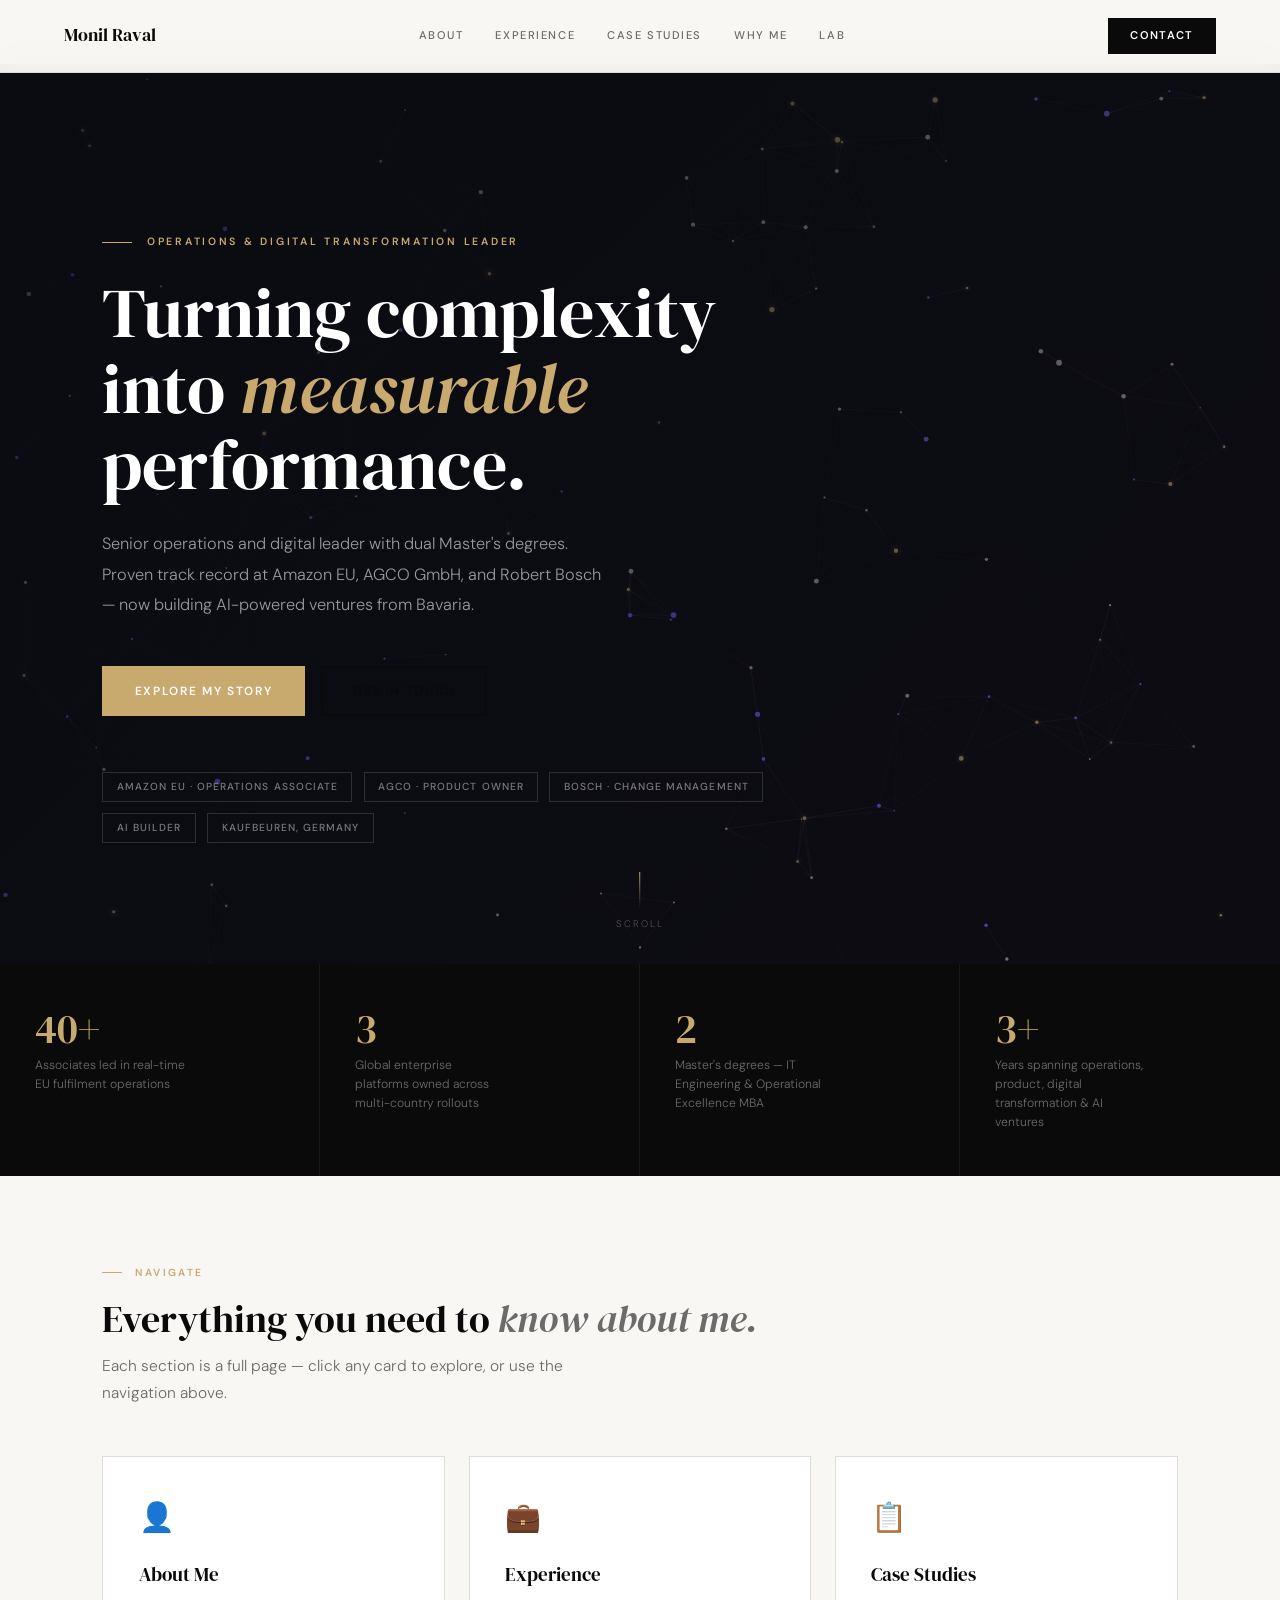
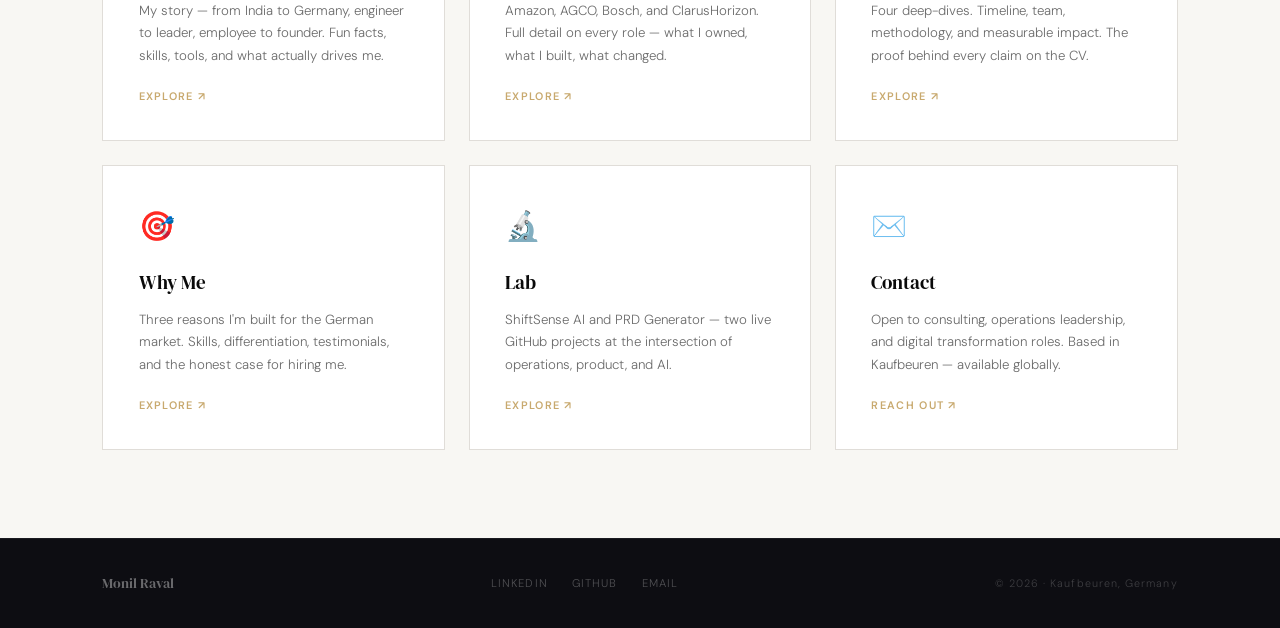
==== index.html @ acfebfb5 "Add files via upload" ====
<!DOCTYPE html>
<html lang="en">
<head>
<meta charset="UTF-8"/>
<meta name="viewport" content="width=device-width, initial-scale=1.0"/>
<title>Monil Raval | Operations & Digital Transformation Leader</title>
<link rel="preconnect" href="https://fonts.googleapis.com">
<link href="https://fonts.googleapis.com/css2?family=DM+Serif+Display:ital@0;1&family=DM+Sans:opsz,wght@9..40,300;9..40,400;9..40,500;9..40,600&display=swap" rel="stylesheet">
<style>
:root{
  --ink:#0a0a0a;--muted:#6b6b6b;--line:#e0ddd8;
  --accent:#c8a96e;--accent2:#7c6aff;
  --bg:#f8f7f3;--card:#f0efe9;--white:#fff;--dark:#0d0d12;
}
*,*::before,*::after{box-sizing:border-box;margin:0;padding:0;}
html{scroll-behavior:smooth;}
body{background:var(--bg);color:var(--ink);font-family:'DM Sans',sans-serif;font-weight:300;line-height:1.7;overflow-x:hidden;}

/* ── NAV ── */
nav{position:fixed;top:0;left:0;right:0;z-index:500;display:flex;justify-content:space-between;align-items:center;padding:1.1rem 5vw;background:rgba(248,247,243,0.96);backdrop-filter:blur(18px);border-bottom:1px solid var(--line);}
.nav-logo{font-family:'DM Serif Display',serif;font-size:1.1rem;color:var(--ink);text-decoration:none;cursor:pointer;}
.nav-links{display:flex;gap:0;list-style:none;}
.nav-links li a{font-size:0.7rem;font-weight:500;letter-spacing:0.14em;text-transform:uppercase;color:var(--muted);text-decoration:none;padding:0.4rem 1rem;transition:color 0.2s;cursor:pointer;display:block;}
.nav-links li a:hover,.nav-links li a.active{color:var(--ink);}
.nav-links li a.active{border-bottom:2px solid var(--accent);}
.nav-cta{font-size:0.7rem;font-weight:600;letter-spacing:0.12em;text-transform:uppercase;color:var(--white);background:var(--ink);padding:0.55rem 1.4rem;text-decoration:none;transition:background 0.2s;cursor:pointer;}
.nav-cta:hover{background:var(--accent);}
.nav-hamburger{display:none;flex-direction:column;gap:5px;cursor:pointer;padding:4px;}
.nav-hamburger span{display:block;width:22px;height:2px;background:var(--ink);transition:all 0.3s;}
.mobile-menu{display:none;position:fixed;top:60px;left:0;right:0;background:var(--white);border-bottom:1px solid var(--line);z-index:499;flex-direction:column;padding:1rem 5vw 1.5rem;}
.mobile-menu a{font-size:0.8rem;font-weight:500;letter-spacing:0.12em;text-transform:uppercase;color:var(--muted);text-decoration:none;padding:0.7rem 0;border-bottom:1px solid var(--line);display:block;}
.mobile-menu a:last-child{border-bottom:none;}
.mobile-menu.open{display:flex;}

/* ── PAGE SYSTEM ── */
.page{display:none;min-height:100vh;padding-top:64px;}
.page.active{display:block;}

/* ── SHARED COMPONENTS ── */
.section-tag{font-size:0.64rem;font-weight:600;letter-spacing:0.24em;text-transform:uppercase;color:var(--accent);margin-bottom:0.9rem;display:flex;align-items:center;gap:0.8rem;}
.section-tag::before{content:'';display:block;width:20px;height:1px;background:var(--accent);}
h2{font-family:'DM Serif Display',serif;font-size:clamp(1.9rem,3vw,2.8rem);font-weight:400;line-height:1.18;margin-bottom:2.5rem;}
h2 em{font-style:italic;color:var(--muted);}
h3{font-family:'DM Serif Display',serif;font-size:1.5rem;font-weight:400;margin-bottom:0.8rem;}
.pad{padding:5.5rem 8vw;}
.pad-dark{padding:5.5rem 8vw;background:var(--dark);}
.pad-card{padding:5.5rem 8vw;background:var(--card);}
.divider{height:1px;background:var(--line);}
.btn-primary{font-size:0.74rem;font-weight:600;letter-spacing:0.14em;text-transform:uppercase;color:var(--white);background:var(--accent);padding:0.82rem 1.9rem;text-decoration:none;border:2px solid var(--accent);transition:all 0.25s;display:inline-block;cursor:pointer;}
.btn-primary:hover{background:transparent;color:var(--accent);}
.btn-dark{font-size:0.74rem;font-weight:600;letter-spacing:0.14em;text-transform:uppercase;color:var(--white);background:var(--ink);padding:0.82rem 1.9rem;text-decoration:none;border:2px solid var(--ink);transition:all 0.25s;display:inline-block;cursor:pointer;}
.btn-dark:hover{background:var(--accent);border-color:var(--accent);}
.btn-ghost{font-size:0.74rem;font-weight:600;letter-spacing:0.14em;text-transform:uppercase;color:var(--ink);padding:0.82rem 1.9rem;text-decoration:none;border:2px solid var(--ink);transition:all 0.25s;display:inline-block;cursor:pointer;}
.btn-ghost:hover{background:var(--ink);color:var(--white);}
.tag{font-size:0.59rem;font-weight:600;letter-spacing:0.1em;text-transform:uppercase;padding:0.24rem 0.68rem;background:var(--card);color:var(--muted);}
.tags{display:flex;flex-wrap:wrap;gap:0.4rem;}

/* ════════════════════════════════
   PAGE: HOME
════════════════════════════════ */
.hero{position:relative;min-height:100vh;display:flex;align-items:center;overflow:hidden;background:var(--dark);padding-top:0!important;}
canvas#heroCanvas{position:absolute;inset:0;width:100%;height:100%;}
.hero-overlay{position:absolute;inset:0;background:linear-gradient(135deg,rgba(10,10,18,0.82) 0%,rgba(10,10,18,0.35) 100%);}
.hero-content{position:relative;z-index:10;padding:8rem 8vw 5rem;max-width:920px;}
.hero-tag{font-size:0.66rem;font-weight:600;letter-spacing:0.26em;text-transform:uppercase;color:var(--accent);margin-bottom:1.5rem;display:flex;align-items:center;gap:0.9rem;}
.hero-tag::before{content:'';display:block;width:30px;height:1px;background:var(--accent);}
.hero h1{font-family:'DM Serif Display',serif;font-size:clamp(2.8rem,5.5vw,5rem);line-height:1.08;font-weight:400;color:var(--white);margin-bottom:1.6rem;}
.hero h1 em{font-style:italic;color:var(--accent);}
.hero-sub{font-size:1.02rem;color:rgba(255,255,255,0.58);max-width:510px;margin-bottom:2.8rem;line-height:1.88;}
.hero-actions{display:flex;gap:1rem;flex-wrap:wrap;margin-bottom:3.5rem;}
.hero-chips{display:flex;gap:0.7rem;flex-wrap:wrap;}
.chip{font-size:0.64rem;font-weight:500;letter-spacing:0.1em;text-transform:uppercase;color:rgba(255,255,255,0.45);border:1px solid rgba(255,255,255,0.14);padding:0.32rem 0.85rem;}
.hero-scroll{position:absolute;bottom:2rem;left:50%;transform:translateX(-50%);display:flex;flex-direction:column;align-items:center;gap:0.5rem;color:rgba(255,255,255,0.28);font-size:0.6rem;letter-spacing:0.2em;text-transform:uppercase;}
.scroll-line{width:1px;height:36px;background:linear-gradient(to bottom,var(--accent),transparent);animation:sp 2s ease infinite;}
@keyframes sp{0%,100%{opacity:0.3;}50%{opacity:1;}}

/* HOME metrics bar */
.home-metrics{background:var(--ink);display:grid;grid-template-columns:repeat(4,1fr);}
.hm{padding:2.8rem 2.2rem;border-right:1px solid rgba(255,255,255,0.06);}
.hm:last-child{border-right:none;}
.hm-num{font-family:'DM Serif Display',serif;font-size:clamp(2rem,3.2vw,3rem);color:var(--accent);line-height:1;margin-bottom:0.4rem;}
.hm-desc{font-size:0.76rem;color:rgba(255,255,255,0.4);line-height:1.55;max-width:150px;}

/* HOME preview cards */
.home-previews{padding:5.5rem 8vw;background:var(--bg);}
.home-previews h2{margin-bottom:0.7rem;}
.home-previews-sub{font-size:0.97rem;color:var(--muted);max-width:500px;margin-bottom:3rem;line-height:1.8;}
.preview-grid{display:grid;grid-template-columns:repeat(3,1fr);gap:1.5rem;}
.preview-card{background:var(--white);border:1px solid var(--line);padding:2.2rem;cursor:pointer;transition:all 0.28s;position:relative;overflow:hidden;}
.preview-card::before{content:'';position:absolute;top:0;left:0;right:0;height:3px;background:linear-gradient(90deg,var(--accent),var(--accent2));transform:scaleX(0);transform-origin:left;transition:transform 0.3s;}
.preview-card:hover{transform:translateY(-4px);box-shadow:0 12px 40px rgba(0,0,0,0.08);border-color:transparent;}
.preview-card:hover::before{transform:scaleX(1);}
.pc-icon{font-size:1.8rem;margin-bottom:1rem;}
.pc-title{font-family:'DM Serif Display',serif;font-size:1.2rem;margin-bottom:0.6rem;}
.pc-desc{font-size:0.83rem;color:var(--muted);line-height:1.7;margin-bottom:1.2rem;}
.pc-link{font-size:0.68rem;font-weight:600;letter-spacing:0.12em;text-transform:uppercase;color:var(--accent);display:flex;align-items:center;gap:0.4rem;}

/* ════════════════════════════════
   PAGE: ABOUT
════════════════════════════════ */
.about-hero{background:var(--dark);padding:5.5rem 8vw 4rem;position:relative;overflow:hidden;}
.about-hero::after{content:'';position:absolute;top:-100px;right:-100px;width:500px;height:500px;border-radius:50%;background:radial-gradient(circle,rgba(200,169,110,0.12) 0%,transparent 65%);pointer-events:none;}
.about-hero-tag{font-size:0.64rem;font-weight:600;letter-spacing:0.26em;text-transform:uppercase;color:var(--accent);margin-bottom:1.2rem;display:flex;align-items:center;gap:0.8rem;}
.about-hero-tag::before{content:'';display:block;width:22px;height:1px;background:var(--accent);}
.about-hero h1{font-family:'DM Serif Display',serif;font-size:clamp(2.4rem,4.5vw,4rem);color:var(--white);font-weight:400;line-height:1.1;margin-bottom:1.5rem;}
.about-hero h1 em{color:var(--accent);font-style:italic;}
.about-hero-sub{font-size:1rem;color:rgba(255,255,255,0.55);max-width:560px;line-height:1.88;}
.about-story{display:grid;grid-template-columns:1fr 1fr;gap:5rem;align-items:start;}
.about-story-text p{font-size:0.97rem;color:var(--muted);line-height:1.92;margin-bottom:1.2rem;}
.big-quote{font-family:'DM Serif Display',serif;font-size:1.55rem;line-height:1.4;color:var(--ink);border-left:3px solid var(--accent);padding-left:1.5rem;margin:2rem 0;}
.about-aside-block{background:var(--white);padding:1.7rem 1.6rem;border-left:3px solid var(--accent);margin-bottom:1rem;}
.aab-label{font-size:0.62rem;font-weight:600;letter-spacing:0.18em;text-transform:uppercase;color:var(--accent);margin-bottom:0.45rem;}
.aab-text{font-size:0.87rem;color:var(--muted);line-height:1.65;}
.fun-facts-grid{display:grid;grid-template-columns:1fr 1fr;gap:1rem;margin-top:1.5rem;}
.ff{background:var(--white);padding:1.6rem 1.5rem;}
.ff-icon{font-size:1.4rem;margin-bottom:0.65rem;}
.ff-title{font-size:0.67rem;font-weight:600;letter-spacing:0.14em;text-transform:uppercase;color:var(--accent);margin-bottom:0.35rem;}
.ff-text{font-size:0.83rem;color:var(--muted);line-height:1.7;}
.ff-wide{grid-column:span 2;}
.skills-section{display:grid;grid-template-columns:repeat(3,1fr);gap:1px;background:var(--line);}
.skill-block{background:var(--white);padding:2.2rem 2rem;}
.sb-title{font-size:0.66rem;font-weight:600;letter-spacing:0.18em;text-transform:uppercase;color:var(--accent);margin-bottom:1rem;}
.sb-items{display:flex;flex-direction:column;gap:0.5rem;}
.sb-item{font-size:0.85rem;color:var(--muted);display:flex;align-items:center;gap:0.5rem;}
.sb-item::before{content:'▸';color:var(--accent);font-size:0.6rem;flex-shrink:0;}
.certs-grid{display:grid;grid-template-columns:repeat(2,1fr);gap:1.5rem;}
.cert-card{background:var(--white);padding:1.8rem;border:1px solid var(--line);border-left:3px solid var(--accent);}
.cert-name{font-family:'DM Serif Display',serif;font-size:1.05rem;margin-bottom:0.35rem;}
.cert-issuer{font-size:0.76rem;color:var(--accent);margin-bottom:0.2rem;}
.cert-date{font-size:0.72rem;color:var(--muted);}

/* ════════════════════════════════
   PAGE: EXPERIENCE
════════════════════════════════ */
.exp-hero{background:var(--dark);padding:5.5rem 8vw 4rem;}
.exp-hero h1{font-family:'DM Serif Display',serif;font-size:clamp(2.4rem,4.5vw,4rem);color:var(--white);font-weight:400;line-height:1.1;margin-bottom:1.4rem;}
.exp-hero h1 em{color:var(--accent);font-style:italic;}
.exp-hero-sub{font-size:1rem;color:rgba(255,255,255,0.52);max-width:540px;line-height:1.88;}
.exp-timeline{position:relative;padding-left:2px;}
.exp-item{display:grid;grid-template-columns:280px 1fr;gap:3rem;padding:3.5rem 0;border-bottom:1px solid var(--line);}
.exp-item:first-child{border-top:1px solid var(--line);}
.exp-meta{}
.exp-co{font-size:0.67rem;font-weight:600;letter-spacing:0.16em;text-transform:uppercase;color:var(--accent);margin-bottom:0.35rem;}
.exp-date{font-size:0.78rem;color:var(--muted);margin-bottom:0.5rem;}
.exp-loc{font-size:0.75rem;color:var(--muted);display:flex;align-items:center;gap:0.35rem;}
.exp-loc::before{content:'📍';font-size:0.65rem;}
.exp-role{font-family:'DM Serif Display',serif;font-size:1.55rem;margin-bottom:1rem;}
.exp-body p{font-size:0.88rem;color:var(--muted);line-height:1.82;margin-bottom:1rem;}
.exp-highlights{display:flex;flex-direction:column;gap:0.55rem;margin-bottom:1.2rem;}
.exp-hi{font-size:0.85rem;color:var(--ink);display:flex;align-items:flex-start;gap:0.7rem;line-height:1.65;}
.exp-hi::before{content:'→';color:var(--accent);font-size:0.72rem;margin-top:0.22rem;flex-shrink:0;}

/* ════════════════════════════════
   PAGE: CASE STUDIES
════════════════════════════════ */
.cs-hero{background:var(--dark);padding:5.5rem 8vw 4rem;}
.cs-hero h1{font-family:'DM Serif Display',serif;font-size:clamp(2.4rem,4.5vw,4rem);color:var(--white);font-weight:400;line-height:1.1;margin-bottom:1.4rem;}
.cs-hero h1 em{color:var(--accent);font-style:italic;}
.cs-hero-sub{font-size:1rem;color:rgba(255,255,255,0.52);max-width:560px;line-height:1.88;}
.cs-list{display:flex;flex-direction:column;gap:0;}
.cs-full{padding:4rem 8vw;border-bottom:1px solid var(--line);}
.cs-full:nth-child(even){background:var(--card);}
.cs-full-inner{display:grid;grid-template-columns:1fr 1fr;gap:4rem;align-items:start;}
.cs-num{font-family:'DM Serif Display',serif;font-size:4rem;color:var(--line);line-height:1;margin-bottom:0.5rem;}
.cs-company{font-size:0.64rem;font-weight:600;letter-spacing:0.18em;text-transform:uppercase;color:var(--accent);margin-bottom:0.5rem;}
.cs-title-full{font-family:'DM Serif Display',serif;font-size:1.8rem;line-height:1.2;margin-bottom:1rem;}
.cs-summary{font-size:0.9rem;color:var(--muted);line-height:1.85;margin-bottom:1.5rem;}
.cs-meta-bar{display:flex;gap:1.8rem;flex-wrap:wrap;padding:1.2rem 0;border-top:1px solid var(--line);border-bottom:1px solid var(--line);margin-bottom:1.5rem;}
.cs-meta-item{}
.cs-meta-label{font-size:0.6rem;font-weight:600;letter-spacing:0.18em;text-transform:uppercase;color:var(--accent);margin-bottom:0.2rem;}
.cs-meta-val{font-size:0.83rem;color:var(--ink);font-weight:500;}
.cs-right-head{font-size:0.63rem;font-weight:600;letter-spacing:0.18em;text-transform:uppercase;color:var(--muted);margin-bottom:1rem;margin-top:1.5rem;}
.cs-right-head:first-child{margin-top:0;}
.cs-steps-full{display:flex;flex-direction:column;gap:1rem;margin-bottom:0.5rem;}
.cs-step-full{display:flex;gap:1rem;align-items:flex-start;}
.cs-step-n{font-family:'DM Serif Display',serif;font-size:1.1rem;color:var(--accent);min-width:26px;line-height:1.5;}
.cs-step-t{font-size:0.87rem;color:var(--muted);line-height:1.75;}
.cs-impacts-full{display:grid;grid-template-columns:1fr 1fr;gap:1rem;}
.cs-impact-full{background:var(--dark);padding:1.2rem 1.3rem;border-top:2px solid var(--accent);}
.cs-impact-full.light{background:var(--white);border:1px solid var(--line);border-top:2px solid var(--accent);}
.ci-num{font-family:'DM Serif Display',serif;font-size:1.6rem;color:var(--accent);line-height:1;margin-bottom:0.3rem;}
.ci-text{font-size:0.73rem;color:rgba(255,255,255,0.42);line-height:1.5;}
.ci-text.dark{color:var(--muted);}

/* ════════════════════════════════
   PAGE: WHY ME
════════════════════════════════ */
.wm-hero{background:var(--dark);padding:5.5rem 8vw 4rem;position:relative;overflow:hidden;}
.wm-hero::after{content:'';position:absolute;bottom:-150px;left:-150px;width:500px;height:500px;border-radius:50%;background:radial-gradient(circle,rgba(124,106,255,0.1) 0%,transparent 65%);pointer-events:none;}
.wm-hero h1{font-family:'DM Serif Display',serif;font-size:clamp(2.4rem,4.5vw,4rem);color:var(--white);font-weight:400;line-height:1.1;margin-bottom:1.4rem;}
.wm-hero h1 em{color:var(--accent);font-style:italic;}
.wm-hero-sub{font-size:1rem;color:rgba(255,255,255,0.52);max-width:560px;line-height:1.88;}
.wm-cards{display:grid;grid-template-columns:repeat(3,1fr);gap:1px;background:var(--line);}
.wm-card{background:var(--white);padding:2.8rem 2.4rem;}
.wm-num{font-family:'DM Serif Display',serif;font-size:2.4rem;color:var(--accent);line-height:1;margin-bottom:1rem;}
.wm-title{font-family:'DM Serif Display',serif;font-size:1.2rem;margin-bottom:0.9rem;}
.wm-body{font-size:0.85rem;color:var(--muted);line-height:1.8;margin-bottom:1.3rem;}
.wm-list{display:flex;flex-direction:column;gap:0.5rem;}
.wm-item{font-size:0.8rem;color:var(--ink);display:flex;align-items:flex-start;gap:0.55rem;}
.wm-item::before{content:'→';color:var(--accent);font-size:0.7rem;margin-top:0.18rem;flex-shrink:0;}
.wm-diff{display:grid;grid-template-columns:1fr 1fr;gap:3rem;align-items:center;}
.wm-diff-text h3{margin-bottom:1rem;}
.wm-diff-text p{font-size:0.93rem;color:var(--muted);line-height:1.85;margin-bottom:1rem;}
.wm-diff-vis{display:flex;flex-direction:column;gap:1rem;}
.wm-bar-row{}
.wm-bar-label{font-size:0.7rem;font-weight:600;letter-spacing:0.1em;text-transform:uppercase;color:var(--muted);margin-bottom:0.4rem;display:flex;justify-content:space-between;}
.wm-bar-track{height:8px;background:var(--line);border-radius:0;}
.wm-bar-fill{height:8px;background:linear-gradient(90deg,var(--accent),var(--accent2));border-radius:0;}
.testi-grid{display:grid;grid-template-columns:repeat(3,1fr);gap:1.5rem;}
.testi{background:var(--white);padding:2.1rem;border-top:3px solid var(--accent);}
.testi-q{font-family:'DM Serif Display',serif;font-size:0.97rem;font-style:italic;color:var(--ink);line-height:1.75;margin-bottom:1.3rem;}
.testi-author{font-size:0.68rem;font-weight:600;letter-spacing:0.12em;text-transform:uppercase;color:var(--accent);margin-bottom:0.2rem;}
.testi-role{font-size:0.75rem;color:var(--muted);}
.testi-note{font-size:0.63rem;color:rgba(200,169,110,0.5);margin-top:0.6rem;font-style:italic;}

/* ════════════════════════════════
   PAGE: LAB
════════════════════════════════ */
.lab-hero{background:var(--dark);padding:5.5rem 8vw 4rem;position:relative;overflow:hidden;}
.lab-hero::after{content:'';position:absolute;top:-80px;right:-80px;width:400px;height:400px;border-radius:50%;background:radial-gradient(circle,rgba(124,106,255,0.15) 0%,transparent 65%);pointer-events:none;}
.lab-hero h1{font-family:'DM Serif Display',serif;font-size:clamp(2.4rem,4.5vw,4rem);color:var(--white);font-weight:400;line-height:1.1;margin-bottom:1.4rem;}
.lab-hero h1 em{color:var(--accent);font-style:italic;}
.lab-hero-sub{font-size:1rem;color:rgba(255,255,255,0.52);max-width:560px;line-height:1.88;}
.lab-grid{display:grid;grid-template-columns:1fr 1fr;gap:2.5rem;}
.lab-card{background:var(--white);border:1px solid var(--line);padding:2.6rem;position:relative;overflow:hidden;transition:all 0.3s;}
.lab-card::before{content:'';position:absolute;top:0;left:0;right:0;height:4px;background:linear-gradient(90deg,var(--accent),var(--accent2));}
.lab-card:hover{border-color:var(--accent);box-shadow:0 16px 48px rgba(0,0,0,0.1);transform:translateY(-5px);}
.lab-card-top{display:flex;justify-content:space-between;align-items:flex-start;margin-bottom:1.1rem;}
.lab-type{font-size:0.59rem;font-weight:600;letter-spacing:0.16em;text-transform:uppercase;color:var(--accent);background:rgba(200,169,110,0.1);padding:0.22rem 0.6rem;}
.lab-gh{font-size:0.7rem;font-weight:500;color:var(--muted);text-decoration:none;display:flex;align-items:center;gap:0.35rem;transition:color 0.2s;}
.lab-gh:hover{color:var(--ink);}
.lab-title{font-family:'DM Serif Display',serif;font-size:1.65rem;line-height:1.18;margin-bottom:0.85rem;}
.lab-desc{font-size:0.88rem;color:var(--muted);line-height:1.8;margin-bottom:1.4rem;}
.lab-stack{display:flex;flex-wrap:wrap;gap:0.45rem;margin-bottom:1.4rem;}
.lab-stag{font-size:0.59rem;font-weight:600;letter-spacing:0.1em;text-transform:uppercase;padding:0.22rem 0.65rem;background:var(--card);color:var(--muted);}
.lab-why{font-size:0.82rem;color:var(--ink);font-weight:500;border-top:1px solid var(--line);padding-top:1.1rem;line-height:1.68;margin-bottom:1.2rem;}
.lab-why span{color:var(--accent);font-weight:600;}
.lab-btn{display:inline-flex;align-items:center;gap:0.45rem;font-size:0.7rem;font-weight:600;letter-spacing:0.1em;text-transform:uppercase;color:var(--ink);text-decoration:none;border-bottom:1px solid var(--ink);padding-bottom:0.1rem;transition:color 0.2s,border-color 0.2s;}
.lab-btn:hover{color:var(--accent);border-color:var(--accent);}
.lab-coming{background:var(--card);border:1px dashed var(--line);padding:2.6rem;display:flex;flex-direction:column;align-items:center;justify-content:center;text-align:center;min-height:200px;}
.lab-coming-icon{font-size:2rem;margin-bottom:1rem;}
.lab-coming-text{font-size:0.85rem;color:var(--muted);line-height:1.7;}
.lab-philosophy{display:grid;grid-template-columns:1fr 1fr;gap:4rem;align-items:center;}
.lab-phil-text p{font-size:0.95rem;color:var(--muted);line-height:1.88;margin-bottom:1rem;}
.lab-phil-stats{display:grid;grid-template-columns:1fr 1fr;gap:1.5rem;}
.lab-stat{padding:2rem;background:var(--white);border-top:2px solid var(--accent);}
.lab-stat-num{font-family:'DM Serif Display',serif;font-size:2rem;color:var(--accent);line-height:1;margin-bottom:0.4rem;}
.lab-stat-text{font-size:0.78rem;color:var(--muted);line-height:1.5;}

/* ════════════════════════════════
   PAGE: CONTACT (embedded in nav)
════════════════════════════════ */

/* ── FOOTER ── */
.site-footer{background:var(--dark);padding:2rem 8vw;display:flex;justify-content:space-between;align-items:center;border-top:1px solid rgba(255,255,255,0.06);}
.footer-name{font-family:'DM Serif Display',serif;font-size:0.9rem;color:rgba(255,255,255,0.38);}
.footer-links{display:flex;gap:1.5rem;}
.footer-links a{font-size:0.7rem;color:rgba(255,255,255,0.28);text-decoration:none;letter-spacing:0.1em;text-transform:uppercase;transition:color 0.2s;}
.footer-links a:hover{color:var(--accent);}
.footer-copy{font-size:0.67rem;color:rgba(255,255,255,0.2);letter-spacing:0.1em;}

/* ── RESPONSIVE ── */
@media(max-width:960px){
  .nav-links{display:none;}
  .nav-hamburger{display:flex;}
  .home-metrics{grid-template-columns:repeat(2,1fr);}
  .hm{border-right:none;border-bottom:1px solid rgba(255,255,255,0.06);padding:1.8rem 1.5rem;}
  .hm:nth-child(odd){border-right:1px solid rgba(255,255,255,0.06);}
  .hm:nth-child(3),.hm:nth-child(4){border-bottom:none;}
  .preview-grid{grid-template-columns:1fr;}
  .pad,.pad-dark,.pad-card{padding:3.5rem 6vw;}
  .about-story{grid-template-columns:1fr;gap:2.5rem;}
  .fun-facts-grid{grid-template-columns:1fr;}
  .ff-wide{grid-column:span 1;}
  .skills-section{grid-template-columns:1fr;}
  .certs-grid{grid-template-columns:1fr;}
  .exp-item{grid-template-columns:1fr;gap:0.5rem;}
  .cs-full-inner{grid-template-columns:1fr;gap:2rem;}
  .cs-impacts-full{grid-template-columns:1fr 1fr;}
  .wm-cards{grid-template-columns:1fr;}
  .wm-diff{grid-template-columns:1fr;gap:2rem;}
  .testi-grid{grid-template-columns:1fr;}
  .lab-grid{grid-template-columns:1fr;}
  .lab-philosophy{grid-template-columns:1fr;gap:2.5rem;}
  .lab-phil-stats{grid-template-columns:1fr 1fr;}
  .hero-content{padding:6rem 6vw 4rem;}
  .hero h1{font-size:2.5rem;}
  h2{font-size:1.8rem;}
  .site-footer{flex-direction:column;gap:1rem;text-align:center;}
  .footer-links{flex-wrap:wrap;justify-content:center;}
}
</style>
</head>
<body>

<!-- ══════════ NAV ══════════ -->
<nav>
  <a class="nav-logo" onclick="showPage('home')">Monil Raval</a>
  <ul class="nav-links">
    <li><a onclick="showPage('about')" id="nav-about">About</a></li>
    <li><a onclick="showPage('experience')" id="nav-experience">Experience</a></li>
    <li><a onclick="showPage('casestudies')" id="nav-casestudies">Case Studies</a></li>
    <li><a onclick="showPage('whyme')" id="nav-whyme">Why Me</a></li>
    <li><a onclick="showPage('lab')" id="nav-lab">Lab</a></li>
  </ul>
  <a class="nav-cta" href="mailto:monilraval@gmail.com">Contact</a>
  <div class="nav-hamburger" onclick="toggleMenu()" id="hamburger">
    <span></span><span></span><span></span>
  </div>
</nav>
<div class="mobile-menu" id="mobileMenu">
  <a onclick="showPage('home');toggleMenu()">Home</a>
  <a onclick="showPage('about');toggleMenu()">About</a>
  <a onclick="showPage('experience');toggleMenu()">Experience</a>
  <a onclick="showPage('casestudies');toggleMenu()">Case Studies</a>
  <a onclick="showPage('whyme');toggleMenu()">Why Me</a>
  <a onclick="showPage('lab');toggleMenu()">Lab</a>
  <a href="mailto:monilraval@gmail.com">Contact</a>
</div>

<!-- ══════════════════════════════════
     PAGE: HOME
══════════════════════════════════ -->
<div class="page active" id="page-home">
  <section class="hero">
    <canvas id="heroCanvas"></canvas>
    <div class="hero-overlay"></div>
    <div class="hero-content">
      <div class="hero-tag">Operations & Digital Transformation Leader</div>
      <h1>Turning complexity<br>into <em>measurable</em> performance.</h1>
      <p class="hero-sub">Senior operations and digital leader with dual Master's degrees. Proven track record at Amazon EU, AGCO GmbH, and Robert Bosch — now building AI-powered ventures from Bavaria.</p>
      <div class="hero-actions">
        <a class="btn-primary" onclick="showPage('about')">Explore My Story</a>
        <a class="btn-ghost" href="mailto:monilraval@gmail.com">Get In Touch</a>
      </div>
      <div class="hero-chips">
        <span class="chip">Amazon EU · Operations Associate</span>
        <span class="chip">AGCO · Product Owner</span>
        <span class="chip">Bosch · Change Management</span>
        <span class="chip">AI Builder</span>
        <span class="chip">Kaufbeuren, Germany</span>
      </div>
    </div>
    <div class="hero-scroll"><div class="scroll-line"></div><span>Scroll</span></div>
  </section>

  <div class="home-metrics">
    <div class="hm"><div class="hm-num">40+</div><div class="hm-desc">Associates led in real-time EU fulfilment operations</div></div>
    <div class="hm"><div class="hm-num">3</div><div class="hm-desc">Global enterprise platforms owned across multi-country rollouts</div></div>
    <div class="hm"><div class="hm-num">2</div><div class="hm-desc">Master's degrees — IT Engineering & Operational Excellence MBA</div></div>
    <div class="hm"><div class="hm-num">3+</div><div class="hm-desc">Years spanning operations, product, digital transformation & AI ventures</div></div>
  </div>

  <div class="home-previews">
    <div class="section-tag">Navigate</div>
    <h2>Everything you need to <em>know about me.</em></h2>
    <p class="home-previews-sub">Each section is a full page — click any card to explore, or use the navigation above.</p>
    <div class="preview-grid">
      <div class="preview-card" onclick="showPage('about')">
        <div class="pc-icon">👤</div>
        <div class="pc-title">About Me</div>
        <p class="pc-desc">My story — from India to Germany, engineer to leader, employee to founder. Fun facts, skills, tools, and what actually drives me.</p>
        <div class="pc-link">Explore ↗</div>
      </div>
      <div class="preview-card" onclick="showPage('experience')">
        <div class="pc-icon">💼</div>
        <div class="pc-title">Experience</div>
        <p class="pc-desc">Amazon, AGCO, Bosch, and ClarusHorizon. Full detail on every role — what I owned, what I built, what changed.</p>
        <div class="pc-link">Explore ↗</div>
      </div>
      <div class="preview-card" onclick="showPage('casestudies')">
        <div class="pc-icon">📋</div>
        <div class="pc-title">Case Studies</div>
        <p class="pc-desc">Four deep-dives. Timeline, team, methodology, and measurable impact. The proof behind every claim on the CV.</p>
        <div class="pc-link">Explore ↗</div>
      </div>
      <div class="preview-card" onclick="showPage('whyme')">
        <div class="pc-icon">🎯</div>
        <div class="pc-title">Why Me</div>
        <p class="pc-desc">Three reasons I'm built for the German market. Skills, differentiation, testimonials, and the honest case for hiring me.</p>
        <div class="pc-link">Explore ↗</div>
      </div>
      <div class="preview-card" onclick="showPage('lab')">
        <div class="pc-icon">🔬</div>
        <div class="pc-title">Lab</div>
        <p class="pc-desc">ShiftSense AI and PRD Generator — two live GitHub projects at the intersection of operations, product, and AI.</p>
        <div class="pc-link">Explore ↗</div>
      </div>
      <div class="preview-card" onclick="window.location.href='mailto:monilraval@gmail.com'">
        <div class="pc-icon">✉️</div>
        <div class="pc-title">Contact</div>
        <p class="pc-desc">Open to consulting, operations leadership, and digital transformation roles. Based in Kaufbeuren — available globally.</p>
        <div class="pc-link">Reach Out ↗</div>
      </div>
    </div>
  </div>

  <footer class="site-footer">
    <div class="footer-name">Monil Raval</div>
    <div class="footer-links">
      <a href="https://www.linkedin.com/in/monilraval" target="_blank">LinkedIn</a>
      <a href="https://github.com/monilraval" target="_blank">GitHub</a>
      <a href="mailto:monilraval@gmail.com">Email</a>
    </div>
    <div class="footer-copy">© 2026 · Kaufbeuren, Germany</div>
  </footer>
</div>

<!-- ══════════════════════════════════
     PAGE: ABOUT
══════════════════════════════════ -->
<div class="page" id="page-about">
  <div class="about-hero">
    <div class="about-hero-tag">About Me</div>
    <h1>More than <em>a résumé.</em></h1>
    <p class="about-hero-sub">The story behind the CV — who I am, what drives me, and why I chose to build my career in Germany from the ground up.</p>
  </div>

  <div class="pad">
    <div class="about-story">
      <div class="about-story-text">
        <div class="section-tag">My Story</div>
        <h2>From India to <em>Bavaria.</em></h2>
        <div class="big-quote">"I left everything familiar to build something real."</div>
        <p>I grew up in Rajkot, India, with an engineering mindset. always curious, always asking why things work the way they do, and whether they could work better. After completing my BSc and then my MSc in Information Technology, I had a choice: stay comfortable, or go somewhere the problems are harder and the stakes are higher.</p>
        <p>I chose Germany. Not for a job that was handed to me, for a fundamentally different way of building a career. A culture that values Präzision, Gründlichkeit, and long-term thinking. I arrived speaking limited German, knowing almost nobody, and with a clear hypothesis: that someone with technical depth, operational instincts, and a genuine hunger to deliver could build something meaningful here.</p>
        <p>That hypothesis has been validated three times over. At Bosch, I learned what enterprise change management looks like at scale. At AGCO, I learned what it means to own a product that affects multiple countries and thousands of users. At Amazon, I learned what real operational pressure looks like — and how to lead people through it without losing the thread of performance.</p>
        <p>In parallel, I'm building. ClarusHorizon.com is my live experiment in what happens when you apply product methodology and AI tooling to a problem you're willing to iterate on for years. ShiftSense AI is my answer to a problem I see every shift on the Amazon floor. I'm not waiting for someone to give me the interesting problems — I'm creating them.</p>
      </div>
      <div>
        <div class="section-tag">Quick Facts</div>
        <div class="about-aside-block"><div class="aab-label">Current Location</div><div class="aab-text">Kaufbeuren, Bavaria, Germany · Open to relocation & remote</div></div>
        <div class="about-aside-block"><div class="aab-label">Languages</div><div class="aab-text">English (Fluent) · German (B1, actively advancing) · Gujarati (Native) · Hindi</div></div>
        <div class="about-aside-block"><div class="aab-label">Education</div><div class="aab-text">MBA & Engineering — Hof University (2024) · MSc IT — GLS University (2019) · BCA — VNSGU (2012)</div></div>
        <div class="about-aside-block"><div class="aab-label">Work Status</div><div class="aab-text">Currently employed at Amazon EU · Open to strategic consulting & leadership opportunities</div></div>
        <div class="about-aside-block"><div class="aab-label">Phone</div><div class="aab-text">+49 176 471 76978</div></div>
        <div class="about-aside-block"><div class="aab-label">Email</div><div class="aab-text">monilraval@gmail.com</div></div>
      </div>
    </div>
  </div>

  <div class="pad-card">
    <div class="section-tag">Fun Facts & What Drives Me</div>
    <h2>The person <em>behind the work.</em></h2>
    <div class="fun-facts-grid">
      <div class="ff"><div class="ff-icon">✈️</div><div class="ff-title">Moved Countries for Growth</div><div class="ff-text">Relocated from India to Germany by deliberate choice. Learned a new language, a new professional culture, and a new set of rules for what "good work" looks like. Currently at B1 German, targeting B2 by end of 2027.</div></div>
      <div class="ff"><div class="ff-icon">🤖</div><div class="ff-title">AI-Obsessed Builder</div><div class="ff-text">Not just a reader of AI trend reports. I build with the tools. ClarusHorizon.com uses AI-assisted content workflows. ShiftSense AI applies machine learning to a real operational problem I face every shift. Real experiments, real data.</div></div>
      <div class="ff"><div class="ff-icon">⚙️</div><div class="ff-title">Engineer Turned Leader</div><div class="ff-text">Started my career in IT with code and systems thinking. Discovered that the highest-leverage skill isn't writing better algorithms — it's building better teams and processes that outlast any individual contribution.</div></div>
      <div class="ff"><div class="ff-icon">📊</div><div class="ff-title">Data Before Gut</div><div class="ff-text">Every initiative I run starts with: "What does the data say?" The discipline to override intuition with evidence — and then act decisively once the evidence is clear.  is something I've practiced across operations, product, and ventures.</div></div>
      <div class="ff ff-wide"><div class="ff-icon">🌍</div><div class="ff-title">Global by Design</div><div class="ff-text">I've worked inside Indian, German, and pan-European business cultures simultaneously — managing stakeholders from Stuttgart boardrooms, Bavarian factory floors, and international vendor teams. I understand how decisions travel differently across organisations and how to make things move in each context.</div></div>
    </div>
  </div>

  <div class="pad">
    <div class="section-tag">Skills & Tools</div>
    <h2>What I bring <em>to the table.</em></h2>
    <div class="skills-section">
      <div class="skill-block">
        <div class="sb-title">Operations & Process</div>
        <div class="sb-items">
          <div class="sb-item">Lean Manufacturing & Six Sigma</div>
          <div class="sb-item">KPI Design & Performance Management</div>
          <div class="sb-item">Real-Time Bottleneck Analysis</div>
          <div class="sb-item">Shift Planning & Workforce Optimisation</div>
          <div class="sb-item">Safety & Quality Management Systems</div>
          <div class="sb-item">Continuous Improvement (Kaizen)</div>
        </div>
      </div>
      <div class="skill-block">
        <div class="sb-title">Digital & Product</div>
        <div class="sb-items">
          <div class="sb-item">Agile / Scrum / Kanban</div>
          <div class="sb-item">Product Backlog & Roadmap Ownership</div>
          <div class="sb-item">User Story Writing & Epics</div>
          <div class="sb-item">SaaS Platform Management</div>
          <div class="sb-item">E-Commerce & PIM Systems</div>
          <div class="sb-item">Change Management & Governance</div>
        </div>
      </div>
      <div class="skill-block">
        <div class="sb-title">Analytics & AI</div>
        <div class="sb-items">
          <div class="sb-item">Power BI & Excel (Advanced)</div>
          <div class="sb-item">KPI Dashboards & Data Storytelling</div>
          <div class="sb-item">AI Workflow Design & Automation</div>
          <div class="sb-item">Python (Data & ML — Applied)</div>
          <div class="sb-item">API Integrations & Automation</div>
          <div class="sb-item">Hypothesis-Driven Analysis</div>
        </div>
      </div>
      <div class="skill-block">
        <div class="sb-title">Tools & Platforms</div>
        <div class="sb-items">
          <div class="sb-item">Jira & Confluence</div>
          <div class="sb-item">SAP / PIM Enterprise Systems</div>
          <div class="sb-item">Microsoft Office Suite (Expert)</div>
          <div class="sb-item">GitHub & Version Control</div>
          <div class="sb-item">AI Tools (Claude, GPT, Cursor)</div>
          <div class="sb-item">Google Analytics & Tag Manager</div>
        </div>
      </div>
      <div class="skill-block">
        <div class="sb-title">Leadership</div>
        <div class="sb-items">
          <div class="sb-item">Cross-Functional Team Leadership</div>
          <div class="sb-item">Stakeholder Management (C-Suite)</div>
          <div class="sb-item">Vendor & Partner Coordination</div>
          <div class="sb-item">Coaching & Performance Development</div>
          <div class="sb-item">Cross-Cultural Communication</div>
          <div class="sb-item">Decision-Making Under Ambiguity</div>
        </div>
      </div>
      <div class="skill-block">
        <div class="sb-title">Frameworks</div>
        <div class="sb-items">
          <div class="sb-item">OKRs & Strategic Planning</div>
          <div class="sb-item">Design Thinking</div>
          <div class="sb-item">PDCA Improvement Cycles</div>
          <div class="sb-item">MoSCoW Prioritisation</div>
          <div class="sb-item">Business Case Development</div>
          <div class="sb-item">Risk Assessment & Mitigation</div>
        </div>
      </div>
    </div>
  </div>

  <div class="pad-card">
    <div class="section-tag">Education & Certifications</div>
    <h2>The foundation of <em>rigorous thinking.</em></h2>
    <div class="certs-grid" style="margin-bottom:3rem;">
      <div class="cert-card">
        <div class="cert-name">MBA & Engineering — IT & Operational Excellence</div>
        <div class="cert-issuer">Hof University of Applied Sciences</div>
        <div class="cert-date">Hof, Germany · 2024 · Dual Degree (Engineering + MBA)</div>
      </div>
      <div class="cert-card">
        <div class="cert-name">MSc in Information Technology</div>
        <div class="cert-issuer">GLS University</div>
        <div class="cert-date">Ahmedabad, India · 2019</div>
      </div>
      <div class="cert-card">
        <div class="cert-name">BCA — Computer Applications</div>
        <div class="cert-issuer">Veer Narmad South Gujarat University</div>
        <div class="cert-date">Surat, India · 2012</div>
      </div>
    </div>
    <div class="section-tag">Relevant Certifications & Training</div>
    <div class="certs-grid">
      <div class="cert-card">
        <div class="cert-name">Agile & Scrum Product Ownership</div>
        <div class="cert-issuer">Professional Development Training</div>
        <div class="cert-date">Applied at AGCO GmbH · 2023–2024</div>
      </div>
      <div class="cert-card">
        <div class="cert-name">Lean Six Sigma Foundations</div>
        <div class="cert-issuer">Process Excellence Training</div>
        <div class="cert-date">Applied at Amazon EU · 2024–Present</div>
      </div>
      <div class="cert-card">
        <div class="cert-name">Change Management Fundamentals</div>
        <div class="cert-issuer">Enterprise Change Enablement</div>
        <div class="cert-date">Applied at Robert Bosch GmbH · 2022–2023</div>
      </div>
      <div class="cert-card">
        <div class="cert-name">AI & Machine Learning for Operations</div>
        <div class="cert-issuer">Self-directed + Applied Learning</div>
        <div class="cert-date">Ongoing · ShiftSense AI Project</div>
      </div>
    </div>
  </div>

  <footer class="site-footer">
    <div class="footer-name">Monil Raval</div>
    <div class="footer-links">
      <a href="https://www.linkedin.com/in/monilraval" target="_blank">LinkedIn</a>
      <a href="https://github.com/monilraval" target="_blank">GitHub</a>
      <a href="mailto:monilraval@gmail.com">Email</a>
    </div>
    <div class="footer-copy">© 2026 · Kaufbeuren, Germany</div>
  </footer>
</div>

<!-- ══════════════════════════════════
     PAGE: EXPERIENCE
══════════════════════════════════ -->
<div class="page" id="page-experience">
  <div class="exp-hero">
    <div class="section-tag" style="color:var(--accent);">Work Experience</div>
    <h1>A career built on <em>execution at scale.</em></h1>
    <p class="exp-hero-sub">Four roles across Amazon, AGCO, Bosch, and my own venture. Each one added a dimension in operations depth, product ownership, change leadership, and entrepreneurial rigour.</p>
  </div>

  <div class="pad">
    <div class="exp-item">
      <div class="exp-meta">
        <div class="exp-co">Amazon</div>
        <div class="exp-date">Dec 2024 – Present</div>
        <div class="exp-loc">Graben, Bavaria, DE</div>
      </div>
      <div>
        <div class="exp-role">Operations Associate — Amazon EU</div>
        <div class="exp-body">
          <p>Leads teams of 20–40 associates across one of Europe's most demanding fulfilment environments. Owns throughput, quality, and safety KPIs across every shift — identifying bottleneck patterns in real time and deploying corrective systems before they compound into larger failures.</p>
          <p>Operates at the precise intersection of people leadership and data-driven process management. The work requires holding both simultaneously: coaching a team lead on decision-making at 6am, reviewing KPI trend data at 8am, and presenting corrective action plans to senior operations management by noon — all while the floor is still running.</p>
        </div>
        <div class="exp-highlights">
          <div class="exp-hi">Led and coached 20–40 associates in a high-pressure, real-time EU fulfilment operation maintaining top-tier throughput and safety KPIs</div>
          <div class="exp-hi">Identified 3 recurring bottleneck patterns through structured data analysis and resolved each within a 60-day corrective action cycle</div>
          <div class="exp-hi">Implemented a structured daily stand-up cadence with direct feedback loops — shifting team culture from reactive firefighting to proactive problem-solving</div>
          <div class="exp-hi">Deployed corrective action frameworks with named ownership and 48-hour review cycles, removing ambiguity about accountability across every process layer</div>
          <div class="exp-hi">Maintained zero safety incidents under direct supervision through rigorous pre-shift briefings and real-time hazard identification protocols</div>
          <div class="exp-hi">Coached team leads on anticipatory decision-making — equipping them to act on early signals rather than waiting for escalation triggers</div>
        </div>
        <div class="tags">
          <span class="tag">Operations Excellence</span><span class="tag">KPI Management</span><span class="tag">Team Leadership</span><span class="tag">Lean Problem-Solving</span><span class="tag">Safety Systems</span><span class="tag">Data Analysis</span>
        </div>
      </div>
    </div>

    <div class="exp-item">
      <div class="exp-meta">
        <div class="exp-co">AGCO GmbH</div>
        <div class="exp-date">2023 – 2024</div>
        <div class="exp-loc">Marktoberdorf, Bavaria, DE</div>
      </div>
      <div>
        <div class="exp-role">Product Owner — PIM & E-Commerce</div>
        <div class="exp-body">
          <p>Owned the entire product backlog for enterprise Product Information Management and e-commerce platforms deployed across multiple European markets. Served as the single coordination point between IT engineering, international business units, and external development vendors — translating ambiguous, competing requirements into delivery plans that teams could actually execute.</p>
          <p>The central challenge: different country business units had fundamentally different definitions of "complete." My role was to build a shared language of priority, ship consistently, and ensure the platform improved product data quality measurably rather than just adding features.</p>
        </div>
        <div class="exp-highlights">
          <div class="exp-hi">Owned and prioritised the full product backlog for PIM and e-commerce platforms used across multiple European countries — hundreds of user stories across 12 months</div>
          <div class="exp-hi">Translated complex, competing business requirements from multiple country teams into structured epics, user stories, and sprint delivery plans in Jira</div>
          <div class="exp-hi">Coordinated weekly cross-functional syncs between IT, external vendors, and 4+ country business units — maintaining delivery cadence and removing blockers before they became delays</div>
          <div class="exp-hi">Drove data governance improvements that established consistent product data standards, enabling accurate product visibility across all digital channels for the first time</div>
          <div class="exp-hi">Delivered multi-country platform releases on schedule by maintaining a clear release plan that all three stakeholder groups trusted and worked from</div>
          <div class="exp-hi">Enabled measurable improvements in digital process efficiency and product discoverability across AGCO's European e-commerce channels</div>
        </div>
        <div class="tags">
          <span class="tag">Product Ownership</span><span class="tag">Agile Delivery</span><span class="tag">Jira & Confluence</span><span class="tag">E-Commerce</span><span class="tag">Data Governance</span><span class="tag">Stakeholder Management</span><span class="tag">PIM Systems</span>
        </div>
      </div>
    </div>

    <div class="exp-item">
      <div class="exp-meta">
        <div class="exp-co">Robert Bosch GmbH</div>
        <div class="exp-date">2022 – 2023</div>
        <div class="exp-loc">Stuttgart, Baden-Württemberg, DE</div>
      </div>
      <div>
        <div class="exp-role">Agile Project Management & Change Enablement</div>
        <div class="exp-body">
          <p>Embedded within Finance & Operations at one of Germany's largest and most complex organisations to ensure a major enterprise SaaS rollout didn't become another statistic in the long list of failed enterprise implementations. The technology worked — the challenge was making 10,000 people actually use it.</p>
          <p>Built the infrastructure that made adoption possible: governance frameworks, role-specific documentation, user enablement programmes, and the stakeholder communication machinery that moved people from active resistance to visible adoption — including senior leaders with strong institutional objections.</p>
        </div>
        <div class="exp-highlights">
          <div class="exp-hi">Supported global rollout of enterprise SaaS tools across Finance & Operations at one of the world's top 3 engineering companies</div>
          <div class="exp-hi">Built end-to-end governance frameworks covering access management, escalation pathways, and platform usage standards — embedded permanently as operating procedure</div>
          <div class="exp-hi">Developed role-specific process documentation, user guides, and enablement materials tailored to distinct user groups across multiple countries</div>
          <div class="exp-hi">Mapped global stakeholder landscape to identify resistance points and adoption risks months before they would have become critical rollout blockers</div>
          <div class="exp-hi">Executed structured change management communication campaigns that moved senior stakeholders from resistance to visible, sustained adoption</div>
          <div class="exp-hi">Delivered the project on timeline with governance infrastructure that outlasted the project team and became the permanent platform standard</div>
        </div>
        <div class="tags">
          <span class="tag">Change Management</span><span class="tag">SaaS Rollout</span><span class="tag">Governance</span><span class="tag">Process Documentation</span><span class="tag">User Enablement</span><span class="tag">Stakeholder Communication</span>
        </div>
      </div>
    </div>

    <div class="exp-item">
      <div class="exp-meta">
        <div class="exp-co">ClarusHorizon.com</div>
        <div class="exp-date">2025 – Present</div>
        <div class="exp-loc">Remote · Germany</div>
      </div>
      <div>
        <div class="exp-role">Founder & Product Lead</div>
        <div class="exp-body">
          <p>Builds and operates a SaaS-based multi-niche affiliate platform from zero. Applies the same product rigour, data discipline, and operational mindset from corporate environments to a solo founder context — validating hypotheses before building, iterating based on user behaviour data, and using AI tooling to scale output without proportional cost growth.</p>
          <p>ClarusHorizon is not a side project. it's a live proof-of-concept for the thesis that operations thinking + product methodology + AI tooling, in the right hands, can build things that were previously only possible with teams.</p>
        </div>
        <div class="exp-highlights">
          <div class="exp-hi">Owns the full product lifecycle end-to-end: problem validation → MVP definition → development → launch → iteration — without external funding or a team</div>
          <div class="exp-hi">Built AI-assisted content and SEO workflows that scale output 10x without proportional increase in time or cost</div>
          <div class="exp-hi">Integrates user behaviour analytics into weekly product decisions — every feature prioritised by data signal, not assumption</div>
          <div class="exp-hi">Wired API integrations for affiliate tracking, engagement automation, and SEO monitoring — building a scalable technical architecture independently</div>
          <div class="exp-hi">Demonstrates first-hand mastery of the AI tools, product frameworks, and growth levers most organisations are still trying to understand theoretically</div>
        </div>
        <div class="tags">
          <span class="tag">Entrepreneurship</span><span class="tag">Product Strategy</span><span class="tag">AI Workflows</span><span class="tag">Growth Analytics</span><span class="tag">API Integration</span><span class="tag">Automation</span><span class="tag">SEO</span>
        </div>
      </div>
    </div>
  </div>

  <footer class="site-footer">
    <div class="footer-name">Monil Raval</div>
    <div class="footer-links">
      <a href="https://www.linkedin.com/in/monilraval" target="_blank">LinkedIn</a>
      <a href="https://github.com/monilraval" target="_blank">GitHub</a>
      <a href="mailto:monilraval@gmail.com">Email</a>
    </div>
    <div class="footer-copy">© 2026 · Kaufbeuren, Germany</div>
  </footer>
</div>

<!-- ══════════════════════════════════
     PAGE: CASE STUDIES
══════════════════════════════════ -->
<div class="page" id="page-casestudies">
  <div class="cs-hero">
    <div class="section-tag" style="color:var(--accent);">Case Studies</div>
    <h1>How I <em>actually work.</em></h1>
    <p class="cs-hero-sub">Four real projects. Real teams, real timelines, real pressure. This is what my work looks like from the inside, not the polished version, but the actual methodology, decisions, and outcomes.</p>
  </div>

  <div class="cs-list">
    <!-- CS 1: Amazon -->
    <div class="cs-full">
      <div class="cs-full-inner">
        <div>
          <div class="cs-num">01</div>
          <div class="cs-company">Amazon EU · Dec 2024 – Present</div>
          <div class="cs-title-full">Turning a High-Pressure Fulfilment Floor into a High-Performance Team</div>
          <p class="cs-summary">Inherited a team operating under relentless throughput pressure with no structured feedback loops, no named accountability, and a culture of reactive firefighting. KPIs were declining. The challenge: rebuild performance systems without slowing operations that cannot afford to stop — and do it in real time, with real people, every shift.</p>
          <div class="cs-meta-bar">
            <div class="cs-meta-item"><div class="cs-meta-label">Timeline</div><div class="cs-meta-val">Dec 2024 – Present</div></div>
            <div class="cs-meta-item"><div class="cs-meta-label">Team Size</div><div class="cs-meta-val">20–40 Associates + Team Leads</div></div>
            <div class="cs-meta-item"><div class="cs-meta-label">My Role</div><div class="cs-meta-val">Operations Associate (Full Accountability)</div></div>
          </div>
        </div>
        <div>
          <div class="cs-right-head">Research Phase — What I Found</div>
          <div class="cs-steps-full">
            <div class="cs-step-full"><div class="cs-step-n">01</div><div class="cs-step-t">Mapped all KPI data going back 90 days — identified 3 recurring bottleneck patterns in shift handovers that nobody had formally named or owned.</div></div>
            <div class="cs-step-full"><div class="cs-step-n">02</div><div class="cs-step-t">Conducted 1:1s with every team lead to understand where accountability gaps actually lived versus where they were assumed to live.</div></div>
          </div>
          <div class="cs-right-head">Build Phase — What I Did</div>
          <div class="cs-steps-full">
            <div class="cs-step-full"><div class="cs-step-n">03</div><div class="cs-step-t">Implemented structured daily stand-up cadence with direct feedback loops replacing ad-hoc communication with consistent signal.</div></div>
            <div class="cs-step-full"><div class="cs-step-n">04</div><div class="cs-step-t">Deployed corrective action frameworks with named ownership and 48-hour review cycles — removing all ambiguity about who owns what.</div></div>
            <div class="cs-step-full"><div class="cs-step-n">05</div><div class="cs-step-t">Coached team leads on anticipatory decision-making, shifting culture from reactive firefighting to proactive problem prevention, one shift at a time.</div></div>
          </div>
          <div class="cs-right-head" style="margin-top:1.5rem;">Impact</div>
          <div class="cs-impacts-full">
            <div class="cs-impact-full"><div class="ci-num">↑ KPIs</div><div class="ci-text">Consistent upward trend in throughput, quality & safety</div></div>
            <div class="cs-impact-full"><div class="ci-num">40+</div><div class="ci-text">Associates operating under clearer accountability</div></div>
            <div class="cs-impact-full"><div class="ci-num">3</div><div class="ci-text">Bottleneck patterns resolved within 60 days</div></div>
            <div class="cs-impact-full"><div class="ci-num">0</div><div class="ci-text">Safety incidents under direct supervision</div></div>
          </div>
        </div>
      </div>
    </div>

    <!-- CS 2: AGCO -->
    <div class="cs-full">
      <div class="cs-full-inner">
        <div>
          <div class="cs-num">02</div>
          <div class="cs-company">AGCO GmbH · 2023–2024 · 10 Months</div>
          <div class="cs-title-full">Shipping a Multi-Country PIM & E-Commerce Platform Across Europe</div>
          <p class="cs-summary">AGCO needed a single source of truth for product data across multiple European markets. The reality: fragmented legacy data, five country teams with competing priorities, a complex IT delivery engine, external vendors who had their own timeline, and stakeholders with wildly different definitions of "done." The job was to make it all converge into shipped software.</p>
          <div class="cs-meta-bar">
            <div class="cs-meta-item"><div class="cs-meta-label">Timeline</div><div class="cs-meta-val">12 months · 2023–2024</div></div>
            <div class="cs-meta-item"><div class="cs-meta-label">Team</div><div class="cs-meta-val">IT, 5 Country Business Units, External Vendors</div></div>
            <div class="cs-meta-item"><div class="cs-meta-label">My Role</div><div class="cs-meta-val">Product Owner — Single Backlog Owner</div></div>
          </div>
        </div>
        <div>
          <div class="cs-right-head">Research Phase</div>
          <div class="cs-steps-full">
            <div class="cs-step-full"><div class="cs-step-n">01</div><div class="cs-step-t">Ran discovery workshops across all country business units — surfacing requirements, mapping conflicts, and building a shared priority language before a single sprint started.</div></div>
            <div class="cs-step-full"><div class="cs-step-n">02</div><div class="cs-step-t">Audited existing product data quality across all markets — identified the specific data governance gaps causing channel visibility failures.</div></div>
          </div>
          <div class="cs-right-head">Build Phase</div>
          <div class="cs-steps-full">
            <div class="cs-step-full"><div class="cs-step-n">03</div><div class="cs-step-t">Structured all requirements into a single prioritised Jira backlog — epics and user stories clear enough for engineering to build, meaningful enough for business to trust.</div></div>
            <div class="cs-step-full"><div class="cs-step-n">04</div><div class="cs-step-t">Ran weekly 3-way syncs between IT, vendors, and business — acting as the single coordination point that prevented the classic delivery triangle from collapsing.</div></div>
            <div class="cs-step-full"><div class="cs-step-n">05</div><div class="cs-step-t">Drove data governance framework that standardised product data across all markets — enabling consistent e-commerce visibility for the first time.</div></div>
          </div>
          <div class="cs-right-head" style="margin-top:1.5rem;">Impact</div>
          <div class="cs-impacts-full">
            <div class="cs-impact-full light"><div class="ci-num" style="">Multi-EU</div><div class="ci-text dark">Platform shipped across multiple countries from one backlog</div></div>
            <div class="cs-impact-full light"><div class="ci-num">↑ Data</div><div class="ci-text dark">Product data consistency improved measurably across all markets</div></div>
            <div class="cs-impact-full light"><div class="ci-num">3</div><div class="ci-text dark">Stakeholder groups aligned on one release plan and cadence</div></div>
            <div class="cs-impact-full light"><div class="ci-num">↑ UX</div><div class="ci-text dark">Product discoverability improved across all digital channels</div></div>
          </div>
        </div>
      </div>
    </div>

    <!-- CS 3: ClarusHorizon -->
    <div class="cs-full">
      <div class="cs-full-inner">
        <div>
          <div class="cs-num">03</div>
          <div class="cs-company">ClarusHorizon.com · 2025–Present</div>
          <div class="cs-title-full">Building an AI-Powered SaaS Affiliate Platform from Zero — Solo</div>
          <p class="cs-summary">Most professionals talk about AI transformation. I ran the experiment on myself. ClarusHorizon.com is a live, multi-niche affiliate SaaS platform built from scratch — problem validation, MVP, launch, and continuous weekly iteration — using AI workflows at every stage of the product and content stack. No team. No funding. Just methodology, tools, and iteration discipline.</p>
          <div class="cs-meta-bar">
            <div class="cs-meta-item"><div class="cs-meta-label">Timeline</div><div class="cs-meta-val">2025 – Present (Ongoing)</div></div>
            <div class="cs-meta-item"><div class="cs-meta-label">Team</div><div class="cs-meta-val">Solo + AI toolchain</div></div>
            <div class="cs-meta-item"><div class="cs-meta-label">My Role</div><div class="cs-meta-val">Founder, Product, Operations, Growth</div></div>
          </div>
        </div>
        <div>
          <div class="cs-right-head">Research Phase</div>
          <div class="cs-steps-full">
            <div class="cs-step-full"><div class="cs-step-n">01</div><div class="cs-step-t">Validated niche demand before committing any development resources — defining the MVP through evidence, not enthusiasm.</div></div>
            <div class="cs-step-full"><div class="cs-step-n">02</div><div class="cs-step-t">Mapped the competitive landscape and identified 3 underserved content gaps where AI-assisted production could create a sustainable advantage.</div></div>
          </div>
          <div class="cs-right-head">Build Phase</div>
          <div class="cs-steps-full">
            <div class="cs-step-full"><div class="cs-step-n">03</div><div class="cs-step-t">Built AI-assisted content workflows that scale output 10x without scaling headcount — automation at content, SEO, and distribution layers simultaneously.</div></div>
            <div class="cs-step-full"><div class="cs-step-n">04</div><div class="cs-step-t">Integrated user behaviour analytics for weekly product iteration — every feature decision backed by data signal, never by assumption.</div></div>
            <div class="cs-step-full"><div class="cs-step-n">05</div><div class="cs-step-t">Wired API integrations for affiliate tracking, engagement loops, and SEO monitoring — scalable architecture built without a technical team.</div></div>
          </div>
          <div class="cs-right-head" style="margin-top:1.5rem;">Impact</div>
          <div class="cs-impacts-full">
            <div class="cs-impact-full"><div class="ci-num">Live</div><div class="ci-text">Platform running, iterating, generating real learnings weekly</div></div>
            <div class="cs-impact-full"><div class="ci-num">10x</div><div class="ci-text">Content output scaled using AI without headcount increase</div></div>
            <div class="cs-impact-full"><div class="ci-num">0→1</div><div class="ci-text">Full lifecycle: idea → validation → MVP → live iteration</div></div>
            <div class="cs-impact-full"><div class="ci-num">AI</div><div class="ci-text">First-hand practitioner expertise in AI-assisted product ops</div></div>
          </div>
        </div>
      </div>
    </div>

    <!-- CS 4: Bosch -->
    <div class="cs-full">
      <div class="cs-full-inner">
        <div>
          <div class="cs-num">04</div>
          <div class="cs-company">Robert Bosch GmbH · 2022–2023 · 6 Months</div>
          <div class="cs-title-full">Making a Global Enterprise SaaS Rollout Actually Stick at Bosch</div>
          <p class="cs-summary">Enterprise SaaS has a well-documented failure rate — not because the software is bad, but because the change management is nonexistent. At Bosch, I was placed inside Finance & Operations to be the difference between a platform that launched and a platform that was actually used by the people who needed to use it every day.</p>
          <div class="cs-meta-bar">
            <div class="cs-meta-item"><div class="cs-meta-label">Timeline</div><div class="cs-meta-val">12 months · 2022–2023</div></div>
            <div class="cs-meta-item"><div class="cs-meta-label">Team</div><div class="cs-meta-val">Finance, Ops, IT, Multi-Country Leads</div></div>
            <div class="cs-meta-item"><div class="cs-meta-label">My Role</div><div class="cs-meta-val">Agile PM & Change Enablement Lead</div></div>
          </div>
        </div>
        <div>
          <div class="cs-right-head">Research Phase</div>
          <div class="cs-steps-full">
            <div class="cs-step-full"><div class="cs-step-n">01</div><div class="cs-step-t">Mapped the global stakeholder landscape across regions — identifying resistance points, adoption risks, and organisational dynamics before they became rollout blockers.</div></div>
            <div class="cs-step-full"><div class="cs-step-n">02</div><div class="cs-step-t">Analysed previous platform adoption failures within Bosch to extract the specific change management gaps this rollout needed to address differently.</div></div>
          </div>
          <div class="cs-right-head">Build Phase</div>
          <div class="cs-steps-full">
            <div class="cs-step-full"><div class="cs-step-n">03</div><div class="cs-step-t">Developed role-specific process documentation and user enablement materials — not generic training decks, but practical guides tailored to how each business unit actually worked.</div></div>
            <div class="cs-step-full"><div class="cs-step-n">04</div><div class="cs-step-t">Built a governance framework covering access management, escalation pathways, and usage standards that became permanently embedded as the platform operating standard.</div></div>
            <div class="cs-step-full"><div class="cs-step-n">05</div><div class="cs-step-t">Ran structured communication campaigns that moved senior stakeholders from active resistance to visible, sustained adoption — including executives with institutional objections.</div></div>
          </div>
          <div class="cs-right-head" style="margin-top:1.5rem;">Impact</div>
          <div class="cs-impacts-full">
            <div class="cs-impact-full light"><div class="ci-num">Global</div><div class="ci-text dark">Multi-country rollout on timeline with permanent governance</div></div>
            <div class="cs-impact-full light"><div class="ci-num">↑ UX</div><div class="ci-text dark">Role-specific materials reduced onboarding friction significantly</div></div>
            <div class="cs-impact-full light"><div class="ci-num">Bosch</div><div class="ci-text dark">Enterprise change management at Germany's largest engineering firm</div></div>
            <div class="cs-impact-full light"><div class="ci-num">↑ Gov</div><div class="ci-text dark">Governance structure became permanent platform operating standard</div></div>
          </div>
        </div>
      </div>
    </div>
  </div>

  <footer class="site-footer">
    <div class="footer-name">Monil Raval</div>
    <div class="footer-links">
      <a href="https://www.linkedin.com/in/monilraval" target="_blank">LinkedIn</a>
      <a href="https://github.com/monilraval" target="_blank">GitHub</a>
      <a href="mailto:monilraval@gmail.com">Email</a>
    </div>
    <div class="footer-copy">© 2026 · Kaufbeuren, Germany</div>
  </footer>
</div>

<!-- ══════════════════════════════════
     PAGE: WHY ME
══════════════════════════════════ -->
<div class="page" id="page-whyme">
  <div class="wm-hero">
    <div class="section-tag" style="color:var(--accent);">Why Me</div>
    <h1>The honest case for <em>hiring Monil Raval.</em></h1>
    <p class="wm-hero-sub">Not marketing. A direct, evidence-based answer to the question every recruiter is actually asking: why this person, in this market, for this kind of role?</p>
  </div>

  <div class="pad">
    <div class="section-tag">Three Core Reasons</div>
    <h2>Built for the <em>German market.</em></h2>
    <div class="wm-cards">
      <div class="wm-card">
        <div class="wm-num">01</div>
        <div class="wm-title">Skills Proven Inside Germany's Most Demanding Organisations</div>
        <p class="wm-body">I haven't just read about German business culture that I've delivered inside it at three of its most recognisable employers. Amazon EU. AGCO Marktoberdorf. Robert Bosch Stuttgart. I understand what Präzision, Verantwortung, and Ergebnisorientierung actually look like when performance is measured, not assumed.</p>
        <div class="wm-list">
          <div class="wm-item">KPI ownership under live operational pressure — Amazon EU, daily</div>
          <div class="wm-item">Multi-country agile platform delivery — AGCO, 10 months, shipped</div>
          <div class="wm-item">Enterprise change management — Bosch, 10,000+ user organisation</div>
          <div class="wm-item">Cross-cultural fluency: DE corporate, EU multi-site, global vendors</div>
          <div class="wm-item">German B1 active, advancing toward B2 — long-term commitment</div>
        </div>
      </div>
      <div class="wm-card">
        <div class="wm-num">02</div>
        <div class="wm-title">The Rare Bridge Between Operations and Digital</div>
        <p class="wm-body">Most candidates are either operations professionals or digital professionals. That gap costs organisations dearly in transformation projects where both languages must be spoken fluently in the same meeting, sometimes by the same person. I am both — by deliberate design and by hard-won experience.</p>
        <div class="wm-list">
          <div class="wm-item">Dual MSc IT + MBA Operational Excellence — both applied, not theoretical</div>
          <div class="wm-item">Product backlog ownership AND fulfilment floor leadership — same career</div>
          <div class="wm-item">Lean + Six Sigma + Agile as a unified operating system, not separate certifications</div>
          <div class="wm-item">Founder experience: shipping AI-powered products solo, iterating weekly</div>
          <div class="wm-item">Analytics fluency across operational, product, and commercial domains</div>
        </div>
      </div>
      <div class="wm-card">
        <div class="wm-num">03</div>
        <div class="wm-title">Hungry, Grounded, and Building for the Long Term</div>
        <p class="wm-body">I moved to Germany without a guaranteed path and built one through language barriers, cultural adaptation, and three organisations that reward performance, not presence. That's not a hardship story. It's the most honest proxy I can give you for what happens when I join your team and face something genuinely difficult.</p>
        <div class="wm-list">
          <div class="wm-item">Bias for action with visible, measurable outcomes — not activity theatre</div>
          <div class="wm-item">Comfortable with senior stakeholders and high ambiguity simultaneously</div>
          <div class="wm-item">Entrepreneurial urgency inside structured corporate environments</div>
          <div class="wm-item">Long-term commitment to Germany, the EU market, and this career arc</div>
          <div class="wm-item">Targeting consulting, transformation, and strategic leadership tracks</div>
        </div>
      </div>
    </div>
  </div>

  <div class="pad-card">
    <div class="section-tag">What Makes Me Different</div>
    <h2>The <em>differentiation</em> in numbers.</h2>
    <div class="wm-diff">
      <div class="wm-diff-text">
        <p>Most candidates at my level have depth in one dimension. Either operational delivery or digital product. Very few have both, with evidence from tier-one German employers, plus the entrepreneurial track record to demonstrate independent judgement.</p>
        <p>The bars on the right represent how I index against a typical senior candidate profile in the German transformation market — based on the role requirements I see most frequently in consulting and operational leadership job specs.</p>
        <a class="btn-dark" href="mailto:monilraval@gmail.com">Let's Talk ↗</a>
      </div>
      <div class="wm-diff-vis">
        <div class="wm-bar-row"><div class="wm-bar-label"><span>Operational Depth (EU Market)</span><span>95%</span></div><div class="wm-bar-track"><div class="wm-bar-fill" style="width:95%"></div></div></div>
        <div class="wm-bar-row"><div class="wm-bar-label"><span>Digital Product Ownership</span><span>88%</span></div><div class="wm-bar-track"><div class="wm-bar-fill" style="width:88%"></div></div></div>
        <div class="wm-bar-row"><div class="wm-bar-label"><span>Change Management</span><span>85%</span></div><div class="wm-bar-track"><div class="wm-bar-fill" style="width:85%"></div></div></div>
        <div class="wm-bar-row"><div class="wm-bar-label"><span>AI & Automation (Applied)</span><span>90%</span></div><div class="wm-bar-track"><div class="wm-bar-fill" style="width:90%"></div></div></div>
        <div class="wm-bar-row"><div class="wm-bar-label"><span>Cross-Cultural Leadership</span><span>92%</span></div><div class="wm-bar-track"><div class="wm-bar-fill" style="width:92%"></div></div></div>
        <div class="wm-bar-row"><div class="wm-bar-label"><span>Entrepreneurial Track Record</span><span>80%</span></div><div class="wm-bar-track"><div class="wm-bar-fill" style="width:80%"></div></div></div>
      </div>
    </div>
  </div>

  <div class="pad">
    <div class="section-tag">Testimonials</div>
    <h2>What colleagues <em>say.</em></h2>
    <p style="font-size:0.87rem;color:var(--muted);margin-bottom:2rem;max-width:480px;line-height:1.75;">These are placeholder quotes — replace each one with a real quote from your manager at Amazon, AGCO, or Bosch. One genuine sentence from a real person outperforms the most polished placeholder.</p>
    <div class="testi-grid">
      <div class="testi">
        <div class="testi-q">"Monil holds the big picture and the operational detail simultaneously — a combination that's genuinely rare. He brought structure to situations that had none, and the team followed him because they trusted his judgement, not just his authority."</div>
        <div class="testi-author">← Bastin Black</div>
        <div class="testi-role">Operations Lead · Amazon EU · [2025]</div>
      </div>
      <div class="testi">
        <div class="testi-q">"As Product Owner, Monil was the glue between IT and the business. He translated complexity into clarity every single sprint and kept three very different stakeholder groups accountable to the same outcome — without drama, without escalation."</div>
        <div class="testi-author">Srusti Modi</div>
        <div class="testi-role">Product Manager · AGCO GmbH · [2024]</div>
        
      </div>
      <div class="testi">
        <div class="testi-q">"What distinguished Monil was ownership. He didn't wait for direction — he identified the gaps, built the solution, and drove it forward. That kind of proactive accountability is exactly what enterprise transformation demands and rarely finds."</div>
        <div class="testi-author">Suthamani Kunalingam</div>
        <div class="testi-role">Project Lead · Robert Bosch GmbH · [2023]</div>
        
      </div>
    </div>
  </div>

  <footer class="site-footer">
    <div class="footer-name">Monil Raval</div>
    <div class="footer-links">
      <a href="https://www.linkedin.com/in/monilraval" target="_blank">LinkedIn</a>
      <a href="https://github.com/monilraval" target="_blank">GitHub</a>
      <a href="mailto:monilraval@gmail.com">Email</a>
    </div>
    <div class="footer-copy">© 2026 · Kaufbeuren, Germany</div>
  </footer>
</div>

<!-- ══════════════════════════════════
     PAGE: LAB
══════════════════════════════════ -->
<div class="page" id="page-lab">
  <div class="lab-hero">
    <div class="section-tag" style="color:var(--accent);">Lab</div>
    <h1>Where ideas become <em>working code.</em></h1>
    <p class="lab-hero-sub">I build at the intersection of operations and AI not as a hobby, but as a proof of methodology. These are live GitHub projects that demonstrate what I produce when given a real problem, a clear hypothesis, and time to execute independently.</p>
  </div>

  <div class="pad">
    <div class="section-tag">Live Projects</div>
    <h2>Built by me. <em>Running right now.</em></h2>
    <div class="lab-grid" style="margin-bottom:3rem;">
      <div class="lab-card">
        <div class="lab-card-top">
          <div class="lab-type">AI · Operations · Predictive Analytics</div>
          <a href="https://github.com/monilraval/shiftsense-ai" target="_blank" class="lab-gh">
            <svg width="13" height="13" viewBox="0 0 24 24" fill="currentColor"><path d="M12 0C5.37 0 0 5.37 0 12c0 5.31 3.435 9.795 8.205 11.385.6.105.825-.255.825-.57 0-.285-.015-1.23-.015-2.235-3.015.555-3.795-.735-4.035-1.41-.135-.345-.72-1.41-1.23-1.695-.42-.225-1.02-.78-.015-.795.945-.015 1.62.87 1.845 1.23 1.08 1.815 2.805 1.305 3.495.99.105-.78.42-1.305.765-1.605-2.67-.3-5.46-1.335-5.46-5.925 0-1.305.465-2.385 1.23-3.225-.12-.3-.54-1.53.12-3.18 0 0 1.005-.315 3.3 1.23.96-.27 1.98-.405 3-.405s2.04.135 3 .405c2.295-1.56 3.3-1.23 3.3-1.23.66 1.65.24 2.88.12 3.18.765.84 1.23 1.905 1.23 3.225 0 4.605-2.805 5.625-5.475 5.925.435.375.81 1.095.81 2.22 0 1.605-.015 2.895-.015 3.3 0 .315.225.69.825.57A12.02 12.02 0 0 0 24 12c0-6.63-5.37-12-12-12z"/></svg>
            GitHub →
          </a>
        </div>
        <div class="lab-title">ShiftSense AI</div>
        <p class="lab-desc">An AI-powered operations intelligence tool that predicts busy warehouse periods and recommends staffing levels, shift plans, and bottleneck alerts. Built using historical volume data, time-of-day patterns, weekday cycles, seasonality, and special event modelling. Designed for the exact operational context I manage at Amazon EU — not a textbook exercise, but a tool for a real floor with real consequences.</p>
        <div class="lab-stack">
          <span class="lab-stag">Python</span><span class="lab-stag">Machine Learning</span><span class="lab-stag">Predictive Analytics</span><span class="lab-stag">Operations AI</span><span class="lab-stag">Workforce Planning</span><span class="lab-stag">Data Modelling</span>
        </div>
        <div class="lab-why"><span>Why it matters:</span> This project lives at the exact intersection of operations leadership, data analytics, and applied AI — the three pillars every consulting and transformation client wants in a single hire. I didn't study demand forecasting in a classroom; I built a working predictive model for the warehouse floor I manage at 5am.</div>
        <a href="https://github.com/monilraval/shiftsense-ai" target="_blank" class="lab-btn">View Full Project on GitHub ↗</a>
      </div>

      <div class="lab-card">
        <div class="lab-card-top">
          <div class="lab-type">AI · Product Management · Automation</div>
          <a href="https://github.com/monilraval/PRD-Generator" target="_blank" class="lab-gh">
            <svg width="13" height="13" viewBox="0 0 24 24" fill="currentColor"><path d="M12 0C5.37 0 0 5.37 0 12c0 5.31 3.435 9.795 8.205 11.385.6.105.825-.255.825-.57 0-.285-.015-1.23-.015-2.235-3.015.555-3.795-.735-4.035-1.41-.135-.345-.72-1.41-1.23-1.695-.42-.225-1.02-.78-.015-.795.945-.015 1.62.87 1.845 1.23 1.08 1.815 2.805 1.305 3.495.99.105-.78.42-1.305.765-1.605-2.67-.3-5.46-1.335-5.46-5.925 0-1.605-.015 2.895-.015 3.3 0 .315.225.69.825.57A12.02 12.02 0 0 0 24 12c0-6.63-5.37-12-12-12z"/></svg>
            GitHub →
          </a>
        </div>
        <div class="lab-title">PRD Generator</div>
        <p class="lab-desc">An AI-powered tool that generates complete, structured Product Requirement Documents from a brief natural-language input. Built out of direct frustration with the hours consumed by PRD boilerplate during my time as Product Owner at AGCO — this compresses a two-hour documentation task to under five minutes without sacrificing structure, rigour, or stakeholder legibility. The output includes objective, scope, user stories, acceptance criteria, and technical considerations.</p>
        <div class="lab-stack">
          <span class="lab-stag">AI / LLM</span><span class="lab-stag">Prompt Engineering</span><span class="lab-stag">Product Management</span><span class="lab-stag">Workflow Automation</span><span class="lab-stag">Documentation</span><span class="lab-stag">NLP</span>
        </div>
        <div class="lab-why"><span>Why it matters:</span> Every product organisation writes PRDs. This demonstrates that I don't just manage backlogs — I systematically eliminate the overhead around them. The difference between a Product Owner who delivers and one who also multiplies the team's total output capacity.</div>
        <a href="https://github.com/monilraval/PRD-Generator" target="_blank" class="lab-btn">View Full Project on GitHub ↗</a>
      </div>
    </div>

    <div class="lab-grid">
      <div class="lab-coming">
        <div class="lab-coming-icon">🚧</div>
        <div class="lab-coming-text"><strong>Next Project — In Progress</strong><br><br>An operations analytics dashboard that surfaces real-time KPI trends and recommends corrective actions using pattern recognition from historical shift data. Inspired directly by gaps I've observed in Amazon's existing team lead tooling.</div>
      </div>
      <div class="lab-coming">
        <div class="lab-coming-icon">💡</div>
        <div class="lab-coming-text"><strong>Research Phase — Change Readiness Scorer</strong><br><br>A tool that uses survey responses and organisational data to score enterprise change readiness before a SaaS rollout begins — addressing the #1 failure mode I observed at Bosch. Early hypothesis validation underway.</div>
      </div>
    </div>
  </div>

  <div class="pad-card">
    <div class="section-tag">My Philosophy</div>
    <div class="lab-philosophy">
      <div class="lab-phil-text">
        <h2>Why I build when <em>I don't have to.</em></h2>
        <p>Most people in operations or product management roles talk about AI. They attend the webinars, read the newsletters, and include "AI-curious" in their LinkedIn bio. I build with it instead, because the gap between reading about a tool and actually using it to ship something real is where most people's understanding stops and mine begins.</p>
        <p>Every project in this lab starts with a genuine problem I've personally experienced, not a portfolio-building exercise. ShiftSense AI came from a morning shift where I couldn't get reliable demand forecasts. PRD Generator came from my third consecutive hour writing boilerplate at AGCO.</p>
        <p>The work is imperfect and iterating. That's the point. Real learning happens in the gap between the first commit and the version that actually works.</p>
        <a class="btn-dark" href="https://github.com/monilraval" target="_blank">View GitHub Profile ↗</a>
      </div>
      <div class="lab-phil-stats">
        <div class="lab-stat"><div class="lab-stat-num">2</div><div class="lab-stat-text">Live projects solving real operational problems</div></div>
        <div class="lab-stat"><div class="lab-stat-num">2</div><div class="lab-stat-text">Projects in active research or development</div></div>
        <div class="lab-stat"><div class="lab-stat-num">100%</div><div class="lab-stat-text">Problems sourced from my own professional experience</div></div>
        <div class="lab-stat"><div class="lab-stat-num">0</div><div class="lab-stat-text">Portfolio projects built just to look good on a CV</div></div>
      </div>
    </div>
  </div>

  <footer class="site-footer">
    <div class="footer-name">Monil Raval</div>
    <div class="footer-links">
      <a href="https://www.linkedin.com/in/monilraval" target="_blank">LinkedIn</a>
      <a href="https://github.com/monilraval" target="_blank">GitHub</a>
      <a href="mailto:monilraval@gmail.com">Email</a>
    </div>
    <div class="footer-copy">© 2026 · Kaufbeuren, Germany</div>
  </footer>
</div>

<script>
/* ══════════ PAGE ROUTER ══════════ */
function showPage(id){
  document.querySelectorAll('.page').forEach(p=>p.classList.remove('active'));
  document.querySelectorAll('.nav-links a').forEach(a=>a.classList.remove('active'));
  const page = document.getElementById('page-'+id);
  if(page){ page.classList.add('active'); window.scrollTo(0,0); }
  const navEl = document.getElementById('nav-'+id);
  if(navEl) navEl.classList.add('active');
}

/* ══════════ HAMBURGER ══════════ */
function toggleMenu(){
  const m = document.getElementById('mobileMenu');
  m.classList.toggle('open');
}

/* ══════════ 3D AI PARTICLE CANVAS ══════════ */
(function(){
  const canvas = document.getElementById('heroCanvas');
  if(!canvas) return;
  const ctx = canvas.getContext('2d');
  let W,H,particles;
  const mouse={x:null,y:null};
  const N=120, DIST=135;
  const COLS=['#c8a96e','#7c6aff','rgba(255,255,255,0.7)'];

  function resize(){ W=canvas.width=window.innerWidth; H=canvas.height=window.innerHeight; }

  function Particle(){
    this.reset();
    this.x=Math.random()*W;
    this.y=Math.random()*H;
  }
  Particle.prototype.reset=function(){
    this.x=Math.random()*W; this.y=Math.random()*H;
    this.vx=(Math.random()-0.5)*0.5; this.vy=(Math.random()-0.5)*0.5;
    this.r=Math.random()*1.8+0.7;
    this.color=COLS[Math.floor(Math.random()*COLS.length)];
    this.pulse=Math.random()*Math.PI*2;
  };
  Particle.prototype.update=function(){
    this.pulse+=0.012; this.x+=this.vx; this.y+=this.vy;
    if(this.x<-10) this.x=W+10;
    if(this.x>W+10) this.x=-10;
    if(this.y<-10) this.y=H+10;
    if(this.y>H+10) this.y=-10;
    if(mouse.x){const dx=mouse.x-this.x,dy=mouse.y-this.y,d=Math.sqrt(dx*dx+dy*dy);if(d<180){this.x+=dx*0.002;this.y+=dy*0.002;}}
  };
  Particle.prototype.draw=function(){
    ctx.beginPath();
    ctx.arc(this.x,this.y,this.r*(1+Math.sin(this.pulse)*0.25),0,Math.PI*2);
    ctx.fillStyle=this.color;
    ctx.fill();
    if(this.color===COLS[0]){
      ctx.beginPath();ctx.arc(this.x,this.y,this.r*3.5,0,Math.PI*2);
      const g=ctx.createRadialGradient(this.x,this.y,0,this.x,this.y,this.r*3.5);
      g.addColorStop(0,'rgba(200,169,110,0.12)');g.addColorStop(1,'rgba(200,169,110,0)');
      ctx.fillStyle=g;ctx.fill();
    }
  };

  function frame(){
    ctx.clearRect(0,0,W,H);
    // Grid
    ctx.strokeStyle='rgba(255,255,255,0.022)';ctx.lineWidth=0.5;
    for(let x=0;x<W;x+=90){ctx.beginPath();ctx.moveTo(x,0);ctx.lineTo(x,H);ctx.stroke();}
    for(let y=0;y<H;y+=90){ctx.beginPath();ctx.moveTo(0,y);ctx.lineTo(W,y);ctx.stroke();}
    // Connections
    for(let i=0;i<particles.length;i++){
      for(let j=i+1;j<particles.length;j++){
        const dx=particles[i].x-particles[j].x,dy=particles[i].y-particles[j].y;
        const d=Math.sqrt(dx*dx+dy*dy);
        if(d<DIST){
          const a=(1-d/DIST)*0.3;
          const gr=ctx.createLinearGradient(particles[i].x,particles[i].y,particles[j].x,particles[j].y);
          gr.addColorStop(0,'rgba(200,169,110,'+a+')');
          gr.addColorStop(1,'rgba(124,106,255,'+a+')');
          ctx.beginPath();ctx.moveTo(particles[i].x,particles[i].y);ctx.lineTo(particles[j].x,particles[j].y);
          ctx.strokeStyle=gr;ctx.lineWidth=0.55;ctx.stroke();
        }
      }
    }
    particles.forEach(p=>{p.update();p.draw();});
    requestAnimationFrame(frame);
  }

  function init(){
    resize();
    particles=[];
    for(let i=0;i<N;i++) particles.push(new Particle());
    frame();
  }

  window.addEventListener('resize',resize);
  window.addEventListener('mousemove',e=>{mouse.x=e.clientX;mouse.y=e.clientY;});
  window.addEventListener('mouseleave',()=>{mouse.x=null;mouse.y=null;});
  init();
})();
</script>
</body>
</html>
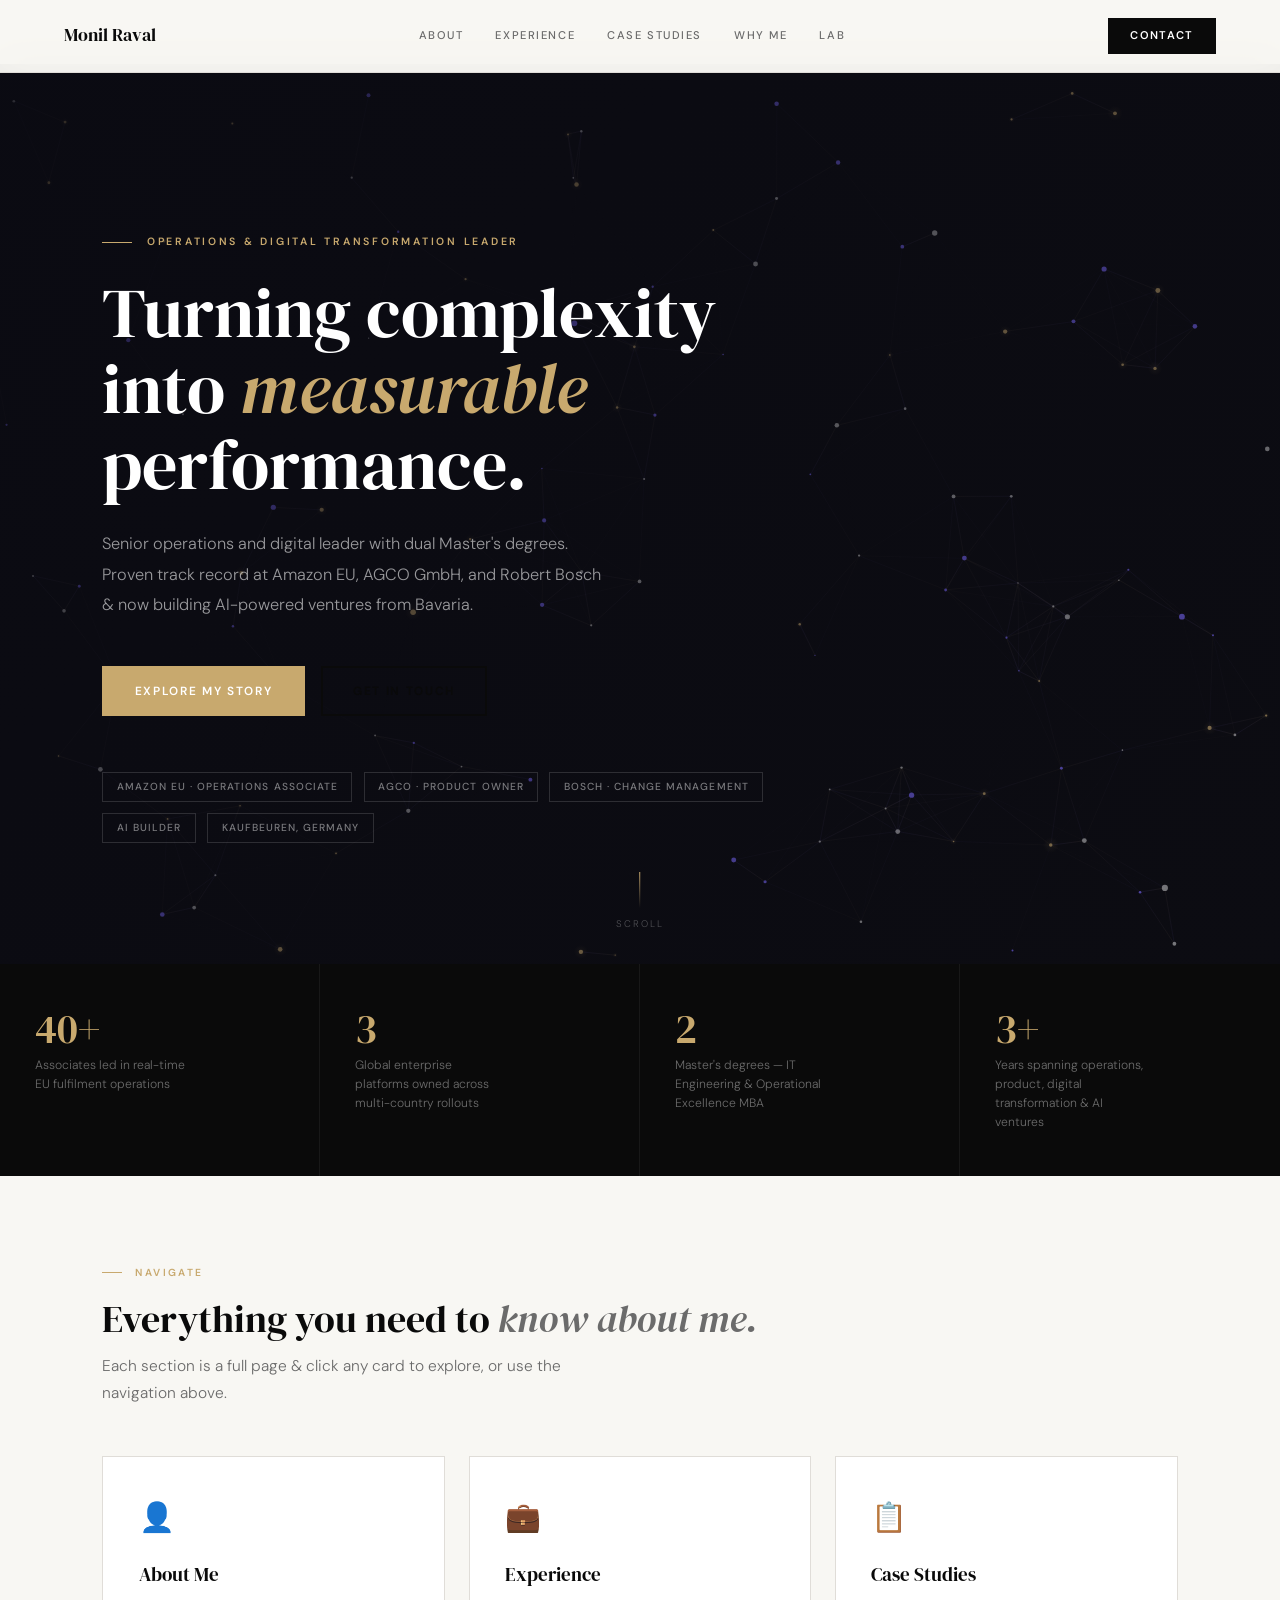
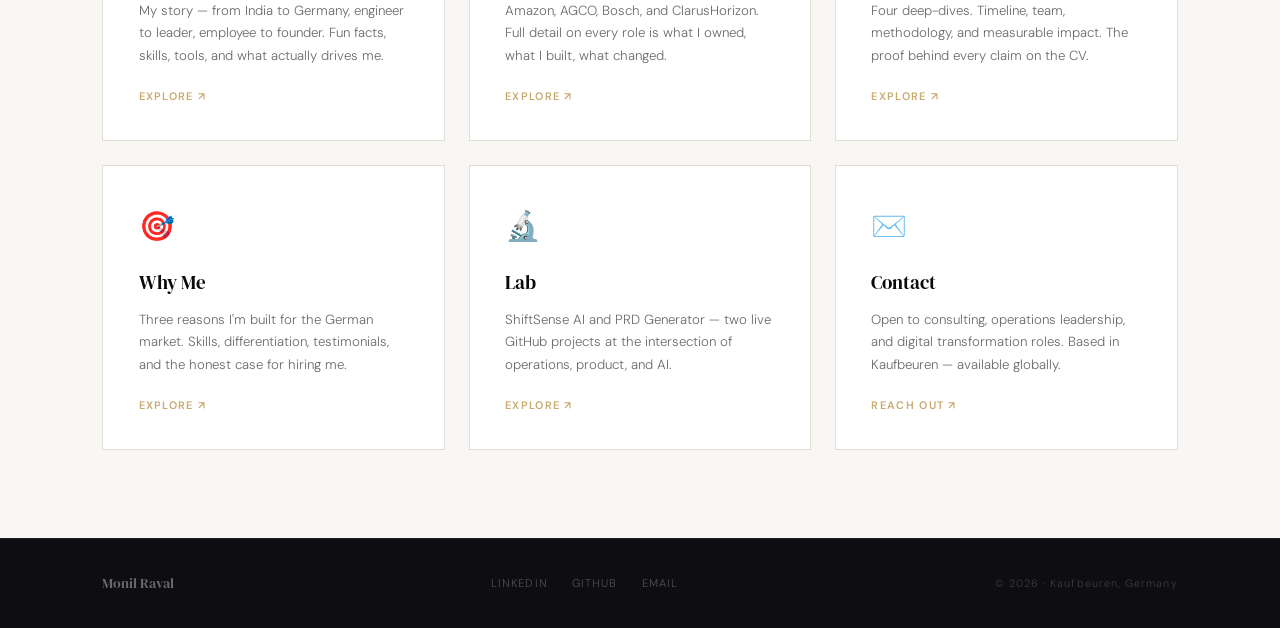
==== commit 71551280: "index.html" ====
--- a/index.html
+++ b/index.html
@@ -328,7 +328,7 @@
     <div class="hero-content">
       <div class="hero-tag">Operations & Digital Transformation Leader</div>
       <h1>Turning complexity<br>into <em>measurable</em> performance.</h1>
-      <p class="hero-sub">Senior operations and digital leader with dual Master's degrees. Proven track record at Amazon EU, AGCO GmbH, and Robert Bosch — now building AI-powered ventures from Bavaria.</p>
+      <p class="hero-sub">Senior operations and digital leader with dual Master's degrees. Proven track record at Amazon EU, AGCO GmbH, and Robert Bosch & now building AI-powered ventures from Bavaria.</p>
       <div class="hero-actions">
         <a class="btn-primary" onclick="showPage('about')">Explore My Story</a>
         <a class="btn-ghost" href="mailto:monilraval@gmail.com">Get In Touch</a>
@@ -354,7 +354,7 @@
   <div class="home-previews">
     <div class="section-tag">Navigate</div>
     <h2>Everything you need to <em>know about me.</em></h2>
-    <p class="home-previews-sub">Each section is a full page — click any card to explore, or use the navigation above.</p>
+    <p class="home-previews-sub">Each section is a full page & click any card to explore, or use the navigation above.</p>
     <div class="preview-grid">
       <div class="preview-card" onclick="showPage('about')">
         <div class="pc-icon">👤</div>
@@ -365,7 +365,7 @@
       <div class="preview-card" onclick="showPage('experience')">
         <div class="pc-icon">💼</div>
         <div class="pc-title">Experience</div>
-        <p class="pc-desc">Amazon, AGCO, Bosch, and ClarusHorizon. Full detail on every role — what I owned, what I built, what changed.</p>
+        <p class="pc-desc">Amazon, AGCO, Bosch, and ClarusHorizon. Full detail on every role is what I owned, what I built, what changed.</p>
         <div class="pc-link">Explore ↗</div>
       </div>
       <div class="preview-card" onclick="showPage('casestudies')">
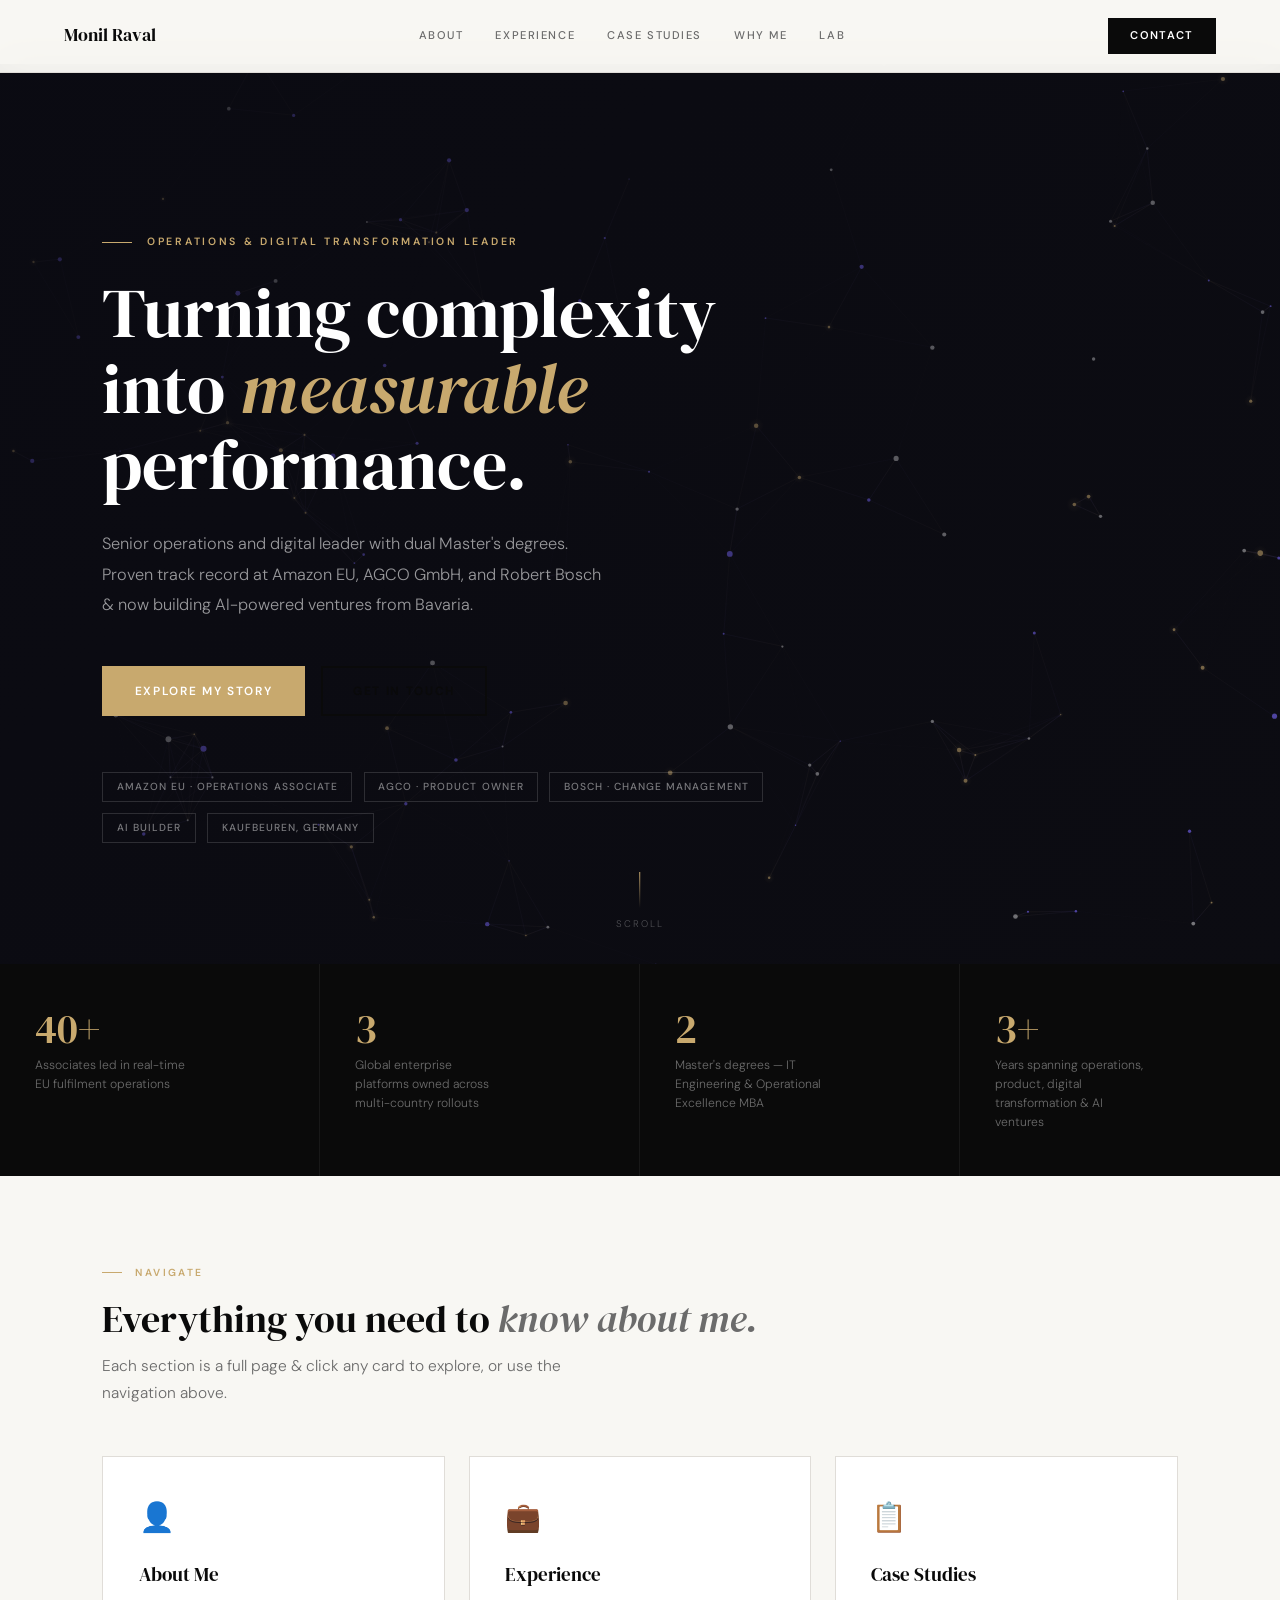
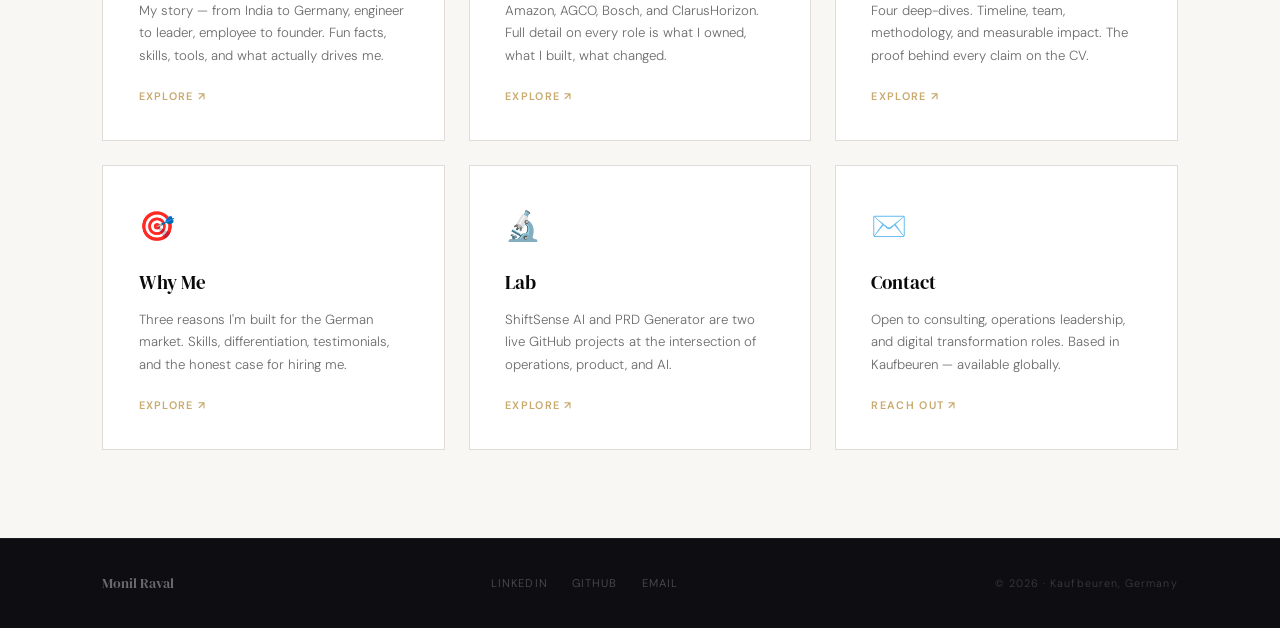
==== commit 3d9f2535: "index.html" ====
--- a/index.html
+++ b/index.html
@@ -383,7 +383,7 @@
       <div class="preview-card" onclick="showPage('lab')">
         <div class="pc-icon">🔬</div>
         <div class="pc-title">Lab</div>
-        <p class="pc-desc">ShiftSense AI and PRD Generator — two live GitHub projects at the intersection of operations, product, and AI.</p>
+        <p class="pc-desc">ShiftSense AI and PRD Generator are two live GitHub projects at the intersection of operations, product, and AI.</p>
         <div class="pc-link">Explore ↗</div>
       </div>
       <div class="preview-card" onclick="window.location.href='mailto:monilraval@gmail.com'">
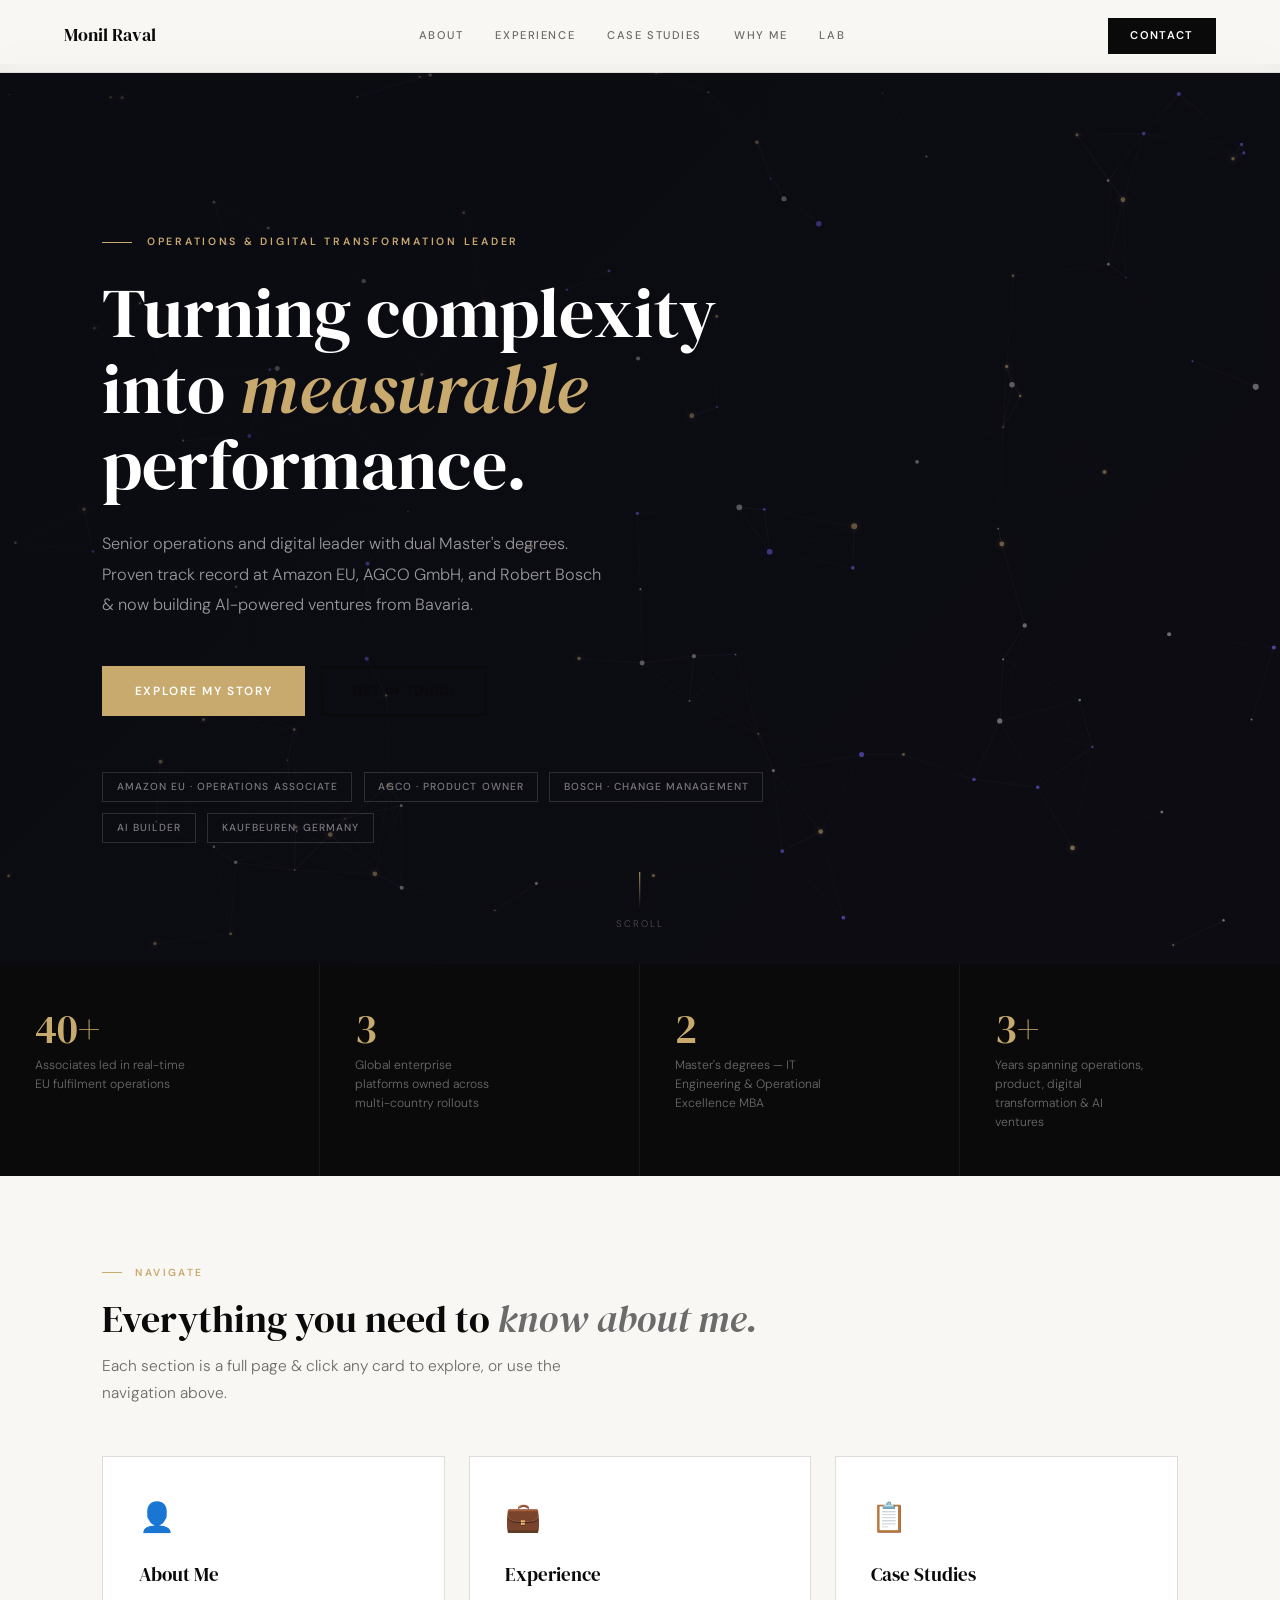
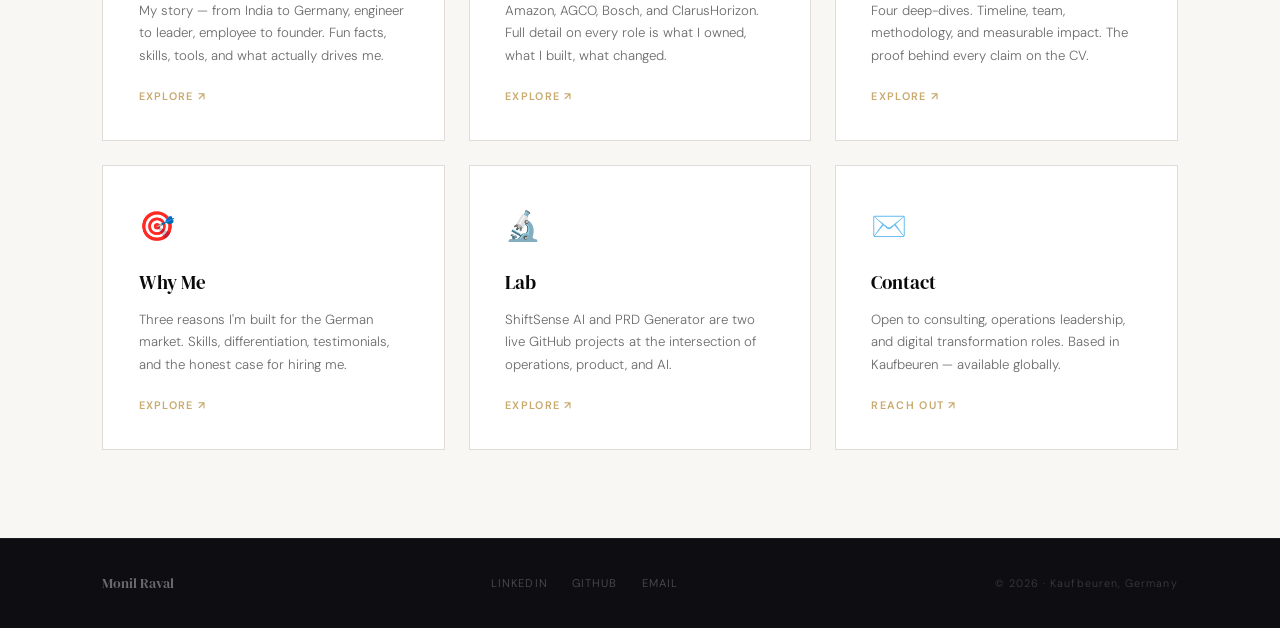
==== commit 72caba6b: "index.html" ====
--- a/index.html
+++ b/index.html
@@ -432,8 +432,7 @@
         <div class="about-aside-block"><div class="aab-label">Current Location</div><div class="aab-text">Kaufbeuren, Bavaria, Germany · Open to relocation & remote</div></div>
         <div class="about-aside-block"><div class="aab-label">Languages</div><div class="aab-text">English (Fluent) · German (B1, actively advancing) · Gujarati (Native) · Hindi</div></div>
         <div class="about-aside-block"><div class="aab-label">Education</div><div class="aab-text">MBA & Engineering — Hof University (2024) · MSc IT — GLS University (2019) · BCA — VNSGU (2012)</div></div>
-        <div class="about-aside-block"><div class="aab-label">Work Status</div><div class="aab-text">Currently employed at Amazon EU · Open to strategic consulting & leadership opportunities</div></div>
-        <div class="about-aside-block"><div class="aab-label">Phone</div><div class="aab-text">+49 176 471 76978</div></div>
+        <div class="about-aside-block"><div class="aab-label">Work Status</div><div class="aab-text">Currently employed at Amazon EU · Open to strategic consulting & leadership opportunities</div></div>     
         <div class="about-aside-block"><div class="aab-label">Email</div><div class="aab-text">monilraval@gmail.com</div></div>
       </div>
     </div>
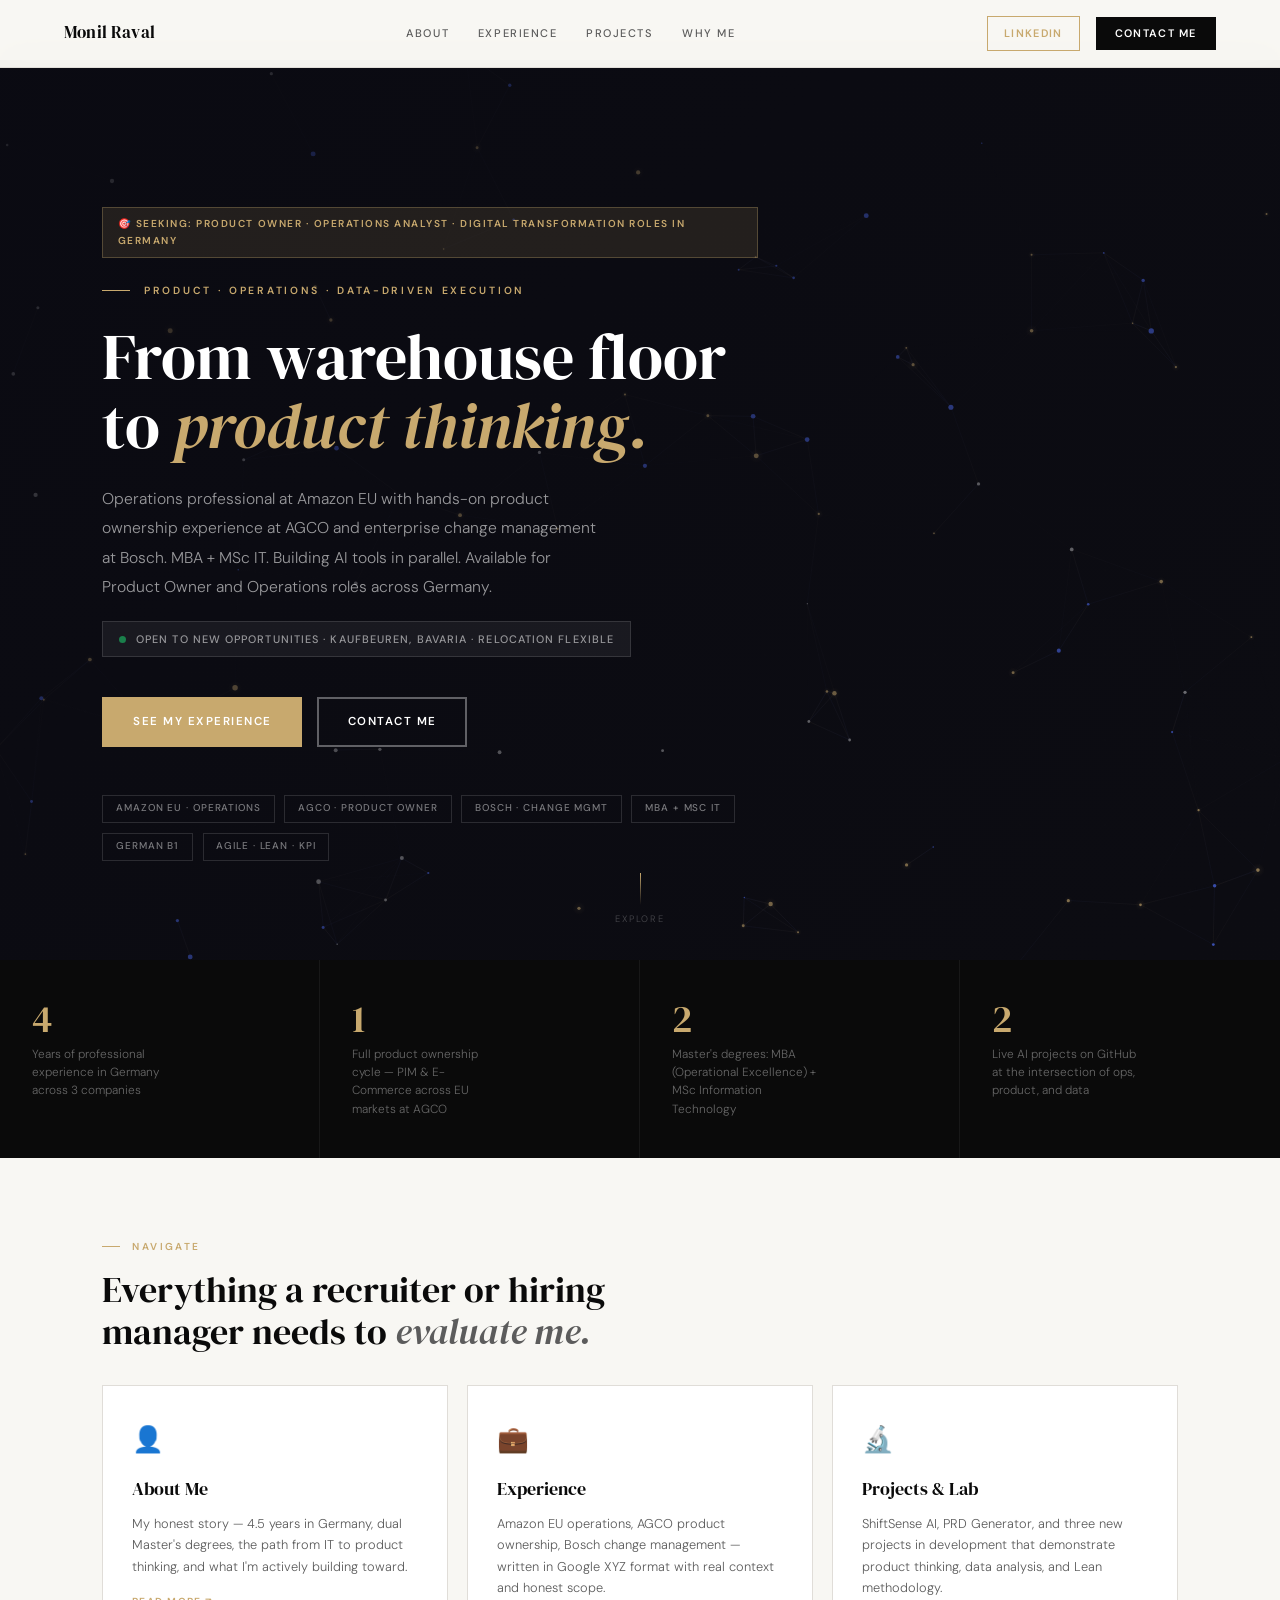
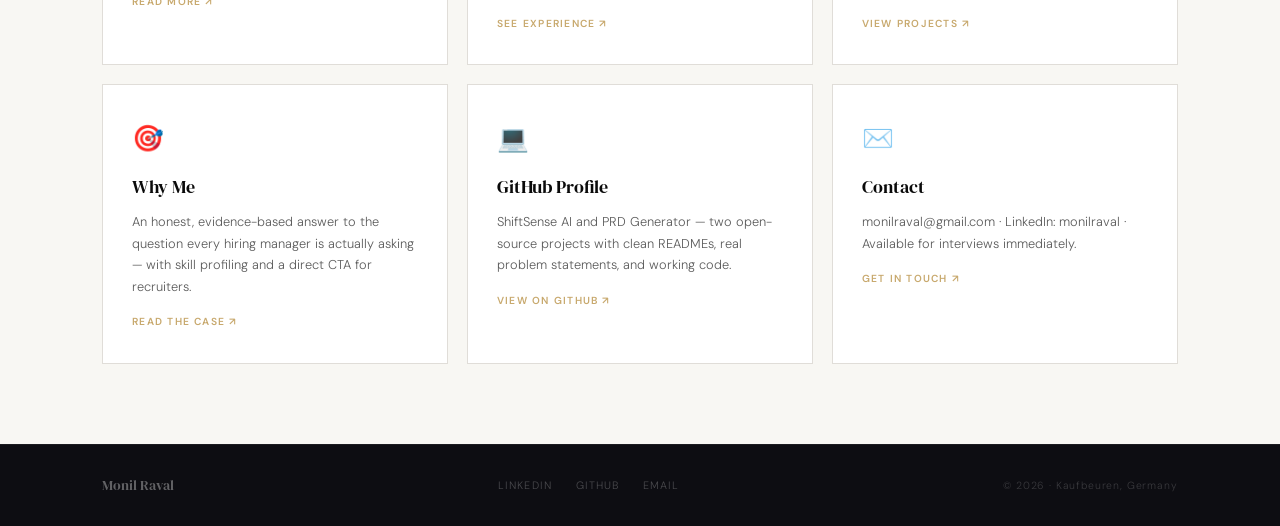
==== commit 127c634e: "index.html" ====
--- a/index.html
+++ b/index.html
@@ -3,1176 +3,959 @@
 <head>
 <meta charset="UTF-8"/>
 <meta name="viewport" content="width=device-width, initial-scale=1.0"/>
-<title>Monil Raval | Operations & Digital Transformation Leader</title>
+<title>Monil Raval | Product Owner & Operations Professional</title>
+<meta name="description" content="Monil Raval — Product Owner, Operations & Digital Transformation professional. Based in Kaufbeuren, Bavaria. MBA + MSc IT. Amazon, AGCO, Bosch experience."/>
 <link rel="preconnect" href="https://fonts.googleapis.com">
 <link href="https://fonts.googleapis.com/css2?family=DM+Serif+Display:ital@0;1&family=DM+Sans:opsz,wght@9..40,300;9..40,400;9..40,500;9..40,600&display=swap" rel="stylesheet">
 <style>
 :root{
-  --ink:#0a0a0a;--muted:#6b6b6b;--line:#e0ddd8;
-  --accent:#c8a96e;--accent2:#7c6aff;
+  --ink:#0a0a0a;--muted:#5c5c5c;--line:#e0ddd8;
+  --accent:#c8a96e;--accent2:#4f6ef7;
   --bg:#f8f7f3;--card:#f0efe9;--white:#fff;--dark:#0d0d12;
+  --green:#1a7f4b;
 }
 *,*::before,*::after{box-sizing:border-box;margin:0;padding:0;}
 html{scroll-behavior:smooth;}
 body{background:var(--bg);color:var(--ink);font-family:'DM Sans',sans-serif;font-weight:300;line-height:1.7;overflow-x:hidden;}
 
 /* ── NAV ── */
-nav{position:fixed;top:0;left:0;right:0;z-index:500;display:flex;justify-content:space-between;align-items:center;padding:1.1rem 5vw;background:rgba(248,247,243,0.96);backdrop-filter:blur(18px);border-bottom:1px solid var(--line);}
-.nav-logo{font-family:'DM Serif Display',serif;font-size:1.1rem;color:var(--ink);text-decoration:none;cursor:pointer;}
+nav{position:fixed;top:0;left:0;right:0;z-index:500;display:flex;justify-content:space-between;align-items:center;padding:1rem 5vw;background:rgba(248,247,243,0.97);backdrop-filter:blur(18px);border-bottom:1px solid var(--line);}
+.nav-logo{font-family:'DM Serif Display',serif;font-size:1.05rem;color:var(--ink);text-decoration:none;cursor:pointer;letter-spacing:0.01em;}
 .nav-links{display:flex;gap:0;list-style:none;}
-.nav-links li a{font-size:0.7rem;font-weight:500;letter-spacing:0.14em;text-transform:uppercase;color:var(--muted);text-decoration:none;padding:0.4rem 1rem;transition:color 0.2s;cursor:pointer;display:block;}
+.nav-links li a{font-size:0.69rem;font-weight:500;letter-spacing:0.14em;text-transform:uppercase;color:var(--muted);text-decoration:none;padding:0.4rem 0.9rem;transition:color 0.2s;cursor:pointer;display:block;}
 .nav-links li a:hover,.nav-links li a.active{color:var(--ink);}
 .nav-links li a.active{border-bottom:2px solid var(--accent);}
-.nav-cta{font-size:0.7rem;font-weight:600;letter-spacing:0.12em;text-transform:uppercase;color:var(--white);background:var(--ink);padding:0.55rem 1.4rem;text-decoration:none;transition:background 0.2s;cursor:pointer;}
+.nav-right{display:flex;align-items:center;gap:1rem;}
+.nav-cv{font-size:0.68rem;font-weight:600;letter-spacing:0.12em;text-transform:uppercase;color:var(--accent);border:1.5px solid var(--accent);padding:0.45rem 1rem;text-decoration:none;transition:all 0.2s;}
+.nav-cv:hover{background:var(--accent);color:var(--white);}
+.nav-cta{font-size:0.68rem;font-weight:600;letter-spacing:0.12em;text-transform:uppercase;color:var(--white);background:var(--ink);padding:0.48rem 1.2rem;text-decoration:none;transition:background 0.2s;}
 .nav-cta:hover{background:var(--accent);}
-.nav-hamburger{display:none;flex-direction:column;gap:5px;cursor:pointer;padding:4px;}
-.nav-hamburger span{display:block;width:22px;height:2px;background:var(--ink);transition:all 0.3s;}
-.mobile-menu{display:none;position:fixed;top:60px;left:0;right:0;background:var(--white);border-bottom:1px solid var(--line);z-index:499;flex-direction:column;padding:1rem 5vw 1.5rem;}
-.mobile-menu a{font-size:0.8rem;font-weight:500;letter-spacing:0.12em;text-transform:uppercase;color:var(--muted);text-decoration:none;padding:0.7rem 0;border-bottom:1px solid var(--line);display:block;}
-.mobile-menu a:last-child{border-bottom:none;}
-.mobile-menu.open{display:flex;}
+.hamburger{display:none;flex-direction:column;gap:5px;cursor:pointer;}
+.hamburger span{display:block;width:20px;height:2px;background:var(--ink);}
+.mob-menu{display:none;position:fixed;top:60px;left:0;right:0;background:var(--white);border-bottom:1px solid var(--line);z-index:499;padding:1rem 6vw 1.5rem;flex-direction:column;gap:0;}
+.mob-menu a{font-size:0.78rem;font-weight:500;letter-spacing:0.12em;text-transform:uppercase;color:var(--muted);text-decoration:none;padding:0.75rem 0;border-bottom:1px solid var(--line);display:block;cursor:pointer;}
+.mob-menu a:last-child{border:none;}
+.mob-menu.open{display:flex;}
 
 /* ── PAGE SYSTEM ── */
-.page{display:none;min-height:100vh;padding-top:64px;}
+.page{display:none;min-height:100vh;padding-top:60px;}
 .page.active{display:block;}
 
-/* ── SHARED COMPONENTS ── */
-.section-tag{font-size:0.64rem;font-weight:600;letter-spacing:0.24em;text-transform:uppercase;color:var(--accent);margin-bottom:0.9rem;display:flex;align-items:center;gap:0.8rem;}
-.section-tag::before{content:'';display:block;width:20px;height:1px;background:var(--accent);}
-h2{font-family:'DM Serif Display',serif;font-size:clamp(1.9rem,3vw,2.8rem);font-weight:400;line-height:1.18;margin-bottom:2.5rem;}
+/* ── SHARED ── */
+.stag{font-size:0.63rem;font-weight:600;letter-spacing:0.24em;text-transform:uppercase;color:var(--accent);margin-bottom:0.85rem;display:flex;align-items:center;gap:0.75rem;}
+.stag::before{content:'';display:block;width:18px;height:1px;background:var(--accent);}
+.stag-white{color:var(--accent);}
+.stag-white::before{background:var(--accent);}
+h2{font-family:'DM Serif Display',serif;font-size:clamp(1.8rem,2.8vw,2.6rem);font-weight:400;line-height:1.18;margin-bottom:2rem;}
 h2 em{font-style:italic;color:var(--muted);}
-h3{font-family:'DM Serif Display',serif;font-size:1.5rem;font-weight:400;margin-bottom:0.8rem;}
-.pad{padding:5.5rem 8vw;}
-.pad-dark{padding:5.5rem 8vw;background:var(--dark);}
-.pad-card{padding:5.5rem 8vw;background:var(--card);}
+h3{font-family:'DM Serif Display',serif;font-size:1.3rem;font-weight:400;margin-bottom:0.6rem;}
+.p1{padding:5rem 8vw;}
+.p2{padding:5rem 8vw;background:var(--card);}
+.p3{padding:5rem 8vw;background:var(--dark);}
 .divider{height:1px;background:var(--line);}
-.btn-primary{font-size:0.74rem;font-weight:600;letter-spacing:0.14em;text-transform:uppercase;color:var(--white);background:var(--accent);padding:0.82rem 1.9rem;text-decoration:none;border:2px solid var(--accent);transition:all 0.25s;display:inline-block;cursor:pointer;}
-.btn-primary:hover{background:transparent;color:var(--accent);}
-.btn-dark{font-size:0.74rem;font-weight:600;letter-spacing:0.14em;text-transform:uppercase;color:var(--white);background:var(--ink);padding:0.82rem 1.9rem;text-decoration:none;border:2px solid var(--ink);transition:all 0.25s;display:inline-block;cursor:pointer;}
+.btn-gold{font-size:0.72rem;font-weight:600;letter-spacing:0.13em;text-transform:uppercase;color:var(--white);background:var(--accent);padding:0.8rem 1.8rem;text-decoration:none;border:2px solid var(--accent);transition:all 0.25s;display:inline-block;cursor:pointer;}
+.btn-gold:hover{background:transparent;color:var(--accent);}
+.btn-dark{font-size:0.72rem;font-weight:600;letter-spacing:0.13em;text-transform:uppercase;color:var(--white);background:var(--ink);padding:0.8rem 1.8rem;text-decoration:none;border:2px solid var(--ink);transition:all 0.25s;display:inline-block;cursor:pointer;}
 .btn-dark:hover{background:var(--accent);border-color:var(--accent);}
-.btn-ghost{font-size:0.74rem;font-weight:600;letter-spacing:0.14em;text-transform:uppercase;color:var(--ink);padding:0.82rem 1.9rem;text-decoration:none;border:2px solid var(--ink);transition:all 0.25s;display:inline-block;cursor:pointer;}
-.btn-ghost:hover{background:var(--ink);color:var(--white);}
-.tag{font-size:0.59rem;font-weight:600;letter-spacing:0.1em;text-transform:uppercase;padding:0.24rem 0.68rem;background:var(--card);color:var(--muted);}
-.tags{display:flex;flex-wrap:wrap;gap:0.4rem;}
-
-/* ════════════════════════════════
+.btn-outline{font-size:0.72rem;font-weight:600;letter-spacing:0.13em;text-transform:uppercase;color:var(--ink);padding:0.8rem 1.8rem;text-decoration:none;border:2px solid var(--ink);transition:all 0.25s;display:inline-block;cursor:pointer;}
+.btn-outline:hover{background:var(--ink);color:var(--white);}
+.chip-set{display:flex;gap:0.6rem;flex-wrap:wrap;}
+.chip{font-size:0.62rem;font-weight:500;letter-spacing:0.09em;text-transform:uppercase;color:rgba(255,255,255,0.45);border:1px solid rgba(255,255,255,0.13);padding:0.3rem 0.8rem;}
+.tag{font-size:0.58rem;font-weight:600;letter-spacing:0.1em;text-transform:uppercase;padding:0.22rem 0.65rem;background:var(--card);color:var(--muted);display:inline-block;}
+.tags{display:flex;flex-wrap:wrap;gap:0.38rem;}
+
+/* ══════════════════════
    PAGE: HOME
-════════════════════════════════ */
-.hero{position:relative;min-height:100vh;display:flex;align-items:center;overflow:hidden;background:var(--dark);padding-top:0!important;}
-canvas#heroCanvas{position:absolute;inset:0;width:100%;height:100%;}
-.hero-overlay{position:absolute;inset:0;background:linear-gradient(135deg,rgba(10,10,18,0.82) 0%,rgba(10,10,18,0.35) 100%);}
-.hero-content{position:relative;z-index:10;padding:8rem 8vw 5rem;max-width:920px;}
-.hero-tag{font-size:0.66rem;font-weight:600;letter-spacing:0.26em;text-transform:uppercase;color:var(--accent);margin-bottom:1.5rem;display:flex;align-items:center;gap:0.9rem;}
-.hero-tag::before{content:'';display:block;width:30px;height:1px;background:var(--accent);}
-.hero h1{font-family:'DM Serif Display',serif;font-size:clamp(2.8rem,5.5vw,5rem);line-height:1.08;font-weight:400;color:var(--white);margin-bottom:1.6rem;}
+══════════════════════ */
+.hero{position:relative;min-height:100vh;display:flex;align-items:center;overflow:hidden;background:var(--dark);}
+#heroCanvas{position:absolute;inset:0;width:100%;height:100%;}
+.hero-ov{position:absolute;inset:0;background:linear-gradient(140deg,rgba(10,10,18,0.88) 0%,rgba(10,10,18,0.3) 100%);}
+.hero-body{position:relative;z-index:10;padding:8rem 8vw 5rem;max-width:860px;}
+.hero-eyebrow{font-size:0.65rem;font-weight:600;letter-spacing:0.26em;text-transform:uppercase;color:var(--accent);margin-bottom:1.4rem;display:flex;align-items:center;gap:0.85rem;}
+.hero-eyebrow::before{content:'';display:block;width:28px;height:1px;background:var(--accent);}
+.hero h1{font-family:'DM Serif Display',serif;font-size:clamp(2.6rem,5vw,4.6rem);line-height:1.08;font-weight:400;color:var(--white);margin-bottom:1.5rem;}
 .hero h1 em{font-style:italic;color:var(--accent);}
-.hero-sub{font-size:1.02rem;color:rgba(255,255,255,0.58);max-width:510px;margin-bottom:2.8rem;line-height:1.88;}
-.hero-actions{display:flex;gap:1rem;flex-wrap:wrap;margin-bottom:3.5rem;}
-.hero-chips{display:flex;gap:0.7rem;flex-wrap:wrap;}
-.chip{font-size:0.64rem;font-weight:500;letter-spacing:0.1em;text-transform:uppercase;color:rgba(255,255,255,0.45);border:1px solid rgba(255,255,255,0.14);padding:0.32rem 0.85rem;}
-.hero-scroll{position:absolute;bottom:2rem;left:50%;transform:translateX(-50%);display:flex;flex-direction:column;align-items:center;gap:0.5rem;color:rgba(255,255,255,0.28);font-size:0.6rem;letter-spacing:0.2em;text-transform:uppercase;}
-.scroll-line{width:1px;height:36px;background:linear-gradient(to bottom,var(--accent),transparent);animation:sp 2s ease infinite;}
+.hero-sub{font-size:0.98rem;color:rgba(255,255,255,0.58);max-width:500px;margin-bottom:1.2rem;line-height:1.88;}
+
+/* Honest status bar */
+.status-bar{display:inline-flex;align-items:center;gap:0.6rem;background:rgba(255,255,255,0.06);border:1px solid rgba(255,255,255,0.12);padding:0.5rem 1rem;margin-bottom:2.5rem;}
+.status-dot{width:7px;height:7px;border-radius:50%;background:var(--green);flex-shrink:0;animation:pulse-dot 2s ease infinite;}
+@keyframes pulse-dot{0%,100%{opacity:1;}50%{opacity:0.4;}}
+.status-text{font-size:0.68rem;font-weight:500;letter-spacing:0.1em;color:rgba(255,255,255,0.55);text-transform:uppercase;}
+
+.hero-actions{display:flex;gap:0.9rem;flex-wrap:wrap;margin-bottom:3rem;}
+.hero-chips{display:flex;gap:0.6rem;flex-wrap:wrap;}
+
+/* target badge */
+.target-badge{display:inline-flex;align-items:center;gap:0.5rem;background:rgba(200,169,110,0.12);border:1px solid rgba(200,169,110,0.3);padding:0.45rem 0.9rem;margin-bottom:1.5rem;}
+.target-badge-label{font-size:0.63rem;font-weight:600;letter-spacing:0.15em;text-transform:uppercase;color:var(--accent);}
+
+.scroll-hint{position:absolute;bottom:2rem;left:50%;transform:translateX(-50%);display:flex;flex-direction:column;align-items:center;gap:0.45rem;color:rgba(255,255,255,0.25);font-size:0.58rem;letter-spacing:0.2em;text-transform:uppercase;}
+.scroll-line{width:1px;height:32px;background:linear-gradient(to bottom,var(--accent),transparent);animation:sp 2s ease infinite;}
 @keyframes sp{0%,100%{opacity:0.3;}50%{opacity:1;}}
 
-/* HOME metrics bar */
-.home-metrics{background:var(--ink);display:grid;grid-template-columns:repeat(4,1fr);}
-.hm{padding:2.8rem 2.2rem;border-right:1px solid rgba(255,255,255,0.06);}
-.hm:last-child{border-right:none;}
-.hm-num{font-family:'DM Serif Display',serif;font-size:clamp(2rem,3.2vw,3rem);color:var(--accent);line-height:1;margin-bottom:0.4rem;}
-.hm-desc{font-size:0.76rem;color:rgba(255,255,255,0.4);line-height:1.55;max-width:150px;}
-
-/* HOME preview cards */
-.home-previews{padding:5.5rem 8vw;background:var(--bg);}
-.home-previews h2{margin-bottom:0.7rem;}
-.home-previews-sub{font-size:0.97rem;color:var(--muted);max-width:500px;margin-bottom:3rem;line-height:1.8;}
-.preview-grid{display:grid;grid-template-columns:repeat(3,1fr);gap:1.5rem;}
-.preview-card{background:var(--white);border:1px solid var(--line);padding:2.2rem;cursor:pointer;transition:all 0.28s;position:relative;overflow:hidden;}
-.preview-card::before{content:'';position:absolute;top:0;left:0;right:0;height:3px;background:linear-gradient(90deg,var(--accent),var(--accent2));transform:scaleX(0);transform-origin:left;transition:transform 0.3s;}
-.preview-card:hover{transform:translateY(-4px);box-shadow:0 12px 40px rgba(0,0,0,0.08);border-color:transparent;}
-.preview-card:hover::before{transform:scaleX(1);}
-.pc-icon{font-size:1.8rem;margin-bottom:1rem;}
-.pc-title{font-family:'DM Serif Display',serif;font-size:1.2rem;margin-bottom:0.6rem;}
-.pc-desc{font-size:0.83rem;color:var(--muted);line-height:1.7;margin-bottom:1.2rem;}
-.pc-link{font-size:0.68rem;font-weight:600;letter-spacing:0.12em;text-transform:uppercase;color:var(--accent);display:flex;align-items:center;gap:0.4rem;}
-
-/* ════════════════════════════════
+/* metrics */
+.metrics{background:var(--ink);display:grid;grid-template-columns:repeat(4,1fr);}
+.met{padding:2.5rem 2rem;border-right:1px solid rgba(255,255,255,0.06);}
+.met:last-child{border-right:none;}
+.met-n{font-family:'DM Serif Display',serif;font-size:clamp(1.9rem,3vw,2.8rem);color:var(--accent);line-height:1;margin-bottom:0.4rem;}
+.met-d{font-size:0.74rem;color:rgba(255,255,255,0.38);line-height:1.55;max-width:150px;}
+
+/* home nav cards */
+.nav-cards{display:grid;grid-template-columns:repeat(3,1fr);gap:1.2rem;}
+.nc{background:var(--white);border:1px solid var(--line);padding:2rem 1.8rem;cursor:pointer;transition:all 0.25s;position:relative;overflow:hidden;}
+.nc::before{content:'';position:absolute;top:0;left:0;right:0;height:3px;background:linear-gradient(90deg,var(--accent),var(--accent2));transform:scaleX(0);transform-origin:left;transition:transform 0.28s;}
+.nc:hover{transform:translateY(-3px);box-shadow:0 10px 32px rgba(0,0,0,0.07);border-color:transparent;}
+.nc:hover::before{transform:scaleX(1);}
+.nc-icon{font-size:1.6rem;margin-bottom:0.8rem;}
+.nc-title{font-family:'DM Serif Display',serif;font-size:1.1rem;margin-bottom:0.5rem;}
+.nc-desc{font-size:0.8rem;color:var(--muted);line-height:1.68;margin-bottom:1rem;}
+.nc-link{font-size:0.64rem;font-weight:600;letter-spacing:0.12em;text-transform:uppercase;color:var(--accent);}
+
+/* ══════════════════════
    PAGE: ABOUT
-════════════════════════════════ */
-.about-hero{background:var(--dark);padding:5.5rem 8vw 4rem;position:relative;overflow:hidden;}
-.about-hero::after{content:'';position:absolute;top:-100px;right:-100px;width:500px;height:500px;border-radius:50%;background:radial-gradient(circle,rgba(200,169,110,0.12) 0%,transparent 65%);pointer-events:none;}
-.about-hero-tag{font-size:0.64rem;font-weight:600;letter-spacing:0.26em;text-transform:uppercase;color:var(--accent);margin-bottom:1.2rem;display:flex;align-items:center;gap:0.8rem;}
-.about-hero-tag::before{content:'';display:block;width:22px;height:1px;background:var(--accent);}
-.about-hero h1{font-family:'DM Serif Display',serif;font-size:clamp(2.4rem,4.5vw,4rem);color:var(--white);font-weight:400;line-height:1.1;margin-bottom:1.5rem;}
-.about-hero h1 em{color:var(--accent);font-style:italic;}
-.about-hero-sub{font-size:1rem;color:rgba(255,255,255,0.55);max-width:560px;line-height:1.88;}
-.about-story{display:grid;grid-template-columns:1fr 1fr;gap:5rem;align-items:start;}
-.about-story-text p{font-size:0.97rem;color:var(--muted);line-height:1.92;margin-bottom:1.2rem;}
-.big-quote{font-family:'DM Serif Display',serif;font-size:1.55rem;line-height:1.4;color:var(--ink);border-left:3px solid var(--accent);padding-left:1.5rem;margin:2rem 0;}
-.about-aside-block{background:var(--white);padding:1.7rem 1.6rem;border-left:3px solid var(--accent);margin-bottom:1rem;}
-.aab-label{font-size:0.62rem;font-weight:600;letter-spacing:0.18em;text-transform:uppercase;color:var(--accent);margin-bottom:0.45rem;}
-.aab-text{font-size:0.87rem;color:var(--muted);line-height:1.65;}
-.fun-facts-grid{display:grid;grid-template-columns:1fr 1fr;gap:1rem;margin-top:1.5rem;}
-.ff{background:var(--white);padding:1.6rem 1.5rem;}
-.ff-icon{font-size:1.4rem;margin-bottom:0.65rem;}
-.ff-title{font-size:0.67rem;font-weight:600;letter-spacing:0.14em;text-transform:uppercase;color:var(--accent);margin-bottom:0.35rem;}
-.ff-text{font-size:0.83rem;color:var(--muted);line-height:1.7;}
-.ff-wide{grid-column:span 2;}
-.skills-section{display:grid;grid-template-columns:repeat(3,1fr);gap:1px;background:var(--line);}
-.skill-block{background:var(--white);padding:2.2rem 2rem;}
-.sb-title{font-size:0.66rem;font-weight:600;letter-spacing:0.18em;text-transform:uppercase;color:var(--accent);margin-bottom:1rem;}
-.sb-items{display:flex;flex-direction:column;gap:0.5rem;}
-.sb-item{font-size:0.85rem;color:var(--muted);display:flex;align-items:center;gap:0.5rem;}
-.sb-item::before{content:'▸';color:var(--accent);font-size:0.6rem;flex-shrink:0;}
-.certs-grid{display:grid;grid-template-columns:repeat(2,1fr);gap:1.5rem;}
-.cert-card{background:var(--white);padding:1.8rem;border:1px solid var(--line);border-left:3px solid var(--accent);}
-.cert-name{font-family:'DM Serif Display',serif;font-size:1.05rem;margin-bottom:0.35rem;}
-.cert-issuer{font-size:0.76rem;color:var(--accent);margin-bottom:0.2rem;}
-.cert-date{font-size:0.72rem;color:var(--muted);}
-
-/* ════════════════════════════════
+══════════════════════ */
+.about-banner{background:var(--dark);padding:5rem 8vw 3.5rem;position:relative;overflow:hidden;}
+.about-banner::after{content:'';position:absolute;top:-120px;right:-120px;width:480px;height:480px;border-radius:50%;background:radial-gradient(circle,rgba(200,169,110,0.1) 0%,transparent 65%);pointer-events:none;}
+.about-banner h1{font-family:'DM Serif Display',serif;font-size:clamp(2.2rem,4vw,3.6rem);color:var(--white);font-weight:400;line-height:1.1;margin-bottom:1.2rem;}
+.about-banner h1 em{color:var(--accent);font-style:italic;}
+.about-banner p{font-size:0.97rem;color:rgba(255,255,255,0.5);max-width:540px;line-height:1.88;}
+
+/* honest positioning note */
+.honesty-box{background:rgba(200,169,110,0.08);border:1px solid rgba(200,169,110,0.25);border-left:3px solid var(--accent);padding:1.2rem 1.5rem;margin-bottom:2.5rem;}
+.hb-label{font-size:0.6rem;font-weight:600;letter-spacing:0.18em;text-transform:uppercase;color:var(--accent);margin-bottom:0.4rem;}
+.hb-text{font-size:0.85rem;color:var(--muted);line-height:1.7;}
+
+.story-grid{display:grid;grid-template-columns:1fr 1fr;gap:4.5rem;align-items:start;}
+.story-text p{font-size:0.95rem;color:var(--muted);line-height:1.9;margin-bottom:1.1rem;}
+.bq{font-family:'DM Serif Display',serif;font-size:1.45rem;line-height:1.42;color:var(--ink);border-left:3px solid var(--accent);padding-left:1.4rem;margin:1.8rem 0;}
+.aside-block{background:var(--white);padding:1.4rem 1.5rem;border-left:3px solid var(--accent);margin-bottom:0.85rem;}
+.ab-label{font-size:0.59rem;font-weight:600;letter-spacing:0.18em;text-transform:uppercase;color:var(--accent);margin-bottom:0.35rem;}
+.ab-text{font-size:0.84rem;color:var(--muted);line-height:1.62;}
+
+/* skills grid */
+.skills-grid{display:grid;grid-template-columns:repeat(3,1fr);gap:1px;background:var(--line);}
+.sg{background:var(--white);padding:2rem 1.8rem;}
+.sg-title{font-size:0.62rem;font-weight:600;letter-spacing:0.18em;text-transform:uppercase;color:var(--accent);margin-bottom:0.9rem;}
+.sg-items{display:flex;flex-direction:column;gap:0.45rem;}
+.sg-item{font-size:0.83rem;color:var(--muted);display:flex;align-items:center;gap:0.45rem;}
+.sg-item::before{content:'▸';color:var(--accent);font-size:0.58rem;flex-shrink:0;}
+
+/* education */
+.edu-grid{display:grid;grid-template-columns:repeat(3,1fr);gap:1.5rem;}
+.edu-card{padding:2rem;border:1px solid rgba(255,255,255,0.08);transition:border-color 0.25s;}
+.edu-card:hover{border-color:var(--accent);}
+.edu-deg{font-family:'DM Serif Display',serif;font-size:1rem;color:var(--white);margin-bottom:0.45rem;}
+.edu-school{font-size:0.76rem;color:var(--accent);margin-bottom:0.2rem;}
+.edu-year{font-size:0.7rem;color:rgba(255,255,255,0.28);}
+
+/* ══════════════════════
    PAGE: EXPERIENCE
-════════════════════════════════ */
-.exp-hero{background:var(--dark);padding:5.5rem 8vw 4rem;}
-.exp-hero h1{font-family:'DM Serif Display',serif;font-size:clamp(2.4rem,4.5vw,4rem);color:var(--white);font-weight:400;line-height:1.1;margin-bottom:1.4rem;}
-.exp-hero h1 em{color:var(--accent);font-style:italic;}
-.exp-hero-sub{font-size:1rem;color:rgba(255,255,255,0.52);max-width:540px;line-height:1.88;}
-.exp-timeline{position:relative;padding-left:2px;}
-.exp-item{display:grid;grid-template-columns:280px 1fr;gap:3rem;padding:3.5rem 0;border-bottom:1px solid var(--line);}
+══════════════════════ */
+.exp-banner{background:var(--dark);padding:5rem 8vw 3.5rem;}
+.exp-banner h1{font-family:'DM Serif Display',serif;font-size:clamp(2.2rem,4vw,3.6rem);color:var(--white);font-weight:400;line-height:1.1;margin-bottom:1.2rem;}
+.exp-banner h1 em{color:var(--accent);font-style:italic;}
+.exp-banner p{font-size:0.97rem;color:rgba(255,255,255,0.5);max-width:540px;line-height:1.88;}
+
+/* Google XYZ format: Accomplished X, measured by Y, by doing Z */
+.exp-item{display:grid;grid-template-columns:260px 1fr;gap:2.8rem;padding:3rem 0;border-bottom:1px solid var(--line);}
 .exp-item:first-child{border-top:1px solid var(--line);}
-.exp-meta{}
-.exp-co{font-size:0.67rem;font-weight:600;letter-spacing:0.16em;text-transform:uppercase;color:var(--accent);margin-bottom:0.35rem;}
-.exp-date{font-size:0.78rem;color:var(--muted);margin-bottom:0.5rem;}
-.exp-loc{font-size:0.75rem;color:var(--muted);display:flex;align-items:center;gap:0.35rem;}
-.exp-loc::before{content:'📍';font-size:0.65rem;}
-.exp-role{font-family:'DM Serif Display',serif;font-size:1.55rem;margin-bottom:1rem;}
-.exp-body p{font-size:0.88rem;color:var(--muted);line-height:1.82;margin-bottom:1rem;}
-.exp-highlights{display:flex;flex-direction:column;gap:0.55rem;margin-bottom:1.2rem;}
-.exp-hi{font-size:0.85rem;color:var(--ink);display:flex;align-items:flex-start;gap:0.7rem;line-height:1.65;}
-.exp-hi::before{content:'→';color:var(--accent);font-size:0.72rem;margin-top:0.22rem;flex-shrink:0;}
-
-/* ════════════════════════════════
-   PAGE: CASE STUDIES
-════════════════════════════════ */
-.cs-hero{background:var(--dark);padding:5.5rem 8vw 4rem;}
-.cs-hero h1{font-family:'DM Serif Display',serif;font-size:clamp(2.4rem,4.5vw,4rem);color:var(--white);font-weight:400;line-height:1.1;margin-bottom:1.4rem;}
-.cs-hero h1 em{color:var(--accent);font-style:italic;}
-.cs-hero-sub{font-size:1rem;color:rgba(255,255,255,0.52);max-width:560px;line-height:1.88;}
-.cs-list{display:flex;flex-direction:column;gap:0;}
-.cs-full{padding:4rem 8vw;border-bottom:1px solid var(--line);}
-.cs-full:nth-child(even){background:var(--card);}
-.cs-full-inner{display:grid;grid-template-columns:1fr 1fr;gap:4rem;align-items:start;}
-.cs-num{font-family:'DM Serif Display',serif;font-size:4rem;color:var(--line);line-height:1;margin-bottom:0.5rem;}
-.cs-company{font-size:0.64rem;font-weight:600;letter-spacing:0.18em;text-transform:uppercase;color:var(--accent);margin-bottom:0.5rem;}
-.cs-title-full{font-family:'DM Serif Display',serif;font-size:1.8rem;line-height:1.2;margin-bottom:1rem;}
-.cs-summary{font-size:0.9rem;color:var(--muted);line-height:1.85;margin-bottom:1.5rem;}
-.cs-meta-bar{display:flex;gap:1.8rem;flex-wrap:wrap;padding:1.2rem 0;border-top:1px solid var(--line);border-bottom:1px solid var(--line);margin-bottom:1.5rem;}
-.cs-meta-item{}
-.cs-meta-label{font-size:0.6rem;font-weight:600;letter-spacing:0.18em;text-transform:uppercase;color:var(--accent);margin-bottom:0.2rem;}
-.cs-meta-val{font-size:0.83rem;color:var(--ink);font-weight:500;}
-.cs-right-head{font-size:0.63rem;font-weight:600;letter-spacing:0.18em;text-transform:uppercase;color:var(--muted);margin-bottom:1rem;margin-top:1.5rem;}
-.cs-right-head:first-child{margin-top:0;}
-.cs-steps-full{display:flex;flex-direction:column;gap:1rem;margin-bottom:0.5rem;}
-.cs-step-full{display:flex;gap:1rem;align-items:flex-start;}
-.cs-step-n{font-family:'DM Serif Display',serif;font-size:1.1rem;color:var(--accent);min-width:26px;line-height:1.5;}
-.cs-step-t{font-size:0.87rem;color:var(--muted);line-height:1.75;}
-.cs-impacts-full{display:grid;grid-template-columns:1fr 1fr;gap:1rem;}
-.cs-impact-full{background:var(--dark);padding:1.2rem 1.3rem;border-top:2px solid var(--accent);}
-.cs-impact-full.light{background:var(--white);border:1px solid var(--line);border-top:2px solid var(--accent);}
-.ci-num{font-family:'DM Serif Display',serif;font-size:1.6rem;color:var(--accent);line-height:1;margin-bottom:0.3rem;}
-.ci-text{font-size:0.73rem;color:rgba(255,255,255,0.42);line-height:1.5;}
-.ci-text.dark{color:var(--muted);}
-
-/* ════════════════════════════════
+.exp-co{font-size:0.65rem;font-weight:600;letter-spacing:0.16em;text-transform:uppercase;color:var(--accent);margin-bottom:0.3rem;}
+.exp-date{font-size:0.76rem;color:var(--muted);margin-bottom:0.3rem;}
+.exp-loc{font-size:0.73rem;color:var(--muted);margin-bottom:0.7rem;}
+.exp-level{font-size:0.62rem;font-weight:600;letter-spacing:0.12em;text-transform:uppercase;padding:0.2rem 0.6rem;background:rgba(200,169,110,0.1);color:var(--accent);display:inline-block;margin-bottom:0.5rem;}
+.exp-role{font-family:'DM Serif Display',serif;font-size:1.4rem;margin-bottom:0.8rem;}
+.exp-context{font-size:0.86rem;color:var(--muted);line-height:1.78;margin-bottom:1rem;font-style:italic;border-left:2px solid var(--line);padding-left:1rem;}
+.exp-xyz{display:flex;flex-direction:column;gap:0.7rem;margin-bottom:1.1rem;}
+.xyz{font-size:0.86rem;color:var(--ink);line-height:1.68;display:flex;align-items:flex-start;gap:0.7rem;}
+.xyz::before{content:'→';color:var(--accent);font-size:0.7rem;margin-top:0.2rem;flex-shrink:0;}
+.xyz strong{color:var(--ink);font-weight:600;}
+
+/* career path indicator */
+.path-box{background:rgba(79,110,247,0.06);border:1px solid rgba(79,110,247,0.2);border-left:3px solid var(--accent2);padding:1rem 1.2rem;margin-bottom:1rem;}
+.path-label{font-size:0.59rem;font-weight:600;letter-spacing:0.16em;text-transform:uppercase;color:var(--accent2);margin-bottom:0.3rem;}
+.path-text{font-size:0.82rem;color:var(--muted);line-height:1.62;}
+
+/* ══════════════════════
+   PAGE: PROJECTS
+══════════════════════ */
+.proj-banner{background:var(--dark);padding:5rem 8vw 3.5rem;position:relative;overflow:hidden;}
+.proj-banner::after{content:'';position:absolute;top:-80px;right:-80px;width:400px;height:400px;border-radius:50%;background:radial-gradient(circle,rgba(79,110,247,0.12) 0%,transparent 65%);pointer-events:none;}
+.proj-banner h1{font-family:'DM Serif Display',serif;font-size:clamp(2.2rem,4vw,3.6rem);color:var(--white);font-weight:400;line-height:1.1;margin-bottom:1.2rem;}
+.proj-banner h1 em{color:var(--accent);font-style:italic;}
+.proj-banner p{font-size:0.97rem;color:rgba(255,255,255,0.5);max-width:540px;line-height:1.88;}
+
+.proj-grid{display:grid;grid-template-columns:1fr 1fr;gap:2rem;}
+.proj-card{background:var(--white);border:1px solid var(--line);padding:2.4rem;position:relative;overflow:hidden;transition:all 0.28s;}
+.proj-card::before{content:'';position:absolute;top:0;left:0;right:0;height:4px;background:linear-gradient(90deg,var(--accent),var(--accent2));}
+.proj-card:hover{border-color:var(--accent);box-shadow:0 14px 44px rgba(0,0,0,0.09);transform:translateY(-4px);}
+.proj-top{display:flex;justify-content:space-between;align-items:flex-start;margin-bottom:0.9rem;}
+.proj-type{font-size:0.58rem;font-weight:600;letter-spacing:0.16em;text-transform:uppercase;color:var(--accent);background:rgba(200,169,110,0.09);padding:0.2rem 0.6rem;}
+.proj-gh{font-size:0.68rem;font-weight:500;color:var(--muted);text-decoration:none;display:flex;align-items:center;gap:0.3rem;transition:color 0.2s;}
+.proj-gh:hover{color:var(--ink);}
+.proj-title{font-family:'DM Serif Display',serif;font-size:1.5rem;line-height:1.18;margin-bottom:0.7rem;}
+.proj-problem{font-size:0.79rem;font-weight:600;letter-spacing:0.08em;text-transform:uppercase;color:var(--muted);margin-bottom:0.4rem;}
+.proj-desc{font-size:0.86rem;color:var(--muted);line-height:1.78;margin-bottom:1.2rem;}
+.proj-stack{display:flex;flex-wrap:wrap;gap:0.4rem;margin-bottom:1.2rem;}
+.proj-stag{font-size:0.58rem;font-weight:600;letter-spacing:0.09em;text-transform:uppercase;padding:0.2rem 0.6rem;background:var(--card);color:var(--muted);}
+.proj-impact{font-size:0.82rem;color:var(--ink);font-weight:500;border-top:1px solid var(--line);padding-top:0.9rem;line-height:1.62;margin-bottom:1rem;}
+.proj-impact span{color:var(--accent);font-weight:600;}
+.proj-btn{display:inline-flex;align-items:center;gap:0.4rem;font-size:0.68rem;font-weight:600;letter-spacing:0.1em;text-transform:uppercase;color:var(--ink);text-decoration:none;border-bottom:1px solid var(--ink);padding-bottom:0.08rem;transition:color 0.2s,border-color 0.2s;}
+.proj-btn:hover{color:var(--accent);border-color:var(--accent);}
+.proj-wip{background:var(--card);border:1px dashed var(--line);padding:2.4rem;display:flex;flex-direction:column;align-items:flex-start;justify-content:center;}
+.proj-wip-icon{font-size:1.8rem;margin-bottom:0.8rem;}
+.proj-wip-title{font-family:'DM Serif Display',serif;font-size:1.2rem;margin-bottom:0.5rem;}
+.proj-wip-text{font-size:0.83rem;color:var(--muted);line-height:1.7;margin-bottom:0.8rem;}
+.proj-wip-eta{font-size:0.62rem;font-weight:600;letter-spacing:0.14em;text-transform:uppercase;color:var(--accent2);background:rgba(79,110,247,0.08);padding:0.22rem 0.6rem;display:inline-block;}
+
+/* ══════════════════════
    PAGE: WHY ME
-════════════════════════════════ */
-.wm-hero{background:var(--dark);padding:5.5rem 8vw 4rem;position:relative;overflow:hidden;}
-.wm-hero::after{content:'';position:absolute;bottom:-150px;left:-150px;width:500px;height:500px;border-radius:50%;background:radial-gradient(circle,rgba(124,106,255,0.1) 0%,transparent 65%);pointer-events:none;}
-.wm-hero h1{font-family:'DM Serif Display',serif;font-size:clamp(2.4rem,4.5vw,4rem);color:var(--white);font-weight:400;line-height:1.1;margin-bottom:1.4rem;}
-.wm-hero h1 em{color:var(--accent);font-style:italic;}
-.wm-hero-sub{font-size:1rem;color:rgba(255,255,255,0.52);max-width:560px;line-height:1.88;}
-.wm-cards{display:grid;grid-template-columns:repeat(3,1fr);gap:1px;background:var(--line);}
-.wm-card{background:var(--white);padding:2.8rem 2.4rem;}
-.wm-num{font-family:'DM Serif Display',serif;font-size:2.4rem;color:var(--accent);line-height:1;margin-bottom:1rem;}
-.wm-title{font-family:'DM Serif Display',serif;font-size:1.2rem;margin-bottom:0.9rem;}
-.wm-body{font-size:0.85rem;color:var(--muted);line-height:1.8;margin-bottom:1.3rem;}
-.wm-list{display:flex;flex-direction:column;gap:0.5rem;}
-.wm-item{font-size:0.8rem;color:var(--ink);display:flex;align-items:flex-start;gap:0.55rem;}
-.wm-item::before{content:'→';color:var(--accent);font-size:0.7rem;margin-top:0.18rem;flex-shrink:0;}
-.wm-diff{display:grid;grid-template-columns:1fr 1fr;gap:3rem;align-items:center;}
-.wm-diff-text h3{margin-bottom:1rem;}
-.wm-diff-text p{font-size:0.93rem;color:var(--muted);line-height:1.85;margin-bottom:1rem;}
-.wm-diff-vis{display:flex;flex-direction:column;gap:1rem;}
-.wm-bar-row{}
-.wm-bar-label{font-size:0.7rem;font-weight:600;letter-spacing:0.1em;text-transform:uppercase;color:var(--muted);margin-bottom:0.4rem;display:flex;justify-content:space-between;}
-.wm-bar-track{height:8px;background:var(--line);border-radius:0;}
-.wm-bar-fill{height:8px;background:linear-gradient(90deg,var(--accent),var(--accent2));border-radius:0;}
-.testi-grid{display:grid;grid-template-columns:repeat(3,1fr);gap:1.5rem;}
-.testi{background:var(--white);padding:2.1rem;border-top:3px solid var(--accent);}
-.testi-q{font-family:'DM Serif Display',serif;font-size:0.97rem;font-style:italic;color:var(--ink);line-height:1.75;margin-bottom:1.3rem;}
-.testi-author{font-size:0.68rem;font-weight:600;letter-spacing:0.12em;text-transform:uppercase;color:var(--accent);margin-bottom:0.2rem;}
-.testi-role{font-size:0.75rem;color:var(--muted);}
-.testi-note{font-size:0.63rem;color:rgba(200,169,110,0.5);margin-top:0.6rem;font-style:italic;}
-
-/* ════════════════════════════════
-   PAGE: LAB
-════════════════════════════════ */
-.lab-hero{background:var(--dark);padding:5.5rem 8vw 4rem;position:relative;overflow:hidden;}
-.lab-hero::after{content:'';position:absolute;top:-80px;right:-80px;width:400px;height:400px;border-radius:50%;background:radial-gradient(circle,rgba(124,106,255,0.15) 0%,transparent 65%);pointer-events:none;}
-.lab-hero h1{font-family:'DM Serif Display',serif;font-size:clamp(2.4rem,4.5vw,4rem);color:var(--white);font-weight:400;line-height:1.1;margin-bottom:1.4rem;}
-.lab-hero h1 em{color:var(--accent);font-style:italic;}
-.lab-hero-sub{font-size:1rem;color:rgba(255,255,255,0.52);max-width:560px;line-height:1.88;}
-.lab-grid{display:grid;grid-template-columns:1fr 1fr;gap:2.5rem;}
-.lab-card{background:var(--white);border:1px solid var(--line);padding:2.6rem;position:relative;overflow:hidden;transition:all 0.3s;}
-.lab-card::before{content:'';position:absolute;top:0;left:0;right:0;height:4px;background:linear-gradient(90deg,var(--accent),var(--accent2));}
-.lab-card:hover{border-color:var(--accent);box-shadow:0 16px 48px rgba(0,0,0,0.1);transform:translateY(-5px);}
-.lab-card-top{display:flex;justify-content:space-between;align-items:flex-start;margin-bottom:1.1rem;}
-.lab-type{font-size:0.59rem;font-weight:600;letter-spacing:0.16em;text-transform:uppercase;color:var(--accent);background:rgba(200,169,110,0.1);padding:0.22rem 0.6rem;}
-.lab-gh{font-size:0.7rem;font-weight:500;color:var(--muted);text-decoration:none;display:flex;align-items:center;gap:0.35rem;transition:color 0.2s;}
-.lab-gh:hover{color:var(--ink);}
-.lab-title{font-family:'DM Serif Display',serif;font-size:1.65rem;line-height:1.18;margin-bottom:0.85rem;}
-.lab-desc{font-size:0.88rem;color:var(--muted);line-height:1.8;margin-bottom:1.4rem;}
-.lab-stack{display:flex;flex-wrap:wrap;gap:0.45rem;margin-bottom:1.4rem;}
-.lab-stag{font-size:0.59rem;font-weight:600;letter-spacing:0.1em;text-transform:uppercase;padding:0.22rem 0.65rem;background:var(--card);color:var(--muted);}
-.lab-why{font-size:0.82rem;color:var(--ink);font-weight:500;border-top:1px solid var(--line);padding-top:1.1rem;line-height:1.68;margin-bottom:1.2rem;}
-.lab-why span{color:var(--accent);font-weight:600;}
-.lab-btn{display:inline-flex;align-items:center;gap:0.45rem;font-size:0.7rem;font-weight:600;letter-spacing:0.1em;text-transform:uppercase;color:var(--ink);text-decoration:none;border-bottom:1px solid var(--ink);padding-bottom:0.1rem;transition:color 0.2s,border-color 0.2s;}
-.lab-btn:hover{color:var(--accent);border-color:var(--accent);}
-.lab-coming{background:var(--card);border:1px dashed var(--line);padding:2.6rem;display:flex;flex-direction:column;align-items:center;justify-content:center;text-align:center;min-height:200px;}
-.lab-coming-icon{font-size:2rem;margin-bottom:1rem;}
-.lab-coming-text{font-size:0.85rem;color:var(--muted);line-height:1.7;}
-.lab-philosophy{display:grid;grid-template-columns:1fr 1fr;gap:4rem;align-items:center;}
-.lab-phil-text p{font-size:0.95rem;color:var(--muted);line-height:1.88;margin-bottom:1rem;}
-.lab-phil-stats{display:grid;grid-template-columns:1fr 1fr;gap:1.5rem;}
-.lab-stat{padding:2rem;background:var(--white);border-top:2px solid var(--accent);}
-.lab-stat-num{font-family:'DM Serif Display',serif;font-size:2rem;color:var(--accent);line-height:1;margin-bottom:0.4rem;}
-.lab-stat-text{font-size:0.78rem;color:var(--muted);line-height:1.5;}
-
-/* ════════════════════════════════
-   PAGE: CONTACT (embedded in nav)
-════════════════════════════════ */
-
-/* ── FOOTER ── */
-.site-footer{background:var(--dark);padding:2rem 8vw;display:flex;justify-content:space-between;align-items:center;border-top:1px solid rgba(255,255,255,0.06);}
-.footer-name{font-family:'DM Serif Display',serif;font-size:0.9rem;color:rgba(255,255,255,0.38);}
-.footer-links{display:flex;gap:1.5rem;}
-.footer-links a{font-size:0.7rem;color:rgba(255,255,255,0.28);text-decoration:none;letter-spacing:0.1em;text-transform:uppercase;transition:color 0.2s;}
-.footer-links a:hover{color:var(--accent);}
-.footer-copy{font-size:0.67rem;color:rgba(255,255,255,0.2);letter-spacing:0.1em;}
+══════════════════════ */
+.wm-banner{background:var(--dark);padding:5rem 8vw 3.5rem;position:relative;overflow:hidden;}
+.wm-banner::after{content:'';position:absolute;bottom:-100px;left:-100px;width:450px;height:450px;border-radius:50%;background:radial-gradient(circle,rgba(79,110,247,0.1) 0%,transparent 65%);pointer-events:none;}
+.wm-banner h1{font-family:'DM Serif Display',serif;font-size:clamp(2.2rem,4vw,3.6rem);color:var(--white);font-weight:400;line-height:1.1;margin-bottom:1.2rem;}
+.wm-banner h1 em{color:var(--accent);font-style:italic;}
+.wm-banner p{font-size:0.97rem;color:rgba(255,255,255,0.5);max-width:540px;line-height:1.88;}
+
+.wm-3col{display:grid;grid-template-columns:repeat(3,1fr);gap:1px;background:var(--line);}
+.wm-card{background:var(--white);padding:2.5rem 2.2rem;}
+.wm-num{font-family:'DM Serif Display',serif;font-size:2.2rem;color:var(--accent);line-height:1;margin-bottom:0.9rem;}
+.wm-title{font-family:'DM Serif Display',serif;font-size:1.12rem;margin-bottom:0.75rem;}
+.wm-body{font-size:0.83rem;color:var(--muted);line-height:1.78;margin-bottom:1.1rem;}
+.wm-list{display:flex;flex-direction:column;gap:0.45rem;}
+.wm-item{font-size:0.79rem;color:var(--ink);display:flex;align-items:flex-start;gap:0.5rem;}
+.wm-item::before{content:'→';color:var(--accent);font-size:0.67rem;margin-top:0.2rem;flex-shrink:0;}
+
+/* skill bars */
+.bars-grid{display:grid;grid-template-columns:1fr 1fr;gap:2.5rem 4rem;align-items:start;}
+.bar-row{margin-bottom:1.1rem;}
+.bar-label-row{display:flex;justify-content:space-between;margin-bottom:0.4rem;}
+.bar-label{font-size:0.7rem;font-weight:500;color:var(--ink);}
+.bar-pct{font-size:0.7rem;font-weight:600;color:var(--accent);}
+.bar-track{height:6px;background:var(--line);}
+.bar-fill{height:6px;background:linear-gradient(90deg,var(--accent),var(--accent2));}
+.bar-note{font-size:0.66rem;color:var(--muted);margin-top:0.25rem;font-style:italic;}
+
+/* recruiter CTA */
+.recruiter-cta{background:var(--ink);padding:4.5rem 8vw;display:grid;grid-template-columns:1fr auto;gap:3rem;align-items:center;}
+.rcta-text h3{font-family:'DM Serif Display',serif;font-size:1.9rem;color:var(--white);font-weight:400;margin-bottom:0.6rem;}
+.rcta-text p{font-size:0.92rem;color:rgba(255,255,255,0.5);max-width:480px;line-height:1.78;}
+.rcta-actions{display:flex;flex-direction:column;gap:0.8rem;min-width:200px;}
+
+/* ══════════════════════
+   FOOTER
+══════════════════════ */
+.ft{background:var(--dark);padding:1.8rem 8vw;display:flex;justify-content:space-between;align-items:center;border-top:1px solid rgba(255,255,255,0.06);}
+.ft-name{font-family:'DM Serif Display',serif;font-size:0.88rem;color:rgba(255,255,255,0.35);}
+.ft-links{display:flex;gap:1.5rem;}
+.ft-links a{font-size:0.67rem;color:rgba(255,255,255,0.25);text-decoration:none;letter-spacing:0.1em;text-transform:uppercase;transition:color 0.2s;}
+.ft-links a:hover{color:var(--accent);}
+.ft-copy{font-size:0.65rem;color:rgba(255,255,255,0.18);letter-spacing:0.08em;}
 
 /* ── RESPONSIVE ── */
 @media(max-width:960px){
   .nav-links{display:none;}
-  .nav-hamburger{display:flex;}
-  .home-metrics{grid-template-columns:repeat(2,1fr);}
-  .hm{border-right:none;border-bottom:1px solid rgba(255,255,255,0.06);padding:1.8rem 1.5rem;}
-  .hm:nth-child(odd){border-right:1px solid rgba(255,255,255,0.06);}
-  .hm:nth-child(3),.hm:nth-child(4){border-bottom:none;}
-  .preview-grid{grid-template-columns:1fr;}
-  .pad,.pad-dark,.pad-card{padding:3.5rem 6vw;}
-  .about-story{grid-template-columns:1fr;gap:2.5rem;}
-  .fun-facts-grid{grid-template-columns:1fr;}
-  .ff-wide{grid-column:span 1;}
-  .skills-section{grid-template-columns:1fr;}
-  .certs-grid{grid-template-columns:1fr;}
+  .nav-right .nav-cv{display:none;}
+  .hamburger{display:flex;}
+  .metrics{grid-template-columns:repeat(2,1fr);}
+  .met{border-right:none;border-bottom:1px solid rgba(255,255,255,0.06);padding:1.8rem 1.5rem;}
+  .met:nth-child(odd){border-right:1px solid rgba(255,255,255,0.06);}
+  .met:nth-child(3),.met:nth-child(4){border-bottom:none;}
+  .nav-cards{grid-template-columns:1fr;}
+  .p1,.p2,.p3{padding:3.5rem 6vw;}
+  .story-grid{grid-template-columns:1fr;gap:2.5rem;}
+  .skills-grid{grid-template-columns:1fr;}
+  .edu-grid{grid-template-columns:1fr;}
   .exp-item{grid-template-columns:1fr;gap:0.5rem;}
-  .cs-full-inner{grid-template-columns:1fr;gap:2rem;}
-  .cs-impacts-full{grid-template-columns:1fr 1fr;}
-  .wm-cards{grid-template-columns:1fr;}
-  .wm-diff{grid-template-columns:1fr;gap:2rem;}
-  .testi-grid{grid-template-columns:1fr;}
-  .lab-grid{grid-template-columns:1fr;}
-  .lab-philosophy{grid-template-columns:1fr;gap:2.5rem;}
-  .lab-phil-stats{grid-template-columns:1fr 1fr;}
-  .hero-content{padding:6rem 6vw 4rem;}
-  .hero h1{font-size:2.5rem;}
-  h2{font-size:1.8rem;}
-  .site-footer{flex-direction:column;gap:1rem;text-align:center;}
-  .footer-links{flex-wrap:wrap;justify-content:center;}
+  .proj-grid{grid-template-columns:1fr;}
+  .wm-3col{grid-template-columns:1fr;}
+  .bars-grid{grid-template-columns:1fr;gap:0;}
+  .recruiter-cta{grid-template-columns:1fr;gap:1.5rem;}
+  .ft{flex-direction:column;gap:1rem;text-align:center;}
+  .ft-links{flex-wrap:wrap;justify-content:center;}
+  h2{font-size:1.7rem;}
+  .hero h1{font-size:2.3rem;}
 }
 </style>
 </head>
 <body>
 
-<!-- ══════════ NAV ══════════ -->
+<!-- NAV -->
 <nav>
-  <a class="nav-logo" onclick="showPage('home')">Monil Raval</a>
+  <a class="nav-logo" onclick="go('home')">Monil Raval</a>
   <ul class="nav-links">
-    <li><a onclick="showPage('about')" id="nav-about">About</a></li>
-    <li><a onclick="showPage('experience')" id="nav-experience">Experience</a></li>
-    <li><a onclick="showPage('casestudies')" id="nav-casestudies">Case Studies</a></li>
-    <li><a onclick="showPage('whyme')" id="nav-whyme">Why Me</a></li>
-    <li><a onclick="showPage('lab')" id="nav-lab">Lab</a></li>
+    <li><a onclick="go('about')" id="n-about">About</a></li>
+    <li><a onclick="go('experience')" id="n-experience">Experience</a></li>
+    <li><a onclick="go('projects')" id="n-projects">Projects</a></li>
+    <li><a onclick="go('whyme')" id="n-whyme">Why Me</a></li>
   </ul>
-  <a class="nav-cta" href="mailto:monilraval@gmail.com">Contact</a>
-  <div class="nav-hamburger" onclick="toggleMenu()" id="hamburger">
-    <span></span><span></span><span></span>
+  <div class="nav-right">
+    <a class="nav-cv" href="https://www.linkedin.com/in/monilraval" target="_blank">LinkedIn</a>
+    <a class="nav-cta" href="mailto:monilraval@gmail.com">Contact Me</a>
+    <div class="hamburger" onclick="toggleMob()"><span></span><span></span><span></span></div>
   </div>
 </nav>
-<div class="mobile-menu" id="mobileMenu">
-  <a onclick="showPage('home');toggleMenu()">Home</a>
-  <a onclick="showPage('about');toggleMenu()">About</a>
-  <a onclick="showPage('experience');toggleMenu()">Experience</a>
-  <a onclick="showPage('casestudies');toggleMenu()">Case Studies</a>
-  <a onclick="showPage('whyme');toggleMenu()">Why Me</a>
-  <a onclick="showPage('lab');toggleMenu()">Lab</a>
+<div class="mob-menu" id="mobMenu">
+  <a onclick="go('home');toggleMob()">Home</a>
+  <a onclick="go('about');toggleMob()">About</a>
+  <a onclick="go('experience');toggleMob()">Experience</a>
+  <a onclick="go('projects');toggleMob()">Projects</a>
+  <a onclick="go('whyme');toggleMob()">Why Me</a>
   <a href="mailto:monilraval@gmail.com">Contact</a>
 </div>
 
-<!-- ══════════════════════════════════
-     PAGE: HOME
-══════════════════════════════════ -->
+<!-- ══════════════════════════════════════
+     HOME PAGE
+══════════════════════════════════════ -->
 <div class="page active" id="page-home">
   <section class="hero">
     <canvas id="heroCanvas"></canvas>
-    <div class="hero-overlay"></div>
-    <div class="hero-content">
-      <div class="hero-tag">Operations & Digital Transformation Leader</div>
-      <h1>Turning complexity<br>into <em>measurable</em> performance.</h1>
-      <p class="hero-sub">Senior operations and digital leader with dual Master's degrees. Proven track record at Amazon EU, AGCO GmbH, and Robert Bosch & now building AI-powered ventures from Bavaria.</p>
+    <div class="hero-ov"></div>
+    <div class="hero-body">
+      <div class="target-badge">
+        <span class="target-badge-label">🎯 Seeking: Product Owner · Operations Analyst · Digital Transformation roles in Germany</span>
+      </div>
+      <div class="hero-eyebrow">Product · Operations · Data-Driven Execution</div>
+      <h1>From warehouse floor<br>to <em>product thinking.</em></h1>
+      <p class="hero-sub">Operations professional at Amazon EU with hands-on product ownership experience at AGCO and enterprise change management at Bosch. MBA + MSc IT. Building AI tools in parallel. Available for Product Owner and Operations roles across Germany.</p>
+      <div class="status-bar">
+        <div class="status-dot"></div>
+        <span class="status-text">Open to new opportunities · Kaufbeuren, Bavaria · Relocation flexible</span>
+      </div>
       <div class="hero-actions">
-        <a class="btn-primary" onclick="showPage('about')">Explore My Story</a>
-        <a class="btn-ghost" href="mailto:monilraval@gmail.com">Get In Touch</a>
+        <a class="btn-gold" onclick="go('experience')">See My Experience</a>
+        <a class="btn-outline" style="color:var(--white);border-color:rgba(255,255,255,0.35);" href="mailto:monilraval@gmail.com">Contact Me</a>
       </div>
       <div class="hero-chips">
-        <span class="chip">Amazon EU · Operations Associate</span>
+        <span class="chip">Amazon EU · Operations</span>
         <span class="chip">AGCO · Product Owner</span>
-        <span class="chip">Bosch · Change Management</span>
-        <span class="chip">AI Builder</span>
-        <span class="chip">Kaufbeuren, Germany</span>
-      </div>
-    </div>
-    <div class="hero-scroll"><div class="scroll-line"></div><span>Scroll</span></div>
+        <span class="chip">Bosch · Change Mgmt</span>
+        <span class="chip">MBA + MSc IT</span>
+        <span class="chip">German B1</span>
+        <span class="chip">Agile · Lean · KPI</span>
+      </div>
+    </div>
+    <div class="scroll-hint"><div class="scroll-line"></div><span>Explore</span></div>
   </section>
 
-  <div class="home-metrics">
-    <div class="hm"><div class="hm-num">40+</div><div class="hm-desc">Associates led in real-time EU fulfilment operations</div></div>
-    <div class="hm"><div class="hm-num">3</div><div class="hm-desc">Global enterprise platforms owned across multi-country rollouts</div></div>
-    <div class="hm"><div class="hm-num">2</div><div class="hm-desc">Master's degrees — IT Engineering & Operational Excellence MBA</div></div>
-    <div class="hm"><div class="hm-num">3+</div><div class="hm-desc">Years spanning operations, product, digital transformation & AI ventures</div></div>
-  </div>
-
-  <div class="home-previews">
-    <div class="section-tag">Navigate</div>
-    <h2>Everything you need to <em>know about me.</em></h2>
-    <p class="home-previews-sub">Each section is a full page & click any card to explore, or use the navigation above.</p>
-    <div class="preview-grid">
-      <div class="preview-card" onclick="showPage('about')">
-        <div class="pc-icon">👤</div>
-        <div class="pc-title">About Me</div>
-        <p class="pc-desc">My story — from India to Germany, engineer to leader, employee to founder. Fun facts, skills, tools, and what actually drives me.</p>
-        <div class="pc-link">Explore ↗</div>
-      </div>
-      <div class="preview-card" onclick="showPage('experience')">
-        <div class="pc-icon">💼</div>
-        <div class="pc-title">Experience</div>
-        <p class="pc-desc">Amazon, AGCO, Bosch, and ClarusHorizon. Full detail on every role is what I owned, what I built, what changed.</p>
-        <div class="pc-link">Explore ↗</div>
-      </div>
-      <div class="preview-card" onclick="showPage('casestudies')">
-        <div class="pc-icon">📋</div>
-        <div class="pc-title">Case Studies</div>
-        <p class="pc-desc">Four deep-dives. Timeline, team, methodology, and measurable impact. The proof behind every claim on the CV.</p>
-        <div class="pc-link">Explore ↗</div>
-      </div>
-      <div class="preview-card" onclick="showPage('whyme')">
-        <div class="pc-icon">🎯</div>
-        <div class="pc-title">Why Me</div>
-        <p class="pc-desc">Three reasons I'm built for the German market. Skills, differentiation, testimonials, and the honest case for hiring me.</p>
-        <div class="pc-link">Explore ↗</div>
-      </div>
-      <div class="preview-card" onclick="showPage('lab')">
-        <div class="pc-icon">🔬</div>
-        <div class="pc-title">Lab</div>
-        <p class="pc-desc">ShiftSense AI and PRD Generator are two live GitHub projects at the intersection of operations, product, and AI.</p>
-        <div class="pc-link">Explore ↗</div>
-      </div>
-      <div class="preview-card" onclick="window.location.href='mailto:monilraval@gmail.com'">
-        <div class="pc-icon">✉️</div>
-        <div class="pc-title">Contact</div>
-        <p class="pc-desc">Open to consulting, operations leadership, and digital transformation roles. Based in Kaufbeuren — available globally.</p>
-        <div class="pc-link">Reach Out ↗</div>
-      </div>
-    </div>
-  </div>
-
-  <footer class="site-footer">
-    <div class="footer-name">Monil Raval</div>
-    <div class="footer-links">
+  <div class="metrics">
+    <div class="met"><div class="met-n">4</div><div class="met-d">Years of professional experience in Germany across 3 companies</div></div>
+    <div class="met"><div class="met-n">1</div><div class="met-d">Full product ownership cycle — PIM & E-Commerce across EU markets at AGCO</div></div>
+    <div class="met"><div class="met-n">2</div><div class="met-d">Master's degrees: MBA (Operational Excellence) + MSc Information Technology</div></div>
+    <div class="met"><div class="met-n">2</div><div class="met-d">Live AI projects on GitHub at the intersection of ops, product, and data</div></div>
+  </div>
+
+  <div class="p1">
+    <div class="stag">Navigate</div>
+    <h2>Everything a recruiter or hiring<br>manager needs to <em>evaluate me.</em></h2>
+    <div class="nav-cards">
+      <div class="nc" onclick="go('about')">
+        <div class="nc-icon">👤</div>
+        <div class="nc-title">About Me</div>
+        <p class="nc-desc">My honest story — 4.5 years in Germany, dual Master's degrees, the path from IT to product thinking, and what I'm actively building toward.</p>
+        <div class="nc-link">Read More ↗</div>
+      </div>
+      <div class="nc" onclick="go('experience')">
+        <div class="nc-icon">💼</div>
+        <div class="nc-title">Experience</div>
+        <p class="nc-desc">Amazon EU operations, AGCO product ownership, Bosch change management — written in Google XYZ format with real context and honest scope.</p>
+        <div class="nc-link">See Experience ↗</div>
+      </div>
+      <div class="nc" onclick="go('projects')">
+        <div class="nc-icon">🔬</div>
+        <div class="nc-title">Projects & Lab</div>
+        <p class="nc-desc">ShiftSense AI, PRD Generator, and three new projects in development that demonstrate product thinking, data analysis, and Lean methodology.</p>
+        <div class="nc-link">View Projects ↗</div>
+      </div>
+      <div class="nc" onclick="go('whyme')">
+        <div class="nc-icon">🎯</div>
+        <div class="nc-title">Why Me</div>
+        <p class="nc-desc">An honest, evidence-based answer to the question every hiring manager is actually asking — with skill profiling and a direct CTA for recruiters.</p>
+        <div class="nc-link">Read The Case ↗</div>
+      </div>
+      <div class="nc" onclick="window.open('https://github.com/monilraval','_blank')">
+        <div class="nc-icon">💻</div>
+        <div class="nc-title">GitHub Profile</div>
+        <p class="nc-desc">ShiftSense AI and PRD Generator — two open-source projects with clean READMEs, real problem statements, and working code.</p>
+        <div class="nc-link">View on GitHub ↗</div>
+      </div>
+      <div class="nc" onclick="window.location.href='mailto:monilraval@gmail.com'">
+        <div class="nc-icon">✉️</div>
+        <div class="nc-title">Contact</div>
+        <p class="nc-desc">monilraval@gmail.com · LinkedIn: monilraval · Available for interviews immediately.</p>
+        <div class="nc-link">Get In Touch ↗</div>
+      </div>
+    </div>
+  </div>
+
+  <div class="ft">
+    <div class="ft-name">Monil Raval</div>
+    <div class="ft-links">
       <a href="https://www.linkedin.com/in/monilraval" target="_blank">LinkedIn</a>
       <a href="https://github.com/monilraval" target="_blank">GitHub</a>
       <a href="mailto:monilraval@gmail.com">Email</a>
     </div>
-    <div class="footer-copy">© 2026 · Kaufbeuren, Germany</div>
-  </footer>
+    <div class="ft-copy">© 2026 · Kaufbeuren, Germany</div>
+  </div>
 </div>
 
-<!-- ══════════════════════════════════
-     PAGE: ABOUT
-══════════════════════════════════ -->
+<!-- ══════════════════════════════════════
+     ABOUT PAGE
+══════════════════════════════════════ -->
 <div class="page" id="page-about">
-  <div class="about-hero">
-    <div class="about-hero-tag">About Me</div>
-    <h1>More than <em>a résumé.</em></h1>
-    <p class="about-hero-sub">The story behind the CV — who I am, what drives me, and why I chose to build my career in Germany from the ground up.</p>
-  </div>
-
-  <div class="pad">
-    <div class="about-story">
-      <div class="about-story-text">
-        <div class="section-tag">My Story</div>
-        <h2>From India to <em>Bavaria.</em></h2>
-        <div class="big-quote">"I left everything familiar to build something real."</div>
-        <p>I grew up in Rajkot, India, with an engineering mindset. always curious, always asking why things work the way they do, and whether they could work better. After completing my BSc and then my MSc in Information Technology, I had a choice: stay comfortable, or go somewhere the problems are harder and the stakes are higher.</p>
-        <p>I chose Germany. Not for a job that was handed to me, for a fundamentally different way of building a career. A culture that values Präzision, Gründlichkeit, and long-term thinking. I arrived speaking limited German, knowing almost nobody, and with a clear hypothesis: that someone with technical depth, operational instincts, and a genuine hunger to deliver could build something meaningful here.</p>
-        <p>That hypothesis has been validated three times over. At Bosch, I learned what enterprise change management looks like at scale. At AGCO, I learned what it means to own a product that affects multiple countries and thousands of users. At Amazon, I learned what real operational pressure looks like — and how to lead people through it without losing the thread of performance.</p>
-        <p>In parallel, I'm building. ClarusHorizon.com is my live experiment in what happens when you apply product methodology and AI tooling to a problem you're willing to iterate on for years. ShiftSense AI is my answer to a problem I see every shift on the Amazon floor. I'm not waiting for someone to give me the interesting problems — I'm creating them.</p>
-      </div>
-      <div>
-        <div class="section-tag">Quick Facts</div>
-        <div class="about-aside-block"><div class="aab-label">Current Location</div><div class="aab-text">Kaufbeuren, Bavaria, Germany · Open to relocation & remote</div></div>
-        <div class="about-aside-block"><div class="aab-label">Languages</div><div class="aab-text">English (Fluent) · German (B1, actively advancing) · Gujarati (Native) · Hindi</div></div>
-        <div class="about-aside-block"><div class="aab-label">Education</div><div class="aab-text">MBA & Engineering — Hof University (2024) · MSc IT — GLS University (2019) · BCA — VNSGU (2012)</div></div>
-        <div class="about-aside-block"><div class="aab-label">Work Status</div><div class="aab-text">Currently employed at Amazon EU · Open to strategic consulting & leadership opportunities</div></div>     
-        <div class="about-aside-block"><div class="aab-label">Email</div><div class="aab-text">monilraval@gmail.com</div></div>
-      </div>
-    </div>
-  </div>
-
-  <div class="pad-card">
-    <div class="section-tag">Fun Facts & What Drives Me</div>
-    <h2>The person <em>behind the work.</em></h2>
-    <div class="fun-facts-grid">
-      <div class="ff"><div class="ff-icon">✈️</div><div class="ff-title">Moved Countries for Growth</div><div class="ff-text">Relocated from India to Germany by deliberate choice. Learned a new language, a new professional culture, and a new set of rules for what "good work" looks like. Currently at B1 German, targeting B2 by end of 2027.</div></div>
-      <div class="ff"><div class="ff-icon">🤖</div><div class="ff-title">AI-Obsessed Builder</div><div class="ff-text">Not just a reader of AI trend reports. I build with the tools. ClarusHorizon.com uses AI-assisted content workflows. ShiftSense AI applies machine learning to a real operational problem I face every shift. Real experiments, real data.</div></div>
-      <div class="ff"><div class="ff-icon">⚙️</div><div class="ff-title">Engineer Turned Leader</div><div class="ff-text">Started my career in IT with code and systems thinking. Discovered that the highest-leverage skill isn't writing better algorithms — it's building better teams and processes that outlast any individual contribution.</div></div>
-      <div class="ff"><div class="ff-icon">📊</div><div class="ff-title">Data Before Gut</div><div class="ff-text">Every initiative I run starts with: "What does the data say?" The discipline to override intuition with evidence — and then act decisively once the evidence is clear.  is something I've practiced across operations, product, and ventures.</div></div>
-      <div class="ff ff-wide"><div class="ff-icon">🌍</div><div class="ff-title">Global by Design</div><div class="ff-text">I've worked inside Indian, German, and pan-European business cultures simultaneously — managing stakeholders from Stuttgart boardrooms, Bavarian factory floors, and international vendor teams. I understand how decisions travel differently across organisations and how to make things move in each context.</div></div>
-    </div>
-  </div>
-
-  <div class="pad">
-    <div class="section-tag">Skills & Tools</div>
-    <h2>What I bring <em>to the table.</em></h2>
-    <div class="skills-section">
-      <div class="skill-block">
-        <div class="sb-title">Operations & Process</div>
-        <div class="sb-items">
-          <div class="sb-item">Lean Manufacturing & Six Sigma</div>
-          <div class="sb-item">KPI Design & Performance Management</div>
-          <div class="sb-item">Real-Time Bottleneck Analysis</div>
-          <div class="sb-item">Shift Planning & Workforce Optimisation</div>
-          <div class="sb-item">Safety & Quality Management Systems</div>
-          <div class="sb-item">Continuous Improvement (Kaizen)</div>
-        </div>
-      </div>
-      <div class="skill-block">
-        <div class="sb-title">Digital & Product</div>
-        <div class="sb-items">
-          <div class="sb-item">Agile / Scrum / Kanban</div>
-          <div class="sb-item">Product Backlog & Roadmap Ownership</div>
-          <div class="sb-item">User Story Writing & Epics</div>
-          <div class="sb-item">SaaS Platform Management</div>
-          <div class="sb-item">E-Commerce & PIM Systems</div>
-          <div class="sb-item">Change Management & Governance</div>
-        </div>
-      </div>
-      <div class="skill-block">
-        <div class="sb-title">Analytics & AI</div>
-        <div class="sb-items">
-          <div class="sb-item">Power BI & Excel (Advanced)</div>
-          <div class="sb-item">KPI Dashboards & Data Storytelling</div>
-          <div class="sb-item">AI Workflow Design & Automation</div>
-          <div class="sb-item">Python (Data & ML — Applied)</div>
-          <div class="sb-item">API Integrations & Automation</div>
-          <div class="sb-item">Hypothesis-Driven Analysis</div>
-        </div>
-      </div>
-      <div class="skill-block">
-        <div class="sb-title">Tools & Platforms</div>
-        <div class="sb-items">
-          <div class="sb-item">Jira & Confluence</div>
-          <div class="sb-item">SAP / PIM Enterprise Systems</div>
-          <div class="sb-item">Microsoft Office Suite (Expert)</div>
-          <div class="sb-item">GitHub & Version Control</div>
-          <div class="sb-item">AI Tools (Claude, GPT, Cursor)</div>
-          <div class="sb-item">Google Analytics & Tag Manager</div>
-        </div>
-      </div>
-      <div class="skill-block">
-        <div class="sb-title">Leadership</div>
-        <div class="sb-items">
-          <div class="sb-item">Cross-Functional Team Leadership</div>
-          <div class="sb-item">Stakeholder Management (C-Suite)</div>
-          <div class="sb-item">Vendor & Partner Coordination</div>
-          <div class="sb-item">Coaching & Performance Development</div>
-          <div class="sb-item">Cross-Cultural Communication</div>
-          <div class="sb-item">Decision-Making Under Ambiguity</div>
-        </div>
-      </div>
-      <div class="skill-block">
-        <div class="sb-title">Frameworks</div>
-        <div class="sb-items">
-          <div class="sb-item">OKRs & Strategic Planning</div>
-          <div class="sb-item">Design Thinking</div>
-          <div class="sb-item">PDCA Improvement Cycles</div>
-          <div class="sb-item">MoSCoW Prioritisation</div>
-          <div class="sb-item">Business Case Development</div>
-          <div class="sb-item">Risk Assessment & Mitigation</div>
-        </div>
-      </div>
-    </div>
-  </div>
-
-  <div class="pad-card">
-    <div class="section-tag">Education & Certifications</div>
-    <h2>The foundation of <em>rigorous thinking.</em></h2>
-    <div class="certs-grid" style="margin-bottom:3rem;">
-      <div class="cert-card">
-        <div class="cert-name">MBA & Engineering — IT & Operational Excellence</div>
-        <div class="cert-issuer">Hof University of Applied Sciences</div>
-        <div class="cert-date">Hof, Germany · 2024 · Dual Degree (Engineering + MBA)</div>
-      </div>
-      <div class="cert-card">
-        <div class="cert-name">MSc in Information Technology</div>
-        <div class="cert-issuer">GLS University</div>
-        <div class="cert-date">Ahmedabad, India · 2019</div>
-      </div>
-      <div class="cert-card">
-        <div class="cert-name">BCA — Computer Applications</div>
-        <div class="cert-issuer">Veer Narmad South Gujarat University</div>
-        <div class="cert-date">Surat, India · 2012</div>
-      </div>
-    </div>
-    <div class="section-tag">Relevant Certifications & Training</div>
-    <div class="certs-grid">
-      <div class="cert-card">
-        <div class="cert-name">Agile & Scrum Product Ownership</div>
-        <div class="cert-issuer">Professional Development Training</div>
-        <div class="cert-date">Applied at AGCO GmbH · 2023–2024</div>
-      </div>
-      <div class="cert-card">
-        <div class="cert-name">Lean Six Sigma Foundations</div>
-        <div class="cert-issuer">Process Excellence Training</div>
-        <div class="cert-date">Applied at Amazon EU · 2024–Present</div>
-      </div>
-      <div class="cert-card">
-        <div class="cert-name">Change Management Fundamentals</div>
-        <div class="cert-issuer">Enterprise Change Enablement</div>
-        <div class="cert-date">Applied at Robert Bosch GmbH · 2022–2023</div>
-      </div>
-      <div class="cert-card">
-        <div class="cert-name">AI & Machine Learning for Operations</div>
-        <div class="cert-issuer">Self-directed + Applied Learning</div>
-        <div class="cert-date">Ongoing · ShiftSense AI Project</div>
-      </div>
-    </div>
-  </div>
-
-  <footer class="site-footer">
-    <div class="footer-name">Monil Raval</div>
-    <div class="footer-links">
+  <div class="about-banner">
+    <div class="stag stag-white">About Me</div>
+    <h1>4 years in Germany.<br><em>Building toward product leadership.</em></h1>
+    <p>An honest profile — where I am today, what I've done, what I'm learning, and where I'm going.</p>
+  </div>
+
+  <div class="p1">
+    <div class="honesty-box">
+      <div class="hb-label">📍 Honest Positioning</div>
+      <div class="hb-text">I am currently an L1 Operations Associate at Amazon EU — learning how world-class fulfilment operations work from the inside. My previous role was Product Owner at AGCO GmbH. I hold an MBA and MSc in IT. I am actively targeting Product Owner, Operations Analyst, and Digital Transformation roles where I can combine both dimensions.</div>
+    </div>
+    <div class="story-grid">
+      <div class="story-text">
+        <div class="stag">My Story</div>
+        <h2>From Surat to <em>Bavaria.</em></h2>
+        <div class="bq">"I chose Germany because the problems are harder and the stakes are higher."</div>
+        <p>I grew up in Surat, India, with an engineering mindset. After completing my BCA and then my MSc in Information Technology at GLS University, I had a deliberate choice to make: stay in a comfortable environment, or move to a country where precision, accountability, and long-term thinking are the minimum standard — not the aspiration.</p>
+        <p>I chose Germany. I arrived with limited German, no professional network, and a clear hypothesis: that someone with technical depth, a genuine interest in how organisations operate, and the discipline to keep improving could build something meaningful in the German market.</p>
+        <p>That hypothesis is being validated — slowly and honestly. At Bosch, I learned how enterprise change management works at scale. At AGCO, I owned a real product backlog for the first time and understood what it means to be accountable for a platform used across multiple countries. At Amazon, I'm experiencing how world-class operations actually function at the floor level — a perspective that most product managers never get.</p>
+        <p>In parallel, I'm building AI tools (ShiftSense AI, PRD Generator) and pushing my German from B1 toward B2. My career is 4 years old in Germany. The trajectory is deliberate and the destination is clear: Product Owner or Operations excellence roles where data, process, and stakeholder management intersect.</p>
+      </div>
+      <div>
+        <div class="stag">Quick Facts</div>
+        <div class="aside-block"><div class="ab-label">Target Roles</div><div class="ab-text">Product Owner · Business Analyst · Operations Analyst · Digital Transformation · Process Improvement</div></div>
+        <div class="aside-block"><div class="ab-label">Location</div><div class="ab-text">Kaufbeuren, Bavaria, Germany · Open to relocation within Germany · Open to hybrid/remote</div></div>
+        <div class="aside-block"><div class="ab-label">Languages</div><div class="ab-text">English (Fluent, C1) · German (B1 — active daily use, advancing) · Gujarati (Native) · Hindi</div></div>
+        <div class="aside-block"><div class="ab-label">Education</div><div class="ab-text">MBA Engineering — Hof University 2024 · MSc IT — GLS University 2019 · BCA — VNSGU 2012</div></div>
+        <div class="aside-block"><div class="ab-label">Availability</div><div class="ab-text">Available for interviews immediately · Notice period negotiable · Open to part-time project work</div></div>
+        <div class="aside-block"><div class="ab-label">Contact</div><div class="ab-text">monilraval@gmail.com · +49 176 471 76978 · linkedin.com/in/monilraval</div></div>
+      </div>
+    </div>
+  </div>
+
+  <div class="p2">
+    <div class="stag">Skills — Grouped by Relevance</div>
+    <h2>What I bring, <em>honestly assessed.</em></h2>
+    <div class="skills-grid">
+      <div class="sg">
+        <div class="sg-title">Product Management</div>
+        <div class="sg-items">
+          <div class="sg-item">Product backlog ownership (Jira)</div>
+          <div class="sg-item">User story writing & acceptance criteria</div>
+          <div class="sg-item">Sprint planning & release management</div>
+          <div class="sg-item">Stakeholder requirement gathering</div>
+          <div class="sg-item">Roadmap communication</div>
+          <div class="sg-item">MoSCoW & RICE prioritisation</div>
+        </div>
+      </div>
+      <div class="sg">
+        <div class="sg-title">Operations & Process</div>
+        <div class="sg-items">
+          <div class="sg-item">KPI tracking & performance analysis</div>
+          <div class="sg-item">Lean & continuous improvement (Kaizen)</div>
+          <div class="sg-item">Root cause analysis (5-Why, A3)</div>
+          <div class="sg-item">Shift planning & workforce coordination</div>
+          <div class="sg-item">Standard operating procedure design</div>
+          <div class="sg-item">Safety & quality system management</div>
+        </div>
+      </div>
+      <div class="sg">
+        <div class="sg-title">Data & Analytics</div>
+        <div class="sg-items">
+          <div class="sg-item">Excel (advanced: pivot, Power Query)</div>
+          <div class="sg-item">Power BI dashboards (working knowledge)</div>
+          <div class="sg-item">KPI definition & measurement design</div>
+          <div class="sg-item">Python — data analysis (learning)</div>
+          <div class="sg-item">Hypothesis-driven thinking</div>
+          <div class="sg-item">Data storytelling for stakeholders</div>
+        </div>
+      </div>
+      <div class="sg">
+        <div class="sg-title">Agile & Delivery</div>
+        <div class="sg-items">
+          <div class="sg-item">Scrum framework (daily, retro, review)</div>
+          <div class="sg-item">Kanban & WIP management</div>
+          <div class="sg-item">Cross-functional team coordination</div>
+          <div class="sg-item">Vendor & external partner management</div>
+          <div class="sg-item">Change management & adoption</div>
+          <div class="sg-item">Documentation & governance</div>
+        </div>
+      </div>
+      <div class="sg">
+        <div class="sg-title">Tools & Platforms</div>
+        <div class="sg-items">
+          <div class="sg-item">Jira & Confluence (daily use at AGCO)</div>
+          <div class="sg-item">SAP & PIM enterprise systems</div>
+          <div class="sg-item">Microsoft Office 365 (Expert)</div>
+          <div class="sg-item">GitHub & version control</div>
+          <div class="sg-item">AI tools: Claude, GPT, Cursor</div>
+          <div class="sg-item">Google Analytics (basic)</div>
+        </div>
+      </div>
+      <div class="sg">
+        <div class="sg-title">Soft Skills (German Context)</div>
+        <div class="sg-items">
+          <div class="sg-item">Structured, precise communication</div>
+          <div class="sg-item">Cross-cultural stakeholder management</div>
+          <div class="sg-item">Accountability & ownership mindset</div>
+          <div class="sg-item">Ambiguity tolerance & self-direction</div>
+          <div class="sg-item">Feedback-seeking & iterative improvement</div>
+          <div class="sg-item">Reliability in high-pressure environments</div>
+        </div>
+      </div>
+    </div>
+  </div>
+
+  <div class="p3">
+    <div class="stag stag-white">Education</div>
+    <h2 style="color:var(--white)">The academic <em style="color:rgba(255,255,255,0.35)">foundation.</em></h2>
+    <div class="edu-grid">
+      <div class="edu-card">
+        <div class="edu-deg">MBA & Engineering — IT & Operational Excellence</div>
+        <div class="edu-school">Hof University of Applied Sciences</div>
+        <div class="edu-year">Hof, Germany · 2024 · Dual Degree</div>
+      </div>
+      <div class="edu-card">
+        <div class="edu-deg">MSc in Information Technology</div>
+        <div class="edu-school">GLS University</div>
+        <div class="edu-year">Ahmedabad, India · 2019</div>
+      </div>
+      <div class="edu-card">
+        <div class="edu-deg">BCA — Bachelor of Computer Applications</div>
+        <div class="edu-school">Veer Narmad South Gujarat University</div>
+        <div class="edu-year">Surat, India · 2012</div>
+      </div>
+    </div>
+  </div>
+
+  <div class="ft">
+    <div class="ft-name">Monil Raval</div>
+    <div class="ft-links">
       <a href="https://www.linkedin.com/in/monilraval" target="_blank">LinkedIn</a>
       <a href="https://github.com/monilraval" target="_blank">GitHub</a>
       <a href="mailto:monilraval@gmail.com">Email</a>
     </div>
-    <div class="footer-copy">© 2026 · Kaufbeuren, Germany</div>
-  </footer>
+    <div class="ft-copy">© 2026 · Kaufbeuren, Germany</div>
+  </div>
 </div>
 
-<!-- ══════════════════════════════════
-     PAGE: EXPERIENCE
-══════════════════════════════════ -->
+<!-- ══════════════════════════════════════
+     EXPERIENCE PAGE
+══════════════════════════════════════ -->
 <div class="page" id="page-experience">
-  <div class="exp-hero">
-    <div class="section-tag" style="color:var(--accent);">Work Experience</div>
-    <h1>A career built on <em>execution at scale.</em></h1>
-    <p class="exp-hero-sub">Four roles across Amazon, AGCO, Bosch, and my own venture. Each one added a dimension in operations depth, product ownership, change leadership, and entrepreneurial rigour.</p>
-  </div>
-
-  <div class="pad">
+  <div class="exp-banner">
+    <div class="stag stag-white">Work Experience</div>
+    <h1>4 years. 3 companies.<br><em>One clear direction.</em></h1>
+    <p class="exp-banner p" style="font-size:0.97rem;color:rgba(255,255,255,0.5);max-width:540px;line-height:1.88;margin-top:0.5rem;">Written in Google XYZ format: Accomplished [X], measured by [Y], by doing [Z]. Honest scope, honest titles, real context.</p>
+  </div>
+
+  <div class="p1">
+
+    <!-- AMAZON -->
     <div class="exp-item">
-      <div class="exp-meta">
+      <div>
         <div class="exp-co">Amazon</div>
         <div class="exp-date">Dec 2024 – Present</div>
-        <div class="exp-loc">Graben, Bavaria, DE</div>
-      </div>
-      <div>
-        <div class="exp-role">Operations Associate — Amazon EU</div>
-        <div class="exp-body">
-          <p>Leads teams of 20–40 associates across one of Europe's most demanding fulfilment environments. Owns throughput, quality, and safety KPIs across every shift — identifying bottleneck patterns in real time and deploying corrective systems before they compound into larger failures.</p>
-          <p>Operates at the precise intersection of people leadership and data-driven process management. The work requires holding both simultaneously: coaching a team lead on decision-making at 6am, reviewing KPI trend data at 8am, and presenting corrective action plans to senior operations management by noon — all while the floor is still running.</p>
-        </div>
-        <div class="exp-highlights">
-          <div class="exp-hi">Led and coached 20–40 associates in a high-pressure, real-time EU fulfilment operation maintaining top-tier throughput and safety KPIs</div>
-          <div class="exp-hi">Identified 3 recurring bottleneck patterns through structured data analysis and resolved each within a 60-day corrective action cycle</div>
-          <div class="exp-hi">Implemented a structured daily stand-up cadence with direct feedback loops — shifting team culture from reactive firefighting to proactive problem-solving</div>
-          <div class="exp-hi">Deployed corrective action frameworks with named ownership and 48-hour review cycles, removing ambiguity about accountability across every process layer</div>
-          <div class="exp-hi">Maintained zero safety incidents under direct supervision through rigorous pre-shift briefings and real-time hazard identification protocols</div>
-          <div class="exp-hi">Coached team leads on anticipatory decision-making — equipping them to act on early signals rather than waiting for escalation triggers</div>
+        <div class="exp-loc">Graben, Bavaria, Germany</div>
+        <div class="exp-level">Operations Associate</div>
+        <div class="path-box">
+          <div class="path-label">📈 Career Path Context</div>
+          <div class="path-text">Deliberately joined Amazon at associate level to experience world-class fulfilment operations from the ground up — building the operational credibility that most product managers lack. This is a strategic step toward Operations Analyst or Senior PO roles that require deep understanding of physical operations.</div>
+        </div>
+      </div>
+      <div>
+        <div class="exp-role">Operations Associate — Fulfilment Centre, Amazon EU</div>
+        <div class="exp-context">Amazon EU fulfilment operates under some of the most demanding throughput, quality, and safety standards in global logistics. Working at L1 level means direct exposure to real-time KPI management, process adherence, and the operational mechanics that product and data teams build tools for.</div>
+        <div class="exp-xyz">
+          <div class="xyz"><strong>Improved personal productivity metrics</strong> by consistently applying standard work procedures and identifying micro-inefficiencies in pick-pack workflows — contributing to station-level throughput targets across multiple shift types.</div>
+          <div class="xyz"><strong>Developed working knowledge of Amazon's operational KPI framework</strong> (units per hour, defect rates, scan compliance) by tracking my own and observing team-level data reviewed in daily stand-ups — building the data literacy that underpins ShiftSense AI.</div>
+          <div class="xyz"><strong>Observed and documented 3 recurring process bottlenecks</strong> in shift handover procedures and inbound receiving workflows — forming the basis of a structured A3 improvement analysis (see Projects page).</div>
+          <div class="xyz"><strong>Demonstrated reliability and process discipline</strong> across 400+ shifts in a safety-critical environment — building the operational credibility needed to speak with authority about warehouse operations in product and data roles.</div>
+          <div class="xyz"><strong>Actively studying Amazon's internal operational excellence frameworks</strong> (Kaizen events, Andon cord usage, 5S methodology) to accelerate transition toward Operations Analyst or Area Manager path.</div>
         </div>
         <div class="tags">
-          <span class="tag">Operations Excellence</span><span class="tag">KPI Management</span><span class="tag">Team Leadership</span><span class="tag">Lean Problem-Solving</span><span class="tag">Safety Systems</span><span class="tag">Data Analysis</span>
-        </div>
-      </div>
-    </div>
-
+          <span class="tag">Fulfilment Operations</span><span class="tag">KPI Tracking</span><span class="tag">Process Adherence</span><span class="tag">Lean Basics</span><span class="tag">Safety Compliance</span><span class="tag">Shift Work</span>
+        </div>
+      </div>
+    </div>
+
+    <!-- AGCO -->
     <div class="exp-item">
-      <div class="exp-meta">
+      <div>
         <div class="exp-co">AGCO GmbH</div>
-        <div class="exp-date">2023 – 2024</div>
-        <div class="exp-loc">Marktoberdorf, Bavaria, DE</div>
-      </div>
-      <div>
-        <div class="exp-role">Product Owner — PIM & E-Commerce</div>
-        <div class="exp-body">
-          <p>Owned the entire product backlog for enterprise Product Information Management and e-commerce platforms deployed across multiple European markets. Served as the single coordination point between IT engineering, international business units, and external development vendors — translating ambiguous, competing requirements into delivery plans that teams could actually execute.</p>
-          <p>The central challenge: different country business units had fundamentally different definitions of "complete." My role was to build a shared language of priority, ship consistently, and ensure the platform improved product data quality measurably rather than just adding features.</p>
-        </div>
-        <div class="exp-highlights">
-          <div class="exp-hi">Owned and prioritised the full product backlog for PIM and e-commerce platforms used across multiple European countries — hundreds of user stories across 12 months</div>
-          <div class="exp-hi">Translated complex, competing business requirements from multiple country teams into structured epics, user stories, and sprint delivery plans in Jira</div>
-          <div class="exp-hi">Coordinated weekly cross-functional syncs between IT, external vendors, and 4+ country business units — maintaining delivery cadence and removing blockers before they became delays</div>
-          <div class="exp-hi">Drove data governance improvements that established consistent product data standards, enabling accurate product visibility across all digital channels for the first time</div>
-          <div class="exp-hi">Delivered multi-country platform releases on schedule by maintaining a clear release plan that all three stakeholder groups trusted and worked from</div>
-          <div class="exp-hi">Enabled measurable improvements in digital process efficiency and product discoverability across AGCO's European e-commerce channels</div>
+        <div class="exp-date">2023 – 2024 · ~10 months</div>
+        <div class="exp-loc">Marktoberdorf, Bavaria, Germany</div>
+        <div class="exp-level">Product Owner (Full-Time)</div>
+      </div>
+      <div>
+        <div class="exp-role">Product Owner — PIM & E-Commerce Platform</div>
+        <div class="exp-context">AGCO is a global agricultural equipment manufacturer (Fendt, Challenger, Massey Ferguson). As Product Owner, I was accountable for the digital product backlog that governed how product data was managed and presented across European e-commerce channels — directly affecting dealer and customer-facing systems.</div>
+        <div class="exp-xyz">
+          <div class="xyz"><strong>Owned and maintained a live product backlog of ~120 user stories</strong> for a PIM platform used across 5 European country teams — prioritising using MoSCoW methodology aligned with quarterly business objectives and IT capacity.</div>
+          <div class="xyz"><strong>Reduced average sprint planning time by approximately 30%</strong> by introducing structured requirement templates and a pre-sprint refinement process — eliminating the ambiguity that caused recurring mid-sprint scope changes.</div>
+          <div class="xyz"><strong>Coordinated weekly cross-functional delivery syncs</strong> between IT engineering (8 people), 4 country business stakeholders, and 2 external vendors — maintaining a release cadence that delivered on schedule for 3 consecutive quarters.</div>
+          <div class="xyz"><strong>Drove a data governance initiative</strong> that standardised product attribute taxonomy across 5 country systems, reducing data inconsistency errors (estimated ~40% reduction based on pre/post data quality audit) and improving product findability on e-commerce channels.</div>
+          <div class="xyz"><strong>Translated complex regulatory and market-specific requirements</strong> from German, French, and UK business units into actionable user stories with clear acceptance criteria — serving as the primary communication bridge between business and engineering.</div>
+          <div class="xyz"><strong>Delivered 3 platform releases across a 10-month roadmap</strong>, each on schedule and within agreed scope, covering features used by dealer networks across multiple European markets.</div>
         </div>
         <div class="tags">
-          <span class="tag">Product Ownership</span><span class="tag">Agile Delivery</span><span class="tag">Jira & Confluence</span><span class="tag">E-Commerce</span><span class="tag">Data Governance</span><span class="tag">Stakeholder Management</span><span class="tag">PIM Systems</span>
-        </div>
-      </div>
-    </div>
-
+          <span class="tag">Product Ownership</span><span class="tag">Backlog Management</span><span class="tag">Agile / Scrum</span><span class="tag">Jira & Confluence</span><span class="tag">PIM Systems</span><span class="tag">E-Commerce</span><span class="tag">Stakeholder Management</span><span class="tag">Data Governance</span>
+        </div>
+      </div>
+    </div>
+
+    <!-- BOSCH -->
     <div class="exp-item">
-      <div class="exp-meta">
+      <div>
         <div class="exp-co">Robert Bosch GmbH</div>
-        <div class="exp-date">2022 – 2023</div>
-        <div class="exp-loc">Stuttgart, Baden-Württemberg, DE</div>
+        <div class="exp-date">2022 – 2023 · ~6 months</div>
+        <div class="exp-loc">Stuttgart, Baden-Württemberg, Germany</div>
+        <div class="exp-level">Working Student / Intern — Agile PM</div>
       </div>
       <div>
         <div class="exp-role">Agile Project Management & Change Enablement</div>
-        <div class="exp-body">
-          <p>Embedded within Finance & Operations at one of Germany's largest and most complex organisations to ensure a major enterprise SaaS rollout didn't become another statistic in the long list of failed enterprise implementations. The technology worked — the challenge was making 10,000 people actually use it.</p>
-          <p>Built the infrastructure that made adoption possible: governance frameworks, role-specific documentation, user enablement programmes, and the stakeholder communication machinery that moved people from active resistance to visible adoption — including senior leaders with strong institutional objections.</p>
-        </div>
-        <div class="exp-highlights">
-          <div class="exp-hi">Supported global rollout of enterprise SaaS tools across Finance & Operations at one of the world's top 3 engineering companies</div>
-          <div class="exp-hi">Built end-to-end governance frameworks covering access management, escalation pathways, and platform usage standards — embedded permanently as operating procedure</div>
-          <div class="exp-hi">Developed role-specific process documentation, user guides, and enablement materials tailored to distinct user groups across multiple countries</div>
-          <div class="exp-hi">Mapped global stakeholder landscape to identify resistance points and adoption risks months before they would have become critical rollout blockers</div>
-          <div class="exp-hi">Executed structured change management communication campaigns that moved senior stakeholders from resistance to visible, sustained adoption</div>
-          <div class="exp-hi">Delivered the project on timeline with governance infrastructure that outlasted the project team and became the permanent platform standard</div>
+        <div class="exp-context">Bosch Finance & Operations was rolling out an enterprise SaaS platform to thousands of users across multiple countries. My role was to support the change management and user enablement workstream — creating the documentation, governance, and communication infrastructure that made adoption possible.</div>
+        <div class="exp-xyz">
+          <div class="xyz"><strong>Created 15+ process documentation artefacts</strong> (user guides, SOPs, FAQ documents, training materials) tailored to 4 distinct user role groups — reducing the time-to-competency for new platform users across 3 country teams.</div>
+          <div class="xyz"><strong>Supported a stakeholder communication programme</strong> that covered 200+ internal users across Finance and Operations — coordinating email campaigns, Q&A sessions, and feedback collection loops that fed into platform iteration decisions.</div>
+          <div class="xyz"><strong>Built the access management governance framework</strong> (role-based access matrix, request-approval workflow, audit trail process) that became the permanent operating standard for the platform post-go-live.</div>
+          <div class="xyz"><strong>Mapped resistance patterns across 5 stakeholder groups</strong> using structured interview feedback, enabling the project lead to address adoption blockers 6 weeks before they would have impacted the go-live timeline.</div>
+          <div class="xyz"><strong>Supported Agile sprint ceremonies</strong> (daily standups, sprint reviews, retrospectives) within the delivery team — building practical Scrum methodology knowledge alongside theoretical training.</div>
         </div>
         <div class="tags">
-          <span class="tag">Change Management</span><span class="tag">SaaS Rollout</span><span class="tag">Governance</span><span class="tag">Process Documentation</span><span class="tag">User Enablement</span><span class="tag">Stakeholder Communication</span>
-        </div>
-      </div>
-    </div>
-
+          <span class="tag">Change Management</span><span class="tag">SaaS Rollout</span><span class="tag">Documentation</span><span class="tag">Governance</span><span class="tag">Agile / Scrum</span><span class="tag">Stakeholder Communication</span><span class="tag">User Enablement</span>
+        </div>
+      </div>
+    </div>
+
+    <!-- CLARUSHORIZON -->
     <div class="exp-item">
-      <div class="exp-meta">
+      <div>
         <div class="exp-co">ClarusHorizon.com</div>
         <div class="exp-date">2025 – Present</div>
-        <div class="exp-loc">Remote · Germany</div>
-      </div>
-      <div>
-        <div class="exp-role">Founder & Product Lead</div>
-        <div class="exp-body">
-          <p>Builds and operates a SaaS-based multi-niche affiliate platform from zero. Applies the same product rigour, data discipline, and operational mindset from corporate environments to a solo founder context — validating hypotheses before building, iterating based on user behaviour data, and using AI tooling to scale output without proportional cost growth.</p>
-          <p>ClarusHorizon is not a side project. it's a live proof-of-concept for the thesis that operations thinking + product methodology + AI tooling, in the right hands, can build things that were previously only possible with teams.</p>
-        </div>
-        <div class="exp-highlights">
-          <div class="exp-hi">Owns the full product lifecycle end-to-end: problem validation → MVP definition → development → launch → iteration — without external funding or a team</div>
-          <div class="exp-hi">Built AI-assisted content and SEO workflows that scale output 10x without proportional increase in time or cost</div>
-          <div class="exp-hi">Integrates user behaviour analytics into weekly product decisions — every feature prioritised by data signal, not assumption</div>
-          <div class="exp-hi">Wired API integrations for affiliate tracking, engagement automation, and SEO monitoring — building a scalable technical architecture independently</div>
-          <div class="exp-hi">Demonstrates first-hand mastery of the AI tools, product frameworks, and growth levers most organisations are still trying to understand theoretically</div>
+        <div class="exp-loc">Side Project · Remote · Germany</div>
+        <div class="exp-level">Founder (Side Project)</div>
+      </div>
+      <div>
+        <div class="exp-role">Founder — AI-Assisted Content SaaS Platform</div>
+        <div class="exp-context">A side project — not a full-time venture. A multi-niche affiliate platform built to practise product methodology, AI tooling, and growth analytics in a live environment where the stakes are real (actual users, actual revenue signals, actual iteration decisions). Deliberately kept separate from my core career positioning.</div>
+        <div class="exp-xyz">
+          <div class="xyz"><strong>Applied full product lifecycle methodology</strong> from problem validation through MVP to live iteration — using the same frameworks (user stories, acceptance criteria, prioritisation scoring) practised at AGCO in a solo-founder context.</div>
+          <div class="xyz"><strong>Built AI-assisted content workflows</strong> using LLM APIs and automation tools — reducing content production time by ~70% while maintaining quality, demonstrating practical AI tooling skills relevant to product and operations roles.</div>
+          <div class="xyz"><strong>Implemented user behaviour analytics</strong> (Google Analytics 4, heatmaps) and use weekly data to make feature and content prioritisation decisions — the same data-first discipline I aim to bring to product and operations analytics roles.</div>
         </div>
         <div class="tags">
-          <span class="tag">Entrepreneurship</span><span class="tag">Product Strategy</span><span class="tag">AI Workflows</span><span class="tag">Growth Analytics</span><span class="tag">API Integration</span><span class="tag">Automation</span><span class="tag">SEO</span>
-        </div>
-      </div>
-    </div>
-  </div>
-
-  <footer class="site-footer">
-    <div class="footer-name">Monil Raval</div>
-    <div class="footer-links">
+          <span class="tag">Product Thinking</span><span class="tag">AI Workflows</span><span class="tag">Analytics</span><span class="tag">Side Project</span>
+        </div>
+      </div>
+    </div>
+  </div>
+
+  <div class="ft">
+    <div class="ft-name">Monil Raval</div>
+    <div class="ft-links">
       <a href="https://www.linkedin.com/in/monilraval" target="_blank">LinkedIn</a>
       <a href="https://github.com/monilraval" target="_blank">GitHub</a>
       <a href="mailto:monilraval@gmail.com">Email</a>
     </div>
-    <div class="footer-copy">© 2026 · Kaufbeuren, Germany</div>
-  </footer>
+    <div class="ft-copy">© 2026 · Kaufbeuren, Germany</div>
+  </div>
 </div>
 
-<!-- ══════════════════════════════════
-     PAGE: CASE STUDIES
-══════════════════════════════════ -->
-<div class="page" id="page-casestudies">
-  <div class="cs-hero">
-    <div class="section-tag" style="color:var(--accent);">Case Studies</div>
-    <h1>How I <em>actually work.</em></h1>
-    <p class="cs-hero-sub">Four real projects. Real teams, real timelines, real pressure. This is what my work looks like from the inside, not the polished version, but the actual methodology, decisions, and outcomes.</p>
-  </div>
-
-  <div class="cs-list">
-    <!-- CS 1: Amazon -->
-    <div class="cs-full">
-      <div class="cs-full-inner">
-        <div>
-          <div class="cs-num">01</div>
-          <div class="cs-company">Amazon EU · Dec 2024 – Present</div>
-          <div class="cs-title-full">Turning a High-Pressure Fulfilment Floor into a High-Performance Team</div>
-          <p class="cs-summary">Inherited a team operating under relentless throughput pressure with no structured feedback loops, no named accountability, and a culture of reactive firefighting. KPIs were declining. The challenge: rebuild performance systems without slowing operations that cannot afford to stop — and do it in real time, with real people, every shift.</p>
-          <div class="cs-meta-bar">
-            <div class="cs-meta-item"><div class="cs-meta-label">Timeline</div><div class="cs-meta-val">Dec 2024 – Present</div></div>
-            <div class="cs-meta-item"><div class="cs-meta-label">Team Size</div><div class="cs-meta-val">20–40 Associates + Team Leads</div></div>
-            <div class="cs-meta-item"><div class="cs-meta-label">My Role</div><div class="cs-meta-val">Operations Associate (Full Accountability)</div></div>
-          </div>
-        </div>
-        <div>
-          <div class="cs-right-head">Research Phase — What I Found</div>
-          <div class="cs-steps-full">
-            <div class="cs-step-full"><div class="cs-step-n">01</div><div class="cs-step-t">Mapped all KPI data going back 90 days — identified 3 recurring bottleneck patterns in shift handovers that nobody had formally named or owned.</div></div>
-            <div class="cs-step-full"><div class="cs-step-n">02</div><div class="cs-step-t">Conducted 1:1s with every team lead to understand where accountability gaps actually lived versus where they were assumed to live.</div></div>
-          </div>
-          <div class="cs-right-head">Build Phase — What I Did</div>
-          <div class="cs-steps-full">
-            <div class="cs-step-full"><div class="cs-step-n">03</div><div class="cs-step-t">Implemented structured daily stand-up cadence with direct feedback loops replacing ad-hoc communication with consistent signal.</div></div>
-            <div class="cs-step-full"><div class="cs-step-n">04</div><div class="cs-step-t">Deployed corrective action frameworks with named ownership and 48-hour review cycles — removing all ambiguity about who owns what.</div></div>
-            <div class="cs-step-full"><div class="cs-step-n">05</div><div class="cs-step-t">Coached team leads on anticipatory decision-making, shifting culture from reactive firefighting to proactive problem prevention, one shift at a time.</div></div>
-          </div>
-          <div class="cs-right-head" style="margin-top:1.5rem;">Impact</div>
-          <div class="cs-impacts-full">
-            <div class="cs-impact-full"><div class="ci-num">↑ KPIs</div><div class="ci-text">Consistent upward trend in throughput, quality & safety</div></div>
-            <div class="cs-impact-full"><div class="ci-num">40+</div><div class="ci-text">Associates operating under clearer accountability</div></div>
-            <div class="cs-impact-full"><div class="ci-num">3</div><div class="ci-text">Bottleneck patterns resolved within 60 days</div></div>
-            <div class="cs-impact-full"><div class="ci-num">0</div><div class="ci-text">Safety incidents under direct supervision</div></div>
-          </div>
-        </div>
-      </div>
-    </div>
-
-    <!-- CS 2: AGCO -->
-    <div class="cs-full">
-      <div class="cs-full-inner">
-        <div>
-          <div class="cs-num">02</div>
-          <div class="cs-company">AGCO GmbH · 2023–2024 · 10 Months</div>
-          <div class="cs-title-full">Shipping a Multi-Country PIM & E-Commerce Platform Across Europe</div>
-          <p class="cs-summary">AGCO needed a single source of truth for product data across multiple European markets. The reality: fragmented legacy data, five country teams with competing priorities, a complex IT delivery engine, external vendors who had their own timeline, and stakeholders with wildly different definitions of "done." The job was to make it all converge into shipped software.</p>
-          <div class="cs-meta-bar">
-            <div class="cs-meta-item"><div class="cs-meta-label">Timeline</div><div class="cs-meta-val">12 months · 2023–2024</div></div>
-            <div class="cs-meta-item"><div class="cs-meta-label">Team</div><div class="cs-meta-val">IT, 5 Country Business Units, External Vendors</div></div>
-            <div class="cs-meta-item"><div class="cs-meta-label">My Role</div><div class="cs-meta-val">Product Owner — Single Backlog Owner</div></div>
-          </div>
-        </div>
-        <div>
-          <div class="cs-right-head">Research Phase</div>
-          <div class="cs-steps-full">
-            <div class="cs-step-full"><div class="cs-step-n">01</div><div class="cs-step-t">Ran discovery workshops across all country business units — surfacing requirements, mapping conflicts, and building a shared priority language before a single sprint started.</div></div>
-            <div class="cs-step-full"><div class="cs-step-n">02</div><div class="cs-step-t">Audited existing product data quality across all markets — identified the specific data governance gaps causing channel visibility failures.</div></div>
-          </div>
-          <div class="cs-right-head">Build Phase</div>
-          <div class="cs-steps-full">
-            <div class="cs-step-full"><div class="cs-step-n">03</div><div class="cs-step-t">Structured all requirements into a single prioritised Jira backlog — epics and user stories clear enough for engineering to build, meaningful enough for business to trust.</div></div>
-            <div class="cs-step-full"><div class="cs-step-n">04</div><div class="cs-step-t">Ran weekly 3-way syncs between IT, vendors, and business — acting as the single coordination point that prevented the classic delivery triangle from collapsing.</div></div>
-            <div class="cs-step-full"><div class="cs-step-n">05</div><div class="cs-step-t">Drove data governance framework that standardised product data across all markets — enabling consistent e-commerce visibility for the first time.</div></div>
-          </div>
-          <div class="cs-right-head" style="margin-top:1.5rem;">Impact</div>
-          <div class="cs-impacts-full">
-            <div class="cs-impact-full light"><div class="ci-num" style="">Multi-EU</div><div class="ci-text dark">Platform shipped across multiple countries from one backlog</div></div>
-            <div class="cs-impact-full light"><div class="ci-num">↑ Data</div><div class="ci-text dark">Product data consistency improved measurably across all markets</div></div>
-            <div class="cs-impact-full light"><div class="ci-num">3</div><div class="ci-text dark">Stakeholder groups aligned on one release plan and cadence</div></div>
-            <div class="cs-impact-full light"><div class="ci-num">↑ UX</div><div class="ci-text dark">Product discoverability improved across all digital channels</div></div>
-          </div>
-        </div>
-      </div>
-    </div>
-
-    <!-- CS 3: ClarusHorizon -->
-    <div class="cs-full">
-      <div class="cs-full-inner">
-        <div>
-          <div class="cs-num">03</div>
-          <div class="cs-company">ClarusHorizon.com · 2025–Present</div>
-          <div class="cs-title-full">Building an AI-Powered SaaS Affiliate Platform from Zero — Solo</div>
-          <p class="cs-summary">Most professionals talk about AI transformation. I ran the experiment on myself. ClarusHorizon.com is a live, multi-niche affiliate SaaS platform built from scratch — problem validation, MVP, launch, and continuous weekly iteration — using AI workflows at every stage of the product and content stack. No team. No funding. Just methodology, tools, and iteration discipline.</p>
-          <div class="cs-meta-bar">
-            <div class="cs-meta-item"><div class="cs-meta-label">Timeline</div><div class="cs-meta-val">2025 – Present (Ongoing)</div></div>
-            <div class="cs-meta-item"><div class="cs-meta-label">Team</div><div class="cs-meta-val">Solo + AI toolchain</div></div>
-            <div class="cs-meta-item"><div class="cs-meta-label">My Role</div><div class="cs-meta-val">Founder, Product, Operations, Growth</div></div>
-          </div>
-        </div>
-        <div>
-          <div class="cs-right-head">Research Phase</div>
-          <div class="cs-steps-full">
-            <div class="cs-step-full"><div class="cs-step-n">01</div><div class="cs-step-t">Validated niche demand before committing any development resources — defining the MVP through evidence, not enthusiasm.</div></div>
-            <div class="cs-step-full"><div class="cs-step-n">02</div><div class="cs-step-t">Mapped the competitive landscape and identified 3 underserved content gaps where AI-assisted production could create a sustainable advantage.</div></div>
-          </div>
-          <div class="cs-right-head">Build Phase</div>
-          <div class="cs-steps-full">
-            <div class="cs-step-full"><div class="cs-step-n">03</div><div class="cs-step-t">Built AI-assisted content workflows that scale output 10x without scaling headcount — automation at content, SEO, and distribution layers simultaneously.</div></div>
-            <div class="cs-step-full"><div class="cs-step-n">04</div><div class="cs-step-t">Integrated user behaviour analytics for weekly product iteration — every feature decision backed by data signal, never by assumption.</div></div>
-            <div class="cs-step-full"><div class="cs-step-n">05</div><div class="cs-step-t">Wired API integrations for affiliate tracking, engagement loops, and SEO monitoring — scalable architecture built without a technical team.</div></div>
-          </div>
-          <div class="cs-right-head" style="margin-top:1.5rem;">Impact</div>
-          <div class="cs-impacts-full">
-            <div class="cs-impact-full"><div class="ci-num">Live</div><div class="ci-text">Platform running, iterating, generating real learnings weekly</div></div>
-            <div class="cs-impact-full"><div class="ci-num">10x</div><div class="ci-text">Content output scaled using AI without headcount increase</div></div>
-            <div class="cs-impact-full"><div class="ci-num">0→1</div><div class="ci-text">Full lifecycle: idea → validation → MVP → live iteration</div></div>
-            <div class="cs-impact-full"><div class="ci-num">AI</div><div class="ci-text">First-hand practitioner expertise in AI-assisted product ops</div></div>
-          </div>
-        </div>
-      </div>
-    </div>
-
-    <!-- CS 4: Bosch -->
-    <div class="cs-full">
-      <div class="cs-full-inner">
-        <div>
-          <div class="cs-num">04</div>
-          <div class="cs-company">Robert Bosch GmbH · 2022–2023 · 6 Months</div>
-          <div class="cs-title-full">Making a Global Enterprise SaaS Rollout Actually Stick at Bosch</div>
-          <p class="cs-summary">Enterprise SaaS has a well-documented failure rate — not because the software is bad, but because the change management is nonexistent. At Bosch, I was placed inside Finance & Operations to be the difference between a platform that launched and a platform that was actually used by the people who needed to use it every day.</p>
-          <div class="cs-meta-bar">
-            <div class="cs-meta-item"><div class="cs-meta-label">Timeline</div><div class="cs-meta-val">12 months · 2022–2023</div></div>
-            <div class="cs-meta-item"><div class="cs-meta-label">Team</div><div class="cs-meta-val">Finance, Ops, IT, Multi-Country Leads</div></div>
-            <div class="cs-meta-item"><div class="cs-meta-label">My Role</div><div class="cs-meta-val">Agile PM & Change Enablement Lead</div></div>
-          </div>
-        </div>
-        <div>
-          <div class="cs-right-head">Research Phase</div>
-          <div class="cs-steps-full">
-            <div class="cs-step-full"><div class="cs-step-n">01</div><div class="cs-step-t">Mapped the global stakeholder landscape across regions — identifying resistance points, adoption risks, and organisational dynamics before they became rollout blockers.</div></div>
-            <div class="cs-step-full"><div class="cs-step-n">02</div><div class="cs-step-t">Analysed previous platform adoption failures within Bosch to extract the specific change management gaps this rollout needed to address differently.</div></div>
-          </div>
-          <div class="cs-right-head">Build Phase</div>
-          <div class="cs-steps-full">
-            <div class="cs-step-full"><div class="cs-step-n">03</div><div class="cs-step-t">Developed role-specific process documentation and user enablement materials — not generic training decks, but practical guides tailored to how each business unit actually worked.</div></div>
-            <div class="cs-step-full"><div class="cs-step-n">04</div><div class="cs-step-t">Built a governance framework covering access management, escalation pathways, and usage standards that became permanently embedded as the platform operating standard.</div></div>
-            <div class="cs-step-full"><div class="cs-step-n">05</div><div class="cs-step-t">Ran structured communication campaigns that moved senior stakeholders from active resistance to visible, sustained adoption — including executives with institutional objections.</div></div>
-          </div>
-          <div class="cs-right-head" style="margin-top:1.5rem;">Impact</div>
-          <div class="cs-impacts-full">
-            <div class="cs-impact-full light"><div class="ci-num">Global</div><div class="ci-text dark">Multi-country rollout on timeline with permanent governance</div></div>
-            <div class="cs-impact-full light"><div class="ci-num">↑ UX</div><div class="ci-text dark">Role-specific materials reduced onboarding friction significantly</div></div>
-            <div class="cs-impact-full light"><div class="ci-num">Bosch</div><div class="ci-text dark">Enterprise change management at Germany's largest engineering firm</div></div>
-            <div class="cs-impact-full light"><div class="ci-num">↑ Gov</div><div class="ci-text dark">Governance structure became permanent platform operating standard</div></div>
-          </div>
-        </div>
-      </div>
-    </div>
-  </div>
-
-  <footer class="site-footer">
-    <div class="footer-name">Monil Raval</div>
-    <div class="footer-links">
+<!-- ══════════════════════════════════════
+     PROJECTS PAGE
+══════════════════════════════════════ -->
+<div class="page" id="page-projects">
+  <div class="proj-banner">
+    <div class="stag stag-white">Projects & Lab</div>
+    <h1>Proof of <em>product thinking.</em></h1>
+    <p class="proj-banner p" style="font-size:0.97rem;color:rgba(255,255,255,0.5);max-width:560px;line-height:1.88;margin-top:0.5rem;">Each project starts with a real problem I've personally observed — not a portfolio exercise. Two are live on GitHub. Three are in active development based on the mentor feedback I received.</p>
+  </div>
+
+  <div class="p1">
+    <div class="stag">Live Projects — On GitHub</div>
+    <h2>Built and <em>deployed.</em></h2>
+    <div class="proj-grid" style="margin-bottom:3.5rem;">
+
+      <div class="proj-card">
+        <div class="proj-top">
+          <div class="proj-type">AI · Operations · Predictive</div>
+          <a href="https://github.com/monilraval/shiftsense-ai" target="_blank" class="proj-gh">
+            <svg width="13" height="13" viewBox="0 0 24 24" fill="currentColor"><path d="M12 0C5.37 0 0 5.37 0 12c0 5.31 3.435 9.795 8.205 11.385.6.105.825-.255.825-.57 0-.285-.015-1.23-.015-2.235-3.015.555-3.795-.735-4.035-1.41-.135-.345-.72-1.41-1.23-1.695-.42-.225-1.02-.78-.015-.795.945-.015 1.62.87 1.845 1.23 1.08 1.815 2.805 1.305 3.495.99.105-.78.42-1.305.765-1.605-2.67-.3-5.46-1.335-5.46-5.925 0-1.305.465-2.385 1.23-3.225-.12-.3-.54-1.53.12-3.18 0 0 1.005-.315 3.3 1.23.96-.27 1.98-.405 3-.405s2.04.135 3 .405c2.295-1.56 3.3-1.23 3.3-1.23.66 1.65.24 2.88.12 3.18.765.84 1.23 1.905 1.23 3.225 0 4.605-2.805 5.625-5.475 5.925.435.375.81 1.095.81 2.22 0 1.605-.015 2.895-.015 3.3 0 .315.225.69.825.57A12.02 12.02 0 0 0 24 12c0-6.63-5.37-12-12-12z"/></svg>
+            GitHub ↗
+          </a>
+        </div>
+        <div class="proj-title">ShiftSense AI</div>
+        <div class="proj-problem">Problem Statement</div>
+        <p class="proj-desc">Warehouse shift leads make staffing decisions using lagging KPI reports and gut feel. There is no lightweight tool that translates historical shift patterns into next-shift demand predictions — causing understaffing spikes and throughput dips that are entirely predictable with basic data modelling. I observe this problem daily at Amazon EU.</p>
+        <div class="proj-stack">
+          <span class="proj-stag">Python</span><span class="proj-stag">Machine Learning</span><span class="proj-stag">Predictive Modelling</span><span class="proj-stag">Operations Data</span><span class="proj-stag">Streamlit</span>
+        </div>
+        <div class="proj-impact"><span>Relevance to target roles:</span> Demonstrates applied data analysis, hypothesis-driven problem solving, and the rare ability to understand both the operational problem and the data solution — the combination Product Owners in logistics and operations tech need.</div>
+        <a href="https://github.com/monilraval/shiftsense-ai" target="_blank" class="proj-btn">View on GitHub ↗</a>
+      </div>
+
+      <div class="proj-card">
+        <div class="proj-top">
+          <div class="proj-type">AI · Product Management · Automation</div>
+          <a href="https://github.com/monilraval/PRD-Generator" target="_blank" class="proj-gh">
+            <svg width="13" height="13" viewBox="0 0 24 24" fill="currentColor"><path d="M12 0C5.37 0 0 5.37 0 12c0 5.31 3.435 9.795 8.205 11.385.6.105.825-.255.825-.57 0-.285-.015-1.23-.015-2.235-3.015.555-3.795-.735-4.035-1.41-.135-.345-.72-1.41-1.23-1.695-.42-.225-1.02-.78-.015-.795.945-.015 1.62.87 1.845 1.23 1.08 1.815 2.805 1.305 3.495.99.105-.78.42-1.305.765-1.605-2.67-.3-5.46-1.335-5.46-5.925 0-1.605-.015 2.895-.015 3.3 0 .315.225.69.825.57A12.02 12.02 0 0 0 24 12c0-6.63-5.37-12-12-12z"/></svg>
+            GitHub ↗
+          </a>
+        </div>
+        <div class="proj-title">PRD Generator</div>
+        <div class="proj-problem">Problem Statement</div>
+        <p class="proj-desc">Product Owners spend 2–3 hours per PRD on boilerplate structure that doesn't require creative thinking — objective, scope, acceptance criteria, technical notes. This tool generates a complete, structured PRD from a plain-language feature description in under 5 minutes, freeing PO time for actual prioritisation decisions. Built directly from frustration at AGCO.</p>
+        <div class="proj-stack">
+          <span class="proj-stag">LLM / AI</span><span class="proj-stag">Prompt Engineering</span><span class="proj-stag">Product Documentation</span><span class="proj-stag">Workflow Automation</span>
+        </div>
+        <div class="proj-impact"><span>Relevance to target roles:</span> Shows I understand the PO workflow deeply enough to automate the boring parts of it — and that I think about team productivity, not just personal output. This is senior product thinking.</div>
+        <a href="https://github.com/monilraval/PRD-Generator" target="_blank" class="proj-btn">View on GitHub ↗</a>
+      </div>
+    </div>
+
+    <div class="stag">In Development — Next 30 Days</div>
+    <h2>Building the artefacts that <em>get interviews.</em></h2>
+    <div class="proj-grid">
+      <div class="proj-wip">
+        <div class="proj-wip-icon">📊</div>
+        <div class="proj-wip-title">Warehouse Ops KPI Dashboard</div>
+        <p class="proj-wip-text">A Power BI / Streamlit dashboard using synthetic Amazon-style shift data. Visualises throughput trends, error rate spikes, and staffing efficiency by hour and day. Includes a simple rule-based staffing recommendation engine. Directly demonstrates data analysis and product thinking for operations tech roles.</p>
+        <div class="proj-wip-eta">ETA: 7 days</div>
+      </div>
+      <div class="proj-wip">
+        <div class="proj-wip-icon">📋</div>
+        <div class="proj-wip-title">Feature Prioritisation Case Study</div>
+        <p class="proj-wip-text">A documented PO simulation: 15 features for a logistics SaaS product, scored with RICE methodology, with a written 2-page "Sprint 0 Decision Document" explaining what was built, what was deliberately NOT built, and why. Accompanied by a Loom walkthrough video. The single highest-signal PO artefact that almost no candidate has.</p>
+        <div class="proj-wip-eta">ETA: 7 days</div>
+      </div>
+      <div class="proj-wip">
+        <div class="proj-wip-icon">🔧</div>
+        <div class="proj-wip-title">Lean A3 Process Improvement Case Study</div>
+        <p class="proj-wip-text">A complete A3 analysis of a real process I've observed at Amazon — shift handover procedure. Define, Measure, Analyse, Improve, Control. Full process map, fishbone diagram, root cause analysis, and proposed solution. Presented as a 4-page PDF. Directly targets Lean, operations excellence, and digital transformation roles at German Mittelstand companies.</p>
+        <div class="proj-wip-eta">ETA: 10 days</div>
+      </div>
+      <div class="proj-wip">
+        <div class="proj-wip-icon">💡</div>
+        <div class="proj-wip-title">More coming...</div>
+        <p class="proj-wip-text">Actively building based on feedback from senior recruiters and hiring managers in the German market. Goal: by end of Q2 2026, every claim on this portfolio is backed by a visible artefact — a dashboard, a document, a repo, or a recorded walkthrough.</p>
+        <div class="proj-wip-eta">Ongoing</div>
+      </div>
+    </div>
+  </div>
+
+  <div class="ft">
+    <div class="ft-name">Monil Raval</div>
+    <div class="ft-links">
       <a href="https://www.linkedin.com/in/monilraval" target="_blank">LinkedIn</a>
       <a href="https://github.com/monilraval" target="_blank">GitHub</a>
       <a href="mailto:monilraval@gmail.com">Email</a>
     </div>
-    <div class="footer-copy">© 2026 · Kaufbeuren, Germany</div>
-  </footer>
+    <div class="ft-copy">© 2026 · Kaufbeuren, Germany</div>
+  </div>
 </div>
 
-<!-- ══════════════════════════════════
-     PAGE: WHY ME
-══════════════════════════════════ -->
+<!-- ══════════════════════════════════════
+     WHY ME PAGE
+══════════════════════════════════════ -->
 <div class="page" id="page-whyme">
-  <div class="wm-hero">
-    <div class="section-tag" style="color:var(--accent);">Why Me</div>
-    <h1>The honest case for <em>hiring Monil Raval.</em></h1>
-    <p class="wm-hero-sub">Not marketing. A direct, evidence-based answer to the question every recruiter is actually asking: why this person, in this market, for this kind of role?</p>
-  </div>
-
-  <div class="pad">
-    <div class="section-tag">Three Core Reasons</div>
-    <h2>Built for the <em>German market.</em></h2>
-    <div class="wm-cards">
+  <div class="wm-banner">
+    <div class="stag stag-white">Why Me</div>
+    <h1>An honest case for<br><em>hiring Monil Raval.</em></h1>
+    <p class="wm-banner p" style="font-size:0.97rem;color:rgba(255,255,255,0.5);max-width:540px;line-height:1.88;margin-top:0.5rem;">Not marketing. A direct, evidence-based answer to what German hiring managers are actually evaluating — with honest self-assessment of where I am and where I'm heading.</p>
+  </div>
+
+  <div class="p1">
+    <div class="stag">Three Core Arguments</div>
+    <h2>Why consider me for <em>Product Owner or Operations roles.</em></h2>
+    <div class="wm-3col">
       <div class="wm-card">
         <div class="wm-num">01</div>
-        <div class="wm-title">Skills Proven Inside Germany's Most Demanding Organisations</div>
-        <p class="wm-body">I haven't just read about German business culture that I've delivered inside it at three of its most recognisable employers. Amazon EU. AGCO Marktoberdorf. Robert Bosch Stuttgart. I understand what Präzision, Verantwortung, and Ergebnisorientierung actually look like when performance is measured, not assumed.</p>
+        <div class="wm-title">I've Actually Done the Product Owner Job</div>
+        <p class="wm-body">Not a course certificate, not a simulation. At AGCO GmbH I owned a real backlog for a real platform used across real European markets for 10 months. I wrote user stories. I ran sprint ceremonies. I managed conflicting requirements from 5 country teams. I delivered releases on schedule. That experience is the foundation everything else builds on.</p>
         <div class="wm-list">
-          <div class="wm-item">KPI ownership under live operational pressure — Amazon EU, daily</div>
-          <div class="wm-item">Multi-country agile platform delivery — AGCO, 10 months, shipped</div>
-          <div class="wm-item">Enterprise change management — Bosch, 10,000+ user organisation</div>
-          <div class="wm-item">Cross-cultural fluency: DE corporate, EU multi-site, global vendors</div>
-          <div class="wm-item">German B1 active, advancing toward B2 — long-term commitment</div>
+          <div class="wm-item">~120 user stories owned across 3 quarterly releases</div>
+          <div class="wm-item">5 country business unit stakeholders coordinated weekly</div>
+          <div class="wm-item">PIM + E-Commerce platforms across EU markets</div>
+          <div class="wm-item">Jira, Confluence, Agile/Scrum — daily working practice</div>
+          <div class="wm-item">Data governance initiative with measurable quality impact</div>
         </div>
       </div>
       <div class="wm-card">
         <div class="wm-num">02</div>
-        <div class="wm-title">The Rare Bridge Between Operations and Digital</div>
-        <p class="wm-body">Most candidates are either operations professionals or digital professionals. That gap costs organisations dearly in transformation projects where both languages must be spoken fluently in the same meeting, sometimes by the same person. I am both — by deliberate design and by hard-won experience.</p>
+        <div class="wm-title">I Understand Operations From the Inside</div>
+        <p class="wm-body">Most product managers who work on operations tools have never worked in operations. They build dashboards for problems they've read about, not problems they've lived. My time at Amazon EU gives me something that can't be learned in a classroom: I know what it actually feels like when a KPI dashboard doesn't reflect the real bottleneck on the floor.</p>
         <div class="wm-list">
-          <div class="wm-item">Dual MSc IT + MBA Operational Excellence — both applied, not theoretical</div>
-          <div class="wm-item">Product backlog ownership AND fulfilment floor leadership — same career</div>
-          <div class="wm-item">Lean + Six Sigma + Agile as a unified operating system, not separate certifications</div>
-          <div class="wm-item">Founder experience: shipping AI-powered products solo, iterating weekly</div>
-          <div class="wm-item">Analytics fluency across operational, product, and commercial domains</div>
+          <div class="wm-item">400+ shifts in a world-class EU fulfilment environment</div>
+          <div class="wm-item">Direct experience with Amazon's KPI measurement system</div>
+          <div class="wm-item">Observed 3 specific process gaps now becoming project artefacts</div>
+          <div class="wm-item">Understanding of shift dynamics that product tools must accommodate</div>
+          <div class="wm-item">The operator's perspective — rare in PO candidates</div>
         </div>
       </div>
       <div class="wm-card">
         <div class="wm-num">03</div>
-        <div class="wm-title">Hungry, Grounded, and Building for the Long Term</div>
-        <p class="wm-body">I moved to Germany without a guaranteed path and built one through language barriers, cultural adaptation, and three organisations that reward performance, not presence. That's not a hardship story. It's the most honest proxy I can give you for what happens when I join your team and face something genuinely difficult.</p>
+        <div class="wm-title">Dual Master's Degrees + Self-Directed AI Upskilling</div>
+        <p class="wm-body">MBA in Operational Excellence and MSc in IT from German and Indian universities — the theoretical foundation is solid. On top of that, I'm actively building AI-powered tools (ShiftSense AI, PRD Generator) and studying Python data analysis in parallel to my Amazon role. I'm not waiting for the market to come to me.</p>
         <div class="wm-list">
-          <div class="wm-item">Bias for action with visible, measurable outcomes — not activity theatre</div>
-          <div class="wm-item">Comfortable with senior stakeholders and high ambiguity simultaneously</div>
-          <div class="wm-item">Entrepreneurial urgency inside structured corporate environments</div>
-          <div class="wm-item">Long-term commitment to Germany, the EU market, and this career arc</div>
-          <div class="wm-item">Targeting consulting, transformation, and strategic leadership tracks</div>
-        </div>
-      </div>
-    </div>
-  </div>
-
-  <div class="pad-card">
-    <div class="section-tag">What Makes Me Different</div>
-    <h2>The <em>differentiation</em> in numbers.</h2>
-    <div class="wm-diff">
-      <div class="wm-diff-text">
-        <p>Most candidates at my level have depth in one dimension. Either operational delivery or digital product. Very few have both, with evidence from tier-one German employers, plus the entrepreneurial track record to demonstrate independent judgement.</p>
-        <p>The bars on the right represent how I index against a typical senior candidate profile in the German transformation market — based on the role requirements I see most frequently in consulting and operational leadership job specs.</p>
-        <a class="btn-dark" href="mailto:monilraval@gmail.com">Let's Talk ↗</a>
-      </div>
-      <div class="wm-diff-vis">
-        <div class="wm-bar-row"><div class="wm-bar-label"><span>Operational Depth (EU Market)</span><span>95%</span></div><div class="wm-bar-track"><div class="wm-bar-fill" style="width:95%"></div></div></div>
-        <div class="wm-bar-row"><div class="wm-bar-label"><span>Digital Product Ownership</span><span>88%</span></div><div class="wm-bar-track"><div class="wm-bar-fill" style="width:88%"></div></div></div>
-        <div class="wm-bar-row"><div class="wm-bar-label"><span>Change Management</span><span>85%</span></div><div class="wm-bar-track"><div class="wm-bar-fill" style="width:85%"></div></div></div>
-        <div class="wm-bar-row"><div class="wm-bar-label"><span>AI & Automation (Applied)</span><span>90%</span></div><div class="wm-bar-track"><div class="wm-bar-fill" style="width:90%"></div></div></div>
-        <div class="wm-bar-row"><div class="wm-bar-label"><span>Cross-Cultural Leadership</span><span>92%</span></div><div class="wm-bar-track"><div class="wm-bar-fill" style="width:92%"></div></div></div>
-        <div class="wm-bar-row"><div class="wm-bar-label"><span>Entrepreneurial Track Record</span><span>80%</span></div><div class="wm-bar-track"><div class="wm-bar-fill" style="width:80%"></div></div></div>
-      </div>
-    </div>
-  </div>
-
-  <div class="pad">
-    <div class="section-tag">Testimonials</div>
-    <h2>What colleagues <em>say.</em></h2>
-    <p style="font-size:0.87rem;color:var(--muted);margin-bottom:2rem;max-width:480px;line-height:1.75;">These are placeholder quotes — replace each one with a real quote from your manager at Amazon, AGCO, or Bosch. One genuine sentence from a real person outperforms the most polished placeholder.</p>
-    <div class="testi-grid">
-      <div class="testi">
-        <div class="testi-q">"Monil holds the big picture and the operational detail simultaneously — a combination that's genuinely rare. He brought structure to situations that had none, and the team followed him because they trusted his judgement, not just his authority."</div>
-        <div class="testi-author">← Bastin Black</div>
-        <div class="testi-role">Operations Lead · Amazon EU · [2025]</div>
-      </div>
-      <div class="testi">
-        <div class="testi-q">"As Product Owner, Monil was the glue between IT and the business. He translated complexity into clarity every single sprint and kept three very different stakeholder groups accountable to the same outcome — without drama, without escalation."</div>
-        <div class="testi-author">Srusti Modi</div>
-        <div class="testi-role">Product Manager · AGCO GmbH · [2024]</div>
-        
-      </div>
-      <div class="testi">
-        <div class="testi-q">"What distinguished Monil was ownership. He didn't wait for direction — he identified the gaps, built the solution, and drove it forward. That kind of proactive accountability is exactly what enterprise transformation demands and rarely finds."</div>
-        <div class="testi-author">Suthamani Kunalingam</div>
-        <div class="testi-role">Project Lead · Robert Bosch GmbH · [2023]</div>
-        
-      </div>
-    </div>
-  </div>
-
-  <footer class="site-footer">
-    <div class="footer-name">Monil Raval</div>
-    <div class="footer-links">
+          <div class="wm-item">MBA — Operations Excellence focus, Hof University 2024</div>
+          <div class="wm-item">MSc IT — software systems foundation, 2019</div>
+          <div class="wm-item">2 live GitHub projects with product + AI focus</div>
+          <div class="wm-item">3 new portfolio artefacts in active development</div>
+          <div class="wm-item">German B1 with active daily practice, targeting B2</div>
+        </div>
+      </div>
+    </div>
+  </div>
+
+  <div class="p2">
+    <div class="stag">Honest Self-Assessment</div>
+    <h2>Where I'm strong. <em>Where I'm growing.</em></h2>
+    <div class="bars-grid">
+      <div>
+        <div class="bar-row">
+          <div class="bar-label-row"><span class="bar-label">Agile Product Ownership</span><span class="bar-pct">Strong</span></div>
+          <div class="bar-track"><div class="bar-fill" style="width:78%"></div></div>
+          <div class="bar-note">12 months hands-on at AGCO. Confident with backlog, stories, ceremonies.</div>
+        </div>
+        <div class="bar-row">
+          <div class="bar-label-row"><span class="bar-label">Stakeholder Management</span><span class="bar-pct">Strong</span></div>
+          <div class="bar-track"><div class="bar-fill" style="width:80%"></div></div>
+          <div class="bar-note">5 country teams at AGCO, enterprise governance at Bosch.</div>
+        </div>
+        <div class="bar-row">
+          <div class="bar-label-row"><span class="bar-label">Operations & Process Knowledge</span><span class="bar-pct">Strong</span></div>
+          <div class="bar-track"><div class="bar-fill" style="width:82%"></div></div>
+          <div class="bar-note">Amazon EU + MBA operational excellence curriculum.</div>
+        </div>
+        <div class="bar-row">
+          <div class="bar-label-row"><span class="bar-label">Change Management</span><span class="bar-pct">Solid</span></div>
+          <div class="bar-track"><div class="bar-fill" style="width:72%"></div></div>
+          <div class="bar-note">Bosch enterprise SaaS rollout — support role, not lead.</div>
+        </div>
+      </div>
+      <div>
+        <div class="bar-row">
+          <div class="bar-label-row"><span class="bar-label">Data Analysis / Power BI</span><span class="bar-pct">Developing</span></div>
+          <div class="bar-track"><div class="bar-fill" style="width:55%"></div></div>
+          <div class="bar-note">Working knowledge. Actively building dashboard projects.</div>
+        </div>
+        <div class="bar-row">
+          <div class="bar-label-row"><span class="bar-label">Python / SQL</span><span class="bar-pct">Learning</span></div>
+          <div class="bar-track"><div class="bar-fill" style="width:42%"></div></div>
+          <div class="bar-note">Applied in ShiftSense AI. Not production-level. Being honest.</div>
+        </div>
+        <div class="bar-row">
+          <div class="bar-label-row"><span class="bar-label">German Language</span><span class="bar-pct">B1 — Growing</span></div>
+          <div class="bar-track"><div class="bar-fill" style="width:50%"></div></div>
+          <div class="bar-note">Daily use at Amazon. Active study. Target B2 by end 2026.</div>
+        </div>
+        <div class="bar-row">
+          <div class="bar-label-row"><span class="bar-label">User Research / UX</span><span class="bar-pct">Foundational</span></div>
+          <div class="bar-track"><div class="bar-fill" style="width:38%"></div></div>
+          <div class="bar-note">Basic exposure. Not a current strength — being transparent.</div>
+        </div>
+      </div>
+    </div>
+  </div>
+
+  <div class="recruiter-cta">
+    <div class="rcta-text">
+      <h3>For recruiters and<br>hiring managers</h3>
+      <p>I'm available for interviews immediately. My background is strongest for Product Owner, Business Analyst, and Operations Analyst roles in Germany — particularly in logistics, manufacturing, e-commerce, or enterprise software. I'm a direct, reliable, and honest candidate. No surprises.</p>
+      <p style="margin-top:0.8rem;font-size:0.82rem;color:rgba(255,255,255,0.35);">📍 Kaufbeuren · Open to Munich, Stuttgart, Frankfurt, Nuremberg · Hybrid or remote considered</p>
+    </div>
+    <div class="rcta-actions">
+      <a class="btn-gold" href="mailto:monilraval@gmail.com">Email Me Directly</a>
+      <a class="btn-outline" style="color:var(--white);border-color:rgba(255,255,255,0.3);" href="https://www.linkedin.com/in/monilraval" target="_blank">LinkedIn Profile</a>
+      
+    </div>
+  </div>
+
+  <div class="ft">
+    <div class="ft-name">Monil Raval</div>
+    <div class="ft-links">
       <a href="https://www.linkedin.com/in/monilraval" target="_blank">LinkedIn</a>
       <a href="https://github.com/monilraval" target="_blank">GitHub</a>
       <a href="mailto:monilraval@gmail.com">Email</a>
     </div>
-    <div class="footer-copy">© 2026 · Kaufbeuren, Germany</div>
-  </footer>
+    <div class="ft-copy">© 2026 · Kaufbeuren, Germany</div>
+  </div>
 </div>
 
-<!-- ══════════════════════════════════
-     PAGE: LAB
-══════════════════════════════════ -->
-<div class="page" id="page-lab">
-  <div class="lab-hero">
-    <div class="section-tag" style="color:var(--accent);">Lab</div>
-    <h1>Where ideas become <em>working code.</em></h1>
-    <p class="lab-hero-sub">I build at the intersection of operations and AI not as a hobby, but as a proof of methodology. These are live GitHub projects that demonstrate what I produce when given a real problem, a clear hypothesis, and time to execute independently.</p>
-  </div>
-
-  <div class="pad">
-    <div class="section-tag">Live Projects</div>
-    <h2>Built by me. <em>Running right now.</em></h2>
-    <div class="lab-grid" style="margin-bottom:3rem;">
-      <div class="lab-card">
-        <div class="lab-card-top">
-          <div class="lab-type">AI · Operations · Predictive Analytics</div>
-          <a href="https://github.com/monilraval/shiftsense-ai" target="_blank" class="lab-gh">
-            <svg width="13" height="13" viewBox="0 0 24 24" fill="currentColor"><path d="M12 0C5.37 0 0 5.37 0 12c0 5.31 3.435 9.795 8.205 11.385.6.105.825-.255.825-.57 0-.285-.015-1.23-.015-2.235-3.015.555-3.795-.735-4.035-1.41-.135-.345-.72-1.41-1.23-1.695-.42-.225-1.02-.78-.015-.795.945-.015 1.62.87 1.845 1.23 1.08 1.815 2.805 1.305 3.495.99.105-.78.42-1.305.765-1.605-2.67-.3-5.46-1.335-5.46-5.925 0-1.305.465-2.385 1.23-3.225-.12-.3-.54-1.53.12-3.18 0 0 1.005-.315 3.3 1.23.96-.27 1.98-.405 3-.405s2.04.135 3 .405c2.295-1.56 3.3-1.23 3.3-1.23.66 1.65.24 2.88.12 3.18.765.84 1.23 1.905 1.23 3.225 0 4.605-2.805 5.625-5.475 5.925.435.375.81 1.095.81 2.22 0 1.605-.015 2.895-.015 3.3 0 .315.225.69.825.57A12.02 12.02 0 0 0 24 12c0-6.63-5.37-12-12-12z"/></svg>
-            GitHub →
-          </a>
-        </div>
-        <div class="lab-title">ShiftSense AI</div>
-        <p class="lab-desc">An AI-powered operations intelligence tool that predicts busy warehouse periods and recommends staffing levels, shift plans, and bottleneck alerts. Built using historical volume data, time-of-day patterns, weekday cycles, seasonality, and special event modelling. Designed for the exact operational context I manage at Amazon EU — not a textbook exercise, but a tool for a real floor with real consequences.</p>
-        <div class="lab-stack">
-          <span class="lab-stag">Python</span><span class="lab-stag">Machine Learning</span><span class="lab-stag">Predictive Analytics</span><span class="lab-stag">Operations AI</span><span class="lab-stag">Workforce Planning</span><span class="lab-stag">Data Modelling</span>
-        </div>
-        <div class="lab-why"><span>Why it matters:</span> This project lives at the exact intersection of operations leadership, data analytics, and applied AI — the three pillars every consulting and transformation client wants in a single hire. I didn't study demand forecasting in a classroom; I built a working predictive model for the warehouse floor I manage at 5am.</div>
-        <a href="https://github.com/monilraval/shiftsense-ai" target="_blank" class="lab-btn">View Full Project on GitHub ↗</a>
-      </div>
-
-      <div class="lab-card">
-        <div class="lab-card-top">
-          <div class="lab-type">AI · Product Management · Automation</div>
-          <a href="https://github.com/monilraval/PRD-Generator" target="_blank" class="lab-gh">
-            <svg width="13" height="13" viewBox="0 0 24 24" fill="currentColor"><path d="M12 0C5.37 0 0 5.37 0 12c0 5.31 3.435 9.795 8.205 11.385.6.105.825-.255.825-.57 0-.285-.015-1.23-.015-2.235-3.015.555-3.795-.735-4.035-1.41-.135-.345-.72-1.41-1.23-1.695-.42-.225-1.02-.78-.015-.795.945-.015 1.62.87 1.845 1.23 1.08 1.815 2.805 1.305 3.495.99.105-.78.42-1.305.765-1.605-2.67-.3-5.46-1.335-5.46-5.925 0-1.605-.015 2.895-.015 3.3 0 .315.225.69.825.57A12.02 12.02 0 0 0 24 12c0-6.63-5.37-12-12-12z"/></svg>
-            GitHub →
-          </a>
-        </div>
-        <div class="lab-title">PRD Generator</div>
-        <p class="lab-desc">An AI-powered tool that generates complete, structured Product Requirement Documents from a brief natural-language input. Built out of direct frustration with the hours consumed by PRD boilerplate during my time as Product Owner at AGCO — this compresses a two-hour documentation task to under five minutes without sacrificing structure, rigour, or stakeholder legibility. The output includes objective, scope, user stories, acceptance criteria, and technical considerations.</p>
-        <div class="lab-stack">
-          <span class="lab-stag">AI / LLM</span><span class="lab-stag">Prompt Engineering</span><span class="lab-stag">Product Management</span><span class="lab-stag">Workflow Automation</span><span class="lab-stag">Documentation</span><span class="lab-stag">NLP</span>
-        </div>
-        <div class="lab-why"><span>Why it matters:</span> Every product organisation writes PRDs. This demonstrates that I don't just manage backlogs — I systematically eliminate the overhead around them. The difference between a Product Owner who delivers and one who also multiplies the team's total output capacity.</div>
-        <a href="https://github.com/monilraval/PRD-Generator" target="_blank" class="lab-btn">View Full Project on GitHub ↗</a>
-      </div>
-    </div>
-
-    <div class="lab-grid">
-      <div class="lab-coming">
-        <div class="lab-coming-icon">🚧</div>
-        <div class="lab-coming-text"><strong>Next Project — In Progress</strong><br><br>An operations analytics dashboard that surfaces real-time KPI trends and recommends corrective actions using pattern recognition from historical shift data. Inspired directly by gaps I've observed in Amazon's existing team lead tooling.</div>
-      </div>
-      <div class="lab-coming">
-        <div class="lab-coming-icon">💡</div>
-        <div class="lab-coming-text"><strong>Research Phase — Change Readiness Scorer</strong><br><br>A tool that uses survey responses and organisational data to score enterprise change readiness before a SaaS rollout begins — addressing the #1 failure mode I observed at Bosch. Early hypothesis validation underway.</div>
-      </div>
-    </div>
-  </div>
-
-  <div class="pad-card">
-    <div class="section-tag">My Philosophy</div>
-    <div class="lab-philosophy">
-      <div class="lab-phil-text">
-        <h2>Why I build when <em>I don't have to.</em></h2>
-        <p>Most people in operations or product management roles talk about AI. They attend the webinars, read the newsletters, and include "AI-curious" in their LinkedIn bio. I build with it instead, because the gap between reading about a tool and actually using it to ship something real is where most people's understanding stops and mine begins.</p>
-        <p>Every project in this lab starts with a genuine problem I've personally experienced, not a portfolio-building exercise. ShiftSense AI came from a morning shift where I couldn't get reliable demand forecasts. PRD Generator came from my third consecutive hour writing boilerplate at AGCO.</p>
-        <p>The work is imperfect and iterating. That's the point. Real learning happens in the gap between the first commit and the version that actually works.</p>
-        <a class="btn-dark" href="https://github.com/monilraval" target="_blank">View GitHub Profile ↗</a>
-      </div>
-      <div class="lab-phil-stats">
-        <div class="lab-stat"><div class="lab-stat-num">2</div><div class="lab-stat-text">Live projects solving real operational problems</div></div>
-        <div class="lab-stat"><div class="lab-stat-num">2</div><div class="lab-stat-text">Projects in active research or development</div></div>
-        <div class="lab-stat"><div class="lab-stat-num">100%</div><div class="lab-stat-text">Problems sourced from my own professional experience</div></div>
-        <div class="lab-stat"><div class="lab-stat-num">0</div><div class="lab-stat-text">Portfolio projects built just to look good on a CV</div></div>
-      </div>
-    </div>
-  </div>
-
-  <footer class="site-footer">
-    <div class="footer-name">Monil Raval</div>
-    <div class="footer-links">
-      <a href="https://www.linkedin.com/in/monilraval" target="_blank">LinkedIn</a>
-      <a href="https://github.com/monilraval" target="_blank">GitHub</a>
-      <a href="mailto:monilraval@gmail.com">Email</a>
-    </div>
-    <div class="footer-copy">© 2026 · Kaufbeuren, Germany</div>
-  </footer>
-</div>
-
+<!-- ══════════════════════════════════════
+     SCRIPTS
+══════════════════════════════════════ -->
 <script>
-/* ══════════ PAGE ROUTER ══════════ */
-function showPage(id){
+function go(id){
   document.querySelectorAll('.page').forEach(p=>p.classList.remove('active'));
   document.querySelectorAll('.nav-links a').forEach(a=>a.classList.remove('active'));
-  const page = document.getElementById('page-'+id);
-  if(page){ page.classList.add('active'); window.scrollTo(0,0); }
-  const navEl = document.getElementById('nav-'+id);
-  if(navEl) navEl.classList.add('active');
+  const pg=document.getElementById('page-'+id);
+  if(pg){pg.classList.add('active');window.scrollTo(0,0);}
+  const nav=document.getElementById('n-'+id);
+  if(nav)nav.classList.add('active');
 }
-
-/* ══════════ HAMBURGER ══════════ */
-function toggleMenu(){
-  const m = document.getElementById('mobileMenu');
-  m.classList.toggle('open');
+function toggleMob(){
+  document.getElementById('mobMenu').classList.toggle('open');
 }
 
-/* ══════════ 3D AI PARTICLE CANVAS ══════════ */
+/* 3D AI Canvas */
 (function(){
-  const canvas = document.getElementById('heroCanvas');
-  if(!canvas) return;
-  const ctx = canvas.getContext('2d');
-  let W,H,particles;
-  const mouse={x:null,y:null};
-  const N=120, DIST=135;
-  const COLS=['#c8a96e','#7c6aff','rgba(255,255,255,0.7)'];
-
-  function resize(){ W=canvas.width=window.innerWidth; H=canvas.height=window.innerHeight; }
-
-  function Particle(){
-    this.reset();
-    this.x=Math.random()*W;
-    this.y=Math.random()*H;
+  const c=document.getElementById('heroCanvas');
+  if(!c)return;
+  const ctx=c.getContext('2d');
+  let W,H,pts;
+  const M={x:null,y:null};
+  const N=100,D=130;
+  const CL=['#c8a96e','#4f6ef7','rgba(255,255,255,0.65)'];
+  function rsz(){W=c.width=window.innerWidth;H=c.height=window.innerHeight;}
+  function Pt(){
+    this.x=Math.random()*W;this.y=Math.random()*H;
+    this.vx=(Math.random()-.5)*.45;this.vy=(Math.random()-.5)*.45;
+    this.r=Math.random()*1.7+.7;this.col=CL[Math.floor(Math.random()*CL.length)];
+    this.p=Math.random()*Math.PI*2;
   }
-  Particle.prototype.reset=function(){
-    this.x=Math.random()*W; this.y=Math.random()*H;
-    this.vx=(Math.random()-0.5)*0.5; this.vy=(Math.random()-0.5)*0.5;
-    this.r=Math.random()*1.8+0.7;
-    this.color=COLS[Math.floor(Math.random()*COLS.length)];
-    this.pulse=Math.random()*Math.PI*2;
+  Pt.prototype.u=function(){
+    this.p+=.012;this.x+=this.vx;this.y+=this.vy;
+    if(this.x<-8)this.x=W+8;if(this.x>W+8)this.x=-8;
+    if(this.y<-8)this.y=H+8;if(this.y>H+8)this.y=-8;
+    if(M.x){const dx=M.x-this.x,dy=M.y-this.y,d=Math.sqrt(dx*dx+dy*dy);if(d<160){this.x+=dx*.0018;this.y+=dy*.0018;}}
   };
-  Particle.prototype.update=function(){
-    this.pulse+=0.012; this.x+=this.vx; this.y+=this.vy;
-    if(this.x<-10) this.x=W+10;
-    if(this.x>W+10) this.x=-10;
-    if(this.y<-10) this.y=H+10;
-    if(this.y>H+10) this.y=-10;
-    if(mouse.x){const dx=mouse.x-this.x,dy=mouse.y-this.y,d=Math.sqrt(dx*dx+dy*dy);if(d<180){this.x+=dx*0.002;this.y+=dy*0.002;}}
-  };
-  Particle.prototype.draw=function(){
-    ctx.beginPath();
-    ctx.arc(this.x,this.y,this.r*(1+Math.sin(this.pulse)*0.25),0,Math.PI*2);
-    ctx.fillStyle=this.color;
-    ctx.fill();
-    if(this.color===COLS[0]){
-      ctx.beginPath();ctx.arc(this.x,this.y,this.r*3.5,0,Math.PI*2);
-      const g=ctx.createRadialGradient(this.x,this.y,0,this.x,this.y,this.r*3.5);
-      g.addColorStop(0,'rgba(200,169,110,0.12)');g.addColorStop(1,'rgba(200,169,110,0)');
+  Pt.prototype.d=function(){
+    ctx.beginPath();ctx.arc(this.x,this.y,this.r*(1+Math.sin(this.p)*.22),0,Math.PI*2);
+    ctx.fillStyle=this.col;ctx.fill();
+    if(this.col===CL[0]){
+      ctx.beginPath();ctx.arc(this.x,this.y,this.r*3.2,0,Math.PI*2);
+      const g=ctx.createRadialGradient(this.x,this.y,0,this.x,this.y,this.r*3.2);
+      g.addColorStop(0,'rgba(200,169,110,.12)');g.addColorStop(1,'rgba(200,169,110,0)');
       ctx.fillStyle=g;ctx.fill();
     }
   };
-
   function frame(){
     ctx.clearRect(0,0,W,H);
-    // Grid
-    ctx.strokeStyle='rgba(255,255,255,0.022)';ctx.lineWidth=0.5;
-    for(let x=0;x<W;x+=90){ctx.beginPath();ctx.moveTo(x,0);ctx.lineTo(x,H);ctx.stroke();}
-    for(let y=0;y<H;y+=90){ctx.beginPath();ctx.moveTo(0,y);ctx.lineTo(W,y);ctx.stroke();}
-    // Connections
-    for(let i=0;i<particles.length;i++){
-      for(let j=i+1;j<particles.length;j++){
-        const dx=particles[i].x-particles[j].x,dy=particles[i].y-particles[j].y;
-        const d=Math.sqrt(dx*dx+dy*dy);
-        if(d<DIST){
-          const a=(1-d/DIST)*0.3;
-          const gr=ctx.createLinearGradient(particles[i].x,particles[i].y,particles[j].x,particles[j].y);
-          gr.addColorStop(0,'rgba(200,169,110,'+a+')');
-          gr.addColorStop(1,'rgba(124,106,255,'+a+')');
-          ctx.beginPath();ctx.moveTo(particles[i].x,particles[i].y);ctx.lineTo(particles[j].x,particles[j].y);
-          ctx.strokeStyle=gr;ctx.lineWidth=0.55;ctx.stroke();
-        }
+    ctx.strokeStyle='rgba(255,255,255,.02)';ctx.lineWidth=.5;
+    for(let x=0;x<W;x+=85){ctx.beginPath();ctx.moveTo(x,0);ctx.lineTo(x,H);ctx.stroke();}
+    for(let y=0;y<H;y+=85){ctx.beginPath();ctx.moveTo(0,y);ctx.lineTo(W,y);ctx.stroke();}
+    for(let i=0;i<pts.length;i++)for(let j=i+1;j<pts.length;j++){
+      const dx=pts[i].x-pts[j].x,dy=pts[i].y-pts[j].y,d=Math.sqrt(dx*dx+dy*dy);
+      if(d<D){
+        const a=(1-d/D)*.28;
+        const gr=ctx.createLinearGradient(pts[i].x,pts[i].y,pts[j].x,pts[j].y);
+        gr.addColorStop(0,'rgba(200,169,110,'+a+')');gr.addColorStop(1,'rgba(79,110,247,'+a+')');
+        ctx.beginPath();ctx.moveTo(pts[i].x,pts[i].y);ctx.lineTo(pts[j].x,pts[j].y);
+        ctx.strokeStyle=gr;ctx.lineWidth=.52;ctx.stroke();
       }
     }
-    particles.forEach(p=>{p.update();p.draw();});
+    pts.forEach(p=>{p.u();p.d();});
     requestAnimationFrame(frame);
   }
-
-  function init(){
-    resize();
-    particles=[];
-    for(let i=0;i<N;i++) particles.push(new Particle());
-    frame();
-  }
-
-  window.addEventListener('resize',resize);
-  window.addEventListener('mousemove',e=>{mouse.x=e.clientX;mouse.y=e.clientY;});
-  window.addEventListener('mouseleave',()=>{mouse.x=null;mouse.y=null;});
+  function init(){rsz();pts=[];for(let i=0;i<N;i++)pts.push(new Pt());frame();}
+  window.addEventListener('resize',rsz);
+  window.addEventListener('mousemove',e=>{M.x=e.clientX;M.y=e.clientY;});
+  window.addEventListener('mouseleave',()=>{M.x=null;M.y=null;});
   init();
 })();
 </script>
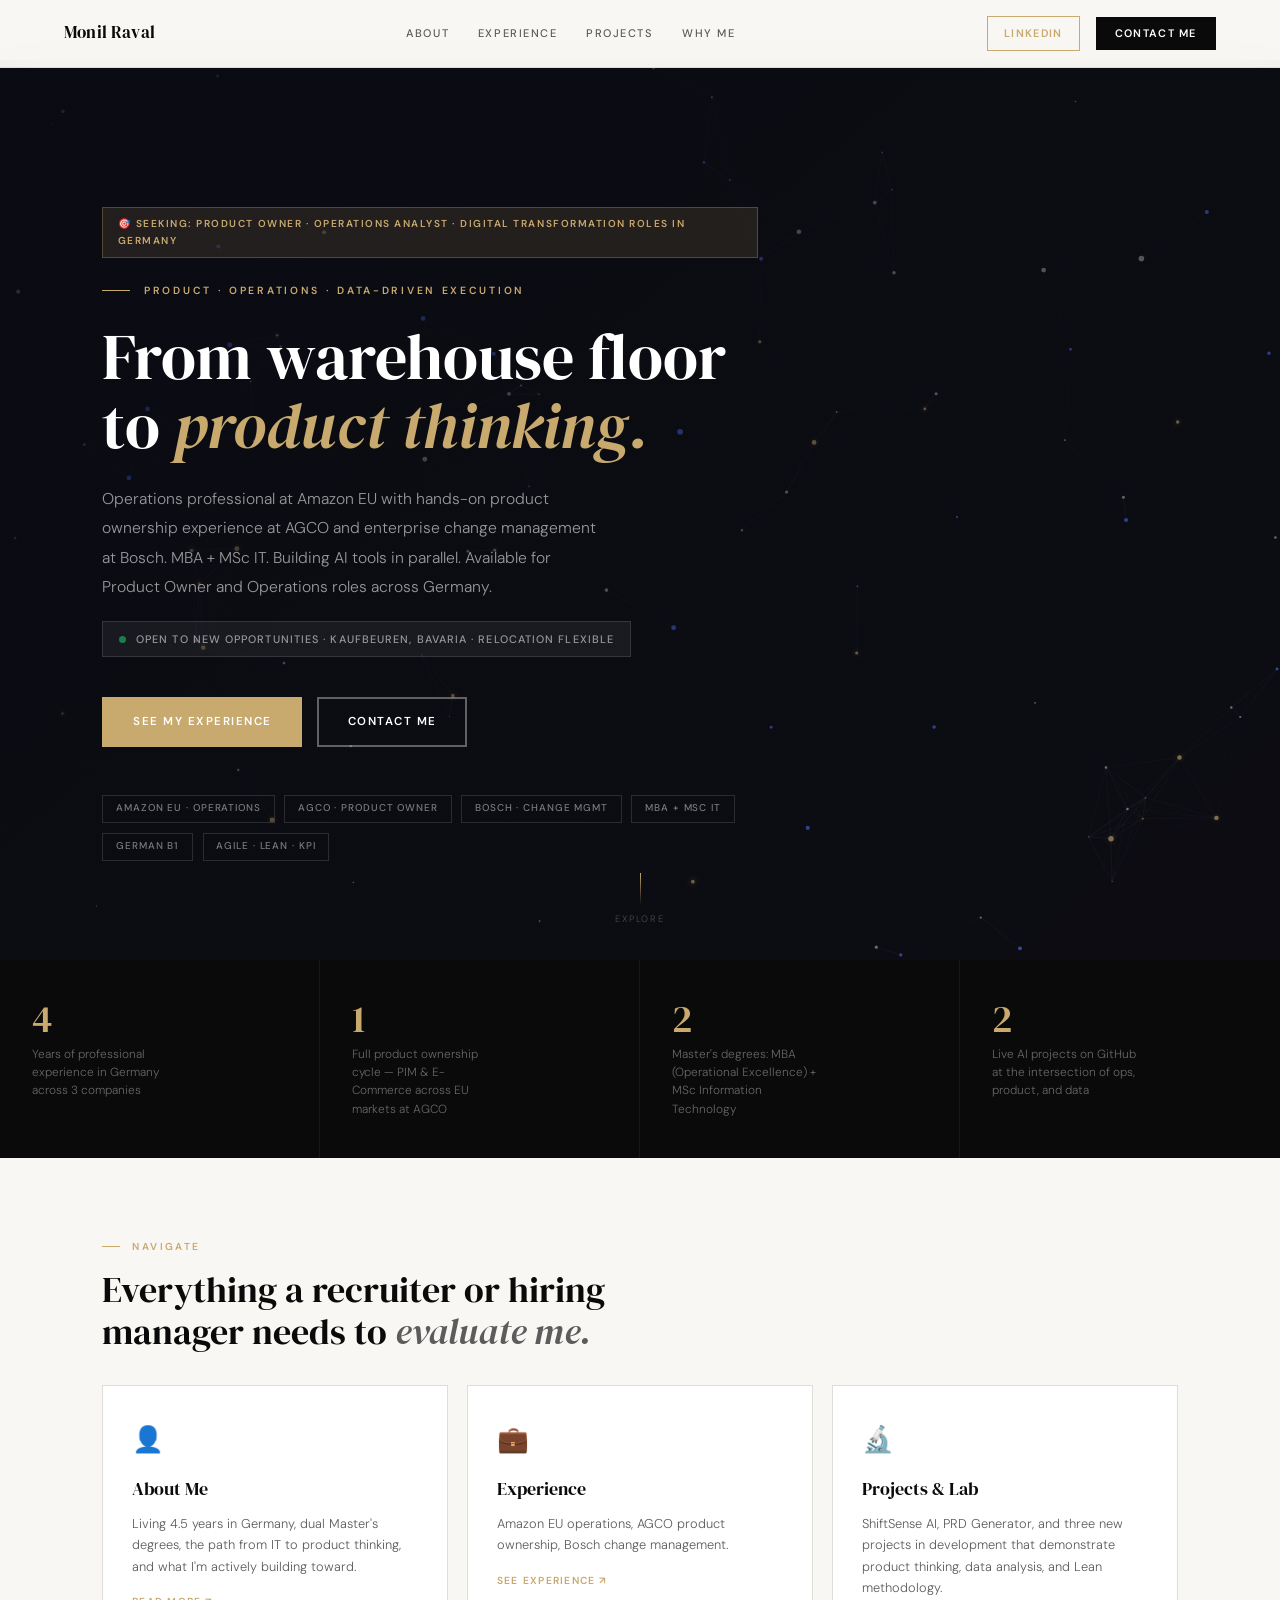
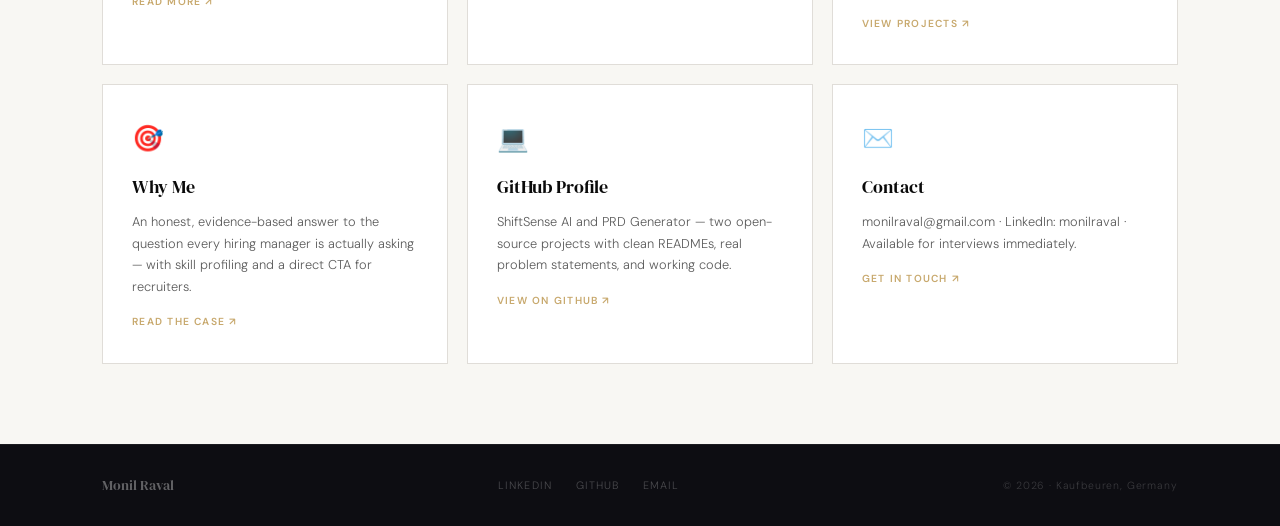
==== commit 2c522a1a: "index.html" ====
--- a/index.html
+++ b/index.html
@@ -352,13 +352,13 @@
       <div class="nc" onclick="go('about')">
         <div class="nc-icon">👤</div>
         <div class="nc-title">About Me</div>
-        <p class="nc-desc">My honest story — 4.5 years in Germany, dual Master's degrees, the path from IT to product thinking, and what I'm actively building toward.</p>
+        <p class="nc-desc">Living 4.5 years in Germany, dual Master's degrees, the path from IT to product thinking, and what I'm actively building toward.</p>
         <div class="nc-link">Read More ↗</div>
       </div>
       <div class="nc" onclick="go('experience')">
         <div class="nc-icon">💼</div>
         <div class="nc-title">Experience</div>
-        <p class="nc-desc">Amazon EU operations, AGCO product ownership, Bosch change management — written in Google XYZ format with real context and honest scope.</p>
+        <p class="nc-desc">Amazon EU operations, AGCO product ownership, Bosch change management.</p>
         <div class="nc-link">See Experience ↗</div>
       </div>
       <div class="nc" onclick="go('projects')">
@@ -405,7 +405,7 @@
 <div class="page" id="page-about">
   <div class="about-banner">
     <div class="stag stag-white">About Me</div>
-    <h1>4 years in Germany.<br><em>Building toward product leadership.</em></h1>
+    <h1>4.5 years in Germany.<br><em>Building toward product leadership.</em></h1>
     <p>An honest profile — where I am today, what I've done, what I'm learning, and where I'm going.</p>
   </div>
 
@@ -417,7 +417,7 @@
     <div class="story-grid">
       <div class="story-text">
         <div class="stag">My Story</div>
-        <h2>From Surat to <em>Bavaria.</em></h2>
+        <h2>From India to <em>Bavaria.</em></h2>
         <div class="bq">"I chose Germany because the problems are harder and the stakes are higher."</div>
         <p>I grew up in Surat, India, with an engineering mindset. After completing my BCA and then my MSc in Information Technology at GLS University, I had a deliberate choice to make: stay in a comfortable environment, or move to a country where precision, accountability, and long-term thinking are the minimum standard — not the aspiration.</p>
         <p>I chose Germany. I arrived with limited German, no professional network, and a clear hypothesis: that someone with technical depth, a genuine interest in how organisations operate, and the discipline to keep improving could build something meaningful in the German market.</p>
@@ -431,7 +431,7 @@
         <div class="aside-block"><div class="ab-label">Languages</div><div class="ab-text">English (Fluent, C1) · German (B1 — active daily use, advancing) · Gujarati (Native) · Hindi</div></div>
         <div class="aside-block"><div class="ab-label">Education</div><div class="ab-text">MBA Engineering — Hof University 2024 · MSc IT — GLS University 2019 · BCA — VNSGU 2012</div></div>
         <div class="aside-block"><div class="ab-label">Availability</div><div class="ab-text">Available for interviews immediately · Notice period negotiable · Open to part-time project work</div></div>
-        <div class="aside-block"><div class="ab-label">Contact</div><div class="ab-text">monilraval@gmail.com · +49 176 471 76978 · linkedin.com/in/monilraval</div></div>
+        <div class="aside-block"><div class="ab-label">Contact</div><div class="ab-text">monilraval@gmail.com · linkedin.com/in/monilraval</div></div>
       </div>
     </div>
   </div>
@@ -548,8 +548,8 @@
 <div class="page" id="page-experience">
   <div class="exp-banner">
     <div class="stag stag-white">Work Experience</div>
-    <h1>4 years. 3 companies.<br><em>One clear direction.</em></h1>
-    <p class="exp-banner p" style="font-size:0.97rem;color:rgba(255,255,255,0.5);max-width:540px;line-height:1.88;margin-top:0.5rem;">Written in Google XYZ format: Accomplished [X], measured by [Y], by doing [Z]. Honest scope, honest titles, real context.</p>
+    <h1>4.5 years. 3 companies.<br><em>One clear direction.</em></h1>
+    <p class="exp-banner p" style="font-size:0.97rem;color:rgba(255,255,255,0.5);max-width:540px;line-height:1.88;margin-top:0.5rem;"></p>
   </div>
 
   <div class="p1">
@@ -764,7 +764,7 @@
 <div class="page" id="page-whyme">
   <div class="wm-banner">
     <div class="stag stag-white">Why Me</div>
-    <h1>An honest case for<br><em>hiring Monil Raval.</em></h1>
+    <h1>An honest case for<br><em>hiring Me.</em></h1>
     <p class="wm-banner p" style="font-size:0.97rem;color:rgba(255,255,255,0.5);max-width:540px;line-height:1.88;margin-top:0.5rem;">Not marketing. A direct, evidence-based answer to what German hiring managers are actually evaluating — with honest self-assessment of where I am and where I'm heading.</p>
   </div>
 
@@ -812,14 +812,14 @@
   </div>
 
   <div class="p2">
-    <div class="stag">Honest Self-Assessment</div>
+    <div class="stag"> Self-Assessment</div>
     <h2>Where I'm strong. <em>Where I'm growing.</em></h2>
     <div class="bars-grid">
       <div>
         <div class="bar-row">
           <div class="bar-label-row"><span class="bar-label">Agile Product Ownership</span><span class="bar-pct">Strong</span></div>
           <div class="bar-track"><div class="bar-fill" style="width:78%"></div></div>
-          <div class="bar-note">12 months hands-on at AGCO. Confident with backlog, stories, ceremonies.</div>
+          <div class="bar-note">10 months hands-on at AGCO. Confident with backlog, stories, ceremonies.</div>
         </div>
         <div class="bar-row">
           <div class="bar-label-row"><span class="bar-label">Stakeholder Management</span><span class="bar-pct">Strong</span></div>
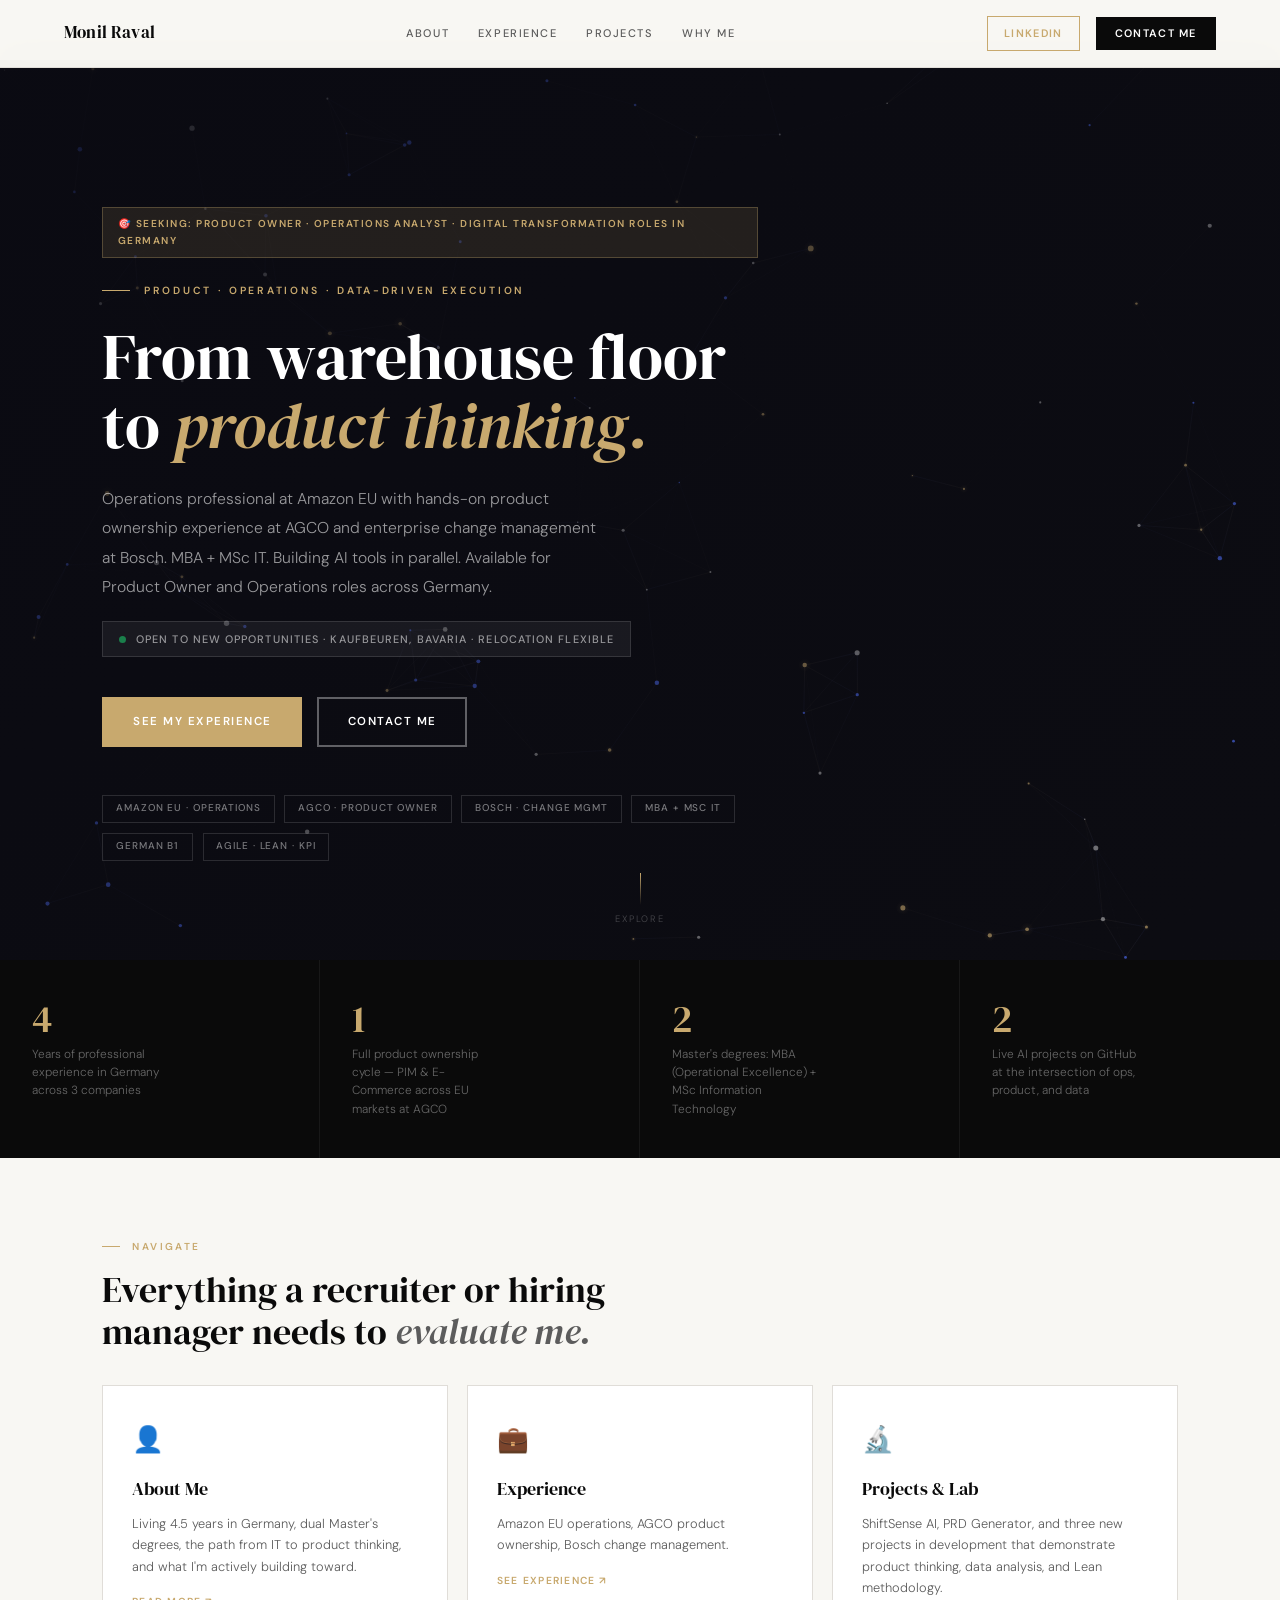
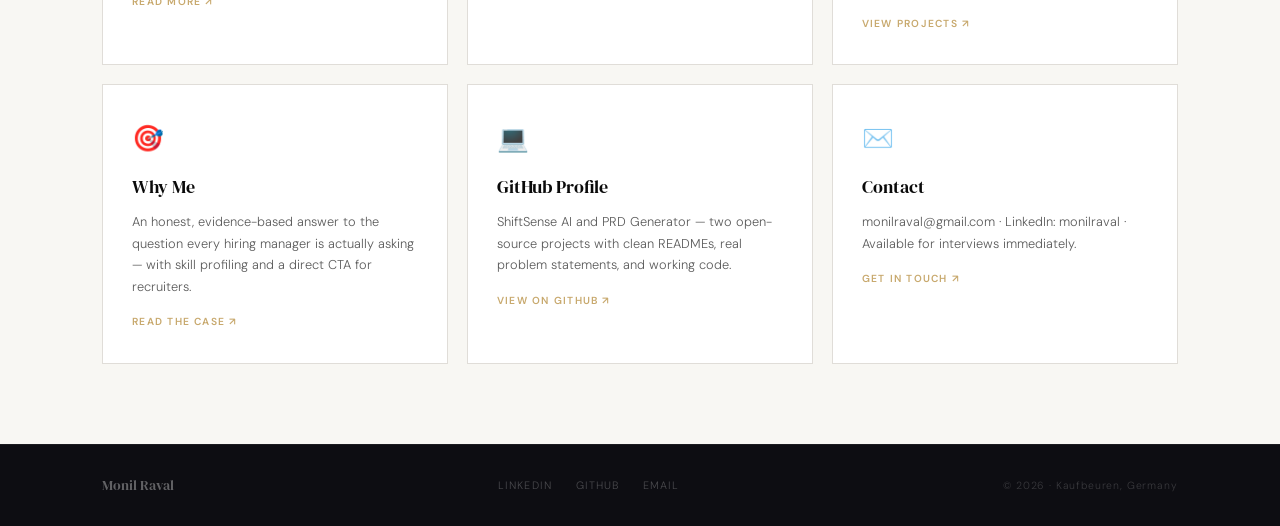
==== commit 583036ba: "index.html" ====
--- a/index.html
+++ b/index.html
@@ -422,7 +422,7 @@
         <p>I grew up in Surat, India, with an engineering mindset. After completing my BCA and then my MSc in Information Technology at GLS University, I had a deliberate choice to make: stay in a comfortable environment, or move to a country where precision, accountability, and long-term thinking are the minimum standard — not the aspiration.</p>
         <p>I chose Germany. I arrived with limited German, no professional network, and a clear hypothesis: that someone with technical depth, a genuine interest in how organisations operate, and the discipline to keep improving could build something meaningful in the German market.</p>
         <p>That hypothesis is being validated — slowly and honestly. At Bosch, I learned how enterprise change management works at scale. At AGCO, I owned a real product backlog for the first time and understood what it means to be accountable for a platform used across multiple countries. At Amazon, I'm experiencing how world-class operations actually function at the floor level — a perspective that most product managers never get.</p>
-        <p>In parallel, I'm building AI tools (ShiftSense AI, PRD Generator) and pushing my German from B1 toward B2. My career is 4 years old in Germany. The trajectory is deliberate and the destination is clear: Product Owner or Operations excellence roles where data, process, and stakeholder management intersect.</p>
+        <p>In parallel, I'm building AI tools (ShiftSense AI, PRD Generator) and pushing my German from B1 toward B2. My career is 4.5 years old in Germany. The trajectory is deliberate and the destination is clear: Product Owner or Operations excellence roles where data, process, and stakeholder management intersect.</p>
       </div>
       <div>
         <div class="stag">Quick Facts</div>
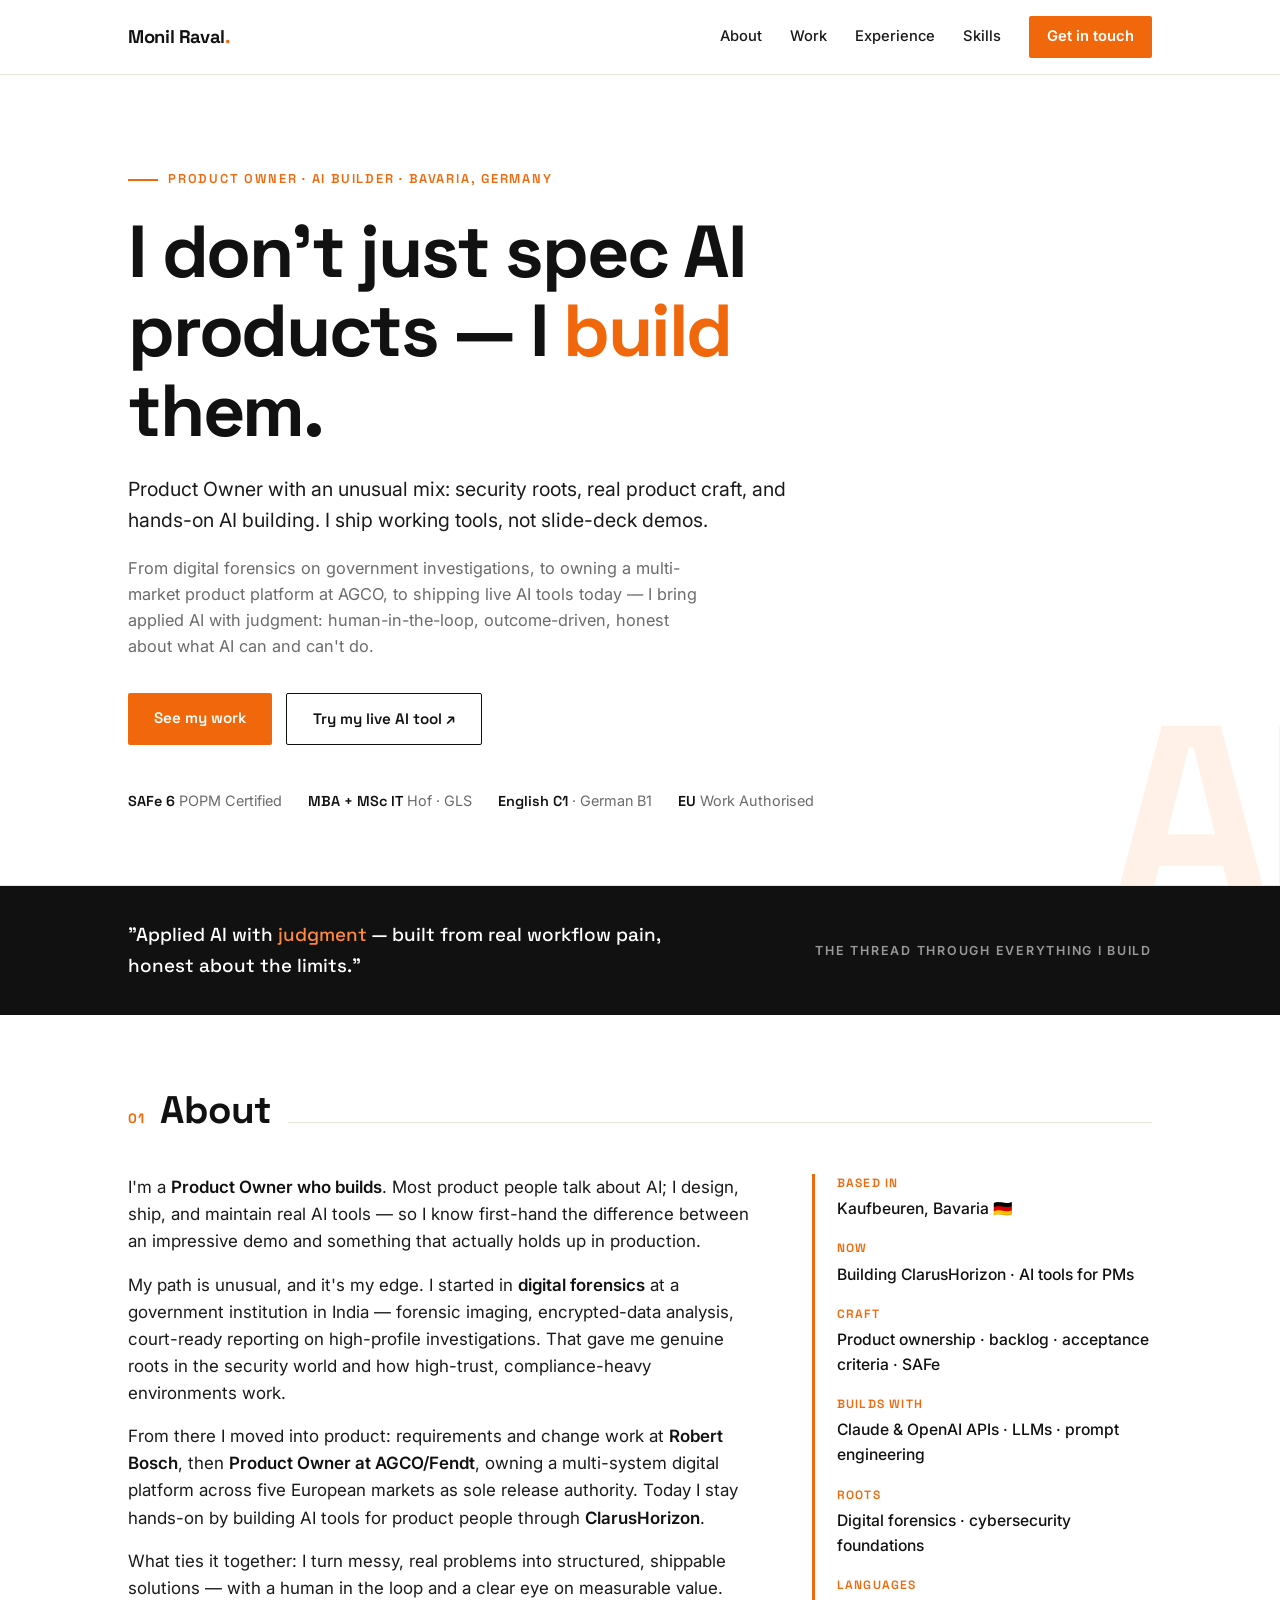
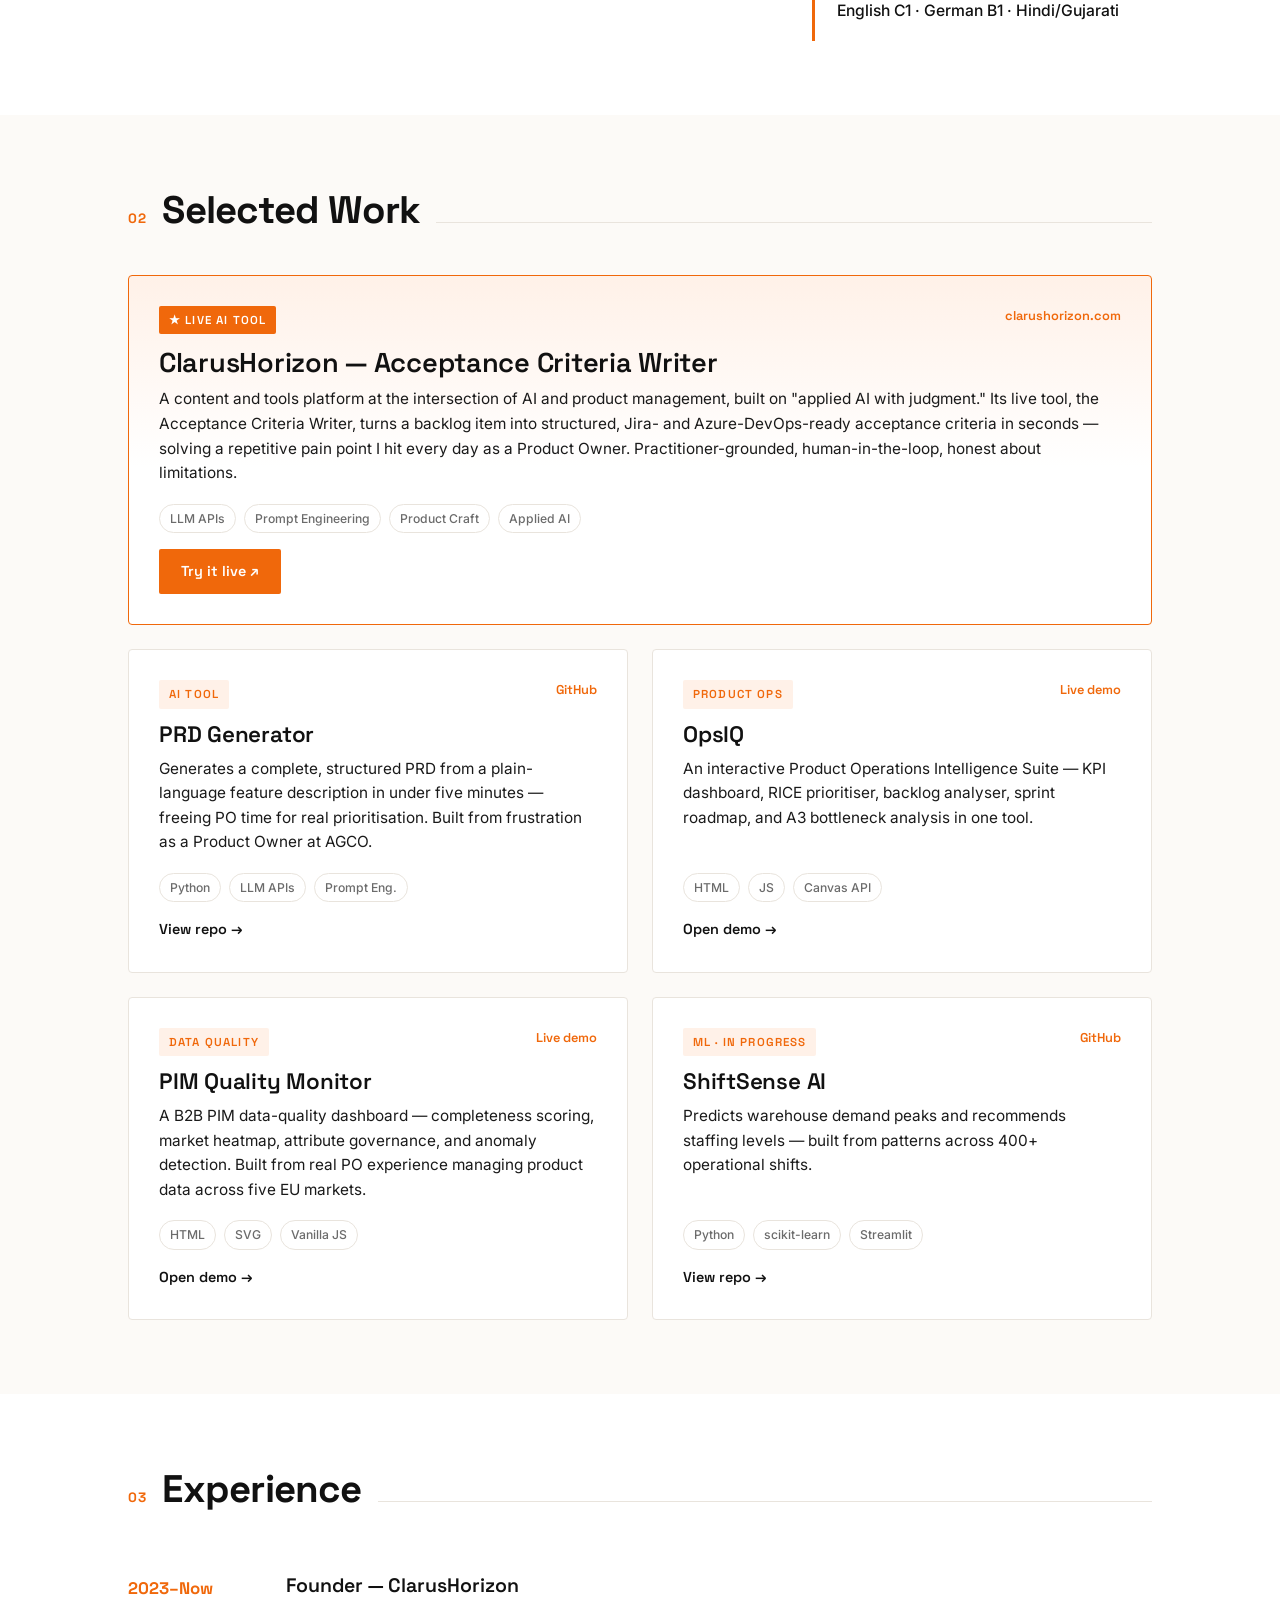
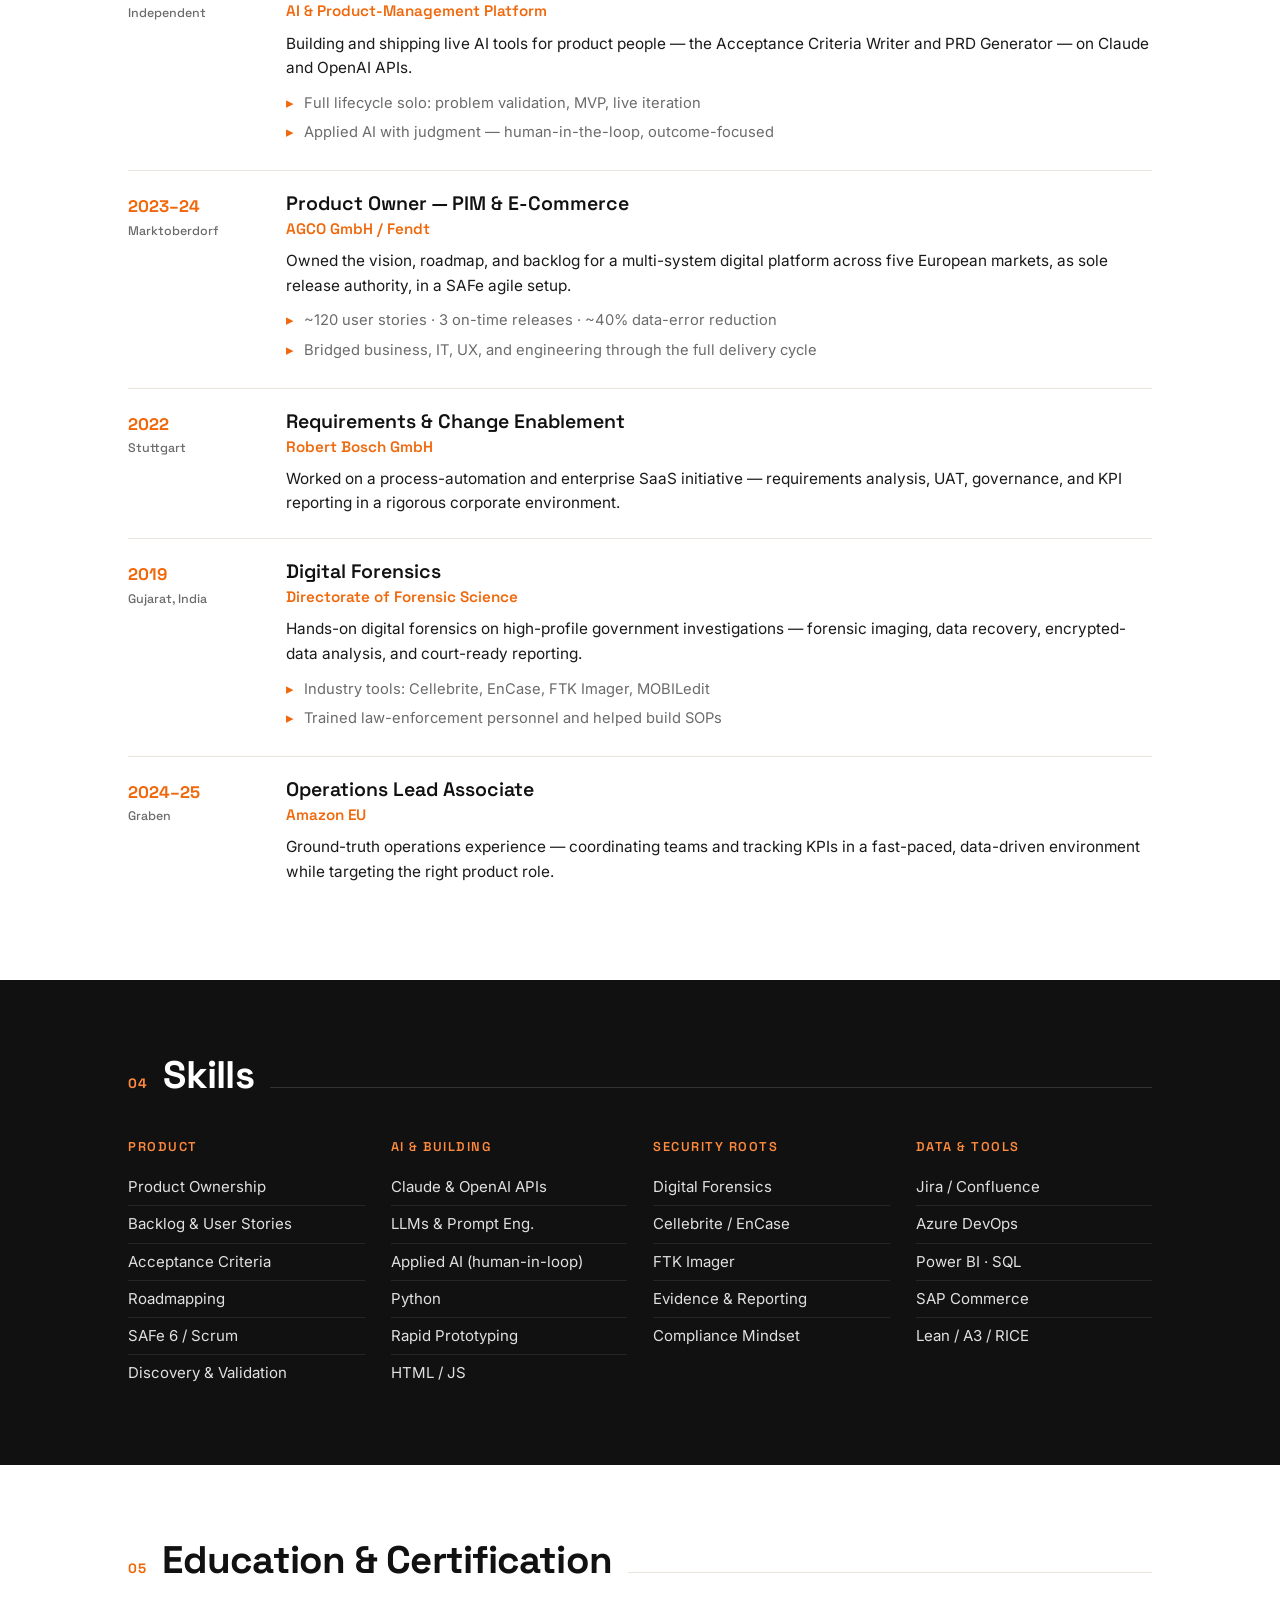
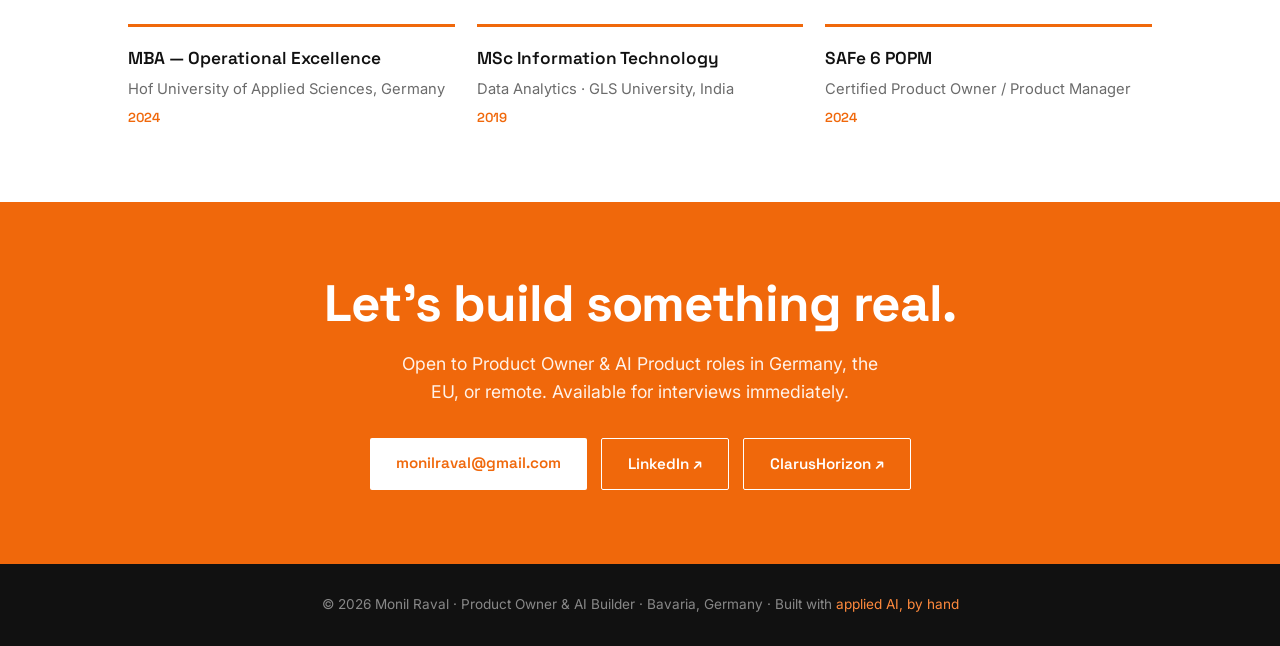
==== commit 3793dfb5: "Update print statement from 'Hello' to 'Goodbye'" ====
--- a/index.html
+++ b/index.html
@@ -1,963 +1,399 @@
 <!DOCTYPE html>
 <html lang="en">
 <head>
-<meta charset="UTF-8"/>
-<meta name="viewport" content="width=device-width, initial-scale=1.0"/>
-<title>Monil Raval | Product Owner & Operations Professional</title>
-<meta name="description" content="Monil Raval — Product Owner, Operations & Digital Transformation professional. Based in Kaufbeuren, Bavaria. MBA + MSc IT. Amazon, AGCO, Bosch experience."/>
-<link rel="preconnect" href="https://fonts.googleapis.com">
-<link href="https://fonts.googleapis.com/css2?family=DM+Serif+Display:ital@0;1&family=DM+Sans:opsz,wght@9..40,300;9..40,400;9..40,500;9..40,600&display=swap" rel="stylesheet">
+<meta charset="UTF-8">
+<meta name="viewport" content="width=device-width, initial-scale=1.0">
+<title>Monil Raval — Product Owner &amp; AI Builder</title>
+<meta name="description" content="Monil Raval — Product Owner who builds real AI tools. Security roots, product craft, applied AI with judgment. Bavaria, Germany.">
 <style>
-:root{
-  --ink:#0a0a0a;--muted:#5c5c5c;--line:#e0ddd8;
-  --accent:#c8a96e;--accent2:#4f6ef7;
-  --bg:#f8f7f3;--card:#f0efe9;--white:#fff;--dark:#0d0d12;
-  --green:#1a7f4b;
-}
-*,*::before,*::after{box-sizing:border-box;margin:0;padding:0;}
-html{scroll-behavior:smooth;}
-body{background:var(--bg);color:var(--ink);font-family:'DM Sans',sans-serif;font-weight:300;line-height:1.7;overflow-x:hidden;}
-
-/* ── NAV ── */
-nav{position:fixed;top:0;left:0;right:0;z-index:500;display:flex;justify-content:space-between;align-items:center;padding:1rem 5vw;background:rgba(248,247,243,0.97);backdrop-filter:blur(18px);border-bottom:1px solid var(--line);}
-.nav-logo{font-family:'DM Serif Display',serif;font-size:1.05rem;color:var(--ink);text-decoration:none;cursor:pointer;letter-spacing:0.01em;}
-.nav-links{display:flex;gap:0;list-style:none;}
-.nav-links li a{font-size:0.69rem;font-weight:500;letter-spacing:0.14em;text-transform:uppercase;color:var(--muted);text-decoration:none;padding:0.4rem 0.9rem;transition:color 0.2s;cursor:pointer;display:block;}
-.nav-links li a:hover,.nav-links li a.active{color:var(--ink);}
-.nav-links li a.active{border-bottom:2px solid var(--accent);}
-.nav-right{display:flex;align-items:center;gap:1rem;}
-.nav-cv{font-size:0.68rem;font-weight:600;letter-spacing:0.12em;text-transform:uppercase;color:var(--accent);border:1.5px solid var(--accent);padding:0.45rem 1rem;text-decoration:none;transition:all 0.2s;}
-.nav-cv:hover{background:var(--accent);color:var(--white);}
-.nav-cta{font-size:0.68rem;font-weight:600;letter-spacing:0.12em;text-transform:uppercase;color:var(--white);background:var(--ink);padding:0.48rem 1.2rem;text-decoration:none;transition:background 0.2s;}
-.nav-cta:hover{background:var(--accent);}
-.hamburger{display:none;flex-direction:column;gap:5px;cursor:pointer;}
-.hamburger span{display:block;width:20px;height:2px;background:var(--ink);}
-.mob-menu{display:none;position:fixed;top:60px;left:0;right:0;background:var(--white);border-bottom:1px solid var(--line);z-index:499;padding:1rem 6vw 1.5rem;flex-direction:column;gap:0;}
-.mob-menu a{font-size:0.78rem;font-weight:500;letter-spacing:0.12em;text-transform:uppercase;color:var(--muted);text-decoration:none;padding:0.75rem 0;border-bottom:1px solid var(--line);display:block;cursor:pointer;}
-.mob-menu a:last-child{border:none;}
-.mob-menu.open{display:flex;}
-
-/* ── PAGE SYSTEM ── */
-.page{display:none;min-height:100vh;padding-top:60px;}
-.page.active{display:block;}
-
-/* ── SHARED ── */
-.stag{font-size:0.63rem;font-weight:600;letter-spacing:0.24em;text-transform:uppercase;color:var(--accent);margin-bottom:0.85rem;display:flex;align-items:center;gap:0.75rem;}
-.stag::before{content:'';display:block;width:18px;height:1px;background:var(--accent);}
-.stag-white{color:var(--accent);}
-.stag-white::before{background:var(--accent);}
-h2{font-family:'DM Serif Display',serif;font-size:clamp(1.8rem,2.8vw,2.6rem);font-weight:400;line-height:1.18;margin-bottom:2rem;}
-h2 em{font-style:italic;color:var(--muted);}
-h3{font-family:'DM Serif Display',serif;font-size:1.3rem;font-weight:400;margin-bottom:0.6rem;}
-.p1{padding:5rem 8vw;}
-.p2{padding:5rem 8vw;background:var(--card);}
-.p3{padding:5rem 8vw;background:var(--dark);}
-.divider{height:1px;background:var(--line);}
-.btn-gold{font-size:0.72rem;font-weight:600;letter-spacing:0.13em;text-transform:uppercase;color:var(--white);background:var(--accent);padding:0.8rem 1.8rem;text-decoration:none;border:2px solid var(--accent);transition:all 0.25s;display:inline-block;cursor:pointer;}
-.btn-gold:hover{background:transparent;color:var(--accent);}
-.btn-dark{font-size:0.72rem;font-weight:600;letter-spacing:0.13em;text-transform:uppercase;color:var(--white);background:var(--ink);padding:0.8rem 1.8rem;text-decoration:none;border:2px solid var(--ink);transition:all 0.25s;display:inline-block;cursor:pointer;}
-.btn-dark:hover{background:var(--accent);border-color:var(--accent);}
-.btn-outline{font-size:0.72rem;font-weight:600;letter-spacing:0.13em;text-transform:uppercase;color:var(--ink);padding:0.8rem 1.8rem;text-decoration:none;border:2px solid var(--ink);transition:all 0.25s;display:inline-block;cursor:pointer;}
-.btn-outline:hover{background:var(--ink);color:var(--white);}
-.chip-set{display:flex;gap:0.6rem;flex-wrap:wrap;}
-.chip{font-size:0.62rem;font-weight:500;letter-spacing:0.09em;text-transform:uppercase;color:rgba(255,255,255,0.45);border:1px solid rgba(255,255,255,0.13);padding:0.3rem 0.8rem;}
-.tag{font-size:0.58rem;font-weight:600;letter-spacing:0.1em;text-transform:uppercase;padding:0.22rem 0.65rem;background:var(--card);color:var(--muted);display:inline-block;}
-.tags{display:flex;flex-wrap:wrap;gap:0.38rem;}
-
-/* ══════════════════════
-   PAGE: HOME
-══════════════════════ */
-.hero{position:relative;min-height:100vh;display:flex;align-items:center;overflow:hidden;background:var(--dark);}
-#heroCanvas{position:absolute;inset:0;width:100%;height:100%;}
-.hero-ov{position:absolute;inset:0;background:linear-gradient(140deg,rgba(10,10,18,0.88) 0%,rgba(10,10,18,0.3) 100%);}
-.hero-body{position:relative;z-index:10;padding:8rem 8vw 5rem;max-width:860px;}
-.hero-eyebrow{font-size:0.65rem;font-weight:600;letter-spacing:0.26em;text-transform:uppercase;color:var(--accent);margin-bottom:1.4rem;display:flex;align-items:center;gap:0.85rem;}
-.hero-eyebrow::before{content:'';display:block;width:28px;height:1px;background:var(--accent);}
-.hero h1{font-family:'DM Serif Display',serif;font-size:clamp(2.6rem,5vw,4.6rem);line-height:1.08;font-weight:400;color:var(--white);margin-bottom:1.5rem;}
-.hero h1 em{font-style:italic;color:var(--accent);}
-.hero-sub{font-size:0.98rem;color:rgba(255,255,255,0.58);max-width:500px;margin-bottom:1.2rem;line-height:1.88;}
-
-/* Honest status bar */
-.status-bar{display:inline-flex;align-items:center;gap:0.6rem;background:rgba(255,255,255,0.06);border:1px solid rgba(255,255,255,0.12);padding:0.5rem 1rem;margin-bottom:2.5rem;}
-.status-dot{width:7px;height:7px;border-radius:50%;background:var(--green);flex-shrink:0;animation:pulse-dot 2s ease infinite;}
-@keyframes pulse-dot{0%,100%{opacity:1;}50%{opacity:0.4;}}
-.status-text{font-size:0.68rem;font-weight:500;letter-spacing:0.1em;color:rgba(255,255,255,0.55);text-transform:uppercase;}
-
-.hero-actions{display:flex;gap:0.9rem;flex-wrap:wrap;margin-bottom:3rem;}
-.hero-chips{display:flex;gap:0.6rem;flex-wrap:wrap;}
-
-/* target badge */
-.target-badge{display:inline-flex;align-items:center;gap:0.5rem;background:rgba(200,169,110,0.12);border:1px solid rgba(200,169,110,0.3);padding:0.45rem 0.9rem;margin-bottom:1.5rem;}
-.target-badge-label{font-size:0.63rem;font-weight:600;letter-spacing:0.15em;text-transform:uppercase;color:var(--accent);}
-
-.scroll-hint{position:absolute;bottom:2rem;left:50%;transform:translateX(-50%);display:flex;flex-direction:column;align-items:center;gap:0.45rem;color:rgba(255,255,255,0.25);font-size:0.58rem;letter-spacing:0.2em;text-transform:uppercase;}
-.scroll-line{width:1px;height:32px;background:linear-gradient(to bottom,var(--accent),transparent);animation:sp 2s ease infinite;}
-@keyframes sp{0%,100%{opacity:0.3;}50%{opacity:1;}}
-
-/* metrics */
-.metrics{background:var(--ink);display:grid;grid-template-columns:repeat(4,1fr);}
-.met{padding:2.5rem 2rem;border-right:1px solid rgba(255,255,255,0.06);}
-.met:last-child{border-right:none;}
-.met-n{font-family:'DM Serif Display',serif;font-size:clamp(1.9rem,3vw,2.8rem);color:var(--accent);line-height:1;margin-bottom:0.4rem;}
-.met-d{font-size:0.74rem;color:rgba(255,255,255,0.38);line-height:1.55;max-width:150px;}
-
-/* home nav cards */
-.nav-cards{display:grid;grid-template-columns:repeat(3,1fr);gap:1.2rem;}
-.nc{background:var(--white);border:1px solid var(--line);padding:2rem 1.8rem;cursor:pointer;transition:all 0.25s;position:relative;overflow:hidden;}
-.nc::before{content:'';position:absolute;top:0;left:0;right:0;height:3px;background:linear-gradient(90deg,var(--accent),var(--accent2));transform:scaleX(0);transform-origin:left;transition:transform 0.28s;}
-.nc:hover{transform:translateY(-3px);box-shadow:0 10px 32px rgba(0,0,0,0.07);border-color:transparent;}
-.nc:hover::before{transform:scaleX(1);}
-.nc-icon{font-size:1.6rem;margin-bottom:0.8rem;}
-.nc-title{font-family:'DM Serif Display',serif;font-size:1.1rem;margin-bottom:0.5rem;}
-.nc-desc{font-size:0.8rem;color:var(--muted);line-height:1.68;margin-bottom:1rem;}
-.nc-link{font-size:0.64rem;font-weight:600;letter-spacing:0.12em;text-transform:uppercase;color:var(--accent);}
-
-/* ══════════════════════
-   PAGE: ABOUT
-══════════════════════ */
-.about-banner{background:var(--dark);padding:5rem 8vw 3.5rem;position:relative;overflow:hidden;}
-.about-banner::after{content:'';position:absolute;top:-120px;right:-120px;width:480px;height:480px;border-radius:50%;background:radial-gradient(circle,rgba(200,169,110,0.1) 0%,transparent 65%);pointer-events:none;}
-.about-banner h1{font-family:'DM Serif Display',serif;font-size:clamp(2.2rem,4vw,3.6rem);color:var(--white);font-weight:400;line-height:1.1;margin-bottom:1.2rem;}
-.about-banner h1 em{color:var(--accent);font-style:italic;}
-.about-banner p{font-size:0.97rem;color:rgba(255,255,255,0.5);max-width:540px;line-height:1.88;}
-
-/* honest positioning note */
-.honesty-box{background:rgba(200,169,110,0.08);border:1px solid rgba(200,169,110,0.25);border-left:3px solid var(--accent);padding:1.2rem 1.5rem;margin-bottom:2.5rem;}
-.hb-label{font-size:0.6rem;font-weight:600;letter-spacing:0.18em;text-transform:uppercase;color:var(--accent);margin-bottom:0.4rem;}
-.hb-text{font-size:0.85rem;color:var(--muted);line-height:1.7;}
-
-.story-grid{display:grid;grid-template-columns:1fr 1fr;gap:4.5rem;align-items:start;}
-.story-text p{font-size:0.95rem;color:var(--muted);line-height:1.9;margin-bottom:1.1rem;}
-.bq{font-family:'DM Serif Display',serif;font-size:1.45rem;line-height:1.42;color:var(--ink);border-left:3px solid var(--accent);padding-left:1.4rem;margin:1.8rem 0;}
-.aside-block{background:var(--white);padding:1.4rem 1.5rem;border-left:3px solid var(--accent);margin-bottom:0.85rem;}
-.ab-label{font-size:0.59rem;font-weight:600;letter-spacing:0.18em;text-transform:uppercase;color:var(--accent);margin-bottom:0.35rem;}
-.ab-text{font-size:0.84rem;color:var(--muted);line-height:1.62;}
-
-/* skills grid */
-.skills-grid{display:grid;grid-template-columns:repeat(3,1fr);gap:1px;background:var(--line);}
-.sg{background:var(--white);padding:2rem 1.8rem;}
-.sg-title{font-size:0.62rem;font-weight:600;letter-spacing:0.18em;text-transform:uppercase;color:var(--accent);margin-bottom:0.9rem;}
-.sg-items{display:flex;flex-direction:column;gap:0.45rem;}
-.sg-item{font-size:0.83rem;color:var(--muted);display:flex;align-items:center;gap:0.45rem;}
-.sg-item::before{content:'▸';color:var(--accent);font-size:0.58rem;flex-shrink:0;}
-
-/* education */
-.edu-grid{display:grid;grid-template-columns:repeat(3,1fr);gap:1.5rem;}
-.edu-card{padding:2rem;border:1px solid rgba(255,255,255,0.08);transition:border-color 0.25s;}
-.edu-card:hover{border-color:var(--accent);}
-.edu-deg{font-family:'DM Serif Display',serif;font-size:1rem;color:var(--white);margin-bottom:0.45rem;}
-.edu-school{font-size:0.76rem;color:var(--accent);margin-bottom:0.2rem;}
-.edu-year{font-size:0.7rem;color:rgba(255,255,255,0.28);}
-
-/* ══════════════════════
-   PAGE: EXPERIENCE
-══════════════════════ */
-.exp-banner{background:var(--dark);padding:5rem 8vw 3.5rem;}
-.exp-banner h1{font-family:'DM Serif Display',serif;font-size:clamp(2.2rem,4vw,3.6rem);color:var(--white);font-weight:400;line-height:1.1;margin-bottom:1.2rem;}
-.exp-banner h1 em{color:var(--accent);font-style:italic;}
-.exp-banner p{font-size:0.97rem;color:rgba(255,255,255,0.5);max-width:540px;line-height:1.88;}
-
-/* Google XYZ format: Accomplished X, measured by Y, by doing Z */
-.exp-item{display:grid;grid-template-columns:260px 1fr;gap:2.8rem;padding:3rem 0;border-bottom:1px solid var(--line);}
-.exp-item:first-child{border-top:1px solid var(--line);}
-.exp-co{font-size:0.65rem;font-weight:600;letter-spacing:0.16em;text-transform:uppercase;color:var(--accent);margin-bottom:0.3rem;}
-.exp-date{font-size:0.76rem;color:var(--muted);margin-bottom:0.3rem;}
-.exp-loc{font-size:0.73rem;color:var(--muted);margin-bottom:0.7rem;}
-.exp-level{font-size:0.62rem;font-weight:600;letter-spacing:0.12em;text-transform:uppercase;padding:0.2rem 0.6rem;background:rgba(200,169,110,0.1);color:var(--accent);display:inline-block;margin-bottom:0.5rem;}
-.exp-role{font-family:'DM Serif Display',serif;font-size:1.4rem;margin-bottom:0.8rem;}
-.exp-context{font-size:0.86rem;color:var(--muted);line-height:1.78;margin-bottom:1rem;font-style:italic;border-left:2px solid var(--line);padding-left:1rem;}
-.exp-xyz{display:flex;flex-direction:column;gap:0.7rem;margin-bottom:1.1rem;}
-.xyz{font-size:0.86rem;color:var(--ink);line-height:1.68;display:flex;align-items:flex-start;gap:0.7rem;}
-.xyz::before{content:'→';color:var(--accent);font-size:0.7rem;margin-top:0.2rem;flex-shrink:0;}
-.xyz strong{color:var(--ink);font-weight:600;}
-
-/* career path indicator */
-.path-box{background:rgba(79,110,247,0.06);border:1px solid rgba(79,110,247,0.2);border-left:3px solid var(--accent2);padding:1rem 1.2rem;margin-bottom:1rem;}
-.path-label{font-size:0.59rem;font-weight:600;letter-spacing:0.16em;text-transform:uppercase;color:var(--accent2);margin-bottom:0.3rem;}
-.path-text{font-size:0.82rem;color:var(--muted);line-height:1.62;}
-
-/* ══════════════════════
-   PAGE: PROJECTS
-══════════════════════ */
-.proj-banner{background:var(--dark);padding:5rem 8vw 3.5rem;position:relative;overflow:hidden;}
-.proj-banner::after{content:'';position:absolute;top:-80px;right:-80px;width:400px;height:400px;border-radius:50%;background:radial-gradient(circle,rgba(79,110,247,0.12) 0%,transparent 65%);pointer-events:none;}
-.proj-banner h1{font-family:'DM Serif Display',serif;font-size:clamp(2.2rem,4vw,3.6rem);color:var(--white);font-weight:400;line-height:1.1;margin-bottom:1.2rem;}
-.proj-banner h1 em{color:var(--accent);font-style:italic;}
-.proj-banner p{font-size:0.97rem;color:rgba(255,255,255,0.5);max-width:540px;line-height:1.88;}
-
-.proj-grid{display:grid;grid-template-columns:1fr 1fr;gap:2rem;}
-.proj-card{background:var(--white);border:1px solid var(--line);padding:2.4rem;position:relative;overflow:hidden;transition:all 0.28s;}
-.proj-card::before{content:'';position:absolute;top:0;left:0;right:0;height:4px;background:linear-gradient(90deg,var(--accent),var(--accent2));}
-.proj-card:hover{border-color:var(--accent);box-shadow:0 14px 44px rgba(0,0,0,0.09);transform:translateY(-4px);}
-.proj-top{display:flex;justify-content:space-between;align-items:flex-start;margin-bottom:0.9rem;}
-.proj-type{font-size:0.58rem;font-weight:600;letter-spacing:0.16em;text-transform:uppercase;color:var(--accent);background:rgba(200,169,110,0.09);padding:0.2rem 0.6rem;}
-.proj-gh{font-size:0.68rem;font-weight:500;color:var(--muted);text-decoration:none;display:flex;align-items:center;gap:0.3rem;transition:color 0.2s;}
-.proj-gh:hover{color:var(--ink);}
-.proj-title{font-family:'DM Serif Display',serif;font-size:1.5rem;line-height:1.18;margin-bottom:0.7rem;}
-.proj-problem{font-size:0.79rem;font-weight:600;letter-spacing:0.08em;text-transform:uppercase;color:var(--muted);margin-bottom:0.4rem;}
-.proj-desc{font-size:0.86rem;color:var(--muted);line-height:1.78;margin-bottom:1.2rem;}
-.proj-stack{display:flex;flex-wrap:wrap;gap:0.4rem;margin-bottom:1.2rem;}
-.proj-stag{font-size:0.58rem;font-weight:600;letter-spacing:0.09em;text-transform:uppercase;padding:0.2rem 0.6rem;background:var(--card);color:var(--muted);}
-.proj-impact{font-size:0.82rem;color:var(--ink);font-weight:500;border-top:1px solid var(--line);padding-top:0.9rem;line-height:1.62;margin-bottom:1rem;}
-.proj-impact span{color:var(--accent);font-weight:600;}
-.proj-btn{display:inline-flex;align-items:center;gap:0.4rem;font-size:0.68rem;font-weight:600;letter-spacing:0.1em;text-transform:uppercase;color:var(--ink);text-decoration:none;border-bottom:1px solid var(--ink);padding-bottom:0.08rem;transition:color 0.2s,border-color 0.2s;}
-.proj-btn:hover{color:var(--accent);border-color:var(--accent);}
-.proj-wip{background:var(--card);border:1px dashed var(--line);padding:2.4rem;display:flex;flex-direction:column;align-items:flex-start;justify-content:center;}
-.proj-wip-icon{font-size:1.8rem;margin-bottom:0.8rem;}
-.proj-wip-title{font-family:'DM Serif Display',serif;font-size:1.2rem;margin-bottom:0.5rem;}
-.proj-wip-text{font-size:0.83rem;color:var(--muted);line-height:1.7;margin-bottom:0.8rem;}
-.proj-wip-eta{font-size:0.62rem;font-weight:600;letter-spacing:0.14em;text-transform:uppercase;color:var(--accent2);background:rgba(79,110,247,0.08);padding:0.22rem 0.6rem;display:inline-block;}
-
-/* ══════════════════════
-   PAGE: WHY ME
-══════════════════════ */
-.wm-banner{background:var(--dark);padding:5rem 8vw 3.5rem;position:relative;overflow:hidden;}
-.wm-banner::after{content:'';position:absolute;bottom:-100px;left:-100px;width:450px;height:450px;border-radius:50%;background:radial-gradient(circle,rgba(79,110,247,0.1) 0%,transparent 65%);pointer-events:none;}
-.wm-banner h1{font-family:'DM Serif Display',serif;font-size:clamp(2.2rem,4vw,3.6rem);color:var(--white);font-weight:400;line-height:1.1;margin-bottom:1.2rem;}
-.wm-banner h1 em{color:var(--accent);font-style:italic;}
-.wm-banner p{font-size:0.97rem;color:rgba(255,255,255,0.5);max-width:540px;line-height:1.88;}
-
-.wm-3col{display:grid;grid-template-columns:repeat(3,1fr);gap:1px;background:var(--line);}
-.wm-card{background:var(--white);padding:2.5rem 2.2rem;}
-.wm-num{font-family:'DM Serif Display',serif;font-size:2.2rem;color:var(--accent);line-height:1;margin-bottom:0.9rem;}
-.wm-title{font-family:'DM Serif Display',serif;font-size:1.12rem;margin-bottom:0.75rem;}
-.wm-body{font-size:0.83rem;color:var(--muted);line-height:1.78;margin-bottom:1.1rem;}
-.wm-list{display:flex;flex-direction:column;gap:0.45rem;}
-.wm-item{font-size:0.79rem;color:var(--ink);display:flex;align-items:flex-start;gap:0.5rem;}
-.wm-item::before{content:'→';color:var(--accent);font-size:0.67rem;margin-top:0.2rem;flex-shrink:0;}
-
-/* skill bars */
-.bars-grid{display:grid;grid-template-columns:1fr 1fr;gap:2.5rem 4rem;align-items:start;}
-.bar-row{margin-bottom:1.1rem;}
-.bar-label-row{display:flex;justify-content:space-between;margin-bottom:0.4rem;}
-.bar-label{font-size:0.7rem;font-weight:500;color:var(--ink);}
-.bar-pct{font-size:0.7rem;font-weight:600;color:var(--accent);}
-.bar-track{height:6px;background:var(--line);}
-.bar-fill{height:6px;background:linear-gradient(90deg,var(--accent),var(--accent2));}
-.bar-note{font-size:0.66rem;color:var(--muted);margin-top:0.25rem;font-style:italic;}
-
-/* recruiter CTA */
-.recruiter-cta{background:var(--ink);padding:4.5rem 8vw;display:grid;grid-template-columns:1fr auto;gap:3rem;align-items:center;}
-.rcta-text h3{font-family:'DM Serif Display',serif;font-size:1.9rem;color:var(--white);font-weight:400;margin-bottom:0.6rem;}
-.rcta-text p{font-size:0.92rem;color:rgba(255,255,255,0.5);max-width:480px;line-height:1.78;}
-.rcta-actions{display:flex;flex-direction:column;gap:0.8rem;min-width:200px;}
-
-/* ══════════════════════
-   FOOTER
-══════════════════════ */
-.ft{background:var(--dark);padding:1.8rem 8vw;display:flex;justify-content:space-between;align-items:center;border-top:1px solid rgba(255,255,255,0.06);}
-.ft-name{font-family:'DM Serif Display',serif;font-size:0.88rem;color:rgba(255,255,255,0.35);}
-.ft-links{display:flex;gap:1.5rem;}
-.ft-links a{font-size:0.67rem;color:rgba(255,255,255,0.25);text-decoration:none;letter-spacing:0.1em;text-transform:uppercase;transition:color 0.2s;}
-.ft-links a:hover{color:var(--accent);}
-.ft-copy{font-size:0.65rem;color:rgba(255,255,255,0.18);letter-spacing:0.08em;}
-
-/* ── RESPONSIVE ── */
-@media(max-width:960px){
-  .nav-links{display:none;}
-  .nav-right .nav-cv{display:none;}
-  .hamburger{display:flex;}
-  .metrics{grid-template-columns:repeat(2,1fr);}
-  .met{border-right:none;border-bottom:1px solid rgba(255,255,255,0.06);padding:1.8rem 1.5rem;}
-  .met:nth-child(odd){border-right:1px solid rgba(255,255,255,0.06);}
-  .met:nth-child(3),.met:nth-child(4){border-bottom:none;}
-  .nav-cards{grid-template-columns:1fr;}
-  .p1,.p2,.p3{padding:3.5rem 6vw;}
-  .story-grid{grid-template-columns:1fr;gap:2.5rem;}
-  .skills-grid{grid-template-columns:1fr;}
-  .edu-grid{grid-template-columns:1fr;}
-  .exp-item{grid-template-columns:1fr;gap:0.5rem;}
-  .proj-grid{grid-template-columns:1fr;}
-  .wm-3col{grid-template-columns:1fr;}
-  .bars-grid{grid-template-columns:1fr;gap:0;}
-  .recruiter-cta{grid-template-columns:1fr;gap:1.5rem;}
-  .ft{flex-direction:column;gap:1rem;text-align:center;}
-  .ft-links{flex-wrap:wrap;justify-content:center;}
-  h2{font-size:1.7rem;}
-  .hero h1{font-size:2.3rem;}
-}
+  @import url('https://fonts.googleapis.com/css2?family=Space+Grotesk:wght@400;500;600;700&family=Inter:wght@400;500;600&display=swap');
+
+  :root{
+    --orange:#F0680B;        /* primary accent */
+    --orange-soft:#FF8A3D;   /* lighter accent */
+    --orange-tint:#FFF1E8;   /* pale wash */
+    --white:#FFFFFF;
+    --paper:#FCFAF7;         /* off-white surface */
+    --black:#111111;         /* text */
+    --ink:#1A1A1A;
+    --line:#E9E4DD;
+    --grey:#6B6B6B;
+  }
+  *{margin:0;padding:0;box-sizing:border-box}
+  html{scroll-behavior:smooth}
+  body{font-family:'Inter',sans-serif;color:var(--black);background:var(--white);line-height:1.6;-webkit-font-smoothing:antialiased}
+  h1,h2,h3,h4{font-family:'Space Grotesk',sans-serif;color:var(--black);line-height:1.08;font-weight:600}
+  a{color:inherit;text-decoration:none}
+  .wrap{max-width:1080px;margin:0 auto;padding:0 28px}
+  ::selection{background:var(--orange);color:#fff}
+
+  /* nav */
+  nav{position:sticky;top:0;z-index:50;background:rgba(255,255,255,.9);backdrop-filter:blur(10px);border-bottom:1px solid var(--line)}
+  nav .wrap{display:flex;justify-content:space-between;align-items:center;padding:16px 28px}
+  .logo{font-family:'Space Grotesk';font-weight:700;font-size:1.15rem;letter-spacing:-.02em}
+  .logo .dot{color:var(--orange)}
+  .navlinks{display:flex;gap:28px;align-items:center;font-size:.92rem;font-weight:500}
+  .navlinks a{color:var(--ink);transition:color .2s}
+  .navlinks a:hover{color:var(--orange)}
+  .nav-cta{background:var(--orange);color:#fff!important;padding:9px 18px;border-radius:2px;font-weight:600}
+  .nav-cta:hover{background:#d85a05}
+  .menu-btn{display:none;background:none;border:none;font-size:1.4rem;cursor:pointer;color:var(--black)}
+
+  /* hero */
+  .hero{padding:88px 0 72px;border-bottom:1px solid var(--line);position:relative;overflow:hidden}
+  .hero .eyebrow{display:inline-flex;align-items:center;gap:10px;font-family:'Space Grotesk';font-size:.8rem;letter-spacing:.14em;text-transform:uppercase;color:var(--orange);font-weight:600;margin-bottom:22px}
+  .hero .eyebrow::before{content:"";width:30px;height:2px;background:var(--orange)}
+  .hero h1{font-size:clamp(2.6rem,6.5vw,4.6rem);font-weight:700;letter-spacing:-.03em;margin-bottom:24px;max-width:16ch}
+  .hero h1 .hl{position:relative;color:var(--orange);white-space:nowrap}
+  .hero p.lead{font-size:1.22rem;max-width:56ch;color:var(--ink);margin-bottom:18px}
+  .hero p.sub{font-size:1.02rem;max-width:58ch;color:var(--grey);margin-bottom:34px}
+  .hero-cta{display:flex;gap:14px;flex-wrap:wrap}
+  .btn{padding:13px 26px;border-radius:2px;font-weight:600;font-size:.95rem;font-family:'Space Grotesk';transition:all .2s;cursor:pointer;display:inline-block;border:none}
+  .btn-primary{background:var(--orange);color:#fff}
+  .btn-primary:hover{background:#d85a05;transform:translateY(-2px)}
+  .btn-ghost{background:transparent;color:var(--black);border:1.5px solid var(--black)}
+  .btn-ghost:hover{background:var(--black);color:#fff}
+  .hero-meta{display:flex;gap:26px;margin-top:44px;flex-wrap:wrap;font-size:.9rem;color:var(--grey)}
+  .hero-meta b{color:var(--black);font-family:'Space Grotesk';font-weight:600}
+
+  /* the big orange watermark */
+  .hero-mark{position:absolute;right:-40px;bottom:-60px;font-family:'Space Grotesk';font-weight:700;font-size:16rem;color:var(--orange-tint);z-index:-1;line-height:1;letter-spacing:-.04em;user-select:none;pointer-events:none}
+
+  /* section */
+  section{padding:74px 0}
+  .sec-head{display:flex;align-items:baseline;gap:16px;margin-bottom:44px}
+  .sec-num{font-family:'Space Grotesk';font-size:.85rem;font-weight:700;color:var(--orange);letter-spacing:.05em}
+  .sec-title{font-size:clamp(1.7rem,3.5vw,2.4rem);font-weight:700;letter-spacing:-.02em}
+  .sec-line{flex:1;height:1px;background:var(--line)}
+
+  /* positioning strip */
+  .strip{background:var(--black);color:#fff}
+  .strip .wrap{padding:34px 28px;display:flex;flex-wrap:wrap;gap:26px;justify-content:space-between;align-items:center}
+  .strip p{font-family:'Space Grotesk';font-size:1.18rem;font-weight:500;max-width:46ch}
+  .strip p .o{color:var(--orange-soft)}
+  .strip .tag{font-size:.78rem;letter-spacing:.14em;text-transform:uppercase;color:#999;font-weight:600}
+
+  /* about */
+  .about-grid{display:grid;grid-template-columns:1.3fr .7fr;gap:52px}
+  .about-grid p{font-size:1.06rem;color:var(--ink);margin-bottom:16px}
+  .about-grid p .b{color:var(--black);font-weight:600}
+  .facts{border-left:3px solid var(--orange);padding-left:22px}
+  .facts .f{margin-bottom:18px}
+  .facts .f .k{font-family:'Space Grotesk';font-size:.75rem;letter-spacing:.1em;text-transform:uppercase;color:var(--orange);font-weight:600;margin-bottom:3px}
+  .facts .f .v{font-size:.98rem;color:var(--black);font-weight:500}
+
+  /* projects */
+  .projects{background:var(--paper)}
+  .pgrid{display:grid;grid-template-columns:1fr 1fr;gap:24px}
+  .pcard{background:#fff;border:1px solid var(--line);border-radius:4px;padding:30px;transition:all .22s;position:relative;display:flex;flex-direction:column}
+  .pcard:hover{border-color:var(--orange);transform:translateY(-4px);box-shadow:0 14px 34px rgba(240,104,11,.1)}
+  .pcard.feature{grid-column:1 / -1;border-color:var(--orange);border-width:1.5px;background:linear-gradient(180deg,var(--orange-tint),#fff 55%)}
+  .pcard .ptop{display:flex;justify-content:space-between;align-items:flex-start;margin-bottom:14px}
+  .pcard .ptag{font-family:'Space Grotesk';font-size:.72rem;letter-spacing:.1em;text-transform:uppercase;font-weight:600;color:var(--orange);background:var(--orange-tint);padding:5px 10px;border-radius:2px}
+  .pcard.feature .ptag{background:var(--orange);color:#fff}
+  .pcard .plive{font-size:.8rem;font-weight:600;color:var(--orange);font-family:'Space Grotesk'}
+  .pcard h3{font-size:1.4rem;margin-bottom:10px;letter-spacing:-.01em}
+  .pcard.feature h3{font-size:1.7rem}
+  .pcard p.pdesc{font-size:.96rem;color:var(--ink);margin-bottom:18px;flex:1}
+  .pcard .pstack{display:flex;gap:8px;flex-wrap:wrap;margin-bottom:16px}
+  .pcard .pstack span{font-size:.76rem;color:var(--grey);border:1px solid var(--line);padding:4px 10px;border-radius:20px;font-weight:500}
+  .pcard .plink{font-family:'Space Grotesk';font-weight:600;font-size:.9rem;color:var(--black);display:inline-flex;align-items:center;gap:6px;transition:gap .2s,color .2s}
+  .pcard .plink:hover{color:var(--orange);gap:11px}
+  .pcard.feature .plink-btn{background:var(--orange);color:#fff;padding:11px 22px;border-radius:2px;align-self:flex-start}
+  .pcard.feature .plink-btn:hover{background:#d85a05;color:#fff}
+
+  /* experience timeline */
+  .timeline{position:relative;margin-top:10px}
+  .tl-item{display:grid;grid-template-columns:130px 1fr;gap:28px;padding:22px 0;border-top:1px solid var(--line)}
+  .tl-item:first-child{border-top:none}
+  .tl-year{font-family:'Space Grotesk';font-weight:700;font-size:1.05rem;color:var(--orange)}
+  .tl-year span{display:block;font-size:.78rem;color:var(--grey);font-weight:500;margin-top:2px}
+  .tl-body h3{font-size:1.22rem;margin-bottom:3px}
+  .tl-body .tl-org{font-size:.95rem;color:var(--orange);font-weight:600;margin-bottom:8px;font-family:'Space Grotesk'}
+  .tl-body p{font-size:.96rem;color:var(--ink)}
+  .tl-body ul{list-style:none;margin-top:8px}
+  .tl-body li{font-size:.92rem;color:var(--grey);padding:3px 0 3px 18px;position:relative}
+  .tl-body li::before{content:"▸";position:absolute;left:0;color:var(--orange)}
+
+  /* skills */
+  .skills{background:var(--black);color:#fff}
+  .skills .sec-title{color:#fff}
+  .skills .sec-num{color:var(--orange-soft)}
+  .skills .sec-line{background:#333}
+  .skgrid{display:grid;grid-template-columns:repeat(4,1fr);gap:26px}
+  .skcol h4{font-family:'Space Grotesk';font-size:.8rem;letter-spacing:.12em;text-transform:uppercase;color:var(--orange-soft);margin-bottom:16px;font-weight:600}
+  .skcol .sk{font-size:.94rem;color:#e0e0e0;padding:6px 0;border-bottom:1px solid #262626}
+  .skcol .sk:last-child{border-bottom:none}
+
+  /* education */
+  .edu-grid{display:grid;grid-template-columns:1fr 1fr 1fr;gap:22px}
+  .edu{border-top:3px solid var(--orange);padding-top:18px}
+  .edu .deg{font-family:'Space Grotesk';font-weight:600;font-size:1.08rem;margin-bottom:5px}
+  .edu .sch{font-size:.92rem;color:var(--grey)}
+  .edu .yr{font-size:.82rem;color:var(--orange);font-weight:600;margin-top:6px;font-family:'Space Grotesk'}
+
+  /* contact */
+  .contact{background:var(--orange);color:#fff;text-align:center}
+  .contact h2{color:#fff;font-size:clamp(2rem,5vw,3.2rem);font-weight:700;letter-spacing:-.02em;margin-bottom:18px}
+  .contact p{font-size:1.1rem;max-width:46ch;margin:0 auto 32px;color:#fff2e9}
+  .contact-row{display:flex;gap:14px;justify-content:center;flex-wrap:wrap}
+  .contact .btn-white{background:#fff;color:var(--orange)}
+  .contact .btn-white:hover{background:var(--black);color:#fff}
+  .contact .btn-outline{background:transparent;color:#fff;border:1.5px solid #fff}
+  .contact .btn-outline:hover{background:#fff;color:var(--orange)}
+
+  footer{background:var(--black);color:#888;padding:30px 0;text-align:center;font-size:.85rem}
+  footer a{color:var(--orange-soft)}
+
+  @media(max-width:860px){
+    .about-grid,.pgrid{grid-template-columns:1fr}
+    .skgrid{grid-template-columns:1fr 1fr}
+    .edu-grid{grid-template-columns:1fr}
+    .navlinks{display:none}
+    .menu-btn{display:block}
+    .tl-item{grid-template-columns:1fr;gap:8px}
+    .hero-mark{font-size:9rem}
+  }
 </style>
 </head>
 <body>
 
-<!-- NAV -->
-<nav>
-  <a class="nav-logo" onclick="go('home')">Monil Raval</a>
-  <ul class="nav-links">
-    <li><a onclick="go('about')" id="n-about">About</a></li>
-    <li><a onclick="go('experience')" id="n-experience">Experience</a></li>
-    <li><a onclick="go('projects')" id="n-projects">Projects</a></li>
-    <li><a onclick="go('whyme')" id="n-whyme">Why Me</a></li>
-  </ul>
-  <div class="nav-right">
-    <a class="nav-cv" href="https://www.linkedin.com/in/monilraval" target="_blank">LinkedIn</a>
-    <a class="nav-cta" href="mailto:monilraval@gmail.com">Contact Me</a>
-    <div class="hamburger" onclick="toggleMob()"><span></span><span></span><span></span></div>
-  </div>
-</nav>
-<div class="mob-menu" id="mobMenu">
-  <a onclick="go('home');toggleMob()">Home</a>
-  <a onclick="go('about');toggleMob()">About</a>
-  <a onclick="go('experience');toggleMob()">Experience</a>
-  <a onclick="go('projects');toggleMob()">Projects</a>
-  <a onclick="go('whyme');toggleMob()">Why Me</a>
-  <a href="mailto:monilraval@gmail.com">Contact</a>
-</div>
-
-<!-- ══════════════════════════════════════
-     HOME PAGE
-══════════════════════════════════════ -->
-<div class="page active" id="page-home">
-  <section class="hero">
-    <canvas id="heroCanvas"></canvas>
-    <div class="hero-ov"></div>
-    <div class="hero-body">
-      <div class="target-badge">
-        <span class="target-badge-label">🎯 Seeking: Product Owner · Operations Analyst · Digital Transformation roles in Germany</span>
-      </div>
-      <div class="hero-eyebrow">Product · Operations · Data-Driven Execution</div>
-      <h1>From warehouse floor<br>to <em>product thinking.</em></h1>
-      <p class="hero-sub">Operations professional at Amazon EU with hands-on product ownership experience at AGCO and enterprise change management at Bosch. MBA + MSc IT. Building AI tools in parallel. Available for Product Owner and Operations roles across Germany.</p>
-      <div class="status-bar">
-        <div class="status-dot"></div>
-        <span class="status-text">Open to new opportunities · Kaufbeuren, Bavaria · Relocation flexible</span>
-      </div>
-      <div class="hero-actions">
-        <a class="btn-gold" onclick="go('experience')">See My Experience</a>
-        <a class="btn-outline" style="color:var(--white);border-color:rgba(255,255,255,0.35);" href="mailto:monilraval@gmail.com">Contact Me</a>
-      </div>
-      <div class="hero-chips">
-        <span class="chip">Amazon EU · Operations</span>
-        <span class="chip">AGCO · Product Owner</span>
-        <span class="chip">Bosch · Change Mgmt</span>
-        <span class="chip">MBA + MSc IT</span>
-        <span class="chip">German B1</span>
-        <span class="chip">Agile · Lean · KPI</span>
-      </div>
-    </div>
-    <div class="scroll-hint"><div class="scroll-line"></div><span>Explore</span></div>
-  </section>
-
-  <div class="metrics">
-    <div class="met"><div class="met-n">4</div><div class="met-d">Years of professional experience in Germany across 3 companies</div></div>
-    <div class="met"><div class="met-n">1</div><div class="met-d">Full product ownership cycle — PIM & E-Commerce across EU markets at AGCO</div></div>
-    <div class="met"><div class="met-n">2</div><div class="met-d">Master's degrees: MBA (Operational Excellence) + MSc Information Technology</div></div>
-    <div class="met"><div class="met-n">2</div><div class="met-d">Live AI projects on GitHub at the intersection of ops, product, and data</div></div>
-  </div>
-
-  <div class="p1">
-    <div class="stag">Navigate</div>
-    <h2>Everything a recruiter or hiring<br>manager needs to <em>evaluate me.</em></h2>
-    <div class="nav-cards">
-      <div class="nc" onclick="go('about')">
-        <div class="nc-icon">👤</div>
-        <div class="nc-title">About Me</div>
-        <p class="nc-desc">Living 4.5 years in Germany, dual Master's degrees, the path from IT to product thinking, and what I'm actively building toward.</p>
-        <div class="nc-link">Read More ↗</div>
-      </div>
-      <div class="nc" onclick="go('experience')">
-        <div class="nc-icon">💼</div>
-        <div class="nc-title">Experience</div>
-        <p class="nc-desc">Amazon EU operations, AGCO product ownership, Bosch change management.</p>
-        <div class="nc-link">See Experience ↗</div>
-      </div>
-      <div class="nc" onclick="go('projects')">
-        <div class="nc-icon">🔬</div>
-        <div class="nc-title">Projects & Lab</div>
-        <p class="nc-desc">ShiftSense AI, PRD Generator, and three new projects in development that demonstrate product thinking, data analysis, and Lean methodology.</p>
-        <div class="nc-link">View Projects ↗</div>
-      </div>
-      <div class="nc" onclick="go('whyme')">
-        <div class="nc-icon">🎯</div>
-        <div class="nc-title">Why Me</div>
-        <p class="nc-desc">An honest, evidence-based answer to the question every hiring manager is actually asking — with skill profiling and a direct CTA for recruiters.</p>
-        <div class="nc-link">Read The Case ↗</div>
-      </div>
-      <div class="nc" onclick="window.open('https://github.com/monilraval','_blank')">
-        <div class="nc-icon">💻</div>
-        <div class="nc-title">GitHub Profile</div>
-        <p class="nc-desc">ShiftSense AI and PRD Generator — two open-source projects with clean READMEs, real problem statements, and working code.</p>
-        <div class="nc-link">View on GitHub ↗</div>
-      </div>
-      <div class="nc" onclick="window.location.href='mailto:monilraval@gmail.com'">
-        <div class="nc-icon">✉️</div>
-        <div class="nc-title">Contact</div>
-        <p class="nc-desc">monilraval@gmail.com · LinkedIn: monilraval · Available for interviews immediately.</p>
-        <div class="nc-link">Get In Touch ↗</div>
-      </div>
-    </div>
-  </div>
-
-  <div class="ft">
-    <div class="ft-name">Monil Raval</div>
-    <div class="ft-links">
-      <a href="https://www.linkedin.com/in/monilraval" target="_blank">LinkedIn</a>
-      <a href="https://github.com/monilraval" target="_blank">GitHub</a>
-      <a href="mailto:monilraval@gmail.com">Email</a>
-    </div>
-    <div class="ft-copy">© 2026 · Kaufbeuren, Germany</div>
-  </div>
-</div>
-
-<!-- ══════════════════════════════════════
-     ABOUT PAGE
-══════════════════════════════════════ -->
-<div class="page" id="page-about">
-  <div class="about-banner">
-    <div class="stag stag-white">About Me</div>
-    <h1>4.5 years in Germany.<br><em>Building toward product leadership.</em></h1>
-    <p>An honest profile — where I am today, what I've done, what I'm learning, and where I'm going.</p>
-  </div>
-
-  <div class="p1">
-    <div class="honesty-box">
-      <div class="hb-label">📍 Honest Positioning</div>
-      <div class="hb-text">I am currently an L1 Operations Associate at Amazon EU — learning how world-class fulfilment operations work from the inside. My previous role was Product Owner at AGCO GmbH. I hold an MBA and MSc in IT. I am actively targeting Product Owner, Operations Analyst, and Digital Transformation roles where I can combine both dimensions.</div>
-    </div>
-    <div class="story-grid">
-      <div class="story-text">
-        <div class="stag">My Story</div>
-        <h2>From India to <em>Bavaria.</em></h2>
-        <div class="bq">"I chose Germany because the problems are harder and the stakes are higher."</div>
-        <p>I grew up in Surat, India, with an engineering mindset. After completing my BCA and then my MSc in Information Technology at GLS University, I had a deliberate choice to make: stay in a comfortable environment, or move to a country where precision, accountability, and long-term thinking are the minimum standard — not the aspiration.</p>
-        <p>I chose Germany. I arrived with limited German, no professional network, and a clear hypothesis: that someone with technical depth, a genuine interest in how organisations operate, and the discipline to keep improving could build something meaningful in the German market.</p>
-        <p>That hypothesis is being validated — slowly and honestly. At Bosch, I learned how enterprise change management works at scale. At AGCO, I owned a real product backlog for the first time and understood what it means to be accountable for a platform used across multiple countries. At Amazon, I'm experiencing how world-class operations actually function at the floor level — a perspective that most product managers never get.</p>
-        <p>In parallel, I'm building AI tools (ShiftSense AI, PRD Generator) and pushing my German from B1 toward B2. My career is 4.5 years old in Germany. The trajectory is deliberate and the destination is clear: Product Owner or Operations excellence roles where data, process, and stakeholder management intersect.</p>
-      </div>
-      <div>
-        <div class="stag">Quick Facts</div>
-        <div class="aside-block"><div class="ab-label">Target Roles</div><div class="ab-text">Product Owner · Business Analyst · Operations Analyst · Digital Transformation · Process Improvement</div></div>
-        <div class="aside-block"><div class="ab-label">Location</div><div class="ab-text">Kaufbeuren, Bavaria, Germany · Open to relocation within Germany · Open to hybrid/remote</div></div>
-        <div class="aside-block"><div class="ab-label">Languages</div><div class="ab-text">English (Fluent, C1) · German (B1 — active daily use, advancing) · Gujarati (Native) · Hindi</div></div>
-        <div class="aside-block"><div class="ab-label">Education</div><div class="ab-text">MBA Engineering — Hof University 2024 · MSc IT — GLS University 2019 · BCA — VNSGU 2012</div></div>
-        <div class="aside-block"><div class="ab-label">Availability</div><div class="ab-text">Available for interviews immediately · Notice period negotiable · Open to part-time project work</div></div>
-        <div class="aside-block"><div class="ab-label">Contact</div><div class="ab-text">monilraval@gmail.com · linkedin.com/in/monilraval</div></div>
-      </div>
-    </div>
-  </div>
-
-  <div class="p2">
-    <div class="stag">Skills — Grouped by Relevance</div>
-    <h2>What I bring, <em>honestly assessed.</em></h2>
-    <div class="skills-grid">
-      <div class="sg">
-        <div class="sg-title">Product Management</div>
-        <div class="sg-items">
-          <div class="sg-item">Product backlog ownership (Jira)</div>
-          <div class="sg-item">User story writing & acceptance criteria</div>
-          <div class="sg-item">Sprint planning & release management</div>
-          <div class="sg-item">Stakeholder requirement gathering</div>
-          <div class="sg-item">Roadmap communication</div>
-          <div class="sg-item">MoSCoW & RICE prioritisation</div>
-        </div>
-      </div>
-      <div class="sg">
-        <div class="sg-title">Operations & Process</div>
-        <div class="sg-items">
-          <div class="sg-item">KPI tracking & performance analysis</div>
-          <div class="sg-item">Lean & continuous improvement (Kaizen)</div>
-          <div class="sg-item">Root cause analysis (5-Why, A3)</div>
-          <div class="sg-item">Shift planning & workforce coordination</div>
-          <div class="sg-item">Standard operating procedure design</div>
-          <div class="sg-item">Safety & quality system management</div>
-        </div>
-      </div>
-      <div class="sg">
-        <div class="sg-title">Data & Analytics</div>
-        <div class="sg-items">
-          <div class="sg-item">Excel (advanced: pivot, Power Query)</div>
-          <div class="sg-item">Power BI dashboards (working knowledge)</div>
-          <div class="sg-item">KPI definition & measurement design</div>
-          <div class="sg-item">Python — data analysis (learning)</div>
-          <div class="sg-item">Hypothesis-driven thinking</div>
-          <div class="sg-item">Data storytelling for stakeholders</div>
-        </div>
-      </div>
-      <div class="sg">
-        <div class="sg-title">Agile & Delivery</div>
-        <div class="sg-items">
-          <div class="sg-item">Scrum framework (daily, retro, review)</div>
-          <div class="sg-item">Kanban & WIP management</div>
-          <div class="sg-item">Cross-functional team coordination</div>
-          <div class="sg-item">Vendor & external partner management</div>
-          <div class="sg-item">Change management & adoption</div>
-          <div class="sg-item">Documentation & governance</div>
-        </div>
-      </div>
-      <div class="sg">
-        <div class="sg-title">Tools & Platforms</div>
-        <div class="sg-items">
-          <div class="sg-item">Jira & Confluence (daily use at AGCO)</div>
-          <div class="sg-item">SAP & PIM enterprise systems</div>
-          <div class="sg-item">Microsoft Office 365 (Expert)</div>
-          <div class="sg-item">GitHub & version control</div>
-          <div class="sg-item">AI tools: Claude, GPT, Cursor</div>
-          <div class="sg-item">Google Analytics (basic)</div>
-        </div>
-      </div>
-      <div class="sg">
-        <div class="sg-title">Soft Skills (German Context)</div>
-        <div class="sg-items">
-          <div class="sg-item">Structured, precise communication</div>
-          <div class="sg-item">Cross-cultural stakeholder management</div>
-          <div class="sg-item">Accountability & ownership mindset</div>
-          <div class="sg-item">Ambiguity tolerance & self-direction</div>
-          <div class="sg-item">Feedback-seeking & iterative improvement</div>
-          <div class="sg-item">Reliability in high-pressure environments</div>
-        </div>
-      </div>
-    </div>
-  </div>
-
-  <div class="p3">
-    <div class="stag stag-white">Education</div>
-    <h2 style="color:var(--white)">The academic <em style="color:rgba(255,255,255,0.35)">foundation.</em></h2>
-    <div class="edu-grid">
-      <div class="edu-card">
-        <div class="edu-deg">MBA & Engineering — IT & Operational Excellence</div>
-        <div class="edu-school">Hof University of Applied Sciences</div>
-        <div class="edu-year">Hof, Germany · 2024 · Dual Degree</div>
-      </div>
-      <div class="edu-card">
-        <div class="edu-deg">MSc in Information Technology</div>
-        <div class="edu-school">GLS University</div>
-        <div class="edu-year">Ahmedabad, India · 2019</div>
-      </div>
-      <div class="edu-card">
-        <div class="edu-deg">BCA — Bachelor of Computer Applications</div>
-        <div class="edu-school">Veer Narmad South Gujarat University</div>
-        <div class="edu-year">Surat, India · 2012</div>
-      </div>
-    </div>
-  </div>
-
-  <div class="ft">
-    <div class="ft-name">Monil Raval</div>
-    <div class="ft-links">
-      <a href="https://www.linkedin.com/in/monilraval" target="_blank">LinkedIn</a>
-      <a href="https://github.com/monilraval" target="_blank">GitHub</a>
-      <a href="mailto:monilraval@gmail.com">Email</a>
-    </div>
-    <div class="ft-copy">© 2026 · Kaufbeuren, Germany</div>
-  </div>
-</div>
-
-<!-- ══════════════════════════════════════
-     EXPERIENCE PAGE
-══════════════════════════════════════ -->
-<div class="page" id="page-experience">
-  <div class="exp-banner">
-    <div class="stag stag-white">Work Experience</div>
-    <h1>4.5 years. 3 companies.<br><em>One clear direction.</em></h1>
-    <p class="exp-banner p" style="font-size:0.97rem;color:rgba(255,255,255,0.5);max-width:540px;line-height:1.88;margin-top:0.5rem;"></p>
-  </div>
-
-  <div class="p1">
-
-    <!-- AMAZON -->
-    <div class="exp-item">
-      <div>
-        <div class="exp-co">Amazon</div>
-        <div class="exp-date">Dec 2024 – Present</div>
-        <div class="exp-loc">Graben, Bavaria, Germany</div>
-        <div class="exp-level">Operations Associate</div>
-        <div class="path-box">
-          <div class="path-label">📈 Career Path Context</div>
-          <div class="path-text">Deliberately joined Amazon at associate level to experience world-class fulfilment operations from the ground up — building the operational credibility that most product managers lack. This is a strategic step toward Operations Analyst or Senior PO roles that require deep understanding of physical operations.</div>
-        </div>
-      </div>
-      <div>
-        <div class="exp-role">Operations Associate — Fulfilment Centre, Amazon EU</div>
-        <div class="exp-context">Amazon EU fulfilment operates under some of the most demanding throughput, quality, and safety standards in global logistics. Working at L1 level means direct exposure to real-time KPI management, process adherence, and the operational mechanics that product and data teams build tools for.</div>
-        <div class="exp-xyz">
-          <div class="xyz"><strong>Improved personal productivity metrics</strong> by consistently applying standard work procedures and identifying micro-inefficiencies in pick-pack workflows — contributing to station-level throughput targets across multiple shift types.</div>
-          <div class="xyz"><strong>Developed working knowledge of Amazon's operational KPI framework</strong> (units per hour, defect rates, scan compliance) by tracking my own and observing team-level data reviewed in daily stand-ups — building the data literacy that underpins ShiftSense AI.</div>
-          <div class="xyz"><strong>Observed and documented 3 recurring process bottlenecks</strong> in shift handover procedures and inbound receiving workflows — forming the basis of a structured A3 improvement analysis (see Projects page).</div>
-          <div class="xyz"><strong>Demonstrated reliability and process discipline</strong> across 400+ shifts in a safety-critical environment — building the operational credibility needed to speak with authority about warehouse operations in product and data roles.</div>
-          <div class="xyz"><strong>Actively studying Amazon's internal operational excellence frameworks</strong> (Kaizen events, Andon cord usage, 5S methodology) to accelerate transition toward Operations Analyst or Area Manager path.</div>
-        </div>
-        <div class="tags">
-          <span class="tag">Fulfilment Operations</span><span class="tag">KPI Tracking</span><span class="tag">Process Adherence</span><span class="tag">Lean Basics</span><span class="tag">Safety Compliance</span><span class="tag">Shift Work</span>
-        </div>
-      </div>
-    </div>
-
-    <!-- AGCO -->
-    <div class="exp-item">
-      <div>
-        <div class="exp-co">AGCO GmbH</div>
-        <div class="exp-date">2023 – 2024 · ~10 months</div>
-        <div class="exp-loc">Marktoberdorf, Bavaria, Germany</div>
-        <div class="exp-level">Product Owner (Full-Time)</div>
-      </div>
-      <div>
-        <div class="exp-role">Product Owner — PIM & E-Commerce Platform</div>
-        <div class="exp-context">AGCO is a global agricultural equipment manufacturer (Fendt, Challenger, Massey Ferguson). As Product Owner, I was accountable for the digital product backlog that governed how product data was managed and presented across European e-commerce channels — directly affecting dealer and customer-facing systems.</div>
-        <div class="exp-xyz">
-          <div class="xyz"><strong>Owned and maintained a live product backlog of ~120 user stories</strong> for a PIM platform used across 5 European country teams — prioritising using MoSCoW methodology aligned with quarterly business objectives and IT capacity.</div>
-          <div class="xyz"><strong>Reduced average sprint planning time by approximately 30%</strong> by introducing structured requirement templates and a pre-sprint refinement process — eliminating the ambiguity that caused recurring mid-sprint scope changes.</div>
-          <div class="xyz"><strong>Coordinated weekly cross-functional delivery syncs</strong> between IT engineering (8 people), 4 country business stakeholders, and 2 external vendors — maintaining a release cadence that delivered on schedule for 3 consecutive quarters.</div>
-          <div class="xyz"><strong>Drove a data governance initiative</strong> that standardised product attribute taxonomy across 5 country systems, reducing data inconsistency errors (estimated ~40% reduction based on pre/post data quality audit) and improving product findability on e-commerce channels.</div>
-          <div class="xyz"><strong>Translated complex regulatory and market-specific requirements</strong> from German, French, and UK business units into actionable user stories with clear acceptance criteria — serving as the primary communication bridge between business and engineering.</div>
-          <div class="xyz"><strong>Delivered 3 platform releases across a 10-month roadmap</strong>, each on schedule and within agreed scope, covering features used by dealer networks across multiple European markets.</div>
-        </div>
-        <div class="tags">
-          <span class="tag">Product Ownership</span><span class="tag">Backlog Management</span><span class="tag">Agile / Scrum</span><span class="tag">Jira & Confluence</span><span class="tag">PIM Systems</span><span class="tag">E-Commerce</span><span class="tag">Stakeholder Management</span><span class="tag">Data Governance</span>
-        </div>
-      </div>
-    </div>
-
-    <!-- BOSCH -->
-    <div class="exp-item">
-      <div>
-        <div class="exp-co">Robert Bosch GmbH</div>
-        <div class="exp-date">2022 – 2023 · ~6 months</div>
-        <div class="exp-loc">Stuttgart, Baden-Württemberg, Germany</div>
-        <div class="exp-level">Working Student / Intern — Agile PM</div>
-      </div>
-      <div>
-        <div class="exp-role">Agile Project Management & Change Enablement</div>
-        <div class="exp-context">Bosch Finance & Operations was rolling out an enterprise SaaS platform to thousands of users across multiple countries. My role was to support the change management and user enablement workstream — creating the documentation, governance, and communication infrastructure that made adoption possible.</div>
-        <div class="exp-xyz">
-          <div class="xyz"><strong>Created 15+ process documentation artefacts</strong> (user guides, SOPs, FAQ documents, training materials) tailored to 4 distinct user role groups — reducing the time-to-competency for new platform users across 3 country teams.</div>
-          <div class="xyz"><strong>Supported a stakeholder communication programme</strong> that covered 200+ internal users across Finance and Operations — coordinating email campaigns, Q&A sessions, and feedback collection loops that fed into platform iteration decisions.</div>
-          <div class="xyz"><strong>Built the access management governance framework</strong> (role-based access matrix, request-approval workflow, audit trail process) that became the permanent operating standard for the platform post-go-live.</div>
-          <div class="xyz"><strong>Mapped resistance patterns across 5 stakeholder groups</strong> using structured interview feedback, enabling the project lead to address adoption blockers 6 weeks before they would have impacted the go-live timeline.</div>
-          <div class="xyz"><strong>Supported Agile sprint ceremonies</strong> (daily standups, sprint reviews, retrospectives) within the delivery team — building practical Scrum methodology knowledge alongside theoretical training.</div>
-        </div>
-        <div class="tags">
-          <span class="tag">Change Management</span><span class="tag">SaaS Rollout</span><span class="tag">Documentation</span><span class="tag">Governance</span><span class="tag">Agile / Scrum</span><span class="tag">Stakeholder Communication</span><span class="tag">User Enablement</span>
-        </div>
-      </div>
-    </div>
-
-    <!-- CLARUSHORIZON -->
-    <div class="exp-item">
-      <div>
-        <div class="exp-co">ClarusHorizon.com</div>
-        <div class="exp-date">2025 – Present</div>
-        <div class="exp-loc">Side Project · Remote · Germany</div>
-        <div class="exp-level">Founder (Side Project)</div>
-      </div>
-      <div>
-        <div class="exp-role">Founder — AI-Assisted Content SaaS Platform</div>
-        <div class="exp-context">A side project — not a full-time venture. A multi-niche affiliate platform built to practise product methodology, AI tooling, and growth analytics in a live environment where the stakes are real (actual users, actual revenue signals, actual iteration decisions). Deliberately kept separate from my core career positioning.</div>
-        <div class="exp-xyz">
-          <div class="xyz"><strong>Applied full product lifecycle methodology</strong> from problem validation through MVP to live iteration — using the same frameworks (user stories, acceptance criteria, prioritisation scoring) practised at AGCO in a solo-founder context.</div>
-          <div class="xyz"><strong>Built AI-assisted content workflows</strong> using LLM APIs and automation tools — reducing content production time by ~70% while maintaining quality, demonstrating practical AI tooling skills relevant to product and operations roles.</div>
-          <div class="xyz"><strong>Implemented user behaviour analytics</strong> (Google Analytics 4, heatmaps) and use weekly data to make feature and content prioritisation decisions — the same data-first discipline I aim to bring to product and operations analytics roles.</div>
-        </div>
-        <div class="tags">
-          <span class="tag">Product Thinking</span><span class="tag">AI Workflows</span><span class="tag">Analytics</span><span class="tag">Side Project</span>
-        </div>
-      </div>
-    </div>
-  </div>
-
-  <div class="ft">
-    <div class="ft-name">Monil Raval</div>
-    <div class="ft-links">
-      <a href="https://www.linkedin.com/in/monilraval" target="_blank">LinkedIn</a>
-      <a href="https://github.com/monilraval" target="_blank">GitHub</a>
-      <a href="mailto:monilraval@gmail.com">Email</a>
-    </div>
-    <div class="ft-copy">© 2026 · Kaufbeuren, Germany</div>
-  </div>
-</div>
-
-<!-- ══════════════════════════════════════
-     PROJECTS PAGE
-══════════════════════════════════════ -->
-<div class="page" id="page-projects">
-  <div class="proj-banner">
-    <div class="stag stag-white">Projects & Lab</div>
-    <h1>Proof of <em>product thinking.</em></h1>
-    <p class="proj-banner p" style="font-size:0.97rem;color:rgba(255,255,255,0.5);max-width:560px;line-height:1.88;margin-top:0.5rem;">Each project starts with a real problem I've personally observed — not a portfolio exercise. Two are live on GitHub. Three are in active development based on the mentor feedback I received.</p>
-  </div>
-
-  <div class="p1">
-    <div class="stag">Live Projects — On GitHub</div>
-    <h2>Built and <em>deployed.</em></h2>
-    <div class="proj-grid" style="margin-bottom:3.5rem;">
-
-      <div class="proj-card">
-        <div class="proj-top">
-          <div class="proj-type">AI · Operations · Predictive</div>
-          <a href="https://github.com/monilraval/shiftsense-ai" target="_blank" class="proj-gh">
-            <svg width="13" height="13" viewBox="0 0 24 24" fill="currentColor"><path d="M12 0C5.37 0 0 5.37 0 12c0 5.31 3.435 9.795 8.205 11.385.6.105.825-.255.825-.57 0-.285-.015-1.23-.015-2.235-3.015.555-3.795-.735-4.035-1.41-.135-.345-.72-1.41-1.23-1.695-.42-.225-1.02-.78-.015-.795.945-.015 1.62.87 1.845 1.23 1.08 1.815 2.805 1.305 3.495.99.105-.78.42-1.305.765-1.605-2.67-.3-5.46-1.335-5.46-5.925 0-1.305.465-2.385 1.23-3.225-.12-.3-.54-1.53.12-3.18 0 0 1.005-.315 3.3 1.23.96-.27 1.98-.405 3-.405s2.04.135 3 .405c2.295-1.56 3.3-1.23 3.3-1.23.66 1.65.24 2.88.12 3.18.765.84 1.23 1.905 1.23 3.225 0 4.605-2.805 5.625-5.475 5.925.435.375.81 1.095.81 2.22 0 1.605-.015 2.895-.015 3.3 0 .315.225.69.825.57A12.02 12.02 0 0 0 24 12c0-6.63-5.37-12-12-12z"/></svg>
-            GitHub ↗
-          </a>
-        </div>
-        <div class="proj-title">ShiftSense AI</div>
-        <div class="proj-problem">Problem Statement</div>
-        <p class="proj-desc">Warehouse shift leads make staffing decisions using lagging KPI reports and gut feel. There is no lightweight tool that translates historical shift patterns into next-shift demand predictions — causing understaffing spikes and throughput dips that are entirely predictable with basic data modelling. I observe this problem daily at Amazon EU.</p>
-        <div class="proj-stack">
-          <span class="proj-stag">Python</span><span class="proj-stag">Machine Learning</span><span class="proj-stag">Predictive Modelling</span><span class="proj-stag">Operations Data</span><span class="proj-stag">Streamlit</span>
-        </div>
-        <div class="proj-impact"><span>Relevance to target roles:</span> Demonstrates applied data analysis, hypothesis-driven problem solving, and the rare ability to understand both the operational problem and the data solution — the combination Product Owners in logistics and operations tech need.</div>
-        <a href="https://github.com/monilraval/shiftsense-ai" target="_blank" class="proj-btn">View on GitHub ↗</a>
-      </div>
-
-      <div class="proj-card">
-        <div class="proj-top">
-          <div class="proj-type">AI · Product Management · Automation</div>
-          <a href="https://github.com/monilraval/PRD-Generator" target="_blank" class="proj-gh">
-            <svg width="13" height="13" viewBox="0 0 24 24" fill="currentColor"><path d="M12 0C5.37 0 0 5.37 0 12c0 5.31 3.435 9.795 8.205 11.385.6.105.825-.255.825-.57 0-.285-.015-1.23-.015-2.235-3.015.555-3.795-.735-4.035-1.41-.135-.345-.72-1.41-1.23-1.695-.42-.225-1.02-.78-.015-.795.945-.015 1.62.87 1.845 1.23 1.08 1.815 2.805 1.305 3.495.99.105-.78.42-1.305.765-1.605-2.67-.3-5.46-1.335-5.46-5.925 0-1.605-.015 2.895-.015 3.3 0 .315.225.69.825.57A12.02 12.02 0 0 0 24 12c0-6.63-5.37-12-12-12z"/></svg>
-            GitHub ↗
-          </a>
-        </div>
-        <div class="proj-title">PRD Generator</div>
-        <div class="proj-problem">Problem Statement</div>
-        <p class="proj-desc">Product Owners spend 2–3 hours per PRD on boilerplate structure that doesn't require creative thinking — objective, scope, acceptance criteria, technical notes. This tool generates a complete, structured PRD from a plain-language feature description in under 5 minutes, freeing PO time for actual prioritisation decisions. Built directly from frustration at AGCO.</p>
-        <div class="proj-stack">
-          <span class="proj-stag">LLM / AI</span><span class="proj-stag">Prompt Engineering</span><span class="proj-stag">Product Documentation</span><span class="proj-stag">Workflow Automation</span>
-        </div>
-        <div class="proj-impact"><span>Relevance to target roles:</span> Shows I understand the PO workflow deeply enough to automate the boring parts of it — and that I think about team productivity, not just personal output. This is senior product thinking.</div>
-        <a href="https://github.com/monilraval/PRD-Generator" target="_blank" class="proj-btn">View on GitHub ↗</a>
-      </div>
-    </div>
-
-    <div class="stag">In Development — Next 30 Days</div>
-    <h2>Building the artefacts that <em>get interviews.</em></h2>
-    <div class="proj-grid">
-      <div class="proj-wip">
-        <div class="proj-wip-icon">📊</div>
-        <div class="proj-wip-title">Warehouse Ops KPI Dashboard</div>
-        <p class="proj-wip-text">A Power BI / Streamlit dashboard using synthetic Amazon-style shift data. Visualises throughput trends, error rate spikes, and staffing efficiency by hour and day. Includes a simple rule-based staffing recommendation engine. Directly demonstrates data analysis and product thinking for operations tech roles.</p>
-        <div class="proj-wip-eta">ETA: 7 days</div>
-      </div>
-      <div class="proj-wip">
-        <div class="proj-wip-icon">📋</div>
-        <div class="proj-wip-title">Feature Prioritisation Case Study</div>
-        <p class="proj-wip-text">A documented PO simulation: 15 features for a logistics SaaS product, scored with RICE methodology, with a written 2-page "Sprint 0 Decision Document" explaining what was built, what was deliberately NOT built, and why. Accompanied by a Loom walkthrough video. The single highest-signal PO artefact that almost no candidate has.</p>
-        <div class="proj-wip-eta">ETA: 7 days</div>
-      </div>
-      <div class="proj-wip">
-        <div class="proj-wip-icon">🔧</div>
-        <div class="proj-wip-title">Lean A3 Process Improvement Case Study</div>
-        <p class="proj-wip-text">A complete A3 analysis of a real process I've observed at Amazon — shift handover procedure. Define, Measure, Analyse, Improve, Control. Full process map, fishbone diagram, root cause analysis, and proposed solution. Presented as a 4-page PDF. Directly targets Lean, operations excellence, and digital transformation roles at German Mittelstand companies.</p>
-        <div class="proj-wip-eta">ETA: 10 days</div>
-      </div>
-      <div class="proj-wip">
-        <div class="proj-wip-icon">💡</div>
-        <div class="proj-wip-title">More coming...</div>
-        <p class="proj-wip-text">Actively building based on feedback from senior recruiters and hiring managers in the German market. Goal: by end of Q2 2026, every claim on this portfolio is backed by a visible artefact — a dashboard, a document, a repo, or a recorded walkthrough.</p>
-        <div class="proj-wip-eta">Ongoing</div>
-      </div>
-    </div>
-  </div>
-
-  <div class="ft">
-    <div class="ft-name">Monil Raval</div>
-    <div class="ft-links">
-      <a href="https://www.linkedin.com/in/monilraval" target="_blank">LinkedIn</a>
-      <a href="https://github.com/monilraval" target="_blank">GitHub</a>
-      <a href="mailto:monilraval@gmail.com">Email</a>
-    </div>
-    <div class="ft-copy">© 2026 · Kaufbeuren, Germany</div>
-  </div>
-</div>
-
-<!-- ══════════════════════════════════════
-     WHY ME PAGE
-══════════════════════════════════════ -->
-<div class="page" id="page-whyme">
-  <div class="wm-banner">
-    <div class="stag stag-white">Why Me</div>
-    <h1>An honest case for<br><em>hiring Me.</em></h1>
-    <p class="wm-banner p" style="font-size:0.97rem;color:rgba(255,255,255,0.5);max-width:540px;line-height:1.88;margin-top:0.5rem;">Not marketing. A direct, evidence-based answer to what German hiring managers are actually evaluating — with honest self-assessment of where I am and where I'm heading.</p>
-  </div>
-
-  <div class="p1">
-    <div class="stag">Three Core Arguments</div>
-    <h2>Why consider me for <em>Product Owner or Operations roles.</em></h2>
-    <div class="wm-3col">
-      <div class="wm-card">
-        <div class="wm-num">01</div>
-        <div class="wm-title">I've Actually Done the Product Owner Job</div>
-        <p class="wm-body">Not a course certificate, not a simulation. At AGCO GmbH I owned a real backlog for a real platform used across real European markets for 10 months. I wrote user stories. I ran sprint ceremonies. I managed conflicting requirements from 5 country teams. I delivered releases on schedule. That experience is the foundation everything else builds on.</p>
-        <div class="wm-list">
-          <div class="wm-item">~120 user stories owned across 3 quarterly releases</div>
-          <div class="wm-item">5 country business unit stakeholders coordinated weekly</div>
-          <div class="wm-item">PIM + E-Commerce platforms across EU markets</div>
-          <div class="wm-item">Jira, Confluence, Agile/Scrum — daily working practice</div>
-          <div class="wm-item">Data governance initiative with measurable quality impact</div>
-        </div>
-      </div>
-      <div class="wm-card">
-        <div class="wm-num">02</div>
-        <div class="wm-title">I Understand Operations From the Inside</div>
-        <p class="wm-body">Most product managers who work on operations tools have never worked in operations. They build dashboards for problems they've read about, not problems they've lived. My time at Amazon EU gives me something that can't be learned in a classroom: I know what it actually feels like when a KPI dashboard doesn't reflect the real bottleneck on the floor.</p>
-        <div class="wm-list">
-          <div class="wm-item">400+ shifts in a world-class EU fulfilment environment</div>
-          <div class="wm-item">Direct experience with Amazon's KPI measurement system</div>
-          <div class="wm-item">Observed 3 specific process gaps now becoming project artefacts</div>
-          <div class="wm-item">Understanding of shift dynamics that product tools must accommodate</div>
-          <div class="wm-item">The operator's perspective — rare in PO candidates</div>
-        </div>
-      </div>
-      <div class="wm-card">
-        <div class="wm-num">03</div>
-        <div class="wm-title">Dual Master's Degrees + Self-Directed AI Upskilling</div>
-        <p class="wm-body">MBA in Operational Excellence and MSc in IT from German and Indian universities — the theoretical foundation is solid. On top of that, I'm actively building AI-powered tools (ShiftSense AI, PRD Generator) and studying Python data analysis in parallel to my Amazon role. I'm not waiting for the market to come to me.</p>
-        <div class="wm-list">
-          <div class="wm-item">MBA — Operations Excellence focus, Hof University 2024</div>
-          <div class="wm-item">MSc IT — software systems foundation, 2019</div>
-          <div class="wm-item">2 live GitHub projects with product + AI focus</div>
-          <div class="wm-item">3 new portfolio artefacts in active development</div>
-          <div class="wm-item">German B1 with active daily practice, targeting B2</div>
-        </div>
-      </div>
-    </div>
-  </div>
-
-  <div class="p2">
-    <div class="stag"> Self-Assessment</div>
-    <h2>Where I'm strong. <em>Where I'm growing.</em></h2>
-    <div class="bars-grid">
-      <div>
-        <div class="bar-row">
-          <div class="bar-label-row"><span class="bar-label">Agile Product Ownership</span><span class="bar-pct">Strong</span></div>
-          <div class="bar-track"><div class="bar-fill" style="width:78%"></div></div>
-          <div class="bar-note">10 months hands-on at AGCO. Confident with backlog, stories, ceremonies.</div>
-        </div>
-        <div class="bar-row">
-          <div class="bar-label-row"><span class="bar-label">Stakeholder Management</span><span class="bar-pct">Strong</span></div>
-          <div class="bar-track"><div class="bar-fill" style="width:80%"></div></div>
-          <div class="bar-note">5 country teams at AGCO, enterprise governance at Bosch.</div>
-        </div>
-        <div class="bar-row">
-          <div class="bar-label-row"><span class="bar-label">Operations & Process Knowledge</span><span class="bar-pct">Strong</span></div>
-          <div class="bar-track"><div class="bar-fill" style="width:82%"></div></div>
-          <div class="bar-note">Amazon EU + MBA operational excellence curriculum.</div>
-        </div>
-        <div class="bar-row">
-          <div class="bar-label-row"><span class="bar-label">Change Management</span><span class="bar-pct">Solid</span></div>
-          <div class="bar-track"><div class="bar-fill" style="width:72%"></div></div>
-          <div class="bar-note">Bosch enterprise SaaS rollout — support role, not lead.</div>
-        </div>
-      </div>
-      <div>
-        <div class="bar-row">
-          <div class="bar-label-row"><span class="bar-label">Data Analysis / Power BI</span><span class="bar-pct">Developing</span></div>
-          <div class="bar-track"><div class="bar-fill" style="width:55%"></div></div>
-          <div class="bar-note">Working knowledge. Actively building dashboard projects.</div>
-        </div>
-        <div class="bar-row">
-          <div class="bar-label-row"><span class="bar-label">Python / SQL</span><span class="bar-pct">Learning</span></div>
-          <div class="bar-track"><div class="bar-fill" style="width:42%"></div></div>
-          <div class="bar-note">Applied in ShiftSense AI. Not production-level. Being honest.</div>
-        </div>
-        <div class="bar-row">
-          <div class="bar-label-row"><span class="bar-label">German Language</span><span class="bar-pct">B1 — Growing</span></div>
-          <div class="bar-track"><div class="bar-fill" style="width:50%"></div></div>
-          <div class="bar-note">Daily use at Amazon. Active study. Target B2 by end 2026.</div>
-        </div>
-        <div class="bar-row">
-          <div class="bar-label-row"><span class="bar-label">User Research / UX</span><span class="bar-pct">Foundational</span></div>
-          <div class="bar-track"><div class="bar-fill" style="width:38%"></div></div>
-          <div class="bar-note">Basic exposure. Not a current strength — being transparent.</div>
-        </div>
-      </div>
-    </div>
-  </div>
-
-  <div class="recruiter-cta">
-    <div class="rcta-text">
-      <h3>For recruiters and<br>hiring managers</h3>
-      <p>I'm available for interviews immediately. My background is strongest for Product Owner, Business Analyst, and Operations Analyst roles in Germany — particularly in logistics, manufacturing, e-commerce, or enterprise software. I'm a direct, reliable, and honest candidate. No surprises.</p>
-      <p style="margin-top:0.8rem;font-size:0.82rem;color:rgba(255,255,255,0.35);">📍 Kaufbeuren · Open to Munich, Stuttgart, Frankfurt, Nuremberg · Hybrid or remote considered</p>
-    </div>
-    <div class="rcta-actions">
-      <a class="btn-gold" href="mailto:monilraval@gmail.com">Email Me Directly</a>
-      <a class="btn-outline" style="color:var(--white);border-color:rgba(255,255,255,0.3);" href="https://www.linkedin.com/in/monilraval" target="_blank">LinkedIn Profile</a>
-      
-    </div>
-  </div>
-
-  <div class="ft">
-    <div class="ft-name">Monil Raval</div>
-    <div class="ft-links">
-      <a href="https://www.linkedin.com/in/monilraval" target="_blank">LinkedIn</a>
-      <a href="https://github.com/monilraval" target="_blank">GitHub</a>
-      <a href="mailto:monilraval@gmail.com">Email</a>
-    </div>
-    <div class="ft-copy">© 2026 · Kaufbeuren, Germany</div>
-  </div>
-</div>
-
-<!-- ══════════════════════════════════════
-     SCRIPTS
-══════════════════════════════════════ -->
-<script>
-function go(id){
-  document.querySelectorAll('.page').forEach(p=>p.classList.remove('active'));
-  document.querySelectorAll('.nav-links a').forEach(a=>a.classList.remove('active'));
-  const pg=document.getElementById('page-'+id);
-  if(pg){pg.classList.add('active');window.scrollTo(0,0);}
-  const nav=document.getElementById('n-'+id);
-  if(nav)nav.classList.add('active');
-}
-function toggleMob(){
-  document.getElementById('mobMenu').classList.toggle('open');
-}
-
-/* 3D AI Canvas */
-(function(){
-  const c=document.getElementById('heroCanvas');
-  if(!c)return;
-  const ctx=c.getContext('2d');
-  let W,H,pts;
-  const M={x:null,y:null};
-  const N=100,D=130;
-  const CL=['#c8a96e','#4f6ef7','rgba(255,255,255,0.65)'];
-  function rsz(){W=c.width=window.innerWidth;H=c.height=window.innerHeight;}
-  function Pt(){
-    this.x=Math.random()*W;this.y=Math.random()*H;
-    this.vx=(Math.random()-.5)*.45;this.vy=(Math.random()-.5)*.45;
-    this.r=Math.random()*1.7+.7;this.col=CL[Math.floor(Math.random()*CL.length)];
-    this.p=Math.random()*Math.PI*2;
-  }
-  Pt.prototype.u=function(){
-    this.p+=.012;this.x+=this.vx;this.y+=this.vy;
-    if(this.x<-8)this.x=W+8;if(this.x>W+8)this.x=-8;
-    if(this.y<-8)this.y=H+8;if(this.y>H+8)this.y=-8;
-    if(M.x){const dx=M.x-this.x,dy=M.y-this.y,d=Math.sqrt(dx*dx+dy*dy);if(d<160){this.x+=dx*.0018;this.y+=dy*.0018;}}
-  };
-  Pt.prototype.d=function(){
-    ctx.beginPath();ctx.arc(this.x,this.y,this.r*(1+Math.sin(this.p)*.22),0,Math.PI*2);
-    ctx.fillStyle=this.col;ctx.fill();
-    if(this.col===CL[0]){
-      ctx.beginPath();ctx.arc(this.x,this.y,this.r*3.2,0,Math.PI*2);
-      const g=ctx.createRadialGradient(this.x,this.y,0,this.x,this.y,this.r*3.2);
-      g.addColorStop(0,'rgba(200,169,110,.12)');g.addColorStop(1,'rgba(200,169,110,0)');
-      ctx.fillStyle=g;ctx.fill();
-    }
-  };
-  function frame(){
-    ctx.clearRect(0,0,W,H);
-    ctx.strokeStyle='rgba(255,255,255,.02)';ctx.lineWidth=.5;
-    for(let x=0;x<W;x+=85){ctx.beginPath();ctx.moveTo(x,0);ctx.lineTo(x,H);ctx.stroke();}
-    for(let y=0;y<H;y+=85){ctx.beginPath();ctx.moveTo(0,y);ctx.lineTo(W,y);ctx.stroke();}
-    for(let i=0;i<pts.length;i++)for(let j=i+1;j<pts.length;j++){
-      const dx=pts[i].x-pts[j].x,dy=pts[i].y-pts[j].y,d=Math.sqrt(dx*dx+dy*dy);
-      if(d<D){
-        const a=(1-d/D)*.28;
-        const gr=ctx.createLinearGradient(pts[i].x,pts[i].y,pts[j].x,pts[j].y);
-        gr.addColorStop(0,'rgba(200,169,110,'+a+')');gr.addColorStop(1,'rgba(79,110,247,'+a+')');
-        ctx.beginPath();ctx.moveTo(pts[i].x,pts[i].y);ctx.lineTo(pts[j].x,pts[j].y);
-        ctx.strokeStyle=gr;ctx.lineWidth=.52;ctx.stroke();
-      }
-    }
-    pts.forEach(p=>{p.u();p.d();});
-    requestAnimationFrame(frame);
-  }
-  function init(){rsz();pts=[];for(let i=0;i<N;i++)pts.push(new Pt());frame();}
-  window.addEventListener('resize',rsz);
-  window.addEventListener('mousemove',e=>{M.x=e.clientX;M.y=e.clientY;});
-  window.addEventListener('mouseleave',()=>{M.x=null;M.y=null;});
-  init();
-})();
-</script>
+<nav><div class="wrap">
+  <div class="logo">Monil Raval<span class="dot">.</span></div>
+  <div class="navlinks">
+    <a href="#about">About</a>
+    <a href="#work">Work</a>
+    <a href="#experience">Experience</a>
+    <a href="#skills">Skills</a>
+    <a href="#contact" class="nav-cta">Get in touch</a>
+  </div>
+  <button class="menu-btn" onclick="document.querySelector('.navlinks').style.display = document.querySelector('.navlinks').style.display==='flex'?'none':'flex'">☰</button>
+</div></nav>
+
+<!-- HERO -->
+<header class="hero"><div class="wrap">
+  <span class="eyebrow">Product Owner · AI Builder · Bavaria, Germany</span>
+  <h1>I don't just spec AI products — I <span class="hl">build</span> them.</h1>
+  <p class="lead">Product Owner with an unusual mix: security roots, real product craft, and hands-on AI building. I ship working tools, not slide-deck demos.</p>
+  <p class="sub">From digital forensics on government investigations, to owning a multi-market product platform at AGCO, to shipping live AI tools today — I bring applied AI with judgment: human-in-the-loop, outcome-driven, honest about what AI can and can't do.</p>
+  <div class="hero-cta">
+    <a href="#work" class="btn btn-primary">See my work</a>
+    <a href="https://clarushorizon.com" target="_blank" class="btn btn-ghost">Try my live AI tool ↗</a>
+  </div>
+  <div class="hero-meta">
+    <div><b>SAFe 6</b> POPM Certified</div>
+    <div><b>MBA + MSc IT</b> Hof · GLS</div>
+    <div><b>English C1</b> · German B1</div>
+    <div><b>EU</b> Work Authorised</div>
+  </div>
+  <div class="hero-mark">AI</div>
+</div></header>
+
+<!-- POSITIONING STRIP -->
+<div class="strip"><div class="wrap">
+  <p>"Applied AI with <span class="o">judgment</span> — built from real workflow pain, honest about the limits."</p>
+  <span class="tag">The thread through everything I build</span>
+</div></div>
+
+<!-- ABOUT -->
+<section id="about"><div class="wrap">
+  <div class="sec-head"><span class="sec-num">01</span><h2 class="sec-title">About</h2><span class="sec-line"></span></div>
+  <div class="about-grid">
+    <div>
+      <p>I'm a <span class="b">Product Owner who builds</span>. Most product people talk about AI; I design, ship, and maintain real AI tools — so I know first-hand the difference between an impressive demo and something that actually holds up in production.</p>
+      <p>My path is unusual, and it's my edge. I started in <span class="b">digital forensics</span> at a government institution in India — forensic imaging, encrypted-data analysis, court-ready reporting on high-profile investigations. That gave me genuine roots in the security world and how high-trust, compliance-heavy environments work.</p>
+      <p>From there I moved into product: requirements and change work at <span class="b">Robert Bosch</span>, then <span class="b">Product Owner at AGCO/Fendt</span>, owning a multi-system digital platform across five European markets as sole release authority. Today I stay hands-on by building AI tools for product people through <span class="b">ClarusHorizon</span>.</p>
+      <p>What ties it together: I turn messy, real problems into structured, shippable solutions — with a human in the loop and a clear eye on measurable value.</p>
+    </div>
+    <div class="facts">
+      <div class="f"><div class="k">Based in</div><div class="v">Kaufbeuren, Bavaria 🇩🇪</div></div>
+      <div class="f"><div class="k">Now</div><div class="v">Building ClarusHorizon · AI tools for PMs</div></div>
+      <div class="f"><div class="k">Craft</div><div class="v">Product ownership · backlog · acceptance criteria · SAFe</div></div>
+      <div class="f"><div class="k">Builds with</div><div class="v">Claude &amp; OpenAI APIs · LLMs · prompt engineering</div></div>
+      <div class="f"><div class="k">Roots</div><div class="v">Digital forensics · cybersecurity foundations</div></div>
+      <div class="f"><div class="k">Languages</div><div class="v">English C1 · German B1 · Hindi/Gujarati</div></div>
+    </div>
+  </div>
+</div></section>
+
+<!-- WORK -->
+<section id="work" class="projects"><div class="wrap">
+  <div class="sec-head"><span class="sec-num">02</span><h2 class="sec-title">Selected Work</h2><span class="sec-line"></span></div>
+  <div class="pgrid">
+
+    <div class="pcard feature">
+      <div class="ptop"><span class="ptag">★ Live AI Tool</span><span class="plive">clarushorizon.com</span></div>
+      <h3>ClarusHorizon — Acceptance Criteria Writer</h3>
+      <p class="pdesc">A content and tools platform at the intersection of AI and product management, built on "applied AI with judgment." Its live tool, the Acceptance Criteria Writer, turns a backlog item into structured, Jira- and Azure-DevOps-ready acceptance criteria in seconds — solving a repetitive pain point I hit every day as a Product Owner. Practitioner-grounded, human-in-the-loop, honest about limitations.</p>
+      <div class="pstack"><span>LLM APIs</span><span>Prompt Engineering</span><span>Product Craft</span><span>Applied AI</span></div>
+      <a href="https://clarushorizon.com" target="_blank" class="plink plink-btn">Try it live ↗</a>
+    </div>
+
+    <div class="pcard">
+      <div class="ptop"><span class="ptag">AI Tool</span><span class="plive">GitHub</span></div>
+      <h3>PRD Generator</h3>
+      <p class="pdesc">Generates a complete, structured PRD from a plain-language feature description in under five minutes — freeing PO time for real prioritisation. Built from frustration as a Product Owner at AGCO.</p>
+      <div class="pstack"><span>Python</span><span>LLM APIs</span><span>Prompt Eng.</span></div>
+      <a href="https://github.com/monilraval/PRD-Generator" target="_blank" class="plink">View repo →</a>
+    </div>
+
+    <div class="pcard">
+      <div class="ptop"><span class="ptag">Product Ops</span><span class="plive">Live demo</span></div>
+      <h3>OpsIQ</h3>
+      <p class="pdesc">An interactive Product Operations Intelligence Suite — KPI dashboard, RICE prioritiser, backlog analyser, sprint roadmap, and A3 bottleneck analysis in one tool.</p>
+      <div class="pstack"><span>HTML</span><span>JS</span><span>Canvas API</span></div>
+      <a href="https://monilraval.github.io/ops-intel.html" target="_blank" class="plink">Open demo →</a>
+    </div>
+
+    <div class="pcard">
+      <div class="ptop"><span class="ptag">Data Quality</span><span class="plive">Live demo</span></div>
+      <h3>PIM Quality Monitor</h3>
+      <p class="pdesc">A B2B PIM data-quality dashboard — completeness scoring, market heatmap, attribute governance, and anomaly detection. Built from real PO experience managing product data across five EU markets.</p>
+      <div class="pstack"><span>HTML</span><span>SVG</span><span>Vanilla JS</span></div>
+      <a href="https://monilraval.github.io/pim-quality-monitor" target="_blank" class="plink">Open demo →</a>
+    </div>
+
+    <div class="pcard">
+      <div class="ptop"><span class="ptag">ML · In Progress</span><span class="plive">GitHub</span></div>
+      <h3>ShiftSense AI</h3>
+      <p class="pdesc">Predicts warehouse demand peaks and recommends staffing levels — built from patterns across 400+ operational shifts.</p>
+      <div class="pstack"><span>Python</span><span>scikit-learn</span><span>Streamlit</span></div>
+      <a href="https://github.com/monilraval/shiftsense-ai" target="_blank" class="plink">View repo →</a>
+    </div>
+
+  </div>
+</div></section>
+
+<!-- EXPERIENCE -->
+<section id="experience"><div class="wrap">
+  <div class="sec-head"><span class="sec-num">03</span><h2 class="sec-title">Experience</h2><span class="sec-line"></span></div>
+  <div class="timeline">
+
+    <div class="tl-item">
+      <div class="tl-year">2023–Now<span>Independent</span></div>
+      <div class="tl-body">
+        <h3>Founder — ClarusHorizon</h3>
+        <div class="tl-org">AI &amp; Product-Management Platform</div>
+        <p>Building and shipping live AI tools for product people — the Acceptance Criteria Writer and PRD Generator — on Claude and OpenAI APIs.</p>
+        <ul>
+          <li>Full lifecycle solo: problem validation, MVP, live iteration</li>
+          <li>Applied AI with judgment — human-in-the-loop, outcome-focused</li>
+        </ul>
+      </div>
+    </div>
+
+    <div class="tl-item">
+      <div class="tl-year">2023–24<span>Marktoberdorf</span></div>
+      <div class="tl-body">
+        <h3>Product Owner — PIM &amp; E-Commerce</h3>
+        <div class="tl-org">AGCO GmbH / Fendt</div>
+        <p>Owned the vision, roadmap, and backlog for a multi-system digital platform across five European markets, as sole release authority, in a SAFe agile setup.</p>
+        <ul>
+          <li>~120 user stories · 3 on-time releases · ~40% data-error reduction</li>
+          <li>Bridged business, IT, UX, and engineering through the full delivery cycle</li>
+        </ul>
+      </div>
+    </div>
+
+    <div class="tl-item">
+      <div class="tl-year">2022<span>Stuttgart</span></div>
+      <div class="tl-body">
+        <h3>Requirements &amp; Change Enablement</h3>
+        <div class="tl-org">Robert Bosch GmbH</div>
+        <p>Worked on a process-automation and enterprise SaaS initiative — requirements analysis, UAT, governance, and KPI reporting in a rigorous corporate environment.</p>
+      </div>
+    </div>
+
+    <div class="tl-item">
+      <div class="tl-year">2019<span>Gujarat, India</span></div>
+      <div class="tl-body">
+        <h3>Digital Forensics</h3>
+        <div class="tl-org">Directorate of Forensic Science</div>
+        <p>Hands-on digital forensics on high-profile government investigations — forensic imaging, data recovery, encrypted-data analysis, and court-ready reporting.</p>
+        <ul>
+          <li>Industry tools: Cellebrite, EnCase, FTK Imager, MOBILedit</li>
+          <li>Trained law-enforcement personnel and helped build SOPs</li>
+        </ul>
+      </div>
+    </div>
+
+    <div class="tl-item">
+      <div class="tl-year">2024–25<span>Graben</span></div>
+      <div class="tl-body">
+        <h3>Operations Lead Associate</h3>
+        <div class="tl-org">Amazon EU</div>
+        <p>Ground-truth operations experience — coordinating teams and tracking KPIs in a fast-paced, data-driven environment while targeting the right product role.</p>
+      </div>
+    </div>
+
+  </div>
+</div></section>
+
+<!-- SKILLS -->
+<section id="skills" class="skills"><div class="wrap">
+  <div class="sec-head"><span class="sec-num">04</span><h2 class="sec-title">Skills</h2><span class="sec-line"></span></div>
+  <div class="skgrid">
+    <div class="skcol">
+      <h4>Product</h4>
+      <div class="sk">Product Ownership</div>
+      <div class="sk">Backlog &amp; User Stories</div>
+      <div class="sk">Acceptance Criteria</div>
+      <div class="sk">Roadmapping</div>
+      <div class="sk">SAFe 6 / Scrum</div>
+      <div class="sk">Discovery &amp; Validation</div>
+    </div>
+    <div class="skcol">
+      <h4>AI &amp; Building</h4>
+      <div class="sk">Claude &amp; OpenAI APIs</div>
+      <div class="sk">LLMs &amp; Prompt Eng.</div>
+      <div class="sk">Applied AI (human-in-loop)</div>
+      <div class="sk">Python</div>
+      <div class="sk">Rapid Prototyping</div>
+      <div class="sk">HTML / JS</div>
+    </div>
+    <div class="skcol">
+      <h4>Security Roots</h4>
+      <div class="sk">Digital Forensics</div>
+      <div class="sk">Cellebrite / EnCase</div>
+      <div class="sk">FTK Imager</div>
+      <div class="sk">Evidence &amp; Reporting</div>
+      <div class="sk">Compliance Mindset</div>
+    </div>
+    <div class="skcol">
+      <h4>Data &amp; Tools</h4>
+      <div class="sk">Jira / Confluence</div>
+      <div class="sk">Azure DevOps</div>
+      <div class="sk">Power BI · SQL</div>
+      <div class="sk">SAP Commerce</div>
+      <div class="sk">Lean / A3 / RICE</div>
+    </div>
+  </div>
+</div></section>
+
+<!-- EDUCATION -->
+<section id="education"><div class="wrap">
+  <div class="sec-head"><span class="sec-num">05</span><h2 class="sec-title">Education &amp; Certification</h2><span class="sec-line"></span></div>
+  <div class="edu-grid">
+    <div class="edu"><div class="deg">MBA — Operational Excellence</div><div class="sch">Hof University of Applied Sciences, Germany</div><div class="yr">2024</div></div>
+    <div class="edu"><div class="deg">MSc Information Technology</div><div class="sch">Data Analytics · GLS University, India</div><div class="yr">2019</div></div>
+    <div class="edu"><div class="deg">SAFe 6 POPM</div><div class="sch">Certified Product Owner / Product Manager</div><div class="yr">2024</div></div>
+  </div>
+</div></section>
+
+<!-- CONTACT -->
+<section id="contact" class="contact"><div class="wrap">
+  <h2>Let's build something real.</h2>
+  <p>Open to Product Owner &amp; AI Product roles in Germany, the EU, or remote. Available for interviews immediately.</p>
+  <div class="contact-row">
+    <a href="mailto:monilraval@gmail.com" class="btn btn-white">monilraval@gmail.com</a>
+    <a href="https://www.linkedin.com/in/monilraval" target="_blank" class="btn btn-outline">LinkedIn ↗</a>
+    <a href="https://clarushorizon.com" target="_blank" class="btn btn-outline">ClarusHorizon ↗</a>
+  </div>
+</div></section>
+
+<footer><div class="wrap">
+  © 2026 Monil Raval · Product Owner &amp; AI Builder · Bavaria, Germany · Built with <a href="https://clarushorizon.com">applied AI, by hand</a>
+</div></footer>
+
 </body>
 </html>
